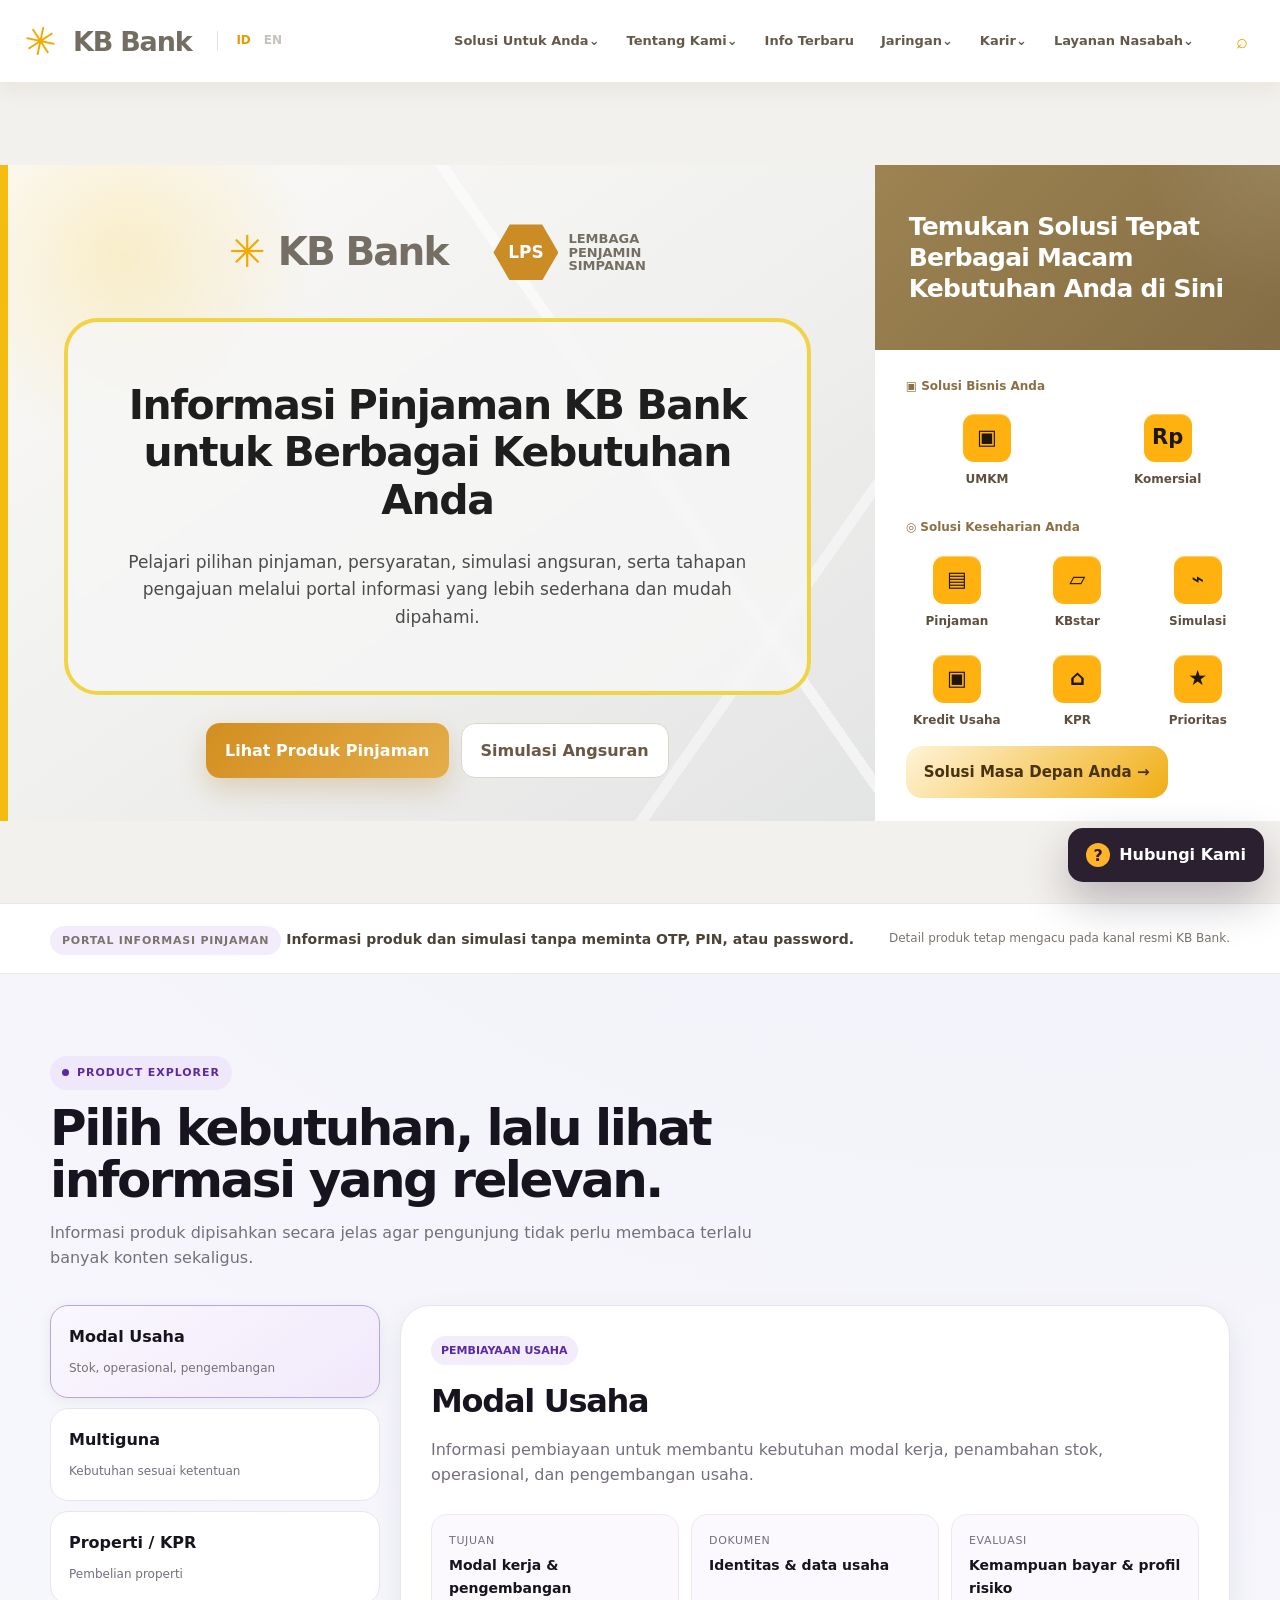
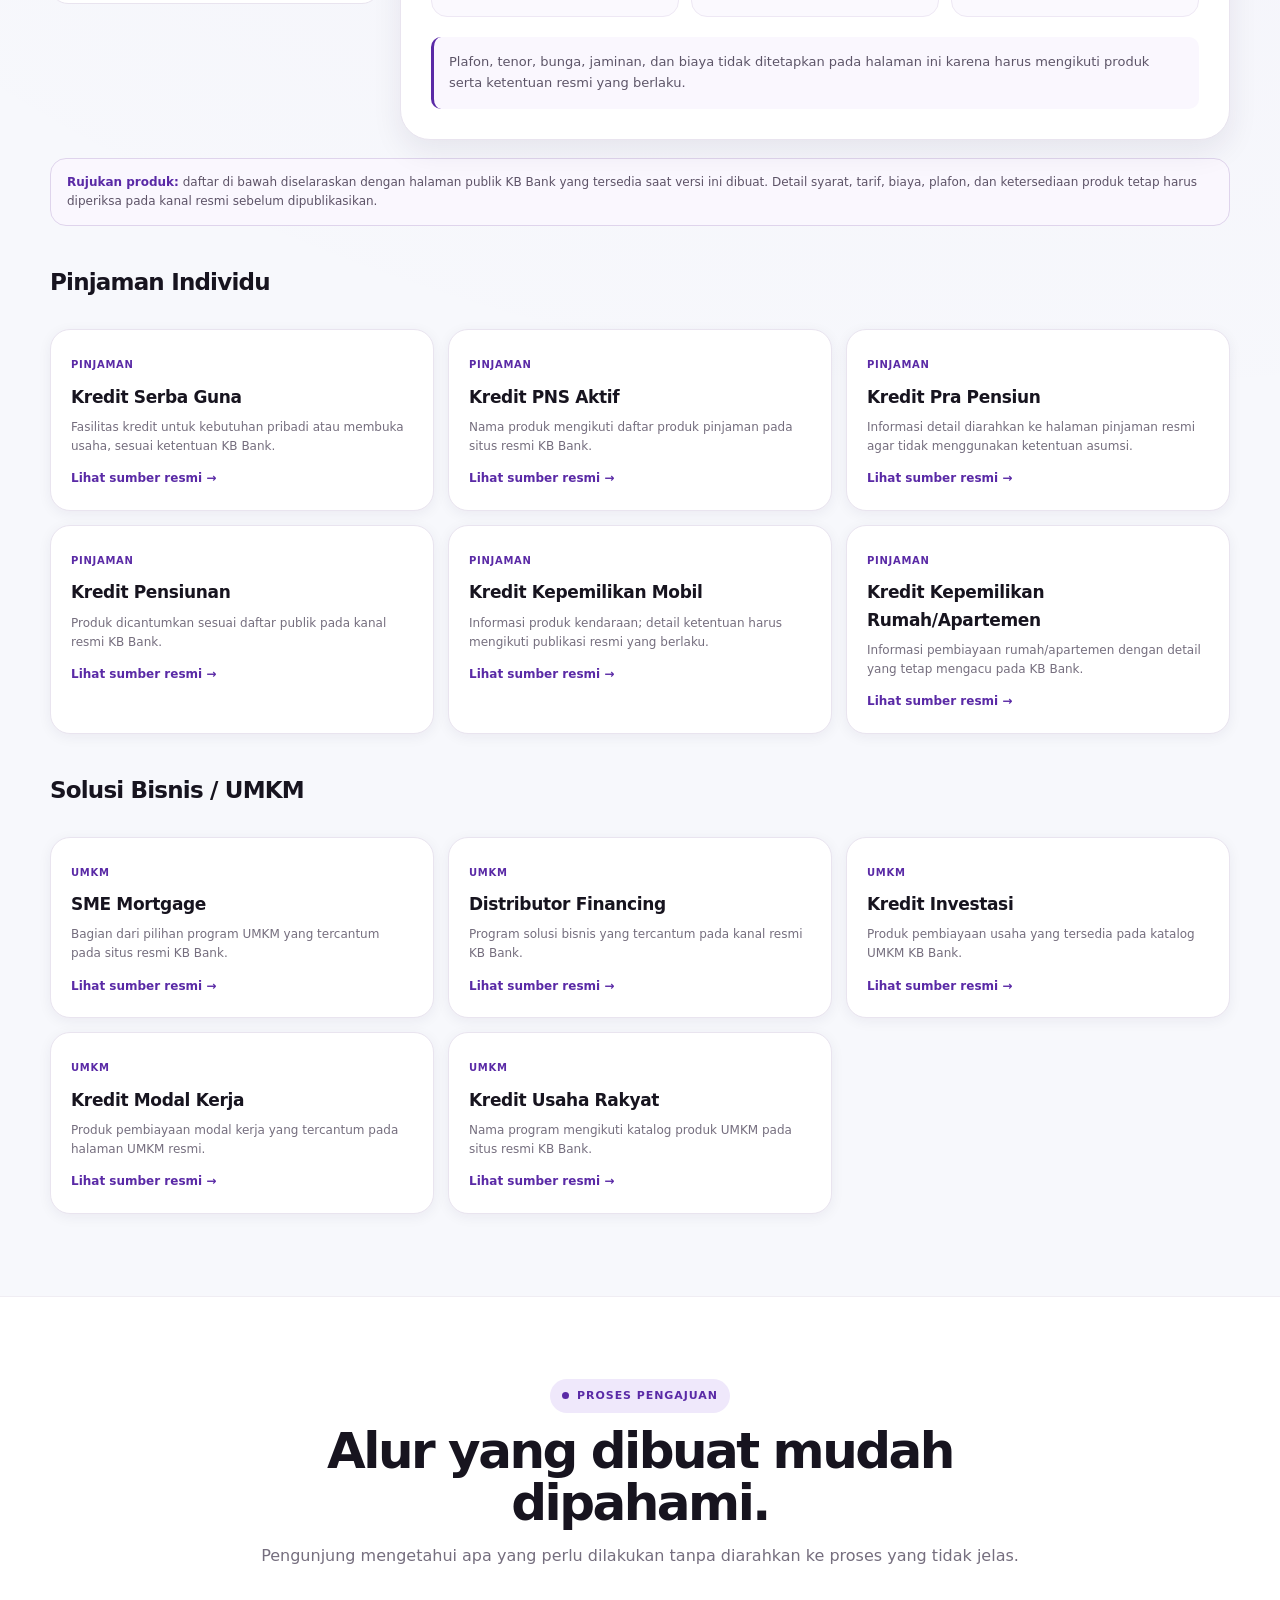
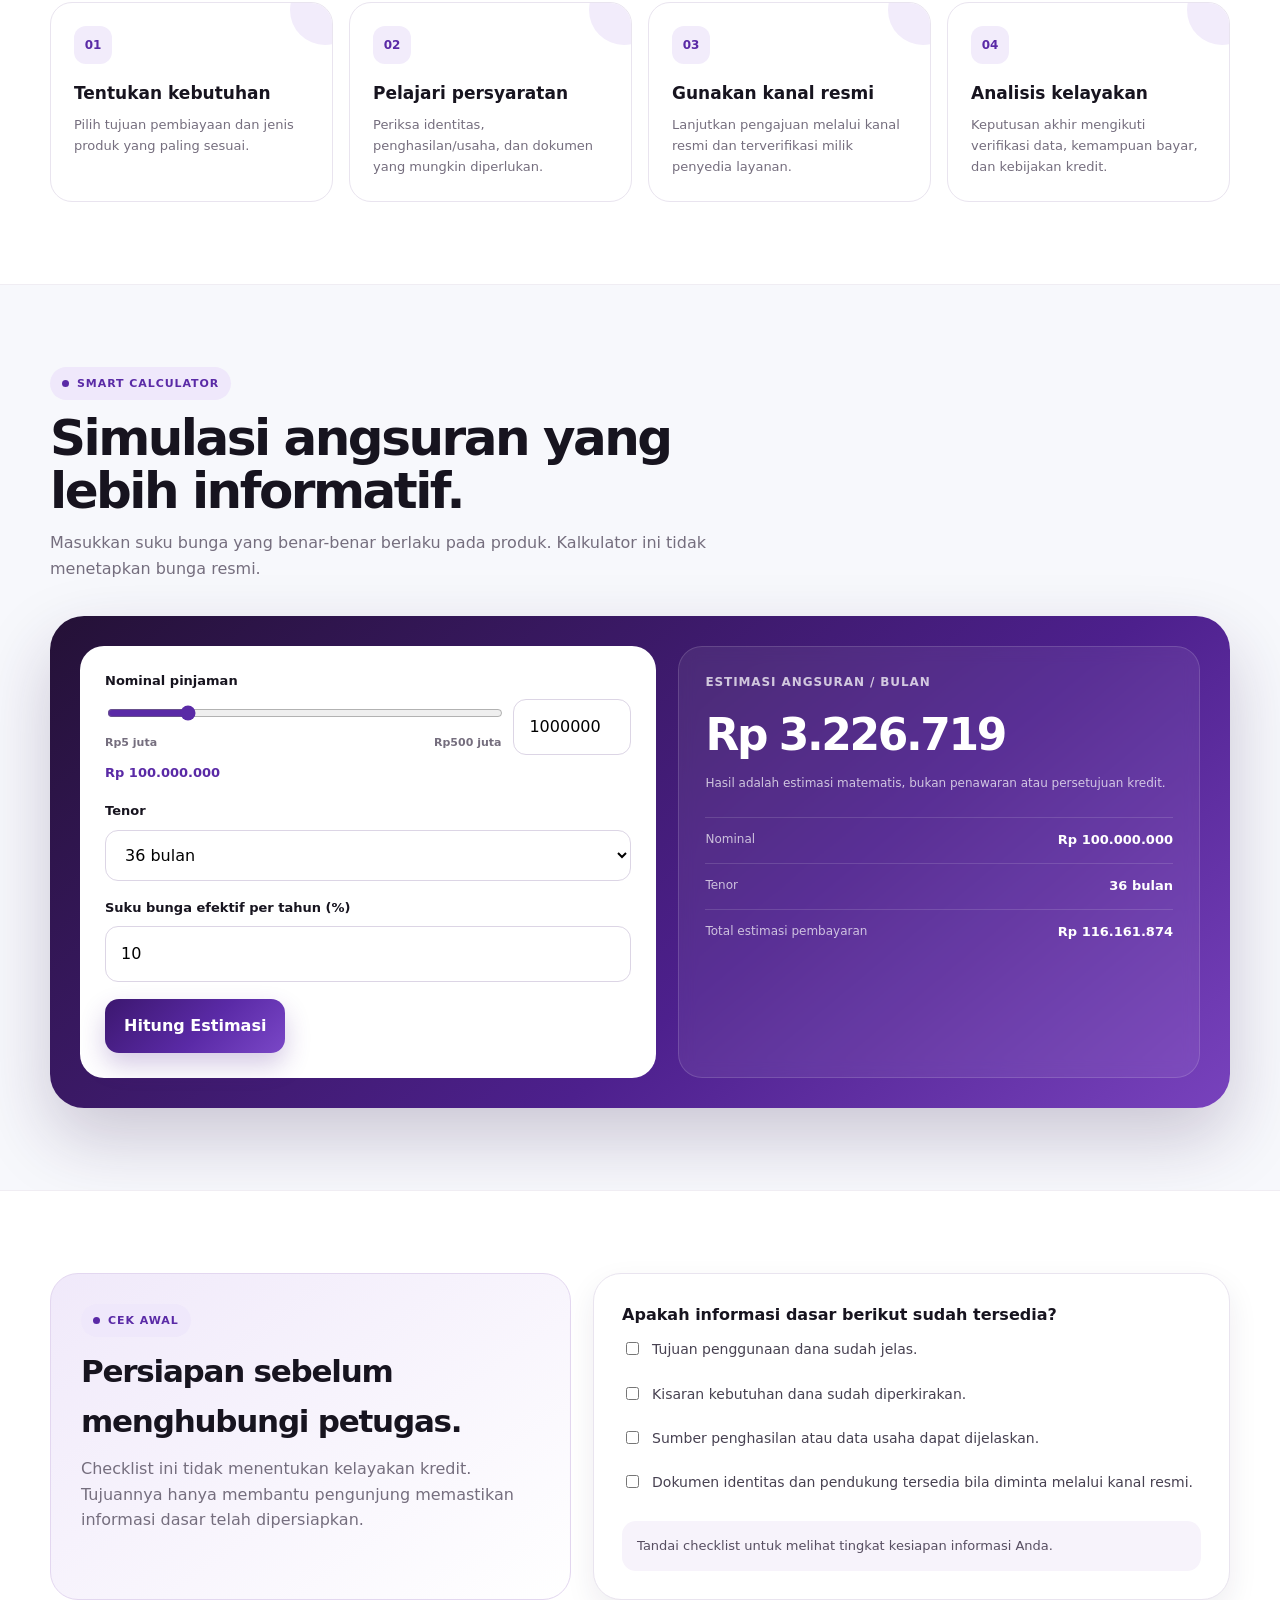
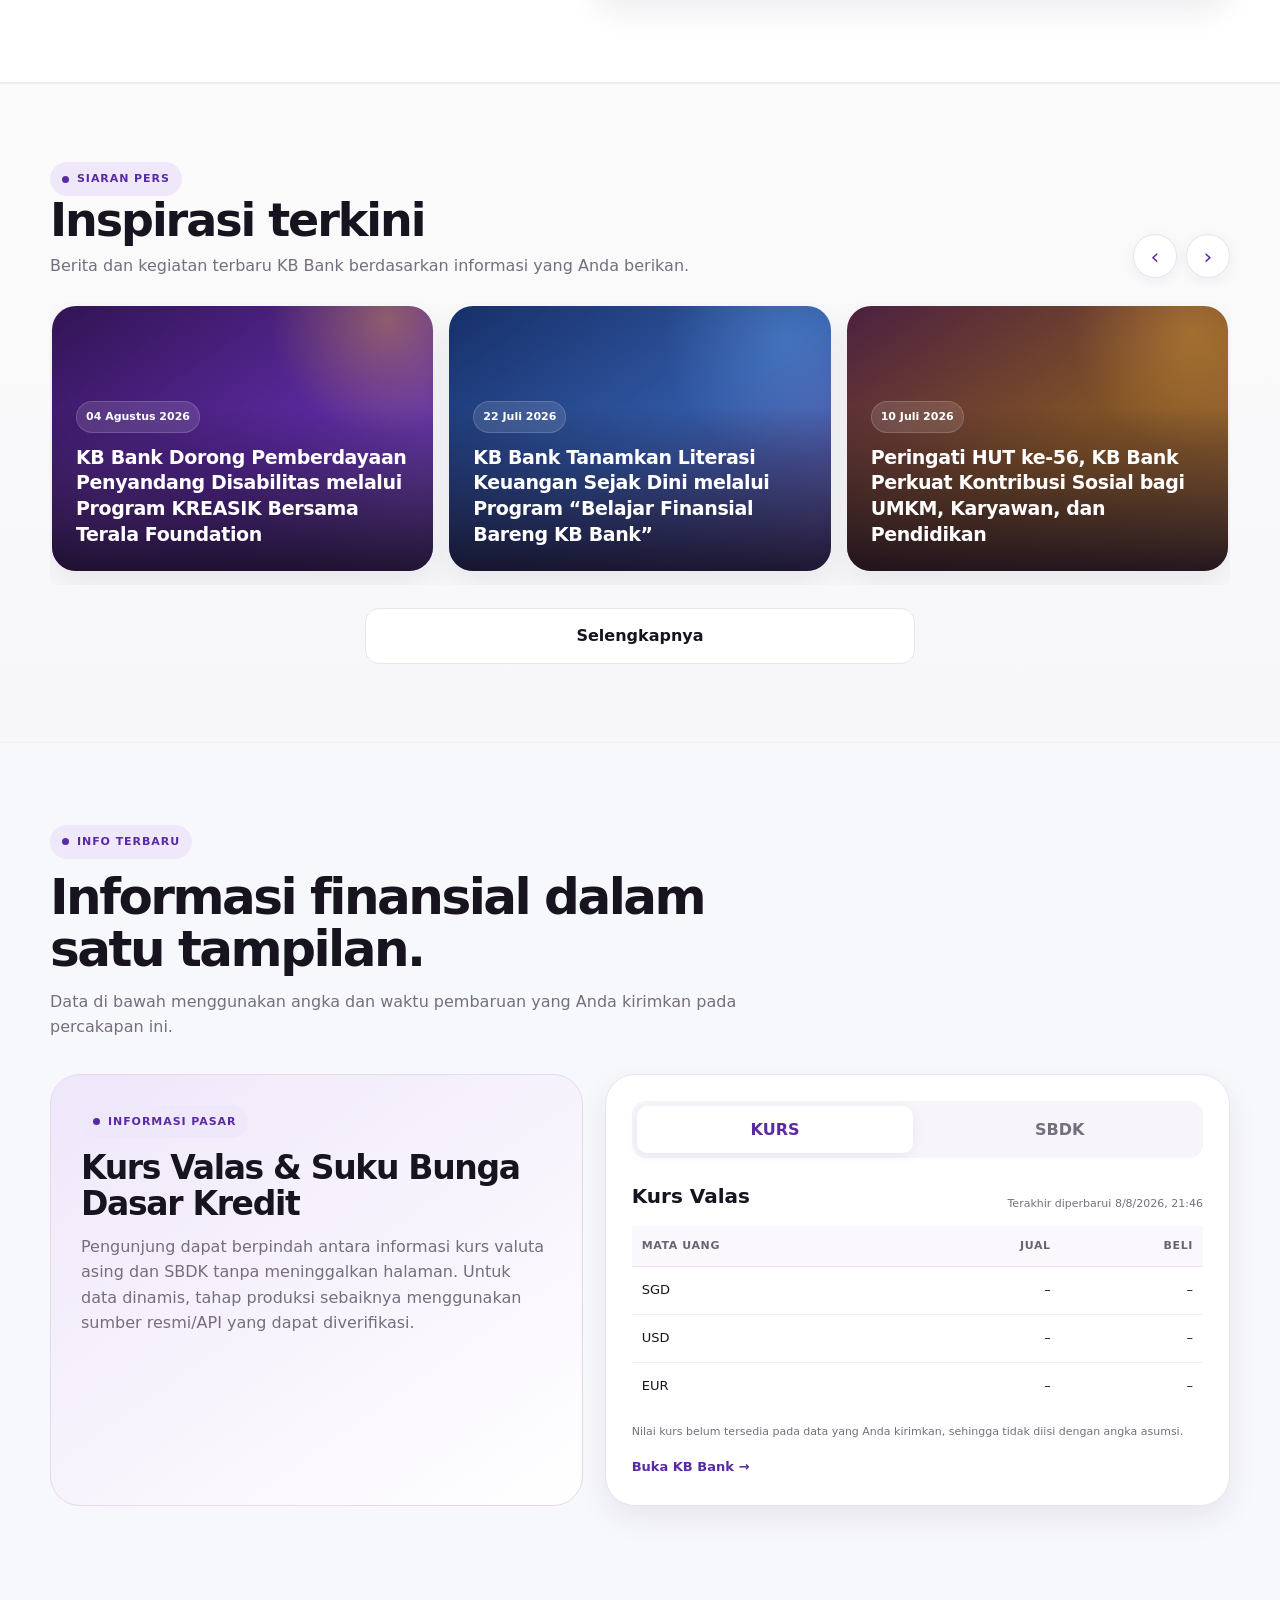
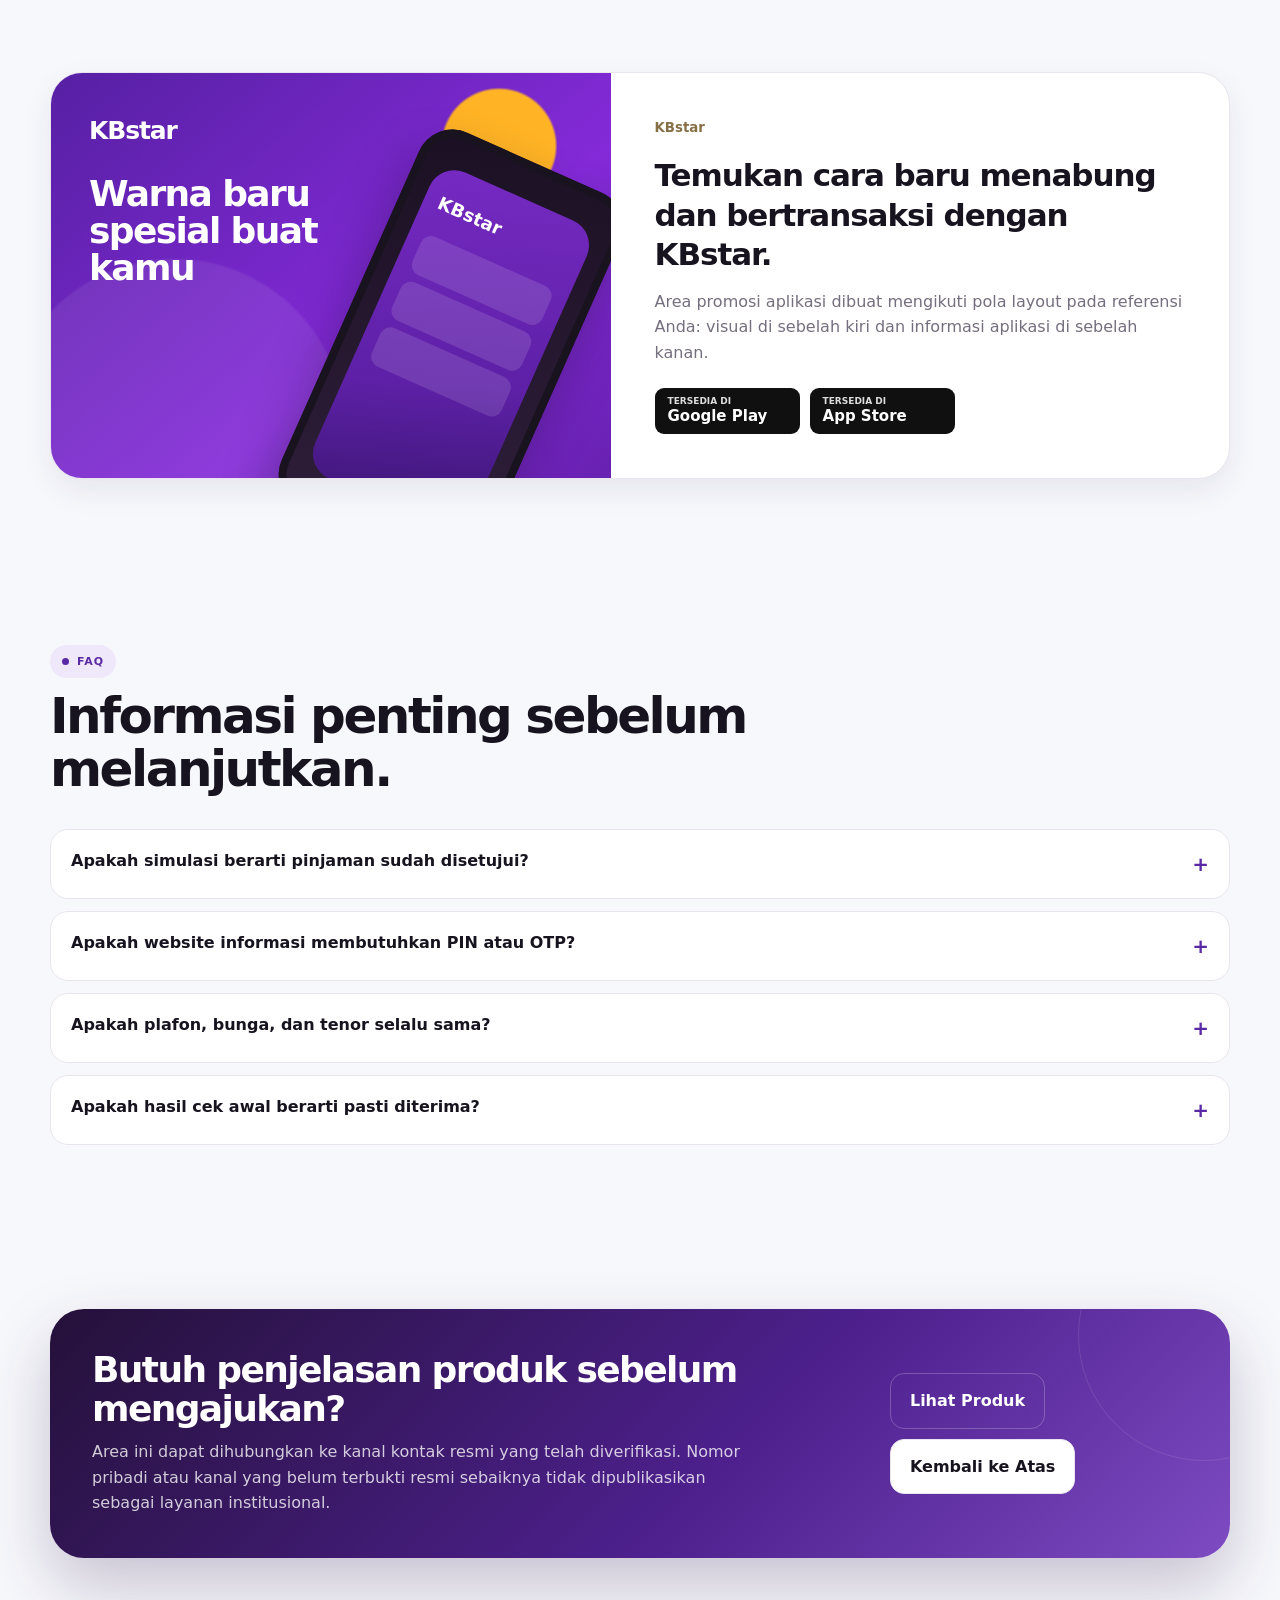
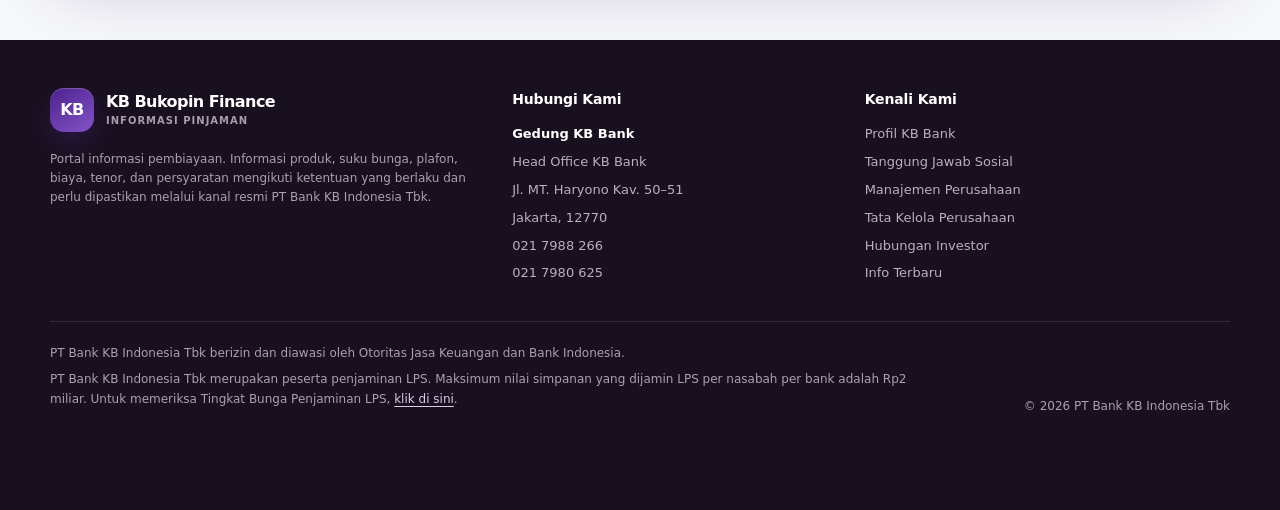
==== index.html @ 7a1ec4ff "Rename kb-bukopin-finance-premium-v7-corporate.html to index.html" ====
<!doctype html>
<html lang="id">
<head>
  <meta charset="utf-8" />
  <meta name="viewport" content="width=device-width,initial-scale=1,viewport-fit=cover" />
  <meta name="theme-color" content="#4c238f" />
  <meta name="description" content="Portal informasi pinjaman KB Bukopin Finance — informasi produk, persyaratan, simulasi, dan konsultasi." />
  <title>KB Bukopin Finance — Informasi Pinjaman</title>
  <style>
    :root{
      --bg:#f7f8fc;
      --surface:#ffffff;
      --surface-soft:#fbf9fe;
      --surface-purple:#f2ecfb;
      --text:#17141f;
      --text-2:#474151;
      --muted:#756e7e;
      --line:#e9e4ef;
      --primary:#5a2aa6;
      --primary-deep:#3c176f;
      --primary-2:#7a47c7;
      --primary-3:#a57bdc;
      --success:#14795e;
      --warning:#a15f14;
      --shadow-xs:0 3px 14px rgba(41,24,64,.06);
      --shadow-sm:0 12px 30px rgba(41,24,64,.08);
      --shadow:0 24px 60px rgba(41,24,64,.13);
      --radius:28px;
      --radius-sm:18px;
      --max:1180px;
    }

    *{box-sizing:border-box}
    html{scroll-behavior:smooth}
    body{
      margin:0;
      font-family:Inter,ui-sans-serif,system-ui,-apple-system,BlinkMacSystemFont,"Segoe UI",sans-serif;
      background:
        radial-gradient(circle at 82% 0%,rgba(120,73,192,.06),transparent 24%),
        var(--bg);
      color:var(--text);
      line-height:1.6;
      -webkit-font-smoothing:antialiased;
      text-rendering:optimizeLegibility;
    }
    body.menu-open{overflow:hidden}
    a{color:inherit;text-decoration:none}
    button,input,select{font:inherit}
    button{color:inherit}
    img{max-width:100%;display:block}
    :focus-visible{outline:3px solid rgba(90,42,166,.28);outline-offset:3px}
    .container{width:min(var(--max),calc(100% - 32px));margin:auto}
    .sr-only{position:absolute;width:1px;height:1px;padding:0;margin:-1px;overflow:hidden;clip:rect(0,0,0,0);white-space:nowrap;border:0}

    /* Top bar */
    .topbar{
      background:#251036;
      color:#eee6f6;
      font-size:12px;
    }
    .topbar-inner{
      min-height:34px;display:flex;align-items:center;justify-content:space-between;gap:16px
    }
    .topbar span{opacity:.88}
    .topbar strong{color:#fff}

    /* Nav */
    .nav{
      position:sticky;top:0;z-index:60;
      background:rgba(255,255,255,.88);
      backdrop-filter:blur(18px) saturate(140%);
      border-bottom:1px solid rgba(229,222,237,.92);
      box-shadow:0 6px 20px rgba(35,19,53,.025)
    }
    .nav-inner{min-height:76px;display:flex;align-items:center;justify-content:space-between;gap:20px}
    .brand{display:flex;align-items:center;gap:12px;min-width:0}
    .brand-mark{
      width:44px;height:44px;border-radius:14px;display:grid;place-items:center;
      background:linear-gradient(145deg,#4b218d,#8654c7);
      color:white;font-weight:900;letter-spacing:-.04em;
      box-shadow:0 12px 25px rgba(86,41,158,.25),inset 0 1px 0 rgba(255,255,255,.2)
    }
    .brand-copy{font-weight:900;letter-spacing:-.035em;line-height:1.08;white-space:nowrap}
    .brand-copy small{
      display:block;color:var(--muted);font-size:10px;text-transform:uppercase;
      letter-spacing:.1em;margin-top:5px;font-weight:800
    }
    .nav-links{display:flex;align-items:center;gap:26px;font-size:14px;font-weight:750;color:#4c4555}
    .nav-links a{position:relative;padding:10px 0}
    .nav-links a:after{
      content:"";position:absolute;left:0;right:100%;bottom:4px;height:2px;background:var(--primary);
      transition:.2s ease
    }
    .nav-links a:hover:after{right:0}
    .nav-actions{display:flex;align-items:center;gap:10px}
    .menu-btn{
      display:none;width:44px;height:44px;border:1px solid var(--line);background:#fff;border-radius:13px;cursor:pointer
    }

    /* Buttons */
    .btn{
      border:0;border-radius:14px;padding:14px 19px;font-weight:850;cursor:pointer;
      display:inline-flex;align-items:center;justify-content:center;gap:9px;transition:.2s ease;
      min-height:48px
    }
    .btn-sm{min-height:42px;padding:11px 15px;font-size:13px}
    .btn-primary{
      background:linear-gradient(135deg,var(--primary-deep),var(--primary) 55%,var(--primary-2));
      color:white;box-shadow:0 12px 26px rgba(80,35,145,.24)
    }
    .btn-primary:hover{transform:translateY(-2px);box-shadow:0 16px 34px rgba(80,35,145,.3)}
    .btn-secondary{background:#fff;border:1px solid var(--line);color:var(--text)}
    .btn-secondary:hover{border-color:#cdbce0;background:#fcfaff}
    .btn-ghost{background:transparent;border:1px solid rgba(255,255,255,.22);color:#fff}

    /* Hero */
    .hero{
      position:relative;overflow:hidden;padding:84px 0 74px;
      background:
        radial-gradient(circle at 88% 22%,rgba(125,73,199,.19),transparent 27%),
        radial-gradient(circle at 10% 12%,rgba(97,50,167,.08),transparent 26%);
    }
    .hero-grid{display:grid;grid-template-columns:1.13fr .87fr;gap:56px;align-items:center}
    .eyebrow{
      display:inline-flex;align-items:center;gap:8px;padding:8px 12px;border-radius:999px;
      background:#efe8fb;color:var(--primary);font-size:11px;font-weight:900;letter-spacing:.085em;text-transform:uppercase
    }
    .eyebrow:before{content:"";width:7px;height:7px;border-radius:50%;background:var(--primary)}
    .hero h1{
      font-size:clamp(44px,6.2vw,74px);line-height:.99;letter-spacing:-.06em;
      margin:22px 0 18px;max-width:790px
    }
    .hero h1 .accent{
      background:linear-gradient(120deg,var(--primary-deep),var(--primary-2));
      -webkit-background-clip:text;background-clip:text;color:transparent
    }
    .hero p{font-size:18px;color:var(--muted);max-width:680px;margin:0 0 28px}
    .hero-actions{display:flex;flex-wrap:wrap;gap:12px}
    .trust-row{display:flex;flex-wrap:wrap;gap:18px;margin-top:28px;color:#514a5b;font-size:13px;font-weight:750}
    .trust-item{display:flex;align-items:center;gap:8px}
    .trust-icon{
      width:22px;height:22px;border-radius:50%;display:grid;place-items:center;
      color:var(--success);background:#e9f6f1;font-size:12px;font-weight:900
    }

    .visual-card{
      position:relative;min-height:500px;border-radius:34px;padding:28px;color:#fff;
      background:
        linear-gradient(155deg,rgba(255,255,255,.06),rgba(255,255,255,0)),
        linear-gradient(150deg,#231036,#4d208d 50%,#7642bd 78%,#9b6bd0);
      box-shadow:0 35px 80px rgba(45,22,72,.28);overflow:hidden
    }
    .visual-card:before{
      content:"";position:absolute;width:320px;height:320px;border-radius:50%;
      right:-110px;top:-90px;background:rgba(255,255,255,.08)
    }
    .visual-card:after{
      content:"";position:absolute;width:230px;height:230px;border-radius:50%;
      left:-100px;bottom:-120px;border:1px solid rgba(255,255,255,.14)
    }
    .visual-head{display:flex;justify-content:space-between;gap:16px;position:relative;z-index:1}
    .visual-head small{opacity:.72;text-transform:uppercase;letter-spacing:.1em;font-weight:800}
    .secure-pill{
      border:1px solid rgba(255,255,255,.18);background:rgba(255,255,255,.09);
      padding:7px 10px;border-radius:999px;font-size:11px;font-weight:800
    }
    .visual-title{font-size:30px;letter-spacing:-.045em;line-height:1.06;margin:38px 0 28px;position:relative;z-index:1}
    .glass-stack{display:grid;gap:12px;position:relative;z-index:1}
    .glass{
      padding:16px 17px;border-radius:18px;background:rgba(255,255,255,.09);
      border:1px solid rgba(255,255,255,.14);backdrop-filter:blur(10px);
      display:flex;justify-content:space-between;gap:18px;align-items:center
    }
    .glass span{font-size:12px;opacity:.72}.glass strong{font-size:13px;text-align:right}
    .visual-bottom{
      position:absolute;left:28px;right:28px;bottom:28px;z-index:2;
      padding:18px;border-radius:20px;background:#fff;color:var(--text);
      box-shadow:0 15px 38px rgba(31,15,48,.18)
    }
    .visual-bottom b{display:block;font-size:13px}.visual-bottom span{font-size:12px;color:var(--muted)}

    /* KPI strip */
    .kpi-strip{margin-top:-24px;position:relative;z-index:3}
    .kpi-grid{
      display:grid;grid-template-columns:repeat(4,1fr);
      background:#fff;border:1px solid var(--line);border-radius:22px;padding:10px;
      box-shadow:var(--shadow-sm)
    }
    .kpi{padding:18px 20px;border-right:1px solid var(--line)}
    .kpi:last-child{border-right:0}
    .kpi small{display:block;color:var(--muted);font-size:11px;text-transform:uppercase;letter-spacing:.075em;font-weight:800}
    .kpi strong{display:block;font-size:17px;margin-top:4px}

    /* Sections */
    section{padding:82px 0}
    .section-alt{background:#fff;border-top:1px solid #f0edf3;border-bottom:1px solid #f0edf3}
    .section-head{max-width:760px;margin-bottom:34px}
    .section-head.center{text-align:center;margin-left:auto;margin-right:auto}
    .section-head h2{font-size:clamp(32px,4.3vw,50px);line-height:1.05;letter-spacing:-.05em;margin:12px 0 13px}
    .section-head p{margin:0;color:var(--muted);font-size:16px}

    /* Product explorer */
    .product-shell{display:grid;grid-template-columns:330px 1fr;gap:20px}
    .product-tabs{display:grid;gap:10px;align-content:start}
    .product-tab{
      border:1px solid var(--line);background:#fff;border-radius:18px;padding:18px;text-align:left;
      cursor:pointer;transition:.2s ease
    }
    .product-tab:hover{border-color:#cab8dd}
    .product-tab.active{
      border-color:#bca3d8;background:linear-gradient(145deg,#faf7fe,#f1e9fb);
      box-shadow:var(--shadow-xs)
    }
    .product-tab strong{display:block;margin-bottom:4px}.product-tab span{font-size:12px;color:var(--muted)}
    .product-detail{
      background:#fff;border:1px solid var(--line);border-radius:30px;padding:30px;
      box-shadow:var(--shadow-sm);min-height:360px
    }
    .product-detail-top{display:flex;justify-content:space-between;gap:24px;align-items:flex-start}
    .product-badge{font-size:11px;font-weight:900;color:var(--primary);background:var(--surface-purple);padding:8px 10px;border-radius:999px}
    .product-detail h3{font-size:32px;letter-spacing:-.04em;margin:14px 0 10px}
    .product-detail p{color:var(--muted);margin:0;max-width:700px}
    .feature-grid{display:grid;grid-template-columns:repeat(3,1fr);gap:12px;margin-top:26px}
    .feature{
      padding:17px;border-radius:16px;background:var(--surface-soft);border:1px solid #eee8f4
    }
    .feature small{display:block;color:var(--muted);font-size:11px;text-transform:uppercase;letter-spacing:.06em}
    .feature strong{display:block;margin-top:5px;font-size:14px}
    .product-note{margin-top:20px;padding:15px;border-left:3px solid var(--primary);background:#faf7fe;border-radius:10px;color:#5d5568;font-size:13px}

    /* Process */
    .process{display:grid;grid-template-columns:repeat(4,1fr);gap:16px}
    .step{
      background:#fff;border:1px solid var(--line);border-radius:22px;padding:23px;position:relative;overflow:hidden
    }
    .step:after{
      content:"";position:absolute;width:70px;height:70px;border-radius:50%;
      right:-28px;top:-28px;background:var(--surface-purple)
    }
    .step-num{
      width:38px;height:38px;border-radius:12px;background:var(--surface-purple);color:var(--primary);
      display:grid;place-items:center;font-weight:900;font-size:12px;margin-bottom:16px
    }
    .step h4{margin:0 0 8px;font-size:17px}.step p{margin:0;color:var(--muted);font-size:13px}

    /* Calculator */
    .calculator-shell{
      background:linear-gradient(140deg,#241136,#4d208d 62%,#7842bd);
      color:#fff;border-radius:34px;padding:30px;box-shadow:0 30px 70px rgba(45,22,72,.22)
    }
    .calc-grid{display:grid;grid-template-columns:1.05fr .95fr;gap:22px}
    .calc-form{
      background:#fff;color:var(--text);border-radius:24px;padding:25px
    }
    .calc-result{
      padding:26px;border:1px solid rgba(255,255,255,.14);border-radius:24px;
      background:rgba(255,255,255,.07);backdrop-filter:blur(8px)
    }
    .field{margin-bottom:17px}
    .field label{display:block;font-size:13px;font-weight:850;margin-bottom:8px}
    .field input,.field select{
      width:100%;padding:14px 15px;border:1px solid #dcd5e5;border-radius:13px;background:#fff;outline:none
    }
    .field input:focus,.field select:focus{border-color:#9f7ad0;box-shadow:0 0 0 4px rgba(91,42,168,.08)}
    .range-row{display:grid;grid-template-columns:1fr 118px;gap:12px;align-items:center}
    input[type="range"]{accent-color:var(--primary);padding:0;border:0}
    .result-label{font-size:12px;opacity:.74;text-transform:uppercase;letter-spacing:.075em;font-weight:850}
    .result-number{font-size:44px;letter-spacing:-.055em;font-weight:900;margin:8px 0 4px}
    .result-note{font-size:12px;opacity:.72}
    .result-list{margin-top:24px;display:grid;gap:12px}
    .result-line{display:flex;justify-content:space-between;gap:16px;padding-top:12px;border-top:1px solid rgba(255,255,255,.13)}
    .result-line span{font-size:12px;opacity:.7}.result-line strong{font-size:13px;text-align:right}

    /* Eligibility */
    .eligibility{display:grid;grid-template-columns:.9fr 1.1fr;gap:22px;align-items:stretch}
    .eligibility-copy{
      padding:30px;border-radius:28px;background:linear-gradient(145deg,#f0e9fa,#fff);border:1px solid #e3d7f0
    }
    .eligibility-copy h3{font-size:31px;letter-spacing:-.04em;margin:10px 0}
    .eligibility-copy p{color:var(--muted);margin:0}
    .eligibility-box{background:#fff;border:1px solid var(--line);border-radius:28px;padding:28px;box-shadow:var(--shadow-sm)}
    .check-row{display:flex;gap:10px;align-items:flex-start;padding:11px 0}
    .check-row input{margin-top:4px;accent-color:var(--primary)}
    .check-row label{font-size:14px;color:var(--text-2)}
    .eligibility-result{margin-top:16px;padding:15px;border-radius:14px;background:#f7f3fb;color:#574e61;font-size:13px}

    /* FAQ */
    .faq{display:grid;gap:12px}
    details{background:#fff;border:1px solid var(--line);border-radius:18px;padding:18px 20px}
    summary{cursor:pointer;font-weight:850;list-style:none;display:flex;justify-content:space-between;gap:18px}
    summary::-webkit-details-marker{display:none}
    summary:after{content:"+";font-size:20px;color:var(--primary)}
    details[open] summary:after{content:"–"}
    details p{color:var(--muted);font-size:14px;margin:12px 0 0;max-width:880px}

    /* CTA */
    .cta-box{
      background:linear-gradient(135deg,#241139,#4d208d 58%,#7e4bc2);
      color:#fff;border-radius:34px;padding:42px;display:flex;align-items:center;justify-content:space-between;gap:26px;
      box-shadow:0 28px 66px rgba(45,22,72,.24);overflow:hidden;position:relative
    }
    .cta-box:after{
      content:"";position:absolute;width:250px;height:250px;border:1px solid rgba(255,255,255,.1);
      border-radius:50%;right:-100px;top:-100px
    }
    .cta-box h2{font-size:36px;line-height:1.08;letter-spacing:-.045em;margin:0 0 10px;position:relative;z-index:1}
    .cta-box p{opacity:.78;margin:0;max-width:680px;position:relative;z-index:1}
    .cta-actions{display:flex;gap:10px;position:relative;z-index:1;flex-wrap:wrap}

    /* Footer */
    footer{background:#19101f;color:#cfc4d7;padding:48px 0 94px}
    .footer-grid{display:grid;grid-template-columns:1.15fr .85fr 1fr;gap:42px}
    .footer-brand .brand-copy{color:#fff}
    .footer-brand .brand-copy small{color:#a99caf}
    .legal{font-size:12px;color:#aaa0af;max-width:760px}
    .footer-column h4{margin:0 0 14px;color:#fff;font-size:14px;letter-spacing:-.01em}
    .footer-column p{margin:0 0 7px;color:#b9afbf;font-size:13px}
    .footer-column a{display:block;color:#b9afbf;margin:7px 0;font-size:13px;transition:.2s ease}
    .footer-column a:hover{color:#fff;transform:translateX(2px)}
    .footer-contact-strong{color:#fff!important;font-weight:850}
    .footer-divider{height:1px;background:rgba(255,255,255,.1);margin:30px 0 22px}
    .regulatory{
      display:grid;grid-template-columns:1fr auto;gap:28px;align-items:end;
      font-size:12px;color:#aaa0af
    }
    .regulatory p{margin:0 0 7px}
    .regulatory a{color:#d9c9ea;text-decoration:underline;text-underline-offset:3px}
    .footer-note{max-width:860px}

    /* Mobile bottom bar */
    .mobile-bar{
      display:none;position:fixed;left:10px;right:10px;bottom:max(10px,env(safe-area-inset-bottom));
      z-index:70;background:rgba(27,16,35,.92);backdrop-filter:blur(14px);padding:8px;
      border-radius:18px;box-shadow:0 18px 45px rgba(25,12,39,.26)
    }
    .mobile-bar a{flex:1;text-align:center;color:#fff;font-size:11px;font-weight:800;padding:10px;border-radius:11px}
    .mobile-bar a.primary{background:linear-gradient(135deg,#7040b7,#8c58c9)}

    /* Reveal */
    .reveal{opacity:0;transform:translateY(14px);transition:.55s ease}
    .reveal.visible{opacity:1;transform:none}
    @media(prefers-reduced-motion:reduce){
      *{scroll-behavior:auto!important;animation:none!important;transition:none!important}
      .reveal{opacity:1;transform:none}
    }

    /* Mobile menu */
    .mobile-panel{
      position:fixed;inset:0;z-index:80;background:rgba(20,11,28,.42);display:none
    }
    .mobile-panel.open{display:block}
    .mobile-sheet{
      position:absolute;right:0;top:0;bottom:0;width:min(340px,86vw);background:#fff;padding:22px;
      box-shadow:-20px 0 50px rgba(20,11,28,.16)
    }
    .mobile-sheet-head{display:flex;justify-content:space-between;align-items:center;margin-bottom:24px}
    .mobile-sheet nav{display:grid}
    .mobile-sheet nav a{padding:14px 0;border-bottom:1px solid var(--line);font-weight:800}
    .close-btn{width:42px;height:42px;border-radius:13px;border:1px solid var(--line);background:#fff;cursor:pointer}

    @media(max-width:960px){
      .nav-links{display:none}.menu-btn{display:inline-grid;place-items:center}
      .hero-grid,.calc-grid,.eligibility{grid-template-columns:1fr}
      .hero{padding-top:62px}.visual-card{min-height:460px}
      .product-shell{grid-template-columns:1fr}.product-tabs{grid-template-columns:repeat(3,1fr)}
      .process{grid-template-columns:1fr 1fr}
      .kpi-grid{grid-template-columns:1fr 1fr}.kpi:nth-child(2){border-right:0}.kpi:nth-child(-n+2){border-bottom:1px solid var(--line)}
      .feature-grid{grid-template-columns:1fr 1fr}
    }
    @media(max-width:900px){
      .footer-grid{grid-template-columns:1fr 1fr}
      .footer-brand{grid-column:1/-1}
      .regulatory{grid-template-columns:1fr}
    }
    @media(max-width:640px){
      .container{width:min(var(--max),calc(100% - 22px))}
      .topbar{display:none}
      .nav-inner{min-height:68px}.brand-mark{width:40px;height:40px}.brand-copy{font-size:14px}
      .nav-actions .btn{display:none}
      .hero{padding:46px 0 48px}.hero h1{font-size:43px}.hero p{font-size:16px}
      .hero-actions .btn{width:100%}
      .visual-card{min-height:430px;padding:22px}.visual-bottom{left:22px;right:22px;bottom:22px}
      .kpi-strip{margin-top:-14px}.kpi-grid{grid-template-columns:1fr}.kpi{border-right:0!important;border-bottom:1px solid var(--line)!important}.kpi:last-child{border-bottom:0!important}
      section{padding:58px 0}
      .product-tabs{grid-template-columns:1fr}.product-detail{padding:22px}.product-detail h3{font-size:28px}
      .feature-grid,.process{grid-template-columns:1fr}
      .calculator-shell{padding:16px;border-radius:26px}.calc-form,.calc-result{padding:20px}
      .range-row{grid-template-columns:1fr}.result-number{font-size:36px}
      .cta-box{padding:28px;display:block}.cta-actions{margin-top:22px}.cta-actions .btn{width:100%}
      .footer-grid{grid-template-columns:1fr}.footer-brand{grid-column:auto}
      .mobile-bar{display:flex}
      footer{padding-bottom:116px}
    }
  
    /* ===== Latest information / press release ===== */
    .latest-section{
      padding:78px 0;
      background:linear-gradient(180deg,#fbfbfc 0%,#f7f7f9 100%);
      border-top:1px solid #f0edf3;
      border-bottom:1px solid #f0edf3;
    }
    .latest-head{
      display:flex;align-items:flex-end;justify-content:space-between;gap:20px;margin-bottom:24px
    }
    .latest-head h2{
      margin:0;font-size:clamp(31px,4vw,46px);line-height:1.06;letter-spacing:-.045em
    }
    .latest-head p{margin:8px 0 0;color:var(--muted);max-width:720px}
    .carousel-controls{display:flex;gap:9px}
    .carousel-btn{
      width:44px;height:44px;border-radius:50%;border:1px solid var(--line);background:#fff;
      display:grid;place-items:center;cursor:pointer;color:var(--primary);font-size:22px;
      box-shadow:var(--shadow-xs);transition:.2s ease
    }
    .carousel-btn:hover{transform:translateY(-2px);box-shadow:var(--shadow-sm)}
    .press-track{
      display:grid;grid-auto-flow:column;grid-auto-columns:minmax(320px,1fr);gap:16px;
      overflow-x:auto;scroll-snap-type:x mandatory;padding:4px 2px 14px;
      scrollbar-width:none
    }
    .press-track::-webkit-scrollbar{display:none}
    .press-card{
      scroll-snap-align:start;min-height:265px;border-radius:24px;overflow:hidden;position:relative;
      color:#fff;padding:24px;display:flex;align-items:flex-end;
      background:
        radial-gradient(circle at 88% 5%,rgba(255,194,43,.35),transparent 28%),
        radial-gradient(circle at 12% 100%,rgba(156,92,211,.35),transparent 34%),
        linear-gradient(145deg,#321454,#5a299e 56%,#7950b7);
      box-shadow:var(--shadow-sm)
    }
    .press-card:nth-child(2){
      background:
        radial-gradient(circle at 88% 12%,rgba(118,185,255,.28),transparent 30%),
        linear-gradient(145deg,#162f69,#3158a4 52%,#6e64b4)
    }
    .press-card:nth-child(3){
      background:
        radial-gradient(circle at 90% 10%,rgba(255,184,72,.30),transparent 28%),
        linear-gradient(145deg,#4c2040,#815326 55%,#9a6a35)
    }
    .press-card:after{
      content:"";position:absolute;inset:38% 0 0;
      background:linear-gradient(180deg,transparent,rgba(18,10,28,.86))
    }
    .press-content{position:relative;z-index:1}
    .press-date{
      display:inline-flex;padding:6px 9px;border-radius:999px;background:rgba(255,255,255,.12);
      border:1px solid rgba(255,255,255,.16);font-size:11px;font-weight:800;margin-bottom:12px
    }
    .press-card h3{margin:0;font-size:19px;line-height:1.35;letter-spacing:-.02em}
    .press-more{
      margin-top:23px;display:flex;justify-content:center
    }
    .press-more .btn{min-width:min(550px,100%)}

    /* ===== Information centre ===== */
    .market-grid{
      display:grid;grid-template-columns:.92fr 1.08fr;gap:22px;align-items:stretch
    }
    .market-intro{
      padding:30px;border-radius:30px;
      background:linear-gradient(145deg,#efe7fa,#fff);
      border:1px solid #e4d9ef
    }
    .market-intro h3{font-size:33px;letter-spacing:-.04em;line-height:1.08;margin:12px 0}
    .market-intro p{margin:0;color:var(--muted)}
    .market-panel{
      background:#fff;border:1px solid var(--line);border-radius:30px;padding:26px;box-shadow:var(--shadow-sm)
    }
    .market-tabs{display:flex;gap:8px;margin-bottom:22px;padding:5px;background:#f7f4fa;border-radius:14px}
    .market-tab{
      flex:1;border:0;background:transparent;border-radius:10px;padding:11px 12px;
      cursor:pointer;font-weight:850;color:var(--muted)
    }
    .market-tab.active{background:#fff;color:var(--primary);box-shadow:var(--shadow-xs)}
    .market-view{display:none}
    .market-view.active{display:block}
    .market-title-row{display:flex;justify-content:space-between;gap:18px;align-items:end;margin-bottom:14px}
    .market-title-row h4{margin:0;font-size:20px}
    .market-title-row span{font-size:11px;color:var(--muted)}
    .data-table{width:100%;border-collapse:collapse;font-size:13px}
    .data-table th{
      padding:11px 10px;text-align:left;background:#faf8fc;color:#6b6374;
      border-bottom:1px solid var(--line);font-size:11px;text-transform:uppercase;letter-spacing:.055em
    }
    .data-table td{padding:13px 10px;border-bottom:1px solid #f0edf3}
    .data-table tr:last-child td{border-bottom:0}
    .data-table td:not(:first-child),.data-table th:not(:first-child){text-align:right}
    .market-note{margin-top:14px;color:var(--muted);font-size:11px}
    .market-link{display:inline-flex;margin-top:16px;color:var(--primary);font-weight:850;font-size:13px}

    /* ===== KBstar feature ===== */
    .kbstar-section{padding:84px 0}
    .kbstar-shell{
      display:grid;grid-template-columns:.95fr 1.05fr;overflow:hidden;
      border:1px solid var(--line);border-radius:32px;background:#fff;
      box-shadow:var(--shadow-sm)
    }
    .kbstar-visual{
      min-height:355px;padding:38px;color:#fff;position:relative;overflow:hidden;
      background:
        radial-gradient(circle at 80% 18%,#ffb325 0 10%,transparent 10.5%),
        radial-gradient(circle at 22% 88%,rgba(255,255,255,.08) 0 30%,transparent 30.5%),
        linear-gradient(140deg,#5620a3,#842ad8 62%,#6821b1)
    }
    .kbstar-visual:after{
      content:"";position:absolute;width:220px;height:410px;border-radius:36px;
      right:50px;top:72px;transform:rotate(24deg);
      background:linear-gradient(160deg,#1b1023,#31203c);
      box-shadow:0 26px 50px rgba(24,8,39,.32),inset 0 0 0 8px #19131f
    }
    .phone-screen{
      position:absolute;z-index:2;width:172px;height:335px;border-radius:27px;
      right:74px;top:109px;transform:rotate(24deg);
      background:linear-gradient(160deg,#762ac2,#5d20a6 60%,#38156e);
      padding:24px 15px;color:#fff;font-size:12px
    }
    .phone-screen b{display:block;margin-bottom:18px;font-size:18px}
    .phone-row{height:42px;border-radius:11px;background:rgba(255,255,255,.12);margin:8px 0}
    .kbstar-logo{font-size:25px;font-weight:900;letter-spacing:-.045em;position:relative;z-index:3}
    .kbstar-visual h3{
      margin:24px 0 0;font-size:36px;line-height:1.04;letter-spacing:-.045em;max-width:260px;
      position:relative;z-index:3
    }
    .kbstar-copy{padding:44px;display:flex;flex-direction:column;justify-content:center}
    .kbstar-copy small{font-weight:850;color:#876f45}
    .kbstar-copy h3{
      margin:18px 0 14px;font-size:31px;line-height:1.28;letter-spacing:-.035em
    }
    .kbstar-copy p{color:var(--muted);margin:0 0 22px}
    .store-row{display:flex;gap:10px;flex-wrap:wrap}
    .store-badge{
      background:#101010;color:#fff;border-radius:9px;padding:9px 13px;display:inline-flex;
      flex-direction:column;line-height:1.05;min-width:145px
    }
    .store-badge small{color:#ddd;font-size:9px;font-weight:600}
    .store-badge strong{font-size:15px;margin-top:3px}

    /* ===== Floating contact ===== */
    .floating-contact{
      position:fixed;right:16px;bottom:18px;z-index:68;border:0;border-radius:15px;
      padding:14px 18px;background:#2a2030;color:#fff;font-weight:850;cursor:pointer;
      box-shadow:0 18px 45px rgba(28,14,38,.28);display:flex;gap:9px;align-items:center
    }
    .floating-contact:before{
      content:"?";width:24px;height:24px;border-radius:50%;display:grid;place-items:center;
      background:#ffb328;color:#2b1a35;font-weight:900
    }

    @media(max-width:960px){
      .market-grid,.kbstar-shell{grid-template-columns:1fr}
      .kbstar-visual{min-height:330px}
      .press-track{grid-auto-columns:minmax(300px,72vw)}
    }
    @media(max-width:640px){
      .latest-section{padding:58px 0}
      .latest-head{align-items:flex-start}
      .carousel-controls{display:none}
      .press-track{grid-auto-columns:86vw}
      .market-panel,.market-intro{padding:21px}
      .market-title-row{display:block}.market-title-row span{display:block;margin-top:5px}
      .kbstar-section{padding:58px 0}
      .kbstar-visual{padding:26px;min-height:300px}
      .kbstar-visual h3{font-size:30px;max-width:180px}
      .kbstar-visual:after{right:14px;top:68px;width:165px;height:315px}
      .phone-screen{right:31px;top:94px;width:128px;height:258px}
      .kbstar-copy{padding:26px}
      .kbstar-copy h3{font-size:25px}
      .floating-contact{display:none}
    }

  
    .source-banner{
      margin-top:18px;padding:14px 16px;border:1px solid #dfd4ec;border-radius:16px;
      background:#faf7fe;color:#5d5367;font-size:12px;display:flex;gap:10px;align-items:flex-start
    }
    .source-banner strong{color:var(--primary)}
    .official-products{
      margin-top:28px;display:grid;grid-template-columns:repeat(3,1fr);gap:14px
    }
    .official-product{
      background:#fff;border:1px solid var(--line);border-radius:20px;padding:20px;
      box-shadow:var(--shadow-xs);transition:.2s ease
    }
    .official-product:hover{transform:translateY(-2px);box-shadow:var(--shadow-sm)}
    .official-product small{
      color:var(--primary);font-size:10px;font-weight:900;text-transform:uppercase;letter-spacing:.07em
    }
    .official-product h4{margin:8px 0 7px;font-size:17px;letter-spacing:-.02em}
    .official-product p{margin:0;color:var(--muted);font-size:12px}
    .official-product a{display:inline-flex;margin-top:13px;color:var(--primary);font-weight:850;font-size:12px}
    .subsection-title{
      margin:38px 0 14px;font-size:23px;letter-spacing:-.035em
    }
    @media(max-width:960px){.official-products{grid-template-columns:1fr 1fr}}
    @media(max-width:640px){.official-products{grid-template-columns:1fr}}

  
    .range-limits{
      display:flex;justify-content:space-between;gap:12px;
      margin-top:6px;color:var(--muted);font-size:11px;font-weight:750
    }
    .amount-display{
      margin-top:8px;color:var(--primary);font-size:13px;font-weight:850
    }

  
    /* ===== V7 Corporate KB-inspired header & hero ===== */
    .corp-header{
      position:sticky;top:0;z-index:90;background:#fff;
      border-bottom:1px solid #ece8e2;
      box-shadow:0 6px 22px rgba(47,38,25,.06)
    }
    .corp-nav{
      width:min(1520px,calc(100% - 36px));margin:auto;
      min-height:82px;display:flex;align-items:center;justify-content:space-between;gap:28px
    }
    .corp-brand{
      display:flex;align-items:center;gap:12px;min-width:max-content
    }
    .corp-symbol{
      width:43px;height:43px;position:relative;display:grid;place-items:center;
      color:#f2a900;font-size:27px;font-weight:900;letter-spacing:-.08em
    }
    .corp-symbol::before{
      content:"✳";font-size:39px;line-height:1;color:#f2a900;
      transform:rotate(12deg)
    }
    .corp-brand-name{
      font-size:27px;line-height:1;color:#746d62;letter-spacing:-.045em;font-weight:800
    }
    .corp-lang{
      display:flex;align-items:center;gap:13px;margin-left:14px;padding-left:18px;
      border-left:1px solid #e6e0d9;font-size:12px;font-weight:800
    }
    .corp-lang .active{color:#e99a00}
    .corp-lang .muted{color:#c6c2bd}
    .corp-links{
      margin-left:auto;display:flex;align-items:center;gap:27px;
      color:#66594a;font-size:13px;font-weight:650
    }
    .corp-links a{white-space:nowrap}
    .corp-links a:hover{color:#b07c18}
    .corp-search{
      width:40px;height:40px;border:0;background:transparent;display:grid;place-items:center;
      color:#eaa100;font-size:20px;cursor:pointer
    }
    .corp-menu-btn{
      display:none;width:44px;height:44px;border:1px solid #ece5dc;background:#fff;
      border-radius:12px;cursor:pointer;font-size:20px
    }

    .official-hero{
      background:#f3f1ed;
      min-height:650px;display:grid;grid-template-columns:minmax(0,2.05fr) minmax(350px,.95fr);
      overflow:hidden;border-bottom:1px solid #ece8e1
    }
    .hero-feature{
      position:relative;min-height:650px;padding:44px 64px 34px;
      display:flex;flex-direction:column;justify-content:center;
      background:
        linear-gradient(90deg,rgba(244,183,0,.93) 0 8px,transparent 8px),
        radial-gradient(circle at 14% 14%,rgba(255,198,23,.20),transparent 20%),
        linear-gradient(145deg,#fbfaf8,#efefed 56%,#e3e4e4);
      overflow:hidden
    }
    .hero-feature:after{
      content:"";position:absolute;inset:0;pointer-events:none;
      background:
        linear-gradient(55deg,transparent 0 67%,rgba(255,255,255,.55) 67% 68%,transparent 68%),
        linear-gradient(125deg,transparent 0 82%,rgba(255,255,255,.45) 82% 83%,transparent 83%)
    }
    .feature-logos{
      display:flex;align-items:center;gap:46px;margin:0 auto 30px;
      position:relative;z-index:2
    }
    .feature-bank{
      display:flex;align-items:center;gap:14px;
      color:#756e64;font-size:39px;font-weight:850;letter-spacing:-.05em
    }
    .feature-bank .mini-symbol{color:#f2a900;font-size:44px}
    .lps-badge{
      display:flex;align-items:center;gap:10px;color:#766e62;font-weight:900
    }
    .lps-hex{
      width:65px;height:56px;display:grid;place-items:center;
      background:#cb8c25;color:#fff;font-weight:900;font-size:17px;
      clip-path:polygon(25% 0,75% 0,100% 50%,75% 100%,25% 100%,0 50%)
    }
    .lps-copy{line-height:1.05;font-size:13px;text-transform:uppercase}
    .feature-card{
      position:relative;z-index:2;max-width:850px;margin:0 auto;
      width:100%;padding:60px 50px;border:4px solid #f0d446;border-radius:34px;
      background:rgba(247,247,247,.78);backdrop-filter:blur(5px);
      text-align:center
    }
    .feature-card h1{
      margin:0;font-size:clamp(32px,3.2vw,48px);line-height:1.16;
      letter-spacing:-.035em;color:#1e1e1e
    }
    .feature-card p{
      margin:25px auto 0;max-width:720px;color:#4b4b4b;font-size:17px
    }
    .feature-cta{
      position:relative;z-index:2;margin:28px auto 0;display:flex;gap:12px;flex-wrap:wrap;justify-content:center
    }
    .feature-gold{
      background:linear-gradient(135deg,#d28e20,#e5ad49);color:#fff;
      box-shadow:0 12px 28px rgba(167,112,25,.24)
    }
    .feature-light{background:#fff;border:1px solid #ddd5c9;color:#6a5842}

    .solution-panel{
      min-height:650px;background:#fff;position:relative;overflow:hidden
    }
    .solution-cover{
      min-height:185px;padding:35px 34px;display:flex;align-items:center;
      background:
        radial-gradient(circle at 100% 0,rgba(255,255,255,.10),transparent 30%),
        linear-gradient(135deg,#9d8351,#846d45);
      color:#fff
    }
    .solution-cover h2{
      margin:0;max-width:330px;font-size:25px;line-height:1.25;letter-spacing:-.03em;font-weight:650
    }
    .solution-content{padding:27px 31px 36px}
    .solution-group{margin-bottom:29px}
    .solution-label{
      display:flex;align-items:center;gap:8px;color:#8a7044;
      font-size:12px;font-weight:750;margin-bottom:18px
    }
    .solution-grid{
      display:grid;grid-template-columns:repeat(3,1fr);gap:24px 18px
    }
    .solution-grid.two{grid-template-columns:repeat(2,1fr)}
    .solution-item{
      text-align:center;color:#5f4f3d;font-size:12px;font-weight:650
    }
    .solution-icon{
      width:48px;height:48px;border-radius:11px;background:#ffb20f;
      display:grid;place-items:center;margin:0 auto 8px;color:#20170b;font-size:21px;
      box-shadow:inset 0 1px 0 rgba(255,255,255,.35)
    }
    .solution-more{
      margin-top:5px;padding:17px 18px;border-radius:16px;
      background:linear-gradient(135deg,#fff4d8,#f0ae16);
      font-size:15px;font-weight:850;color:#493211;text-align:center
    }

    .portal-band{
      padding:22px 0;background:#fff;border-bottom:1px solid #eeeae5
    }
    .portal-band-inner{
      width:min(1180px,calc(100% - 32px));margin:auto;display:flex;
      justify-content:space-between;align-items:center;gap:24px
    }
    .portal-band strong{font-size:14px;color:#4b4238}
    .portal-band span{font-size:12px;color:#7b746d}
    .portal-pill{
      padding:8px 12px;border-radius:999px;background:#f2ecfb;color:#5a2aa6;
      font-size:11px!important;font-weight:900;text-transform:uppercase;letter-spacing:.07em
    }

    @media(max-width:1100px){
      .corp-links{gap:16px;font-size:12px}
      .official-hero{grid-template-columns:1.6fr .9fr}
      .hero-feature{padding-left:34px;padding-right:34px}
    }
    @media(max-width:900px){
      .corp-nav{min-height:72px}
      .corp-brand-name{font-size:23px}
      .corp-links,.corp-search{display:none}
      .corp-menu-btn{display:grid;place-items:center}
      .official-hero{grid-template-columns:1fr}
      .hero-feature,.solution-panel{min-height:auto}
      .hero-feature{padding:48px 24px 42px}
      .solution-cover{min-height:150px}
      .solution-grid{grid-template-columns:repeat(3,1fr)}
      .portal-band-inner{align-items:flex-start}
    }
    @media(max-width:640px){
      .corp-nav{width:min(100% - 20px,1520px)}
      .corp-brand-name{font-size:20px}
      .corp-lang{display:none}
      .feature-logos{gap:18px;margin-bottom:24px}
      .feature-bank{font-size:27px}.feature-bank .mini-symbol{font-size:31px}
      .lps-hex{width:48px;height:42px;font-size:13px}.lps-copy{font-size:9px}
      .feature-card{padding:34px 22px;border-width:3px;border-radius:26px}
      .feature-card h1{font-size:31px}.feature-card p{font-size:14px}
      .feature-cta .btn{width:100%}
      .solution-content{padding:24px 20px 28px}
      .solution-grid{grid-template-columns:repeat(2,1fr)}
      .solution-grid.two{grid-template-columns:repeat(2,1fr)}
      .portal-band-inner{display:block}
      .portal-band .portal-pill{display:inline-flex;margin-bottom:8px}
    }

  </style>
</head>
<body>
  <header class="corp-header">
    <div class="corp-nav">
      <a class="corp-brand" href="#home" aria-label="KB Bank - Portal Informasi Pinjaman">
        <span class="corp-symbol" aria-hidden="true"></span>
        <span class="corp-brand-name">KB Bank</span>
        <span class="corp-lang"><span class="active">ID</span><span class="muted">EN</span></span>
      </a>

      <nav class="corp-links" aria-label="Navigasi utama">
        <a href="#produk">Solusi Untuk Anda⌄</a>
        <a href="#tentang">Tentang Kami⌄</a>
        <a href="#info-terbaru">Info Terbaru</a>
        <a href="#kontak">Jaringan⌄</a>
        <a href="#siaran-pers">Karir⌄</a>
        <a href="#faq">Layanan Nasabah⌄</a>
      </nav>

      <button class="corp-search" type="button" aria-label="Pencarian">⌕</button>
      <button class="corp-menu-btn" id="corpMenuBtn" type="button" aria-label="Buka menu">☰</button>
    </div>
  </header>


  <div class="mobile-panel" id="mobilePanel" aria-hidden="true">
    <div class="mobile-sheet" role="dialog" aria-modal="true" aria-label="Menu navigasi">
      <div class="mobile-sheet-head">
        <strong>Menu</strong>
        <button class="close-btn" id="closeMenu" aria-label="Tutup menu">×</button>
      </div>
      <nav>
        <a href="#produk">Solusi Untuk Anda</a>
        <a href="#proses">Cara Pengajuan</a>
        <a href="#simulasi">Simulasi</a>
        <a href="#cek-awal">Cek Awal</a>
        <a href="#info-terbaru">Info Terbaru</a>
        <a href="#faq">Layanan Nasabah</a>
        <a href="#kontak">Hubungi Kami</a>
      </nav>
    </div>
  </div>

  <main>
    <section class="official-hero" id="home">
      <div class="hero-feature">
        <div class="feature-logos">
          <div class="feature-bank">
            <span class="mini-symbol">✳</span>
            <span>KB Bank</span>
          </div>
          <div class="lps-badge" aria-label="Lembaga Penjamin Simpanan">
            <span class="lps-hex">LPS</span>
            <span class="lps-copy">Lembaga<br>Penjamin<br>Simpanan</span>
          </div>
        </div>

        <div class="feature-card">
          <h1>Informasi Pinjaman KB Bank untuk Berbagai Kebutuhan Anda</h1>
          <p>
            Pelajari pilihan pinjaman, persyaratan, simulasi angsuran, serta tahapan pengajuan
            melalui portal informasi yang lebih sederhana dan mudah dipahami.
          </p>
        </div>

        <div class="feature-cta">
          <a class="btn feature-gold" href="#produk">Lihat Produk Pinjaman</a>
          <a class="btn feature-light" href="#simulasi">Simulasi Angsuran</a>
        </div>
      </div>

      <aside class="solution-panel" aria-label="Solusi untuk Anda">
        <div class="solution-cover">
          <h2>Temukan Solusi Tepat Berbagai Macam Kebutuhan Anda di Sini</h2>
        </div>

        <div class="solution-content">
          <div class="solution-group">
            <div class="solution-label">▣ Solusi Bisnis Anda</div>
            <div class="solution-grid two">
              <a class="solution-item" href="#produk">
                <span class="solution-icon">▣</span>
                <span>UMKM</span>
              </a>
              <a class="solution-item" href="#produk">
                <span class="solution-icon">Rp</span>
                <span>Komersial</span>
              </a>
            </div>
          </div>

          <div class="solution-group">
            <div class="solution-label">◎ Solusi Keseharian Anda</div>
            <div class="solution-grid">
              <a class="solution-item" href="#produk">
                <span class="solution-icon">▤</span>
                <span>Pinjaman</span>
              </a>
              <a class="solution-item" href="#kbstar">
                <span class="solution-icon">▱</span>
                <span>KBstar</span>
              </a>
              <a class="solution-item" href="#simulasi">
                <span class="solution-icon">⌁</span>
                <span>Simulasi</span>
              </a>
              <a class="solution-item" href="#produk">
                <span class="solution-icon">▣</span>
                <span>Kredit Usaha</span>
              </a>
              <a class="solution-item" href="#produk">
                <span class="solution-icon">⌂</span>
                <span>KPR</span>
              </a>
              <a class="solution-item" href="#kontak">
                <span class="solution-icon">★</span>
                <span>Prioritas</span>
              </a>
            </div>
          </div>

          <a class="solution-more" href="#produk">Solusi Masa Depan Anda →</a>
        </div>
      </aside>
    </section>

    <div class="portal-band">
      <div class="portal-band-inner">
        <div>
          <span class="portal-pill">Portal Informasi Pinjaman</span>
          <strong>Informasi produk dan simulasi tanpa meminta OTP, PIN, atau password.</strong>
        </div>
        <span>Detail produk tetap mengacu pada kanal resmi KB Bank.</span>
      </div>
    </div>

    <section id="produk">
      <div class="container">
        <div class="section-head reveal">
          <span class="eyebrow">Product Explorer</span>
          <h2>Pilih kebutuhan, lalu lihat informasi yang relevan.</h2>
          <p>Informasi produk dipisahkan secara jelas agar pengunjung tidak perlu membaca terlalu banyak konten sekaligus.</p>
        </div>

        <div class="product-shell reveal">
          <div class="product-tabs" role="tablist" aria-label="Jenis pembiayaan">
            <button class="product-tab active" data-product="usaha" role="tab" aria-selected="true">
              <strong>Modal Usaha</strong><span>Stok, operasional, pengembangan</span>
            </button>
            <button class="product-tab" data-product="multiguna" role="tab" aria-selected="false">
              <strong>Multiguna</strong><span>Kebutuhan sesuai ketentuan</span>
            </button>
            <button class="product-tab" data-product="properti" role="tab" aria-selected="false">
              <strong>Properti / KPR</strong><span>Pembelian properti</span>
            </button>
          </div>

          <article class="product-detail" id="productDetail" aria-live="polite">
            <div class="product-detail-top">
              <div>
                <span class="product-badge" id="productBadge">PEMBIAYAAN USAHA</span>
                <h3 id="productTitle">Modal Usaha</h3>
                <p id="productDesc">Informasi pembiayaan untuk membantu kebutuhan modal kerja, penambahan stok, operasional, dan pengembangan usaha.</p>
              </div>
            </div>
            <div class="feature-grid">
              <div class="feature"><small>Tujuan</small><strong id="feature1">Modal kerja & pengembangan</strong></div>
              <div class="feature"><small>Dokumen</small><strong id="feature2">Identitas & data usaha</strong></div>
              <div class="feature"><small>Evaluasi</small><strong id="feature3">Kemampuan bayar & profil risiko</strong></div>
            </div>
            <div class="product-note" id="productNote">
              Plafon, tenor, bunga, jaminan, dan biaya tidak ditetapkan pada halaman ini karena harus mengikuti produk serta ketentuan resmi yang berlaku.
            </div>
          </article>
        </div>

        <div class="source-banner reveal">
          <div>
            <strong>Rujukan produk:</strong>
            daftar di bawah diselaraskan dengan halaman publik KB Bank yang tersedia saat versi ini dibuat.
            Detail syarat, tarif, biaya, plafon, dan ketersediaan produk tetap harus diperiksa pada kanal resmi sebelum dipublikasikan.
          </div>
        </div>

        <h3 class="subsection-title reveal">Pinjaman Individu</h3>
        <div class="official-products reveal">
          <article class="official-product">
            <small>Pinjaman</small>
            <h4>Kredit Serba Guna</h4>
            <p>Fasilitas kredit untuk kebutuhan pribadi atau membuka usaha, sesuai ketentuan KB Bank.</p>
            <a href="https://www.kbbank.co.id/loan/2103" target="_blank" rel="noopener noreferrer">Lihat sumber resmi →</a>
          </article>
          <article class="official-product">
            <small>Pinjaman</small>
            <h4>Kredit PNS Aktif</h4>
            <p>Nama produk mengikuti daftar produk pinjaman pada situs resmi KB Bank.</p>
            <a href="https://www.kbbank.co.id/loan" target="_blank" rel="noopener noreferrer">Lihat sumber resmi →</a>
          </article>
          <article class="official-product">
            <small>Pinjaman</small>
            <h4>Kredit Pra Pensiun</h4>
            <p>Informasi detail diarahkan ke halaman pinjaman resmi agar tidak menggunakan ketentuan asumsi.</p>
            <a href="https://www.kbbank.co.id/loan" target="_blank" rel="noopener noreferrer">Lihat sumber resmi →</a>
          </article>
          <article class="official-product">
            <small>Pinjaman</small>
            <h4>Kredit Pensiunan</h4>
            <p>Produk dicantumkan sesuai daftar publik pada kanal resmi KB Bank.</p>
            <a href="https://www.kbbank.co.id/loan" target="_blank" rel="noopener noreferrer">Lihat sumber resmi →</a>
          </article>
          <article class="official-product">
            <small>Pinjaman</small>
            <h4>Kredit Kepemilikan Mobil</h4>
            <p>Informasi produk kendaraan; detail ketentuan harus mengikuti publikasi resmi yang berlaku.</p>
            <a href="https://www.kbbank.co.id/loan" target="_blank" rel="noopener noreferrer">Lihat sumber resmi →</a>
          </article>
          <article class="official-product">
            <small>Pinjaman</small>
            <h4>Kredit Kepemilikan Rumah/Apartemen</h4>
            <p>Informasi pembiayaan rumah/apartemen dengan detail yang tetap mengacu pada KB Bank.</p>
            <a href="https://www.kbbank.co.id/loan" target="_blank" rel="noopener noreferrer">Lihat sumber resmi →</a>
          </article>
        </div>

        <h3 class="subsection-title reveal">Solusi Bisnis / UMKM</h3>
        <div class="official-products reveal">
          <article class="official-product">
            <small>UMKM</small>
            <h4>SME Mortgage</h4>
            <p>Bagian dari pilihan program UMKM yang tercantum pada situs resmi KB Bank.</p>
            <a href="https://www.kbbank.co.id/business-solution/umkm" target="_blank" rel="noopener noreferrer">Lihat sumber resmi →</a>
          </article>
          <article class="official-product">
            <small>UMKM</small>
            <h4>Distributor Financing</h4>
            <p>Program solusi bisnis yang tercantum pada kanal resmi KB Bank.</p>
            <a href="https://www.kbbank.co.id/business-solution/umkm" target="_blank" rel="noopener noreferrer">Lihat sumber resmi →</a>
          </article>
          <article class="official-product">
            <small>UMKM</small>
            <h4>Kredit Investasi</h4>
            <p>Produk pembiayaan usaha yang tersedia pada katalog UMKM KB Bank.</p>
            <a href="https://www.kbbank.co.id/business-solution/umkm" target="_blank" rel="noopener noreferrer">Lihat sumber resmi →</a>
          </article>
          <article class="official-product">
            <small>UMKM</small>
            <h4>Kredit Modal Kerja</h4>
            <p>Produk pembiayaan modal kerja yang tercantum pada halaman UMKM resmi.</p>
            <a href="https://www.kbbank.co.id/business-solution/umkm" target="_blank" rel="noopener noreferrer">Lihat sumber resmi →</a>
          </article>
          <article class="official-product">
            <small>UMKM</small>
            <h4>Kredit Usaha Rakyat</h4>
            <p>Nama program mengikuti katalog produk UMKM pada situs resmi KB Bank.</p>
            <a href="https://www.kbbank.co.id/business-solution/umkm" target="_blank" rel="noopener noreferrer">Lihat sumber resmi →</a>
          </article>
        </div>
      </div>
    </section>

    <section class="section-alt" id="proses">
      <span id="tentang" class="sr-only">Tentang portal informasi pinjaman</span>
      <div class="container">
        <div class="section-head center reveal">
          <span class="eyebrow">Proses Pengajuan</span>
          <h2>Alur yang dibuat mudah dipahami.</h2>
          <p>Pengunjung mengetahui apa yang perlu dilakukan tanpa diarahkan ke proses yang tidak jelas.</p>
        </div>

        <div class="process reveal">
          <article class="step"><div class="step-num">01</div><h4>Tentukan kebutuhan</h4><p>Pilih tujuan pembiayaan dan jenis produk yang paling sesuai.</p></article>
          <article class="step"><div class="step-num">02</div><h4>Pelajari persyaratan</h4><p>Periksa identitas, penghasilan/usaha, dan dokumen yang mungkin diperlukan.</p></article>
          <article class="step"><div class="step-num">03</div><h4>Gunakan kanal resmi</h4><p>Lanjutkan pengajuan melalui kanal resmi dan terverifikasi milik penyedia layanan.</p></article>
          <article class="step"><div class="step-num">04</div><h4>Analisis kelayakan</h4><p>Keputusan akhir mengikuti verifikasi data, kemampuan bayar, dan kebijakan kredit.</p></article>
        </div>
      </div>
    </section>

    <section id="simulasi">
      <div class="container">
        <div class="section-head reveal">
          <span class="eyebrow">Smart Calculator</span>
          <h2>Simulasi angsuran yang lebih informatif.</h2>
          <p>Masukkan suku bunga yang benar-benar berlaku pada produk. Kalkulator ini tidak menetapkan bunga resmi.</p>
        </div>

        <div class="calculator-shell reveal">
          <div class="calc-grid">
            <div class="calc-form">
              <div class="field">
                <label for="amountRange">Nominal pinjaman</label>
                <div class="range-row">
                  <div>
                    <input id="amountRange" type="range" min="5000000" max="500000000" step="5000000" value="100000000" aria-label="Nominal pinjaman dari Rp5 juta sampai Rp500 juta">
                    <div class="range-limits">
                      <span>Rp5 juta</span>
                      <span>Rp500 juta</span>
                    </div>
                  </div>
                  <input id="amountInput" type="number" min="5000000" max="500000000" step="5000000" value="100000000" aria-label="Nominal pinjaman">
                </div>
                <div class="amount-display" id="amountDisplay">Rp100.000.000</div>
              </div>

              <div class="field">
                <label for="term">Tenor</label>
                <select id="term">
                  <option value="12">12 bulan</option>
                  <option value="24">24 bulan</option>
                  <option value="36" selected>36 bulan</option>
                  <option value="48">48 bulan</option>
                  <option value="60">60 bulan</option>
                </select>
              </div>

              <div class="field">
                <label for="rate">Suku bunga efektif per tahun (%)</label>
                <input id="rate" type="number" min="0" max="100" step="0.01" value="10">
              </div>

              <button class="btn btn-primary" id="calcBtn" type="button">Hitung Estimasi</button>
            </div>

            <div class="calc-result" aria-live="polite">
              <div class="result-label">Estimasi angsuran / bulan</div>
              <div class="result-number" id="monthly">Rp0</div>
              <div class="result-note">Hasil adalah estimasi matematis, bukan penawaran atau persetujuan kredit.</div>

              <div class="result-list">
                <div class="result-line"><span>Nominal</span><strong id="resultPrincipal">Rp0</strong></div>
                <div class="result-line"><span>Tenor</span><strong id="resultTerm">0 bulan</strong></div>
                <div class="result-line"><span>Total estimasi pembayaran</span><strong id="resultTotal">Rp0</strong></div>
              </div>
            </div>
          </div>
        </div>
      </div>
    </section>

    <section class="section-alt" id="cek-awal">
      <div class="container">
        <div class="eligibility reveal">
          <div class="eligibility-copy">
            <span class="eyebrow">Cek Awal</span>
            <h3>Persiapan sebelum menghubungi petugas.</h3>
            <p>Checklist ini tidak menentukan kelayakan kredit. Tujuannya hanya membantu pengunjung memastikan informasi dasar telah dipersiapkan.</p>
          </div>

          <div class="eligibility-box">
            <strong>Apakah informasi dasar berikut sudah tersedia?</strong>
            <div class="check-row">
              <input type="checkbox" id="c1"><label for="c1">Tujuan penggunaan dana sudah jelas.</label>
            </div>
            <div class="check-row">
              <input type="checkbox" id="c2"><label for="c2">Kisaran kebutuhan dana sudah diperkirakan.</label>
            </div>
            <div class="check-row">
              <input type="checkbox" id="c3"><label for="c3">Sumber penghasilan atau data usaha dapat dijelaskan.</label>
            </div>
            <div class="check-row">
              <input type="checkbox" id="c4"><label for="c4">Dokumen identitas dan pendukung tersedia bila diminta melalui kanal resmi.</label>
            </div>
            <div class="eligibility-result" id="eligibilityResult">
              Tandai checklist untuk melihat tingkat kesiapan informasi Anda.
            </div>
          </div>
        </div>
      </div>
    </section>


    <section class="latest-section" id="siaran-pers">
      <div class="container">
        <div class="latest-head reveal">
          <div>
            <span class="eyebrow">Siaran Pers</span>
            <h2>Inspirasi terkini</h2>
            <p>Berita dan kegiatan terbaru KB Bank berdasarkan informasi yang Anda berikan.</p>
          </div>
          <div class="carousel-controls" aria-label="Navigasi siaran pers">
            <button class="carousel-btn" id="pressPrev" type="button" aria-label="Sebelumnya">‹</button>
            <button class="carousel-btn" id="pressNext" type="button" aria-label="Berikutnya">›</button>
          </div>
        </div>

        <div class="press-track reveal" id="pressTrack">
          <article class="press-card">
            <div class="press-content">
              <span class="press-date">04 Agustus 2026</span>
              <h3>KB Bank Dorong Pemberdayaan Penyandang Disabilitas melalui Program KREASIK Bersama Terala Foundation</h3>
            </div>
          </article>

          <article class="press-card">
            <div class="press-content">
              <span class="press-date">22 Juli 2026</span>
              <h3>KB Bank Tanamkan Literasi Keuangan Sejak Dini melalui Program “Belajar Finansial Bareng KB Bank”</h3>
            </div>
          </article>

          <article class="press-card">
            <div class="press-content">
              <span class="press-date">10 Juli 2026</span>
              <h3>Peringati HUT ke-56, KB Bank Perkuat Kontribusi Sosial bagi UMKM, Karyawan, dan Pendidikan</h3>
            </div>
          </article>
        </div>

        <div class="press-more reveal">
          <a class="btn btn-secondary" href="https://www.kbbank.co.id/info-terbaru" target="_blank" rel="noopener noreferrer">Selengkapnya</a>
        </div>
      </div>
    </section>

    <section id="info-terbaru">
      <div class="container">
        <div class="section-head reveal">
          <span class="eyebrow">Info Terbaru</span>
          <h2>Informasi finansial dalam satu tampilan.</h2>
          <p>Data di bawah menggunakan angka dan waktu pembaruan yang Anda kirimkan pada percakapan ini.</p>
        </div>

        <div class="market-grid reveal">
          <div class="market-intro">
            <span class="eyebrow">Informasi Pasar</span>
            <h3>Kurs Valas & Suku Bunga Dasar Kredit</h3>
            <p>
              Pengunjung dapat berpindah antara informasi kurs valuta asing dan SBDK tanpa meninggalkan halaman.
              Untuk data dinamis, tahap produksi sebaiknya menggunakan sumber resmi/API yang dapat diverifikasi.
            </p>
          </div>

          <div class="market-panel">
            <div class="market-tabs" role="tablist" aria-label="Informasi finansial">
              <button class="market-tab active" type="button" data-market="kurs" aria-selected="true">KURS</button>
              <button class="market-tab" type="button" data-market="sbdk" aria-selected="false">SBDK</button>
            </div>

            <div class="market-view active" id="view-kurs">
              <div class="market-title-row">
                <h4>Kurs Valas</h4>
                <span>Terakhir diperbarui 8/8/2026, 21:46</span>
              </div>
              <table class="data-table">
                <thead><tr><th>Mata Uang</th><th>Jual</th><th>Beli</th></tr></thead>
                <tbody>
                  <tr><td>SGD</td><td>–</td><td>–</td></tr>
                  <tr><td>USD</td><td>–</td><td>–</td></tr>
                  <tr><td>EUR</td><td>–</td><td>–</td></tr>
                </tbody>
              </table>
              <div class="market-note">Nilai kurs belum tersedia pada data yang Anda kirimkan, sehingga tidak diisi dengan angka asumsi.</div>
              <a class="market-link" href="https://www.kbbank.co.id/" target="_blank" rel="noopener noreferrer">Buka KB Bank →</a>
            </div>

            <div class="market-view" id="view-sbdk">
              <div class="market-title-row">
                <h4>Suku Bunga Dasar Kredit</h4>
                <span>SBDK</span>
              </div>
              <table class="data-table">
                <thead><tr><th>Jenis Kredit</th><th>Suku Bunga</th></tr></thead>
                <tbody>
                  <tr><td>Kredit Korporasi</td><td>9.37%</td></tr>
                  <tr><td>Kredit Ritel</td><td>9.51%</td></tr>
                  <tr><td>Kredit Mikro</td><td>9.51%</td></tr>
                  <tr><td>KPR</td><td>9.92%</td></tr>
                  <tr><td>Non-KPR</td><td>9.92%</td></tr>
                </tbody>
              </table>
              <div class="market-note">SBDK bukan suku bunga final yang otomatis berlaku pada setiap pemohon atau fasilitas kredit.</div>
              <a class="market-link" href="https://www.kbbank.co.id/" target="_blank" rel="noopener noreferrer">Buka KB Bank →</a>
            </div>
          </div>
        </div>
      </div>
    </section>

    <section class="kbstar-section" id="kbstar">
      <div class="container">
        <div class="kbstar-shell reveal">
          <div class="kbstar-visual" aria-label="Ilustrasi KBstar">
            <div class="kbstar-logo">KBstar</div>
            <h3>Warna baru spesial buat kamu</h3>
            <div class="phone-screen" aria-hidden="true">
              <b>KBstar</b>
              <div class="phone-row"></div>
              <div class="phone-row"></div>
              <div class="phone-row"></div>
            </div>
          </div>

          <div class="kbstar-copy">
            <small>KBstar</small>
            <h3>Temukan cara baru menabung dan bertransaksi dengan KBstar.</h3>
            <p>
              Area promosi aplikasi dibuat mengikuti pola layout pada referensi Anda:
              visual di sebelah kiri dan informasi aplikasi di sebelah kanan.
            </p>
            <div class="store-row" aria-label="Platform aplikasi">
              <span class="store-badge"><small>TERSEDIA DI</small><strong>Google Play</strong></span>
              <span class="store-badge"><small>TERSEDIA DI</small><strong>App Store</strong></span>
            </div>
          </div>
        </div>
      </div>
    </section>

    <section id="faq">
      <div class="container">
        <div class="section-head reveal">
          <span class="eyebrow">FAQ</span>
          <h2>Informasi penting sebelum melanjutkan.</h2>
        </div>

        <div class="faq reveal">
          <details>
            <summary>Apakah simulasi berarti pinjaman sudah disetujui?</summary>
            <p>Tidak. Simulasi hanya menghitung perkiraan angsuran berdasarkan angka yang dimasukkan pengguna. Persetujuan tetap mengikuti verifikasi dan analisis kelayakan.</p>
          </details>
          <details>
            <summary>Apakah website informasi membutuhkan PIN atau OTP?</summary>
            <p>Tidak. Portal informasi tidak membutuhkan PIN ATM, PIN aplikasi, OTP, CVV, password mobile banking, atau kredensial autentikasi lainnya.</p>
          </details>
          <details>
            <summary>Apakah plafon, bunga, dan tenor selalu sama?</summary>
            <p>Tidak. Ketiganya dapat berbeda menurut produk, profil pemohon, kebijakan kredit, dan ketentuan yang berlaku pada saat pengajuan.</p>
          </details>
          <details>
            <summary>Apakah hasil cek awal berarti pasti diterima?</summary>
            <p>Tidak. Cek awal hanya menilai kelengkapan informasi dasar yang disiapkan pengunjung, bukan menilai atau memutuskan kelayakan kredit.</p>
          </details>
        </div>
      </div>
    </section>

    <section id="kontak">
      <div class="container">
        <div class="cta-box reveal">
          <div>
            <h2>Butuh penjelasan produk sebelum mengajukan?</h2>
            <p>Area ini dapat dihubungkan ke kanal kontak resmi yang telah diverifikasi. Nomor pribadi atau kanal yang belum terbukti resmi sebaiknya tidak dipublikasikan sebagai layanan institusional.</p>
          </div>
          <div class="cta-actions">
            <a class="btn btn-ghost" href="#produk">Lihat Produk</a>
            <a class="btn btn-secondary" href="#home">Kembali ke Atas</a>
          </div>
        </div>
      </div>
    </section>
  </main>

  <footer>
    <div class="container">
      <div class="footer-grid">
        <div class="footer-brand">
          <div class="brand">
            <span class="brand-mark">KB</span>
            <span class="brand-copy">KB Bukopin Finance<small>Informasi Pinjaman</small></span>
          </div>
          <p class="legal" style="margin-top:18px">
            Portal informasi pembiayaan. Informasi produk, suku bunga, plafon, biaya,
            tenor, dan persyaratan mengikuti ketentuan yang berlaku dan perlu dipastikan
            melalui kanal resmi PT Bank KB Indonesia Tbk.
          </p>
        </div>

        <div class="footer-column">
          <h4>Hubungi Kami</h4>
          <p class="footer-contact-strong">Gedung KB Bank</p>
          <p>Head Office KB Bank</p>
          <p>Jl. MT. Haryono Kav. 50–51</p>
          <p>Jakarta, 12770</p>
          <a href="tel:+62217988266">021 7988 266</a>
          <a href="tel:+62217980625">021 7980 625</a>
        </div>

        <div class="footer-column">
          <h4>Kenali Kami</h4>
          <a href="https://www.kbbank.co.id/profile/history" target="_blank" rel="noopener noreferrer">Profil KB Bank</a>
          <a href="https://www.kbbank.co.id/csr-policy" target="_blank" rel="noopener noreferrer">Tanggung Jawab Sosial</a>
          <a href="https://www.kbbank.co.id/structure-corporate/komisaris" target="_blank" rel="noopener noreferrer">Manajemen Perusahaan</a>
          <a href="https://www.kbbank.co.id/corporate-governance/about" target="_blank" rel="noopener noreferrer">Tata Kelola Perusahaan</a>
          <a href="https://www.kbbank.co.id/investor" target="_blank" rel="noopener noreferrer">Hubungan Investor</a>
          <a href="https://www.kbbank.co.id/info-terbaru" target="_blank" rel="noopener noreferrer">Info Terbaru</a>
        </div>
      </div>

      <div class="footer-divider"></div>

      <div class="regulatory">
        <div class="footer-note">
          <p>
            PT Bank KB Indonesia Tbk berizin dan diawasi oleh Otoritas Jasa Keuangan
            dan Bank Indonesia.
          </p>
          <p>
            PT Bank KB Indonesia Tbk merupakan peserta penjaminan LPS.
            Maksimum nilai simpanan yang dijamin LPS per nasabah per bank adalah Rp2 miliar.
            Untuk memeriksa Tingkat Bunga Penjaminan LPS,
            <a href="https://apps.lps.go.id/BankPesertaLPSRate" target="_blank" rel="noopener noreferrer">klik di sini</a>.
          </p>
        </div>
        <div>© 2026 PT Bank KB Indonesia Tbk</div>
      </div>
    </div>
  </footer>


  <a class="floating-contact" href="#kontak" aria-label="Hubungi Kami">Hubungi Kami</a>

  <nav class="mobile-bar" aria-label="Navigasi cepat">
    <a href="#produk">Produk</a>
    <a href="#simulasi">Simulasi</a>
    <a class="primary" href="#kontak">Konsultasi</a>
  </nav>

  <script>
    const rupiah = new Intl.NumberFormat('id-ID', {style:'currency',currency:'IDR',maximumFractionDigits:0});

    // Mobile navigation
    const menuBtn = document.getElementById('corpMenuBtn');
    const mobilePanel = document.getElementById('mobilePanel');
    const closeMenu = document.getElementById('closeMenu');

    function setMenu(open){
      if(!mobilePanel || !menuBtn) return;
      mobilePanel.classList.toggle('open', open);
      mobilePanel.setAttribute('aria-hidden', String(!open));
      menuBtn.setAttribute('aria-expanded', String(open));
      document.body.classList.toggle('menu-open', open);
    }
    if(menuBtn) menuBtn.addEventListener('click',()=>setMenu(true));
    if(closeMenu) closeMenu.addEventListener('click',()=>setMenu(false));
    if(mobilePanel){
      mobilePanel.addEventListener('click',(e)=>{ if(e.target===mobilePanel) setMenu(false); });
      mobilePanel.querySelectorAll('a').forEach(a=>a.addEventListener('click',()=>setMenu(false)));
    }

    // Product explorer
    const productData = {
      usaha:{
        badge:'PEMBIAYAAN USAHA',
        title:'Modal Usaha',
        desc:'Informasi pembiayaan untuk membantu kebutuhan modal kerja, penambahan stok, operasional, dan pengembangan usaha.',
        f1:'Modal kerja & pengembangan',
        f2:'Identitas & data usaha',
        f3:'Kemampuan bayar & profil risiko',
        note:'Plafon, tenor, bunga, jaminan, dan biaya tidak ditetapkan pada halaman ini karena harus mengikuti produk serta ketentuan resmi yang berlaku.'
      },
      multiguna:{
        badge:'PEMBIAYAAN MULTIGUNA',
        title:'Multiguna',
        desc:'Informasi fasilitas pembiayaan untuk kebutuhan yang memenuhi kriteria dan ketentuan penyedia layanan.',
        f1:'Kebutuhan sesuai ketentuan',
        f2:'Identitas & dokumen pendukung',
        f3:'Verifikasi & analisis kelayakan',
        note:'Jenis penggunaan dana, kebutuhan jaminan, tenor, biaya, dan persyaratan dapat berbeda menurut fasilitas yang digunakan.'
      },
      properti:{
        badge:'PEMBIAYAAN PROPERTI',
        title:'Properti / KPR',
        desc:'Informasi pembiayaan terkait pembelian rumah atau properti yang memenuhi kriteria produk.',
        f1:'Pembelian rumah / properti',
        f2:'Identitas, penghasilan & properti',
        f3:'Analisis pemohon & objek',
        note:'Nama produk, uang muka, bunga, tenor, appraisal, dan biaya harus merujuk pada informasi resmi terbaru dari penyedia layanan.'
      }
    };

    const tabs = document.querySelectorAll('.product-tab');
    tabs.forEach(tab=>{
      tab.addEventListener('click',()=>{
        tabs.forEach(t=>{t.classList.remove('active');t.setAttribute('aria-selected','false')});
        tab.classList.add('active');tab.setAttribute('aria-selected','true');
        const d = productData[tab.dataset.product];
        document.getElementById('productBadge').textContent=d.badge;
        document.getElementById('productTitle').textContent=d.title;
        document.getElementById('productDesc').textContent=d.desc;
        document.getElementById('feature1').textContent=d.f1;
        document.getElementById('feature2').textContent=d.f2;
        document.getElementById('feature3').textContent=d.f3;
        document.getElementById('productNote').textContent=d.note;
      });
    });

    // Calculator
    const amountRange = document.getElementById('amountRange');
    const amountInput = document.getElementById('amountInput');
    const term = document.getElementById('term');
    const rate = document.getElementById('rate');

    function sanitizeAmount(v){
      const min = 5000000, max = 500000000;
      const n = Number(v);
      if(!Number.isFinite(n)) return min;
      return Math.min(max,Math.max(min,n));
    }

    function calculate(){
      const P = sanitizeAmount(amountInput.value);
      const n = Number(term.value);
      const annual = Number(rate.value);

      if(!Number.isFinite(n) || n<=0 || !Number.isFinite(annual) || annual<0){
        document.getElementById('monthly').textContent='Periksa input';
        return;
      }

      amountInput.value = P;
      amountRange.value = P;
      const amountDisplay = document.getElementById('amountDisplay');
      if(amountDisplay) amountDisplay.textContent = rupiah.format(P);

      const r = annual/100/12;
      const payment = r===0 ? P/n : P*r/(1-Math.pow(1+r,-n));
      const total = payment*n;

      document.getElementById('monthly').textContent=rupiah.format(payment);
      document.getElementById('resultPrincipal').textContent=rupiah.format(P);
      document.getElementById('resultTerm').textContent=n+' bulan';
      document.getElementById('resultTotal').textContent=rupiah.format(total);
    }

    amountRange.addEventListener('input',()=>{
      amountInput.value=amountRange.value;
      calculate();
    });
    amountInput.addEventListener('input',()=>{
      const raw = Number(amountInput.value);
      if(Number.isFinite(raw)){
        amountRange.value = Math.min(500000000, Math.max(5000000, raw));
        const amountDisplay = document.getElementById('amountDisplay');
        if(amountDisplay) amountDisplay.textContent = rupiah.format(Math.min(500000000, Math.max(5000000, raw)));
      }
    });
    amountInput.addEventListener('change',calculate);
    term.addEventListener('change',calculate);
    rate.addEventListener('change',calculate);
    document.getElementById('calcBtn').addEventListener('click',calculate);
    calculate();

    // Preparation checklist
    const checks = [...document.querySelectorAll('#cek-awal input[type="checkbox"]')];
    const readiness = document.getElementById('eligibilityResult');
    function updateReadiness(){
      const done = checks.filter(c=>c.checked).length;
      if(done===0) readiness.textContent='Tandai checklist untuk melihat tingkat kesiapan informasi Anda.';
      else if(done<=2) readiness.textContent='Sebagian informasi dasar sudah tersedia. Lengkapi poin lain agar konsultasi lebih efisien.';
      else if(done===3) readiness.textContent='Informasi dasar hampir lengkap. Periksa kembali dokumen pendukung sebelum menggunakan kanal resmi.';
      else readiness.textContent='Informasi dasar terlihat lengkap untuk memulai konsultasi. Ini bukan keputusan atau persetujuan kredit.';
    }
    checks.forEach(c=>c.addEventListener('change',updateReadiness));

    // Scroll reveal
    const revealItems = document.querySelectorAll('.reveal');
    if('IntersectionObserver' in window){
      const io = new IntersectionObserver((entries)=>{
        entries.forEach(entry=>{
          if(entry.isIntersecting){
            entry.target.classList.add('visible');
            io.unobserve(entry.target);
          }
        });
      },{threshold:.12});
      revealItems.forEach(el=>io.observe(el));
    } else {
      revealItems.forEach(el=>el.classList.add('visible'));
    }
  
    // Press release carousel controls
    const pressTrack = document.getElementById('pressTrack');
    const pressPrev = document.getElementById('pressPrev');
    const pressNext = document.getElementById('pressNext');
    function pressScroll(direction){
      if(!pressTrack) return;
      const card = pressTrack.querySelector('.press-card');
      const step = card ? card.getBoundingClientRect().width + 16 : 340;
      pressTrack.scrollBy({left: direction * step, behavior:'smooth'});
    }
    if(pressPrev) pressPrev.addEventListener('click',()=>pressScroll(-1));
    if(pressNext) pressNext.addEventListener('click',()=>pressScroll(1));

    // Market info tabs
    const marketTabs = document.querySelectorAll('.market-tab');
    marketTabs.forEach(tab=>{
      tab.addEventListener('click',()=>{
        marketTabs.forEach(t=>{
          t.classList.remove('active');
          t.setAttribute('aria-selected','false');
        });
        document.querySelectorAll('.market-view').forEach(v=>v.classList.remove('active'));
        tab.classList.add('active');
        tab.setAttribute('aria-selected','true');
        const view = document.getElementById('view-' + tab.dataset.market);
        if(view) view.classList.add('active');
      });
    });

  </script>
</body>
</html>
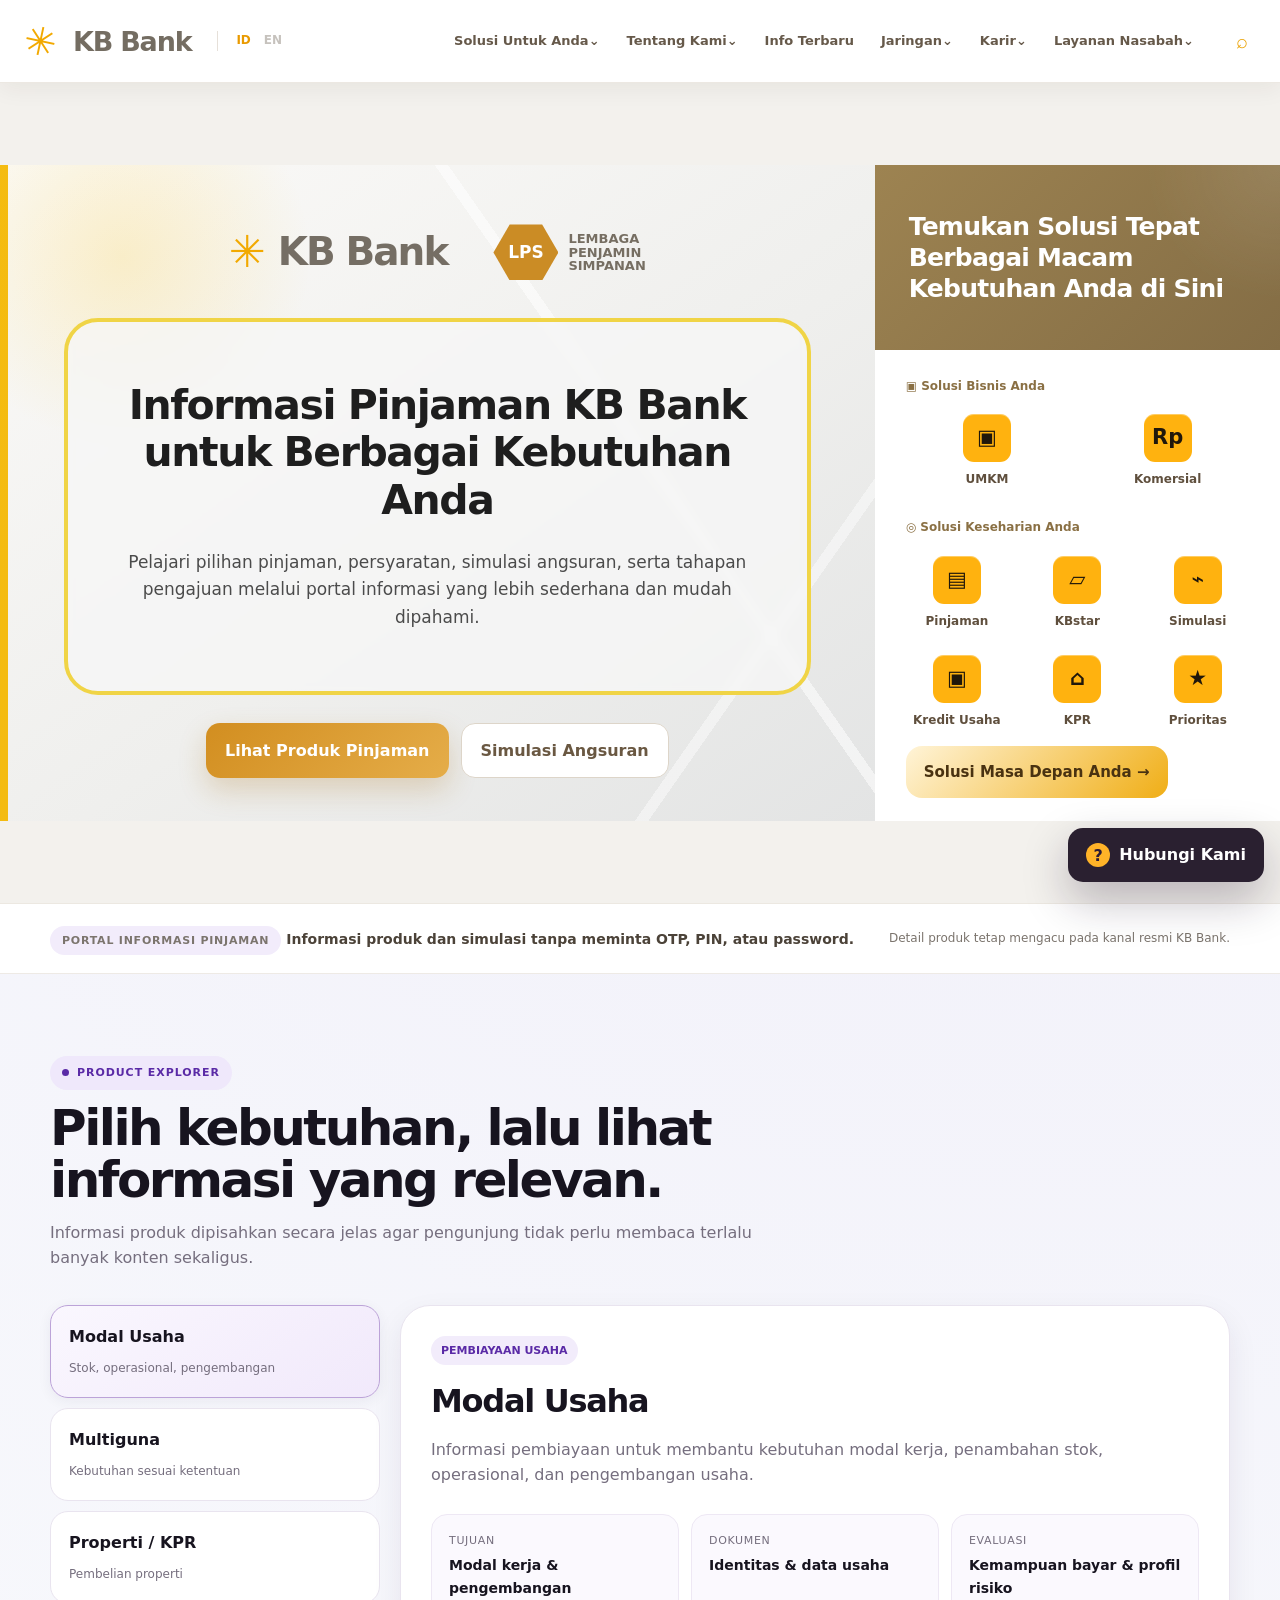
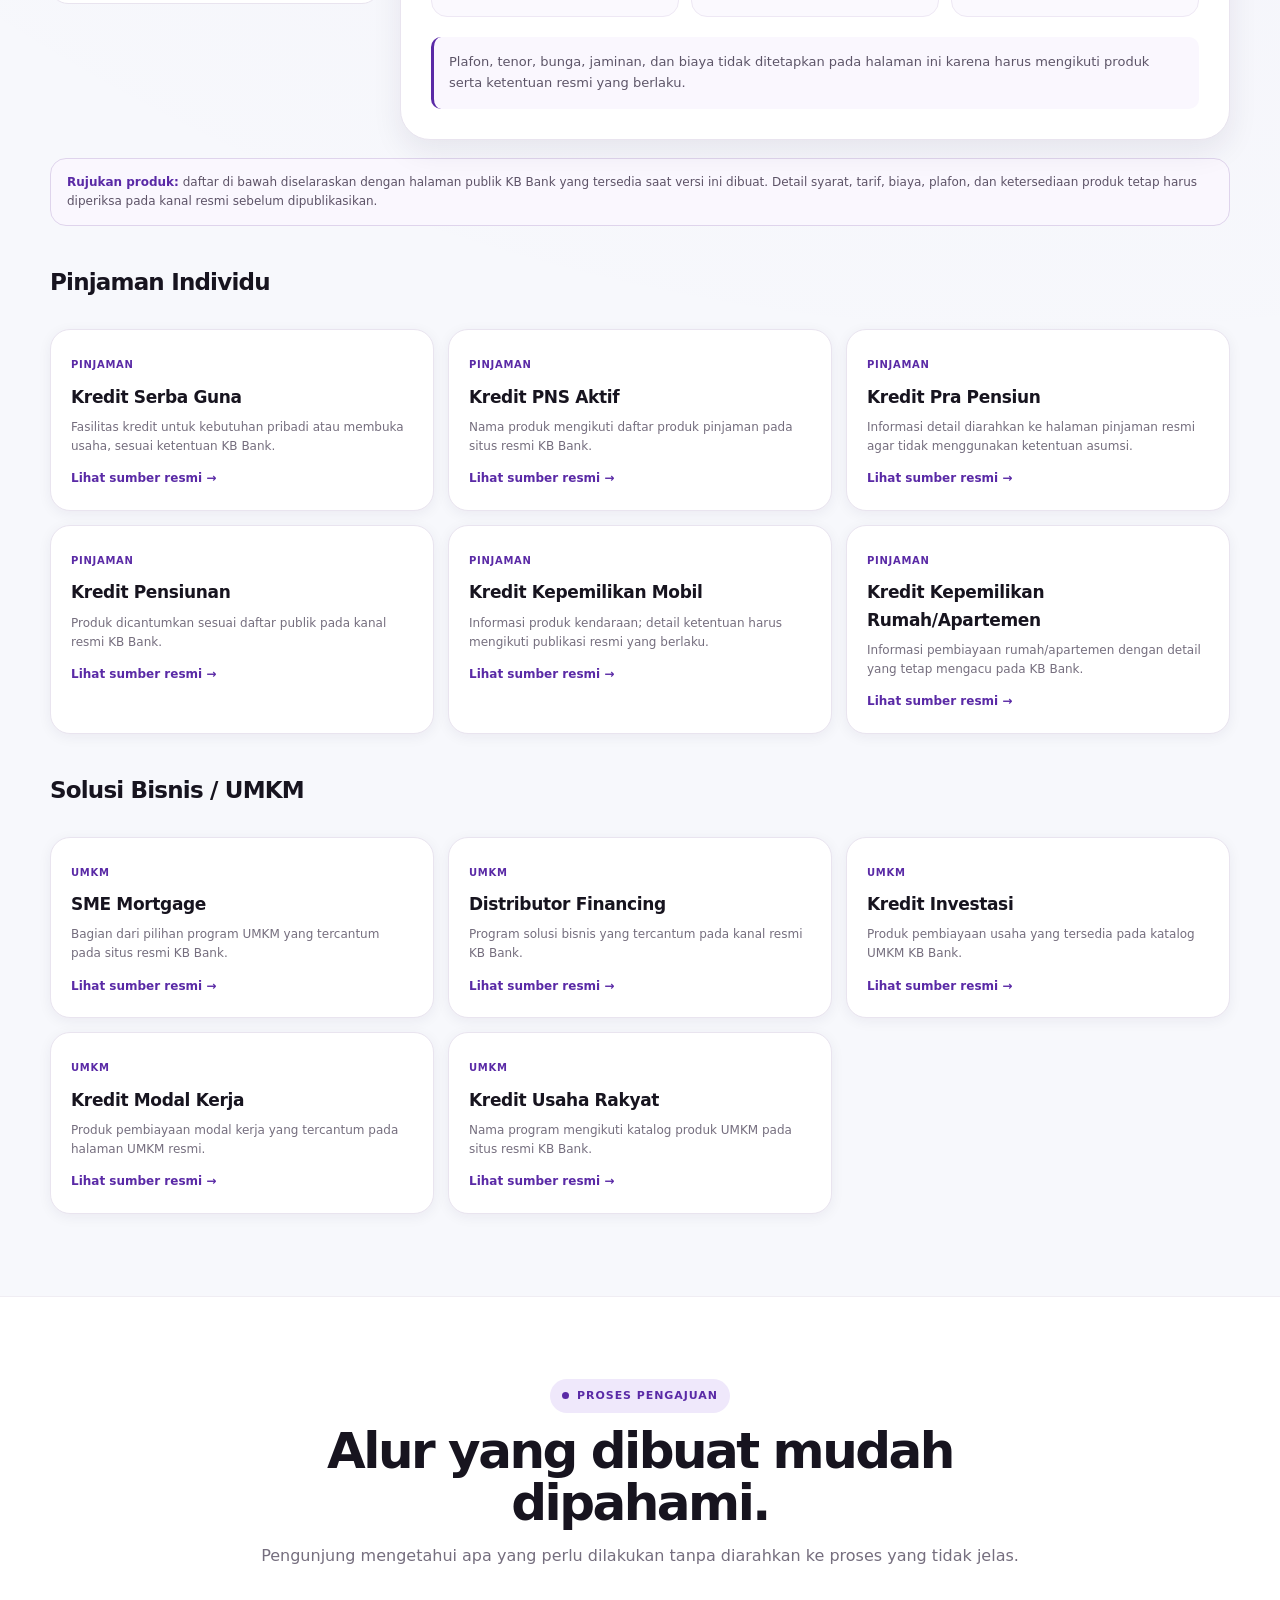
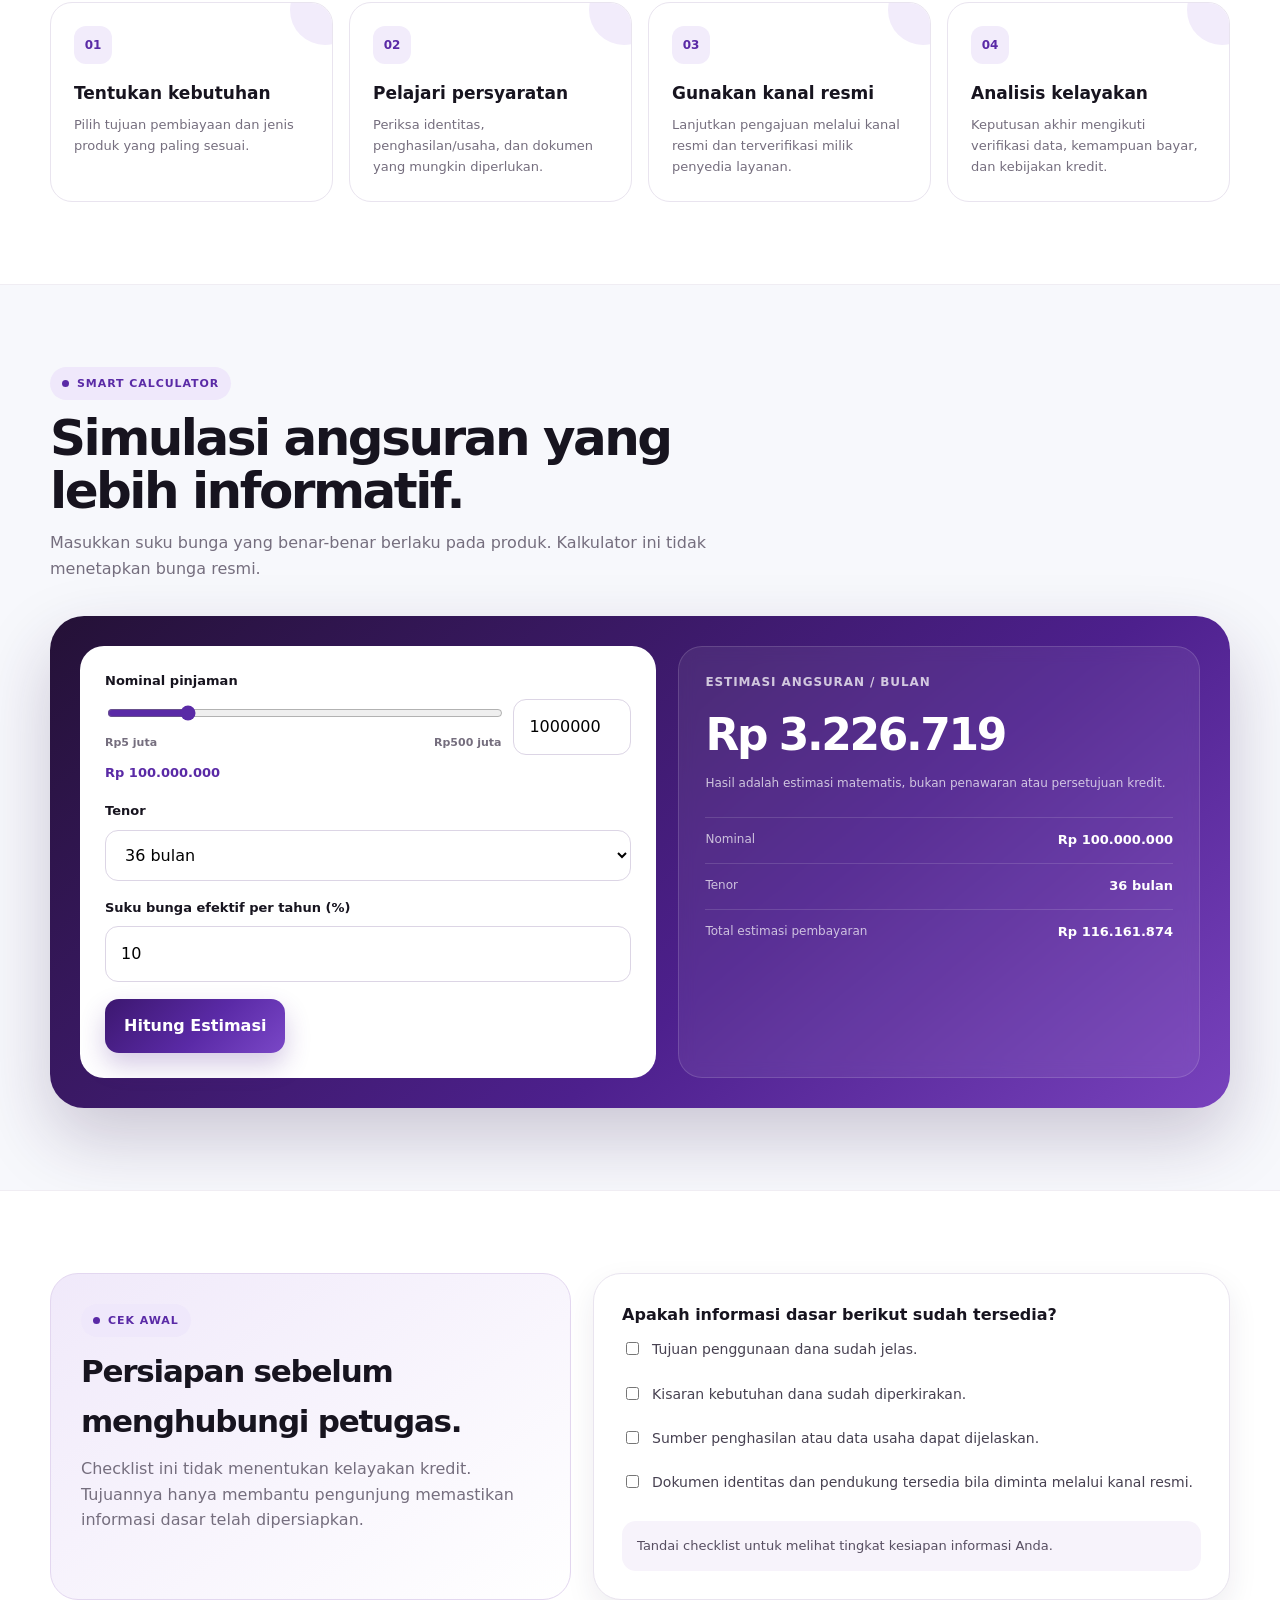
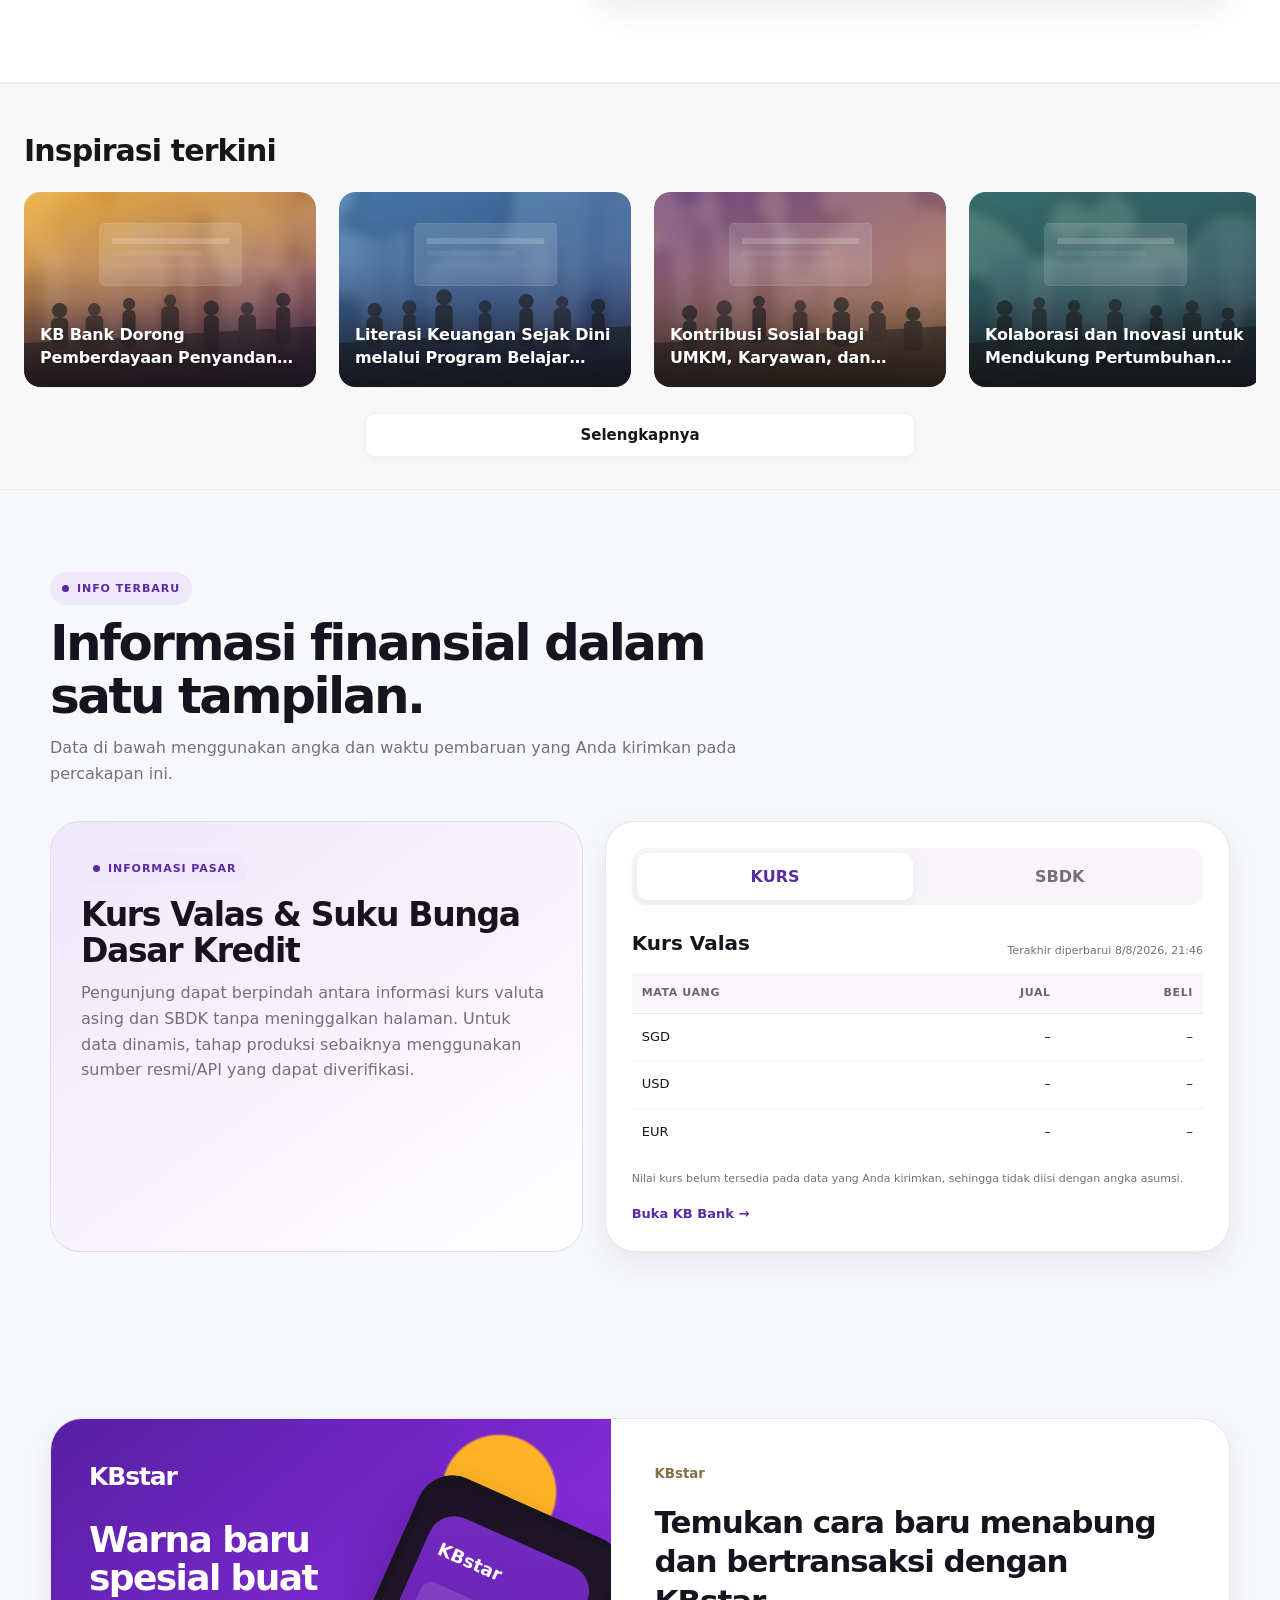
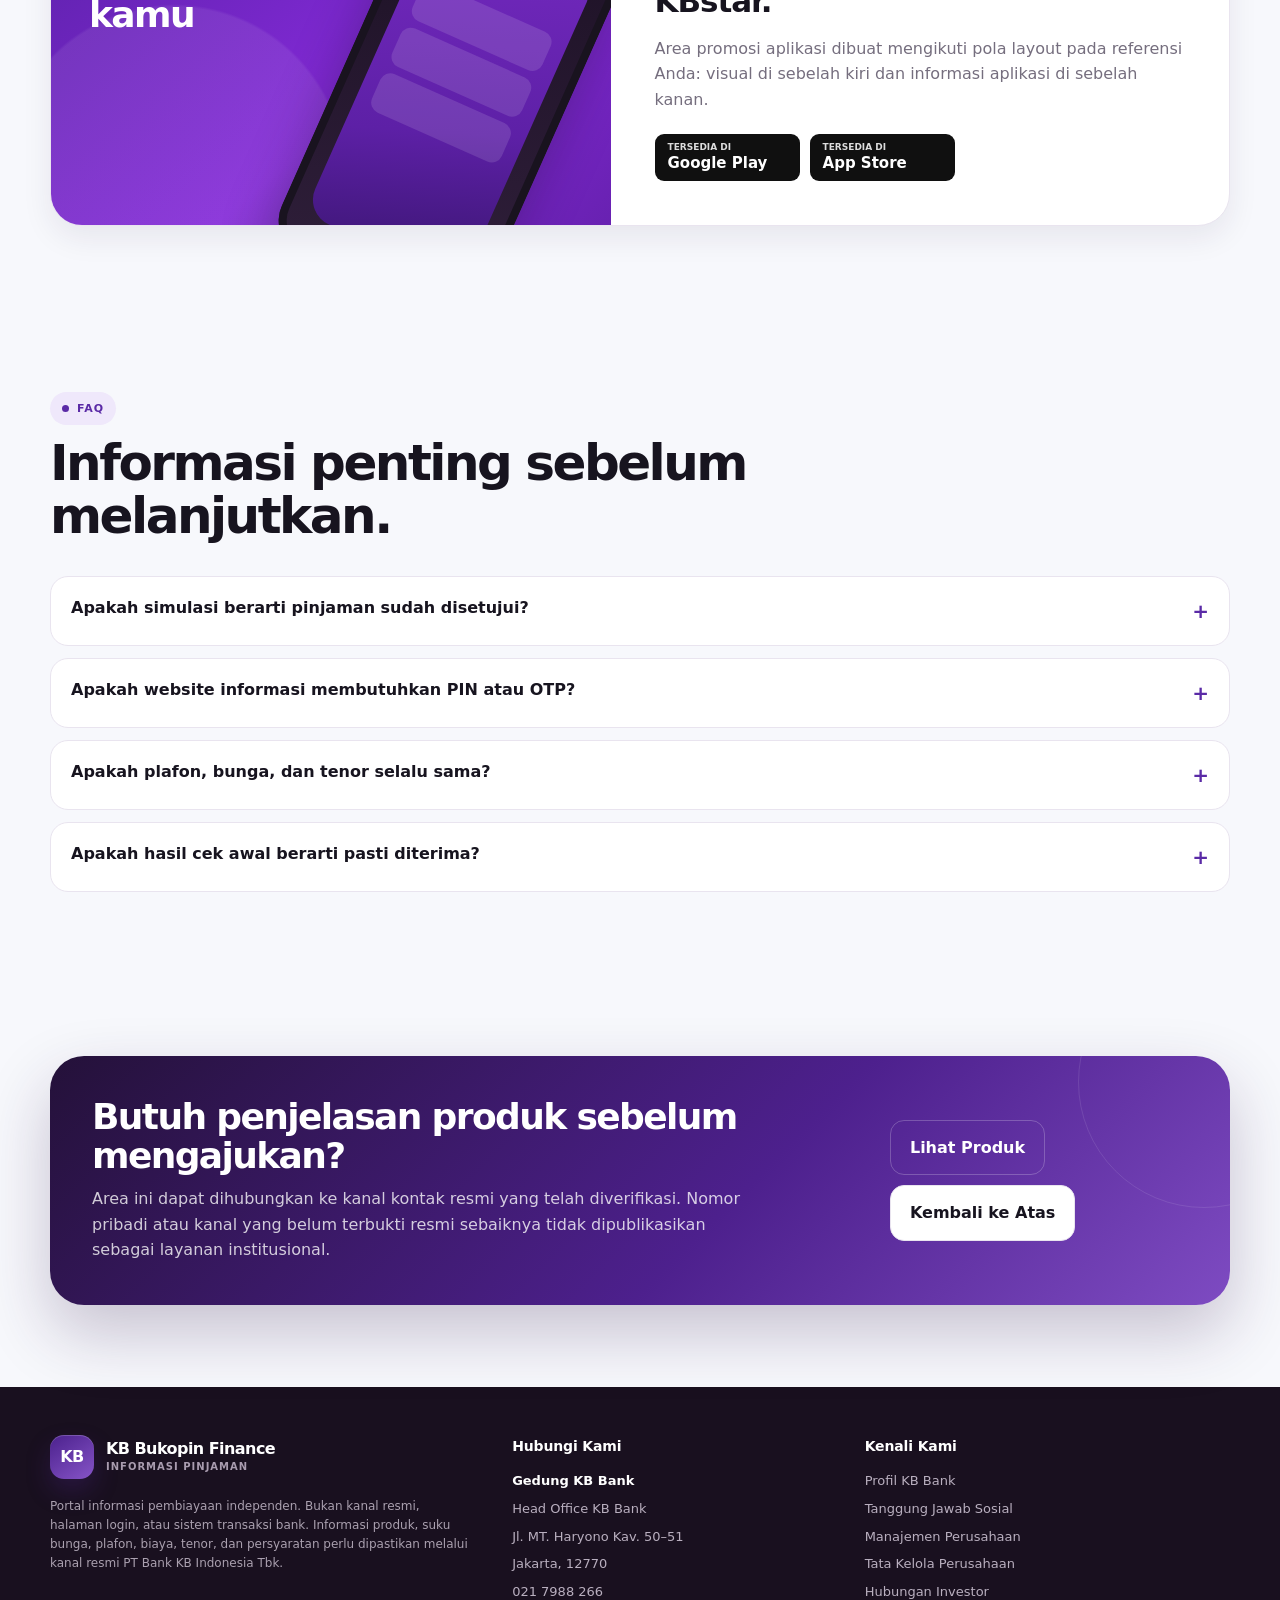
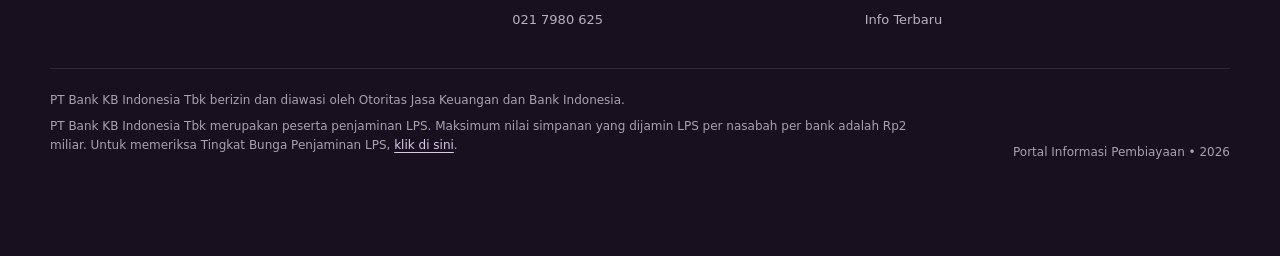
==== commit 40593d75: "Add files via upload" ====
--- a/index.html
+++ b/index.html
@@ -4,800 +4,12 @@
   <meta charset="utf-8" />
   <meta name="viewport" content="width=device-width,initial-scale=1,viewport-fit=cover" />
   <meta name="theme-color" content="#4c238f" />
-  <meta name="description" content="Portal informasi pinjaman KB Bukopin Finance — informasi produk, persyaratan, simulasi, dan konsultasi." />
-  <title>KB Bukopin Finance — Informasi Pinjaman</title>
-  <style>
-    :root{
-      --bg:#f7f8fc;
-      --surface:#ffffff;
-      --surface-soft:#fbf9fe;
-      --surface-purple:#f2ecfb;
-      --text:#17141f;
-      --text-2:#474151;
-      --muted:#756e7e;
-      --line:#e9e4ef;
-      --primary:#5a2aa6;
-      --primary-deep:#3c176f;
-      --primary-2:#7a47c7;
-      --primary-3:#a57bdc;
-      --success:#14795e;
-      --warning:#a15f14;
-      --shadow-xs:0 3px 14px rgba(41,24,64,.06);
-      --shadow-sm:0 12px 30px rgba(41,24,64,.08);
-      --shadow:0 24px 60px rgba(41,24,64,.13);
-      --radius:28px;
-      --radius-sm:18px;
-      --max:1180px;
-    }
-
-    *{box-sizing:border-box}
-    html{scroll-behavior:smooth}
-    body{
-      margin:0;
-      font-family:Inter,ui-sans-serif,system-ui,-apple-system,BlinkMacSystemFont,"Segoe UI",sans-serif;
-      background:
-        radial-gradient(circle at 82% 0%,rgba(120,73,192,.06),transparent 24%),
-        var(--bg);
-      color:var(--text);
-      line-height:1.6;
-      -webkit-font-smoothing:antialiased;
-      text-rendering:optimizeLegibility;
-    }
-    body.menu-open{overflow:hidden}
-    a{color:inherit;text-decoration:none}
-    button,input,select{font:inherit}
-    button{color:inherit}
-    img{max-width:100%;display:block}
-    :focus-visible{outline:3px solid rgba(90,42,166,.28);outline-offset:3px}
-    .container{width:min(var(--max),calc(100% - 32px));margin:auto}
-    .sr-only{position:absolute;width:1px;height:1px;padding:0;margin:-1px;overflow:hidden;clip:rect(0,0,0,0);white-space:nowrap;border:0}
-
-    /* Top bar */
-    .topbar{
-      background:#251036;
-      color:#eee6f6;
-      font-size:12px;
-    }
-    .topbar-inner{
-      min-height:34px;display:flex;align-items:center;justify-content:space-between;gap:16px
-    }
-    .topbar span{opacity:.88}
-    .topbar strong{color:#fff}
-
-    /* Nav */
-    .nav{
-      position:sticky;top:0;z-index:60;
-      background:rgba(255,255,255,.88);
-      backdrop-filter:blur(18px) saturate(140%);
-      border-bottom:1px solid rgba(229,222,237,.92);
-      box-shadow:0 6px 20px rgba(35,19,53,.025)
-    }
-    .nav-inner{min-height:76px;display:flex;align-items:center;justify-content:space-between;gap:20px}
-    .brand{display:flex;align-items:center;gap:12px;min-width:0}
-    .brand-mark{
-      width:44px;height:44px;border-radius:14px;display:grid;place-items:center;
-      background:linear-gradient(145deg,#4b218d,#8654c7);
-      color:white;font-weight:900;letter-spacing:-.04em;
-      box-shadow:0 12px 25px rgba(86,41,158,.25),inset 0 1px 0 rgba(255,255,255,.2)
-    }
-    .brand-copy{font-weight:900;letter-spacing:-.035em;line-height:1.08;white-space:nowrap}
-    .brand-copy small{
-      display:block;color:var(--muted);font-size:10px;text-transform:uppercase;
-      letter-spacing:.1em;margin-top:5px;font-weight:800
-    }
-    .nav-links{display:flex;align-items:center;gap:26px;font-size:14px;font-weight:750;color:#4c4555}
-    .nav-links a{position:relative;padding:10px 0}
-    .nav-links a:after{
-      content:"";position:absolute;left:0;right:100%;bottom:4px;height:2px;background:var(--primary);
-      transition:.2s ease
-    }
-    .nav-links a:hover:after{right:0}
-    .nav-actions{display:flex;align-items:center;gap:10px}
-    .menu-btn{
-      display:none;width:44px;height:44px;border:1px solid var(--line);background:#fff;border-radius:13px;cursor:pointer
-    }
-
-    /* Buttons */
-    .btn{
-      border:0;border-radius:14px;padding:14px 19px;font-weight:850;cursor:pointer;
-      display:inline-flex;align-items:center;justify-content:center;gap:9px;transition:.2s ease;
-      min-height:48px
-    }
-    .btn-sm{min-height:42px;padding:11px 15px;font-size:13px}
-    .btn-primary{
-      background:linear-gradient(135deg,var(--primary-deep),var(--primary) 55%,var(--primary-2));
-      color:white;box-shadow:0 12px 26px rgba(80,35,145,.24)
-    }
-    .btn-primary:hover{transform:translateY(-2px);box-shadow:0 16px 34px rgba(80,35,145,.3)}
-    .btn-secondary{background:#fff;border:1px solid var(--line);color:var(--text)}
-    .btn-secondary:hover{border-color:#cdbce0;background:#fcfaff}
-    .btn-ghost{background:transparent;border:1px solid rgba(255,255,255,.22);color:#fff}
-
-    /* Hero */
-    .hero{
-      position:relative;overflow:hidden;padding:84px 0 74px;
-      background:
-        radial-gradient(circle at 88% 22%,rgba(125,73,199,.19),transparent 27%),
-        radial-gradient(circle at 10% 12%,rgba(97,50,167,.08),transparent 26%);
-    }
-    .hero-grid{display:grid;grid-template-columns:1.13fr .87fr;gap:56px;align-items:center}
-    .eyebrow{
-      display:inline-flex;align-items:center;gap:8px;padding:8px 12px;border-radius:999px;
-      background:#efe8fb;color:var(--primary);font-size:11px;font-weight:900;letter-spacing:.085em;text-transform:uppercase
-    }
-    .eyebrow:before{content:"";width:7px;height:7px;border-radius:50%;background:var(--primary)}
-    .hero h1{
-      font-size:clamp(44px,6.2vw,74px);line-height:.99;letter-spacing:-.06em;
-      margin:22px 0 18px;max-width:790px
-    }
-    .hero h1 .accent{
-      background:linear-gradient(120deg,var(--primary-deep),var(--primary-2));
-      -webkit-background-clip:text;background-clip:text;color:transparent
-    }
-    .hero p{font-size:18px;color:var(--muted);max-width:680px;margin:0 0 28px}
-    .hero-actions{display:flex;flex-wrap:wrap;gap:12px}
-    .trust-row{display:flex;flex-wrap:wrap;gap:18px;margin-top:28px;color:#514a5b;font-size:13px;font-weight:750}
-    .trust-item{display:flex;align-items:center;gap:8px}
-    .trust-icon{
-      width:22px;height:22px;border-radius:50%;display:grid;place-items:center;
-      color:var(--success);background:#e9f6f1;font-size:12px;font-weight:900
-    }
-
-    .visual-card{
-      position:relative;min-height:500px;border-radius:34px;padding:28px;color:#fff;
-      background:
-        linear-gradient(155deg,rgba(255,255,255,.06),rgba(255,255,255,0)),
-        linear-gradient(150deg,#231036,#4d208d 50%,#7642bd 78%,#9b6bd0);
-      box-shadow:0 35px 80px rgba(45,22,72,.28);overflow:hidden
-    }
-    .visual-card:before{
-      content:"";position:absolute;width:320px;height:320px;border-radius:50%;
-      right:-110px;top:-90px;background:rgba(255,255,255,.08)
-    }
-    .visual-card:after{
-      content:"";position:absolute;width:230px;height:230px;border-radius:50%;
-      left:-100px;bottom:-120px;border:1px solid rgba(255,255,255,.14)
-    }
-    .visual-head{display:flex;justify-content:space-between;gap:16px;position:relative;z-index:1}
-    .visual-head small{opacity:.72;text-transform:uppercase;letter-spacing:.1em;font-weight:800}
-    .secure-pill{
-      border:1px solid rgba(255,255,255,.18);background:rgba(255,255,255,.09);
-      padding:7px 10px;border-radius:999px;font-size:11px;font-weight:800
-    }
-    .visual-title{font-size:30px;letter-spacing:-.045em;line-height:1.06;margin:38px 0 28px;position:relative;z-index:1}
-    .glass-stack{display:grid;gap:12px;position:relative;z-index:1}
-    .glass{
-      padding:16px 17px;border-radius:18px;background:rgba(255,255,255,.09);
-      border:1px solid rgba(255,255,255,.14);backdrop-filter:blur(10px);
-      display:flex;justify-content:space-between;gap:18px;align-items:center
-    }
-    .glass span{font-size:12px;opacity:.72}.glass strong{font-size:13px;text-align:right}
-    .visual-bottom{
-      position:absolute;left:28px;right:28px;bottom:28px;z-index:2;
-      padding:18px;border-radius:20px;background:#fff;color:var(--text);
-      box-shadow:0 15px 38px rgba(31,15,48,.18)
-    }
-    .visual-bottom b{display:block;font-size:13px}.visual-bottom span{font-size:12px;color:var(--muted)}
-
-    /* KPI strip */
-    .kpi-strip{margin-top:-24px;position:relative;z-index:3}
-    .kpi-grid{
-      display:grid;grid-template-columns:repeat(4,1fr);
-      background:#fff;border:1px solid var(--line);border-radius:22px;padding:10px;
-      box-shadow:var(--shadow-sm)
-    }
-    .kpi{padding:18px 20px;border-right:1px solid var(--line)}
-    .kpi:last-child{border-right:0}
-    .kpi small{display:block;color:var(--muted);font-size:11px;text-transform:uppercase;letter-spacing:.075em;font-weight:800}
-    .kpi strong{display:block;font-size:17px;margin-top:4px}
-
-    /* Sections */
-    section{padding:82px 0}
-    .section-alt{background:#fff;border-top:1px solid #f0edf3;border-bottom:1px solid #f0edf3}
-    .section-head{max-width:760px;margin-bottom:34px}
-    .section-head.center{text-align:center;margin-left:auto;margin-right:auto}
-    .section-head h2{font-size:clamp(32px,4.3vw,50px);line-height:1.05;letter-spacing:-.05em;margin:12px 0 13px}
-    .section-head p{margin:0;color:var(--muted);font-size:16px}
-
-    /* Product explorer */
-    .product-shell{display:grid;grid-template-columns:330px 1fr;gap:20px}
-    .product-tabs{display:grid;gap:10px;align-content:start}
-    .product-tab{
-      border:1px solid var(--line);background:#fff;border-radius:18px;padding:18px;text-align:left;
-      cursor:pointer;transition:.2s ease
-    }
-    .product-tab:hover{border-color:#cab8dd}
-    .product-tab.active{
-      border-color:#bca3d8;background:linear-gradient(145deg,#faf7fe,#f1e9fb);
-      box-shadow:var(--shadow-xs)
-    }
-    .product-tab strong{display:block;margin-bottom:4px}.product-tab span{font-size:12px;color:var(--muted)}
-    .product-detail{
-      background:#fff;border:1px solid var(--line);border-radius:30px;padding:30px;
-      box-shadow:var(--shadow-sm);min-height:360px
-    }
-    .product-detail-top{display:flex;justify-content:space-between;gap:24px;align-items:flex-start}
-    .product-badge{font-size:11px;font-weight:900;color:var(--primary);background:var(--surface-purple);padding:8px 10px;border-radius:999px}
-    .product-detail h3{font-size:32px;letter-spacing:-.04em;margin:14px 0 10px}
-    .product-detail p{color:var(--muted);margin:0;max-width:700px}
-    .feature-grid{display:grid;grid-template-columns:repeat(3,1fr);gap:12px;margin-top:26px}
-    .feature{
-      padding:17px;border-radius:16px;background:var(--surface-soft);border:1px solid #eee8f4
-    }
-    .feature small{display:block;color:var(--muted);font-size:11px;text-transform:uppercase;letter-spacing:.06em}
-    .feature strong{display:block;margin-top:5px;font-size:14px}
-    .product-note{margin-top:20px;padding:15px;border-left:3px solid var(--primary);background:#faf7fe;border-radius:10px;color:#5d5568;font-size:13px}
-
-    /* Process */
-    .process{display:grid;grid-template-columns:repeat(4,1fr);gap:16px}
-    .step{
-      background:#fff;border:1px solid var(--line);border-radius:22px;padding:23px;position:relative;overflow:hidden
-    }
-    .step:after{
-      content:"";position:absolute;width:70px;height:70px;border-radius:50%;
-      right:-28px;top:-28px;background:var(--surface-purple)
-    }
-    .step-num{
-      width:38px;height:38px;border-radius:12px;background:var(--surface-purple);color:var(--primary);
-      display:grid;place-items:center;font-weight:900;font-size:12px;margin-bottom:16px
-    }
-    .step h4{margin:0 0 8px;font-size:17px}.step p{margin:0;color:var(--muted);font-size:13px}
-
-    /* Calculator */
-    .calculator-shell{
-      background:linear-gradient(140deg,#241136,#4d208d 62%,#7842bd);
-      color:#fff;border-radius:34px;padding:30px;box-shadow:0 30px 70px rgba(45,22,72,.22)
-    }
-    .calc-grid{display:grid;grid-template-columns:1.05fr .95fr;gap:22px}
-    .calc-form{
-      background:#fff;color:var(--text);border-radius:24px;padding:25px
-    }
-    .calc-result{
-      padding:26px;border:1px solid rgba(255,255,255,.14);border-radius:24px;
-      background:rgba(255,255,255,.07);backdrop-filter:blur(8px)
-    }
-    .field{margin-bottom:17px}
-    .field label{display:block;font-size:13px;font-weight:850;margin-bottom:8px}
-    .field input,.field select{
-      width:100%;padding:14px 15px;border:1px solid #dcd5e5;border-radius:13px;background:#fff;outline:none
-    }
-    .field input:focus,.field select:focus{border-color:#9f7ad0;box-shadow:0 0 0 4px rgba(91,42,168,.08)}
-    .range-row{display:grid;grid-template-columns:1fr 118px;gap:12px;align-items:center}
-    input[type="range"]{accent-color:var(--primary);padding:0;border:0}
-    .result-label{font-size:12px;opacity:.74;text-transform:uppercase;letter-spacing:.075em;font-weight:850}
-    .result-number{font-size:44px;letter-spacing:-.055em;font-weight:900;margin:8px 0 4px}
-    .result-note{font-size:12px;opacity:.72}
-    .result-list{margin-top:24px;display:grid;gap:12px}
-    .result-line{display:flex;justify-content:space-between;gap:16px;padding-top:12px;border-top:1px solid rgba(255,255,255,.13)}
-    .result-line span{font-size:12px;opacity:.7}.result-line strong{font-size:13px;text-align:right}
-
-    /* Eligibility */
-    .eligibility{display:grid;grid-template-columns:.9fr 1.1fr;gap:22px;align-items:stretch}
-    .eligibility-copy{
-      padding:30px;border-radius:28px;background:linear-gradient(145deg,#f0e9fa,#fff);border:1px solid #e3d7f0
-    }
-    .eligibility-copy h3{font-size:31px;letter-spacing:-.04em;margin:10px 0}
-    .eligibility-copy p{color:var(--muted);margin:0}
-    .eligibility-box{background:#fff;border:1px solid var(--line);border-radius:28px;padding:28px;box-shadow:var(--shadow-sm)}
-    .check-row{display:flex;gap:10px;align-items:flex-start;padding:11px 0}
-    .check-row input{margin-top:4px;accent-color:var(--primary)}
-    .check-row label{font-size:14px;color:var(--text-2)}
-    .eligibility-result{margin-top:16px;padding:15px;border-radius:14px;background:#f7f3fb;color:#574e61;font-size:13px}
-
-    /* FAQ */
-    .faq{display:grid;gap:12px}
-    details{background:#fff;border:1px solid var(--line);border-radius:18px;padding:18px 20px}
-    summary{cursor:pointer;font-weight:850;list-style:none;display:flex;justify-content:space-between;gap:18px}
-    summary::-webkit-details-marker{display:none}
-    summary:after{content:"+";font-size:20px;color:var(--primary)}
-    details[open] summary:after{content:"–"}
-    details p{color:var(--muted);font-size:14px;margin:12px 0 0;max-width:880px}
-
-    /* CTA */
-    .cta-box{
-      background:linear-gradient(135deg,#241139,#4d208d 58%,#7e4bc2);
-      color:#fff;border-radius:34px;padding:42px;display:flex;align-items:center;justify-content:space-between;gap:26px;
-      box-shadow:0 28px 66px rgba(45,22,72,.24);overflow:hidden;position:relative
-    }
-    .cta-box:after{
-      content:"";position:absolute;width:250px;height:250px;border:1px solid rgba(255,255,255,.1);
-      border-radius:50%;right:-100px;top:-100px
-    }
-    .cta-box h2{font-size:36px;line-height:1.08;letter-spacing:-.045em;margin:0 0 10px;position:relative;z-index:1}
-    .cta-box p{opacity:.78;margin:0;max-width:680px;position:relative;z-index:1}
-    .cta-actions{display:flex;gap:10px;position:relative;z-index:1;flex-wrap:wrap}
-
-    /* Footer */
-    footer{background:#19101f;color:#cfc4d7;padding:48px 0 94px}
-    .footer-grid{display:grid;grid-template-columns:1.15fr .85fr 1fr;gap:42px}
-    .footer-brand .brand-copy{color:#fff}
-    .footer-brand .brand-copy small{color:#a99caf}
-    .legal{font-size:12px;color:#aaa0af;max-width:760px}
-    .footer-column h4{margin:0 0 14px;color:#fff;font-size:14px;letter-spacing:-.01em}
-    .footer-column p{margin:0 0 7px;color:#b9afbf;font-size:13px}
-    .footer-column a{display:block;color:#b9afbf;margin:7px 0;font-size:13px;transition:.2s ease}
-    .footer-column a:hover{color:#fff;transform:translateX(2px)}
-    .footer-contact-strong{color:#fff!important;font-weight:850}
-    .footer-divider{height:1px;background:rgba(255,255,255,.1);margin:30px 0 22px}
-    .regulatory{
-      display:grid;grid-template-columns:1fr auto;gap:28px;align-items:end;
-      font-size:12px;color:#aaa0af
-    }
-    .regulatory p{margin:0 0 7px}
-    .regulatory a{color:#d9c9ea;text-decoration:underline;text-underline-offset:3px}
-    .footer-note{max-width:860px}
-
-    /* Mobile bottom bar */
-    .mobile-bar{
-      display:none;position:fixed;left:10px;right:10px;bottom:max(10px,env(safe-area-inset-bottom));
-      z-index:70;background:rgba(27,16,35,.92);backdrop-filter:blur(14px);padding:8px;
-      border-radius:18px;box-shadow:0 18px 45px rgba(25,12,39,.26)
-    }
-    .mobile-bar a{flex:1;text-align:center;color:#fff;font-size:11px;font-weight:800;padding:10px;border-radius:11px}
-    .mobile-bar a.primary{background:linear-gradient(135deg,#7040b7,#8c58c9)}
-
-    /* Reveal */
-    .reveal{opacity:0;transform:translateY(14px);transition:.55s ease}
-    .reveal.visible{opacity:1;transform:none}
-    @media(prefers-reduced-motion:reduce){
-      *{scroll-behavior:auto!important;animation:none!important;transition:none!important}
-      .reveal{opacity:1;transform:none}
-    }
-
-    /* Mobile menu */
-    .mobile-panel{
-      position:fixed;inset:0;z-index:80;background:rgba(20,11,28,.42);display:none
-    }
-    .mobile-panel.open{display:block}
-    .mobile-sheet{
-      position:absolute;right:0;top:0;bottom:0;width:min(340px,86vw);background:#fff;padding:22px;
-      box-shadow:-20px 0 50px rgba(20,11,28,.16)
-    }
-    .mobile-sheet-head{display:flex;justify-content:space-between;align-items:center;margin-bottom:24px}
-    .mobile-sheet nav{display:grid}
-    .mobile-sheet nav a{padding:14px 0;border-bottom:1px solid var(--line);font-weight:800}
-    .close-btn{width:42px;height:42px;border-radius:13px;border:1px solid var(--line);background:#fff;cursor:pointer}
-
-    @media(max-width:960px){
-      .nav-links{display:none}.menu-btn{display:inline-grid;place-items:center}
-      .hero-grid,.calc-grid,.eligibility{grid-template-columns:1fr}
-      .hero{padding-top:62px}.visual-card{min-height:460px}
-      .product-shell{grid-template-columns:1fr}.product-tabs{grid-template-columns:repeat(3,1fr)}
-      .process{grid-template-columns:1fr 1fr}
-      .kpi-grid{grid-template-columns:1fr 1fr}.kpi:nth-child(2){border-right:0}.kpi:nth-child(-n+2){border-bottom:1px solid var(--line)}
-      .feature-grid{grid-template-columns:1fr 1fr}
-    }
-    @media(max-width:900px){
-      .footer-grid{grid-template-columns:1fr 1fr}
-      .footer-brand{grid-column:1/-1}
-      .regulatory{grid-template-columns:1fr}
-    }
-    @media(max-width:640px){
-      .container{width:min(var(--max),calc(100% - 22px))}
-      .topbar{display:none}
-      .nav-inner{min-height:68px}.brand-mark{width:40px;height:40px}.brand-copy{font-size:14px}
-      .nav-actions .btn{display:none}
-      .hero{padding:46px 0 48px}.hero h1{font-size:43px}.hero p{font-size:16px}
-      .hero-actions .btn{width:100%}
-      .visual-card{min-height:430px;padding:22px}.visual-bottom{left:22px;right:22px;bottom:22px}
-      .kpi-strip{margin-top:-14px}.kpi-grid{grid-template-columns:1fr}.kpi{border-right:0!important;border-bottom:1px solid var(--line)!important}.kpi:last-child{border-bottom:0!important}
-      section{padding:58px 0}
-      .product-tabs{grid-template-columns:1fr}.product-detail{padding:22px}.product-detail h3{font-size:28px}
-      .feature-grid,.process{grid-template-columns:1fr}
-      .calculator-shell{padding:16px;border-radius:26px}.calc-form,.calc-result{padding:20px}
-      .range-row{grid-template-columns:1fr}.result-number{font-size:36px}
-      .cta-box{padding:28px;display:block}.cta-actions{margin-top:22px}.cta-actions .btn{width:100%}
-      .footer-grid{grid-template-columns:1fr}.footer-brand{grid-column:auto}
-      .mobile-bar{display:flex}
-      footer{padding-bottom:116px}
-    }
-  
-    /* ===== Latest information / press release ===== */
-    .latest-section{
-      padding:78px 0;
-      background:linear-gradient(180deg,#fbfbfc 0%,#f7f7f9 100%);
-      border-top:1px solid #f0edf3;
-      border-bottom:1px solid #f0edf3;
-    }
-    .latest-head{
-      display:flex;align-items:flex-end;justify-content:space-between;gap:20px;margin-bottom:24px
-    }
-    .latest-head h2{
-      margin:0;font-size:clamp(31px,4vw,46px);line-height:1.06;letter-spacing:-.045em
-    }
-    .latest-head p{margin:8px 0 0;color:var(--muted);max-width:720px}
-    .carousel-controls{display:flex;gap:9px}
-    .carousel-btn{
-      width:44px;height:44px;border-radius:50%;border:1px solid var(--line);background:#fff;
-      display:grid;place-items:center;cursor:pointer;color:var(--primary);font-size:22px;
-      box-shadow:var(--shadow-xs);transition:.2s ease
-    }
-    .carousel-btn:hover{transform:translateY(-2px);box-shadow:var(--shadow-sm)}
-    .press-track{
-      display:grid;grid-auto-flow:column;grid-auto-columns:minmax(320px,1fr);gap:16px;
-      overflow-x:auto;scroll-snap-type:x mandatory;padding:4px 2px 14px;
-      scrollbar-width:none
-    }
-    .press-track::-webkit-scrollbar{display:none}
-    .press-card{
-      scroll-snap-align:start;min-height:265px;border-radius:24px;overflow:hidden;position:relative;
-      color:#fff;padding:24px;display:flex;align-items:flex-end;
-      background:
-        radial-gradient(circle at 88% 5%,rgba(255,194,43,.35),transparent 28%),
-        radial-gradient(circle at 12% 100%,rgba(156,92,211,.35),transparent 34%),
-        linear-gradient(145deg,#321454,#5a299e 56%,#7950b7);
-      box-shadow:var(--shadow-sm)
-    }
-    .press-card:nth-child(2){
-      background:
-        radial-gradient(circle at 88% 12%,rgba(118,185,255,.28),transparent 30%),
-        linear-gradient(145deg,#162f69,#3158a4 52%,#6e64b4)
-    }
-    .press-card:nth-child(3){
-      background:
-        radial-gradient(circle at 90% 10%,rgba(255,184,72,.30),transparent 28%),
-        linear-gradient(145deg,#4c2040,#815326 55%,#9a6a35)
-    }
-    .press-card:after{
-      content:"";position:absolute;inset:38% 0 0;
-      background:linear-gradient(180deg,transparent,rgba(18,10,28,.86))
-    }
-    .press-content{position:relative;z-index:1}
-    .press-date{
-      display:inline-flex;padding:6px 9px;border-radius:999px;background:rgba(255,255,255,.12);
-      border:1px solid rgba(255,255,255,.16);font-size:11px;font-weight:800;margin-bottom:12px
-    }
-    .press-card h3{margin:0;font-size:19px;line-height:1.35;letter-spacing:-.02em}
-    .press-more{
-      margin-top:23px;display:flex;justify-content:center
-    }
-    .press-more .btn{min-width:min(550px,100%)}
-
-    /* ===== Information centre ===== */
-    .market-grid{
-      display:grid;grid-template-columns:.92fr 1.08fr;gap:22px;align-items:stretch
-    }
-    .market-intro{
-      padding:30px;border-radius:30px;
-      background:linear-gradient(145deg,#efe7fa,#fff);
-      border:1px solid #e4d9ef
-    }
-    .market-intro h3{font-size:33px;letter-spacing:-.04em;line-height:1.08;margin:12px 0}
-    .market-intro p{margin:0;color:var(--muted)}
-    .market-panel{
-      background:#fff;border:1px solid var(--line);border-radius:30px;padding:26px;box-shadow:var(--shadow-sm)
-    }
-    .market-tabs{display:flex;gap:8px;margin-bottom:22px;padding:5px;background:#f7f4fa;border-radius:14px}
-    .market-tab{
-      flex:1;border:0;background:transparent;border-radius:10px;padding:11px 12px;
-      cursor:pointer;font-weight:850;color:var(--muted)
-    }
-    .market-tab.active{background:#fff;color:var(--primary);box-shadow:var(--shadow-xs)}
-    .market-view{display:none}
-    .market-view.active{display:block}
-    .market-title-row{display:flex;justify-content:space-between;gap:18px;align-items:end;margin-bottom:14px}
-    .market-title-row h4{margin:0;font-size:20px}
-    .market-title-row span{font-size:11px;color:var(--muted)}
-    .data-table{width:100%;border-collapse:collapse;font-size:13px}
-    .data-table th{
-      padding:11px 10px;text-align:left;background:#faf8fc;color:#6b6374;
-      border-bottom:1px solid var(--line);font-size:11px;text-transform:uppercase;letter-spacing:.055em
-    }
-    .data-table td{padding:13px 10px;border-bottom:1px solid #f0edf3}
-    .data-table tr:last-child td{border-bottom:0}
-    .data-table td:not(:first-child),.data-table th:not(:first-child){text-align:right}
-    .market-note{margin-top:14px;color:var(--muted);font-size:11px}
-    .market-link{display:inline-flex;margin-top:16px;color:var(--primary);font-weight:850;font-size:13px}
-
-    /* ===== KBstar feature ===== */
-    .kbstar-section{padding:84px 0}
-    .kbstar-shell{
-      display:grid;grid-template-columns:.95fr 1.05fr;overflow:hidden;
-      border:1px solid var(--line);border-radius:32px;background:#fff;
-      box-shadow:var(--shadow-sm)
-    }
-    .kbstar-visual{
-      min-height:355px;padding:38px;color:#fff;position:relative;overflow:hidden;
-      background:
-        radial-gradient(circle at 80% 18%,#ffb325 0 10%,transparent 10.5%),
-        radial-gradient(circle at 22% 88%,rgba(255,255,255,.08) 0 30%,transparent 30.5%),
-        linear-gradient(140deg,#5620a3,#842ad8 62%,#6821b1)
-    }
-    .kbstar-visual:after{
-      content:"";position:absolute;width:220px;height:410px;border-radius:36px;
-      right:50px;top:72px;transform:rotate(24deg);
-      background:linear-gradient(160deg,#1b1023,#31203c);
-      box-shadow:0 26px 50px rgba(24,8,39,.32),inset 0 0 0 8px #19131f
-    }
-    .phone-screen{
-      position:absolute;z-index:2;width:172px;height:335px;border-radius:27px;
-      right:74px;top:109px;transform:rotate(24deg);
-      background:linear-gradient(160deg,#762ac2,#5d20a6 60%,#38156e);
-      padding:24px 15px;color:#fff;font-size:12px
-    }
-    .phone-screen b{display:block;margin-bottom:18px;font-size:18px}
-    .phone-row{height:42px;border-radius:11px;background:rgba(255,255,255,.12);margin:8px 0}
-    .kbstar-logo{font-size:25px;font-weight:900;letter-spacing:-.045em;position:relative;z-index:3}
-    .kbstar-visual h3{
-      margin:24px 0 0;font-size:36px;line-height:1.04;letter-spacing:-.045em;max-width:260px;
-      position:relative;z-index:3
-    }
-    .kbstar-copy{padding:44px;display:flex;flex-direction:column;justify-content:center}
-    .kbstar-copy small{font-weight:850;color:#876f45}
-    .kbstar-copy h3{
-      margin:18px 0 14px;font-size:31px;line-height:1.28;letter-spacing:-.035em
-    }
-    .kbstar-copy p{color:var(--muted);margin:0 0 22px}
-    .store-row{display:flex;gap:10px;flex-wrap:wrap}
-    .store-badge{
-      background:#101010;color:#fff;border-radius:9px;padding:9px 13px;display:inline-flex;
-      flex-direction:column;line-height:1.05;min-width:145px
-    }
-    .store-badge small{color:#ddd;font-size:9px;font-weight:600}
-    .store-badge strong{font-size:15px;margin-top:3px}
-
-    /* ===== Floating contact ===== */
-    .floating-contact{
-      position:fixed;right:16px;bottom:18px;z-index:68;border:0;border-radius:15px;
-      padding:14px 18px;background:#2a2030;color:#fff;font-weight:850;cursor:pointer;
-      box-shadow:0 18px 45px rgba(28,14,38,.28);display:flex;gap:9px;align-items:center
-    }
-    .floating-contact:before{
-      content:"?";width:24px;height:24px;border-radius:50%;display:grid;place-items:center;
-      background:#ffb328;color:#2b1a35;font-weight:900
-    }
-
-    @media(max-width:960px){
-      .market-grid,.kbstar-shell{grid-template-columns:1fr}
-      .kbstar-visual{min-height:330px}
-      .press-track{grid-auto-columns:minmax(300px,72vw)}
-    }
-    @media(max-width:640px){
-      .latest-section{padding:58px 0}
-      .latest-head{align-items:flex-start}
-      .carousel-controls{display:none}
-      .press-track{grid-auto-columns:86vw}
-      .market-panel,.market-intro{padding:21px}
-      .market-title-row{display:block}.market-title-row span{display:block;margin-top:5px}
-      .kbstar-section{padding:58px 0}
-      .kbstar-visual{padding:26px;min-height:300px}
-      .kbstar-visual h3{font-size:30px;max-width:180px}
-      .kbstar-visual:after{right:14px;top:68px;width:165px;height:315px}
-      .phone-screen{right:31px;top:94px;width:128px;height:258px}
-      .kbstar-copy{padding:26px}
-      .kbstar-copy h3{font-size:25px}
-      .floating-contact{display:none}
-    }
-
-  
-    .source-banner{
-      margin-top:18px;padding:14px 16px;border:1px solid #dfd4ec;border-radius:16px;
-      background:#faf7fe;color:#5d5367;font-size:12px;display:flex;gap:10px;align-items:flex-start
-    }
-    .source-banner strong{color:var(--primary)}
-    .official-products{
-      margin-top:28px;display:grid;grid-template-columns:repeat(3,1fr);gap:14px
-    }
-    .official-product{
-      background:#fff;border:1px solid var(--line);border-radius:20px;padding:20px;
-      box-shadow:var(--shadow-xs);transition:.2s ease
-    }
-    .official-product:hover{transform:translateY(-2px);box-shadow:var(--shadow-sm)}
-    .official-product small{
-      color:var(--primary);font-size:10px;font-weight:900;text-transform:uppercase;letter-spacing:.07em
-    }
-    .official-product h4{margin:8px 0 7px;font-size:17px;letter-spacing:-.02em}
-    .official-product p{margin:0;color:var(--muted);font-size:12px}
-    .official-product a{display:inline-flex;margin-top:13px;color:var(--primary);font-weight:850;font-size:12px}
-    .subsection-title{
-      margin:38px 0 14px;font-size:23px;letter-spacing:-.035em
-    }
-    @media(max-width:960px){.official-products{grid-template-columns:1fr 1fr}}
-    @media(max-width:640px){.official-products{grid-template-columns:1fr}}
-
-  
-    .range-limits{
-      display:flex;justify-content:space-between;gap:12px;
-      margin-top:6px;color:var(--muted);font-size:11px;font-weight:750
-    }
-    .amount-display{
-      margin-top:8px;color:var(--primary);font-size:13px;font-weight:850
-    }
-
-  
-    /* ===== V7 Corporate KB-inspired header & hero ===== */
-    .corp-header{
-      position:sticky;top:0;z-index:90;background:#fff;
-      border-bottom:1px solid #ece8e2;
-      box-shadow:0 6px 22px rgba(47,38,25,.06)
-    }
-    .corp-nav{
-      width:min(1520px,calc(100% - 36px));margin:auto;
-      min-height:82px;display:flex;align-items:center;justify-content:space-between;gap:28px
-    }
-    .corp-brand{
-      display:flex;align-items:center;gap:12px;min-width:max-content
-    }
-    .corp-symbol{
-      width:43px;height:43px;position:relative;display:grid;place-items:center;
-      color:#f2a900;font-size:27px;font-weight:900;letter-spacing:-.08em
-    }
-    .corp-symbol::before{
-      content:"✳";font-size:39px;line-height:1;color:#f2a900;
-      transform:rotate(12deg)
-    }
-    .corp-brand-name{
-      font-size:27px;line-height:1;color:#746d62;letter-spacing:-.045em;font-weight:800
-    }
-    .corp-lang{
-      display:flex;align-items:center;gap:13px;margin-left:14px;padding-left:18px;
-      border-left:1px solid #e6e0d9;font-size:12px;font-weight:800
-    }
-    .corp-lang .active{color:#e99a00}
-    .corp-lang .muted{color:#c6c2bd}
-    .corp-links{
-      margin-left:auto;display:flex;align-items:center;gap:27px;
-      color:#66594a;font-size:13px;font-weight:650
-    }
-    .corp-links a{white-space:nowrap}
-    .corp-links a:hover{color:#b07c18}
-    .corp-search{
-      width:40px;height:40px;border:0;background:transparent;display:grid;place-items:center;
-      color:#eaa100;font-size:20px;cursor:pointer
-    }
-    .corp-menu-btn{
-      display:none;width:44px;height:44px;border:1px solid #ece5dc;background:#fff;
-      border-radius:12px;cursor:pointer;font-size:20px
-    }
-
-    .official-hero{
-      background:#f3f1ed;
-      min-height:650px;display:grid;grid-template-columns:minmax(0,2.05fr) minmax(350px,.95fr);
-      overflow:hidden;border-bottom:1px solid #ece8e1
-    }
-    .hero-feature{
-      position:relative;min-height:650px;padding:44px 64px 34px;
-      display:flex;flex-direction:column;justify-content:center;
-      background:
-        linear-gradient(90deg,rgba(244,183,0,.93) 0 8px,transparent 8px),
-        radial-gradient(circle at 14% 14%,rgba(255,198,23,.20),transparent 20%),
-        linear-gradient(145deg,#fbfaf8,#efefed 56%,#e3e4e4);
-      overflow:hidden
-    }
-    .hero-feature:after{
-      content:"";position:absolute;inset:0;pointer-events:none;
-      background:
-        linear-gradient(55deg,transparent 0 67%,rgba(255,255,255,.55) 67% 68%,transparent 68%),
-        linear-gradient(125deg,transparent 0 82%,rgba(255,255,255,.45) 82% 83%,transparent 83%)
-    }
-    .feature-logos{
-      display:flex;align-items:center;gap:46px;margin:0 auto 30px;
-      position:relative;z-index:2
-    }
-    .feature-bank{
-      display:flex;align-items:center;gap:14px;
-      color:#756e64;font-size:39px;font-weight:850;letter-spacing:-.05em
-    }
-    .feature-bank .mini-symbol{color:#f2a900;font-size:44px}
-    .lps-badge{
-      display:flex;align-items:center;gap:10px;color:#766e62;font-weight:900
-    }
-    .lps-hex{
-      width:65px;height:56px;display:grid;place-items:center;
-      background:#cb8c25;color:#fff;font-weight:900;font-size:17px;
-      clip-path:polygon(25% 0,75% 0,100% 50%,75% 100%,25% 100%,0 50%)
-    }
-    .lps-copy{line-height:1.05;font-size:13px;text-transform:uppercase}
-    .feature-card{
-      position:relative;z-index:2;max-width:850px;margin:0 auto;
-      width:100%;padding:60px 50px;border:4px solid #f0d446;border-radius:34px;
-      background:rgba(247,247,247,.78);backdrop-filter:blur(5px);
-      text-align:center
-    }
-    .feature-card h1{
-      margin:0;font-size:clamp(32px,3.2vw,48px);line-height:1.16;
-      letter-spacing:-.035em;color:#1e1e1e
-    }
-    .feature-card p{
-      margin:25px auto 0;max-width:720px;color:#4b4b4b;font-size:17px
-    }
-    .feature-cta{
-      position:relative;z-index:2;margin:28px auto 0;display:flex;gap:12px;flex-wrap:wrap;justify-content:center
-    }
-    .feature-gold{
-      background:linear-gradient(135deg,#d28e20,#e5ad49);color:#fff;
-      box-shadow:0 12px 28px rgba(167,112,25,.24)
-    }
-    .feature-light{background:#fff;border:1px solid #ddd5c9;color:#6a5842}
-
-    .solution-panel{
-      min-height:650px;background:#fff;position:relative;overflow:hidden
-    }
-    .solution-cover{
-      min-height:185px;padding:35px 34px;display:flex;align-items:center;
-      background:
-        radial-gradient(circle at 100% 0,rgba(255,255,255,.10),transparent 30%),
-        linear-gradient(135deg,#9d8351,#846d45);
-      color:#fff
-    }
-    .solution-cover h2{
-      margin:0;max-width:330px;font-size:25px;line-height:1.25;letter-spacing:-.03em;font-weight:650
-    }
-    .solution-content{padding:27px 31px 36px}
-    .solution-group{margin-bottom:29px}
-    .solution-label{
-      display:flex;align-items:center;gap:8px;color:#8a7044;
-      font-size:12px;font-weight:750;margin-bottom:18px
-    }
-    .solution-grid{
-      display:grid;grid-template-columns:repeat(3,1fr);gap:24px 18px
-    }
-    .solution-grid.two{grid-template-columns:repeat(2,1fr)}
-    .solution-item{
-      text-align:center;color:#5f4f3d;font-size:12px;font-weight:650
-    }
-    .solution-icon{
-      width:48px;height:48px;border-radius:11px;background:#ffb20f;
-      display:grid;place-items:center;margin:0 auto 8px;color:#20170b;font-size:21px;
-      box-shadow:inset 0 1px 0 rgba(255,255,255,.35)
-    }
-    .solution-more{
-      margin-top:5px;padding:17px 18px;border-radius:16px;
-      background:linear-gradient(135deg,#fff4d8,#f0ae16);
-      font-size:15px;font-weight:850;color:#493211;text-align:center
-    }
-
-    .portal-band{
-      padding:22px 0;background:#fff;border-bottom:1px solid #eeeae5
-    }
-    .portal-band-inner{
-      width:min(1180px,calc(100% - 32px));margin:auto;display:flex;
-      justify-content:space-between;align-items:center;gap:24px
-    }
-    .portal-band strong{font-size:14px;color:#4b4238}
-    .portal-band span{font-size:12px;color:#7b746d}
-    .portal-pill{
-      padding:8px 12px;border-radius:999px;background:#f2ecfb;color:#5a2aa6;
-      font-size:11px!important;font-weight:900;text-transform:uppercase;letter-spacing:.07em
-    }
-
-    @media(max-width:1100px){
-      .corp-links{gap:16px;font-size:12px}
-      .official-hero{grid-template-columns:1.6fr .9fr}
-      .hero-feature{padding-left:34px;padding-right:34px}
-    }
-    @media(max-width:900px){
-      .corp-nav{min-height:72px}
-      .corp-brand-name{font-size:23px}
-      .corp-links,.corp-search{display:none}
-      .corp-menu-btn{display:grid;place-items:center}
-      .official-hero{grid-template-columns:1fr}
-      .hero-feature,.solution-panel{min-height:auto}
-      .hero-feature{padding:48px 24px 42px}
-      .solution-cover{min-height:150px}
-      .solution-grid{grid-template-columns:repeat(3,1fr)}
-      .portal-band-inner{align-items:flex-start}
-    }
-    @media(max-width:640px){
-      .corp-nav{width:min(100% - 20px,1520px)}
-      .corp-brand-name{font-size:20px}
-      .corp-lang{display:none}
-      .feature-logos{gap:18px;margin-bottom:24px}
-      .feature-bank{font-size:27px}.feature-bank .mini-symbol{font-size:31px}
-      .lps-hex{width:48px;height:42px;font-size:13px}.lps-copy{font-size:9px}
-      .feature-card{padding:34px 22px;border-width:3px;border-radius:26px}
-      .feature-card h1{font-size:31px}.feature-card p{font-size:14px}
-      .feature-cta .btn{width:100%}
-      .solution-content{padding:24px 20px 28px}
-      .solution-grid{grid-template-columns:repeat(2,1fr)}
-      .solution-grid.two{grid-template-columns:repeat(2,1fr)}
-      .portal-band-inner{display:block}
-      .portal-band .portal-pill{display:inline-flex;margin-bottom:8px}
-    }
-
-  </style>
+  <meta name="description" content="Portal informasi pinjaman yang merujuk pada informasi publik KB Bank. Bukan kanal login atau transaksi bank." />
+  <title>Portal Informasi Pinjaman — Referensi KB Bank</title>
+  <link rel="stylesheet" href="./assets/css/app.css" />
 </head>
 <body>
+  <a class="skip-link" href="#main-content">Lewati ke konten utama</a>
   <header class="corp-header">
     <div class="corp-nav">
       <a class="corp-brand" href="#home" aria-label="KB Bank - Portal Informasi Pinjaman">
@@ -816,7 +28,7 @@
       </nav>
 
       <button class="corp-search" type="button" aria-label="Pencarian">⌕</button>
-      <button class="corp-menu-btn" id="corpMenuBtn" type="button" aria-label="Buka menu">☰</button>
+      <button class="corp-menu-btn" id="corpMenuBtn" type="button" aria-label="Buka menu" aria-controls="mobilePanel" aria-expanded="false">☰</button>
     </div>
   </header>
 
@@ -825,7 +37,7 @@
     <div class="mobile-sheet" role="dialog" aria-modal="true" aria-label="Menu navigasi">
       <div class="mobile-sheet-head">
         <strong>Menu</strong>
-        <button class="close-btn" id="closeMenu" aria-label="Tutup menu">×</button>
+        <button class="close-btn" id="closeMenu" type="button" aria-label="Tutup menu">×</button>
       </div>
       <nav>
         <a href="#produk">Solusi Untuk Anda</a>
@@ -839,7 +51,7 @@
     </div>
   </div>
 
-  <main>
+  <main id="main-content" tabindex="-1">
     <section class="official-hero" id="home">
       <div class="hero-feature">
         <div class="feature-logos">
@@ -1167,45 +379,27 @@
     </section>
 
 
-    <section class="latest-section" id="siaran-pers">
-      <div class="container">
-        <div class="latest-head reveal">
-          <div>
-            <span class="eyebrow">Siaran Pers</span>
-            <h2>Inspirasi terkini</h2>
-            <p>Berita dan kegiatan terbaru KB Bank berdasarkan informasi yang Anda berikan.</p>
-          </div>
-          <div class="carousel-controls" aria-label="Navigasi siaran pers">
-            <button class="carousel-btn" id="pressPrev" type="button" aria-label="Sebelumnya">‹</button>
-            <button class="carousel-btn" id="pressNext" type="button" aria-label="Berikutnya">›</button>
-          </div>
-        </div>
-
-        <div class="press-track reveal" id="pressTrack">
-          <article class="press-card">
-            <div class="press-content">
-              <span class="press-date">04 Agustus 2026</span>
-              <h3>KB Bank Dorong Pemberdayaan Penyandang Disabilitas melalui Program KREASIK Bersama Terala Foundation</h3>
-            </div>
-          </article>
-
-          <article class="press-card">
-            <div class="press-content">
-              <span class="press-date">22 Juli 2026</span>
-              <h3>KB Bank Tanamkan Literasi Keuangan Sejak Dini melalui Program “Belajar Finansial Bareng KB Bank”</h3>
-            </div>
-          </article>
-
-          <article class="press-card">
-            <div class="press-content">
-              <span class="press-date">10 Juli 2026</span>
-              <h3>Peringati HUT ke-56, KB Bank Perkuat Kontribusi Sosial bagi UMKM, Karyawan, dan Pendidikan</h3>
-            </div>
-          </article>
-        </div>
-
-        <div class="press-more reveal">
-          <a class="btn btn-secondary" href="https://www.kbbank.co.id/info-terbaru" target="_blank" rel="noopener noreferrer">Selengkapnya</a>
+    <section class="inspiration-section" id="inspirasi-terkini" aria-labelledby="inspirationTitle">
+      <div class="inspiration-shell">
+        <h2 class="inspiration-title reveal" id="inspirationTitle">Inspirasi terkini</h2>
+
+        <div class="inspiration-viewport reveal">
+          <div
+            class="inspiration-track"
+            id="inspirationTrack"
+            tabindex="0"
+            role="region"
+            aria-label="Artikel Inspirasi terkini. Geser secara horizontal untuk melihat artikel lainnya."
+          ></div>
+        </div>
+
+        <div class="inspiration-more reveal">
+          <a
+            class="inspiration-more__link"
+            href="https://www.kbbank.co.id/info-terbaru"
+            target="_blank"
+            rel="noopener noreferrer"
+          >Selengkapnya</a>
         </div>
       </div>
     </section>
@@ -1356,10 +550,8 @@
             <span class="brand-mark">KB</span>
             <span class="brand-copy">KB Bukopin Finance<small>Informasi Pinjaman</small></span>
           </div>
-          <p class="legal" style="margin-top:18px">
-            Portal informasi pembiayaan. Informasi produk, suku bunga, plafon, biaya,
-            tenor, dan persyaratan mengikuti ketentuan yang berlaku dan perlu dipastikan
-            melalui kanal resmi PT Bank KB Indonesia Tbk.
+          <p class="legal">
+            Portal informasi pembiayaan independen. Bukan kanal resmi, halaman login, atau sistem transaksi bank. Informasi produk, suku bunga, plafon, biaya, tenor, dan persyaratan perlu dipastikan melalui kanal resmi PT Bank KB Indonesia Tbk.
           </p>
         </div>
 
@@ -1399,7 +591,7 @@
             <a href="https://apps.lps.go.id/BankPesertaLPSRate" target="_blank" rel="noopener noreferrer">klik di sini</a>.
           </p>
         </div>
-        <div>© 2026 PT Bank KB Indonesia Tbk</div>
+        <div>Portal Informasi Pembiayaan • 2026</div>
       </div>
     </div>
   </footer>
@@ -1413,188 +605,6 @@
     <a class="primary" href="#kontak">Konsultasi</a>
   </nav>
 
-  <script>
-    const rupiah = new Intl.NumberFormat('id-ID', {style:'currency',currency:'IDR',maximumFractionDigits:0});
-
-    // Mobile navigation
-    const menuBtn = document.getElementById('corpMenuBtn');
-    const mobilePanel = document.getElementById('mobilePanel');
-    const closeMenu = document.getElementById('closeMenu');
-
-    function setMenu(open){
-      if(!mobilePanel || !menuBtn) return;
-      mobilePanel.classList.toggle('open', open);
-      mobilePanel.setAttribute('aria-hidden', String(!open));
-      menuBtn.setAttribute('aria-expanded', String(open));
-      document.body.classList.toggle('menu-open', open);
-    }
-    if(menuBtn) menuBtn.addEventListener('click',()=>setMenu(true));
-    if(closeMenu) closeMenu.addEventListener('click',()=>setMenu(false));
-    if(mobilePanel){
-      mobilePanel.addEventListener('click',(e)=>{ if(e.target===mobilePanel) setMenu(false); });
-      mobilePanel.querySelectorAll('a').forEach(a=>a.addEventListener('click',()=>setMenu(false)));
-    }
-
-    // Product explorer
-    const productData = {
-      usaha:{
-        badge:'PEMBIAYAAN USAHA',
-        title:'Modal Usaha',
-        desc:'Informasi pembiayaan untuk membantu kebutuhan modal kerja, penambahan stok, operasional, dan pengembangan usaha.',
-        f1:'Modal kerja & pengembangan',
-        f2:'Identitas & data usaha',
-        f3:'Kemampuan bayar & profil risiko',
-        note:'Plafon, tenor, bunga, jaminan, dan biaya tidak ditetapkan pada halaman ini karena harus mengikuti produk serta ketentuan resmi yang berlaku.'
-      },
-      multiguna:{
-        badge:'PEMBIAYAAN MULTIGUNA',
-        title:'Multiguna',
-        desc:'Informasi fasilitas pembiayaan untuk kebutuhan yang memenuhi kriteria dan ketentuan penyedia layanan.',
-        f1:'Kebutuhan sesuai ketentuan',
-        f2:'Identitas & dokumen pendukung',
-        f3:'Verifikasi & analisis kelayakan',
-        note:'Jenis penggunaan dana, kebutuhan jaminan, tenor, biaya, dan persyaratan dapat berbeda menurut fasilitas yang digunakan.'
-      },
-      properti:{
-        badge:'PEMBIAYAAN PROPERTI',
-        title:'Properti / KPR',
-        desc:'Informasi pembiayaan terkait pembelian rumah atau properti yang memenuhi kriteria produk.',
-        f1:'Pembelian rumah / properti',
-        f2:'Identitas, penghasilan & properti',
-        f3:'Analisis pemohon & objek',
-        note:'Nama produk, uang muka, bunga, tenor, appraisal, dan biaya harus merujuk pada informasi resmi terbaru dari penyedia layanan.'
-      }
-    };
-
-    const tabs = document.querySelectorAll('.product-tab');
-    tabs.forEach(tab=>{
-      tab.addEventListener('click',()=>{
-        tabs.forEach(t=>{t.classList.remove('active');t.setAttribute('aria-selected','false')});
-        tab.classList.add('active');tab.setAttribute('aria-selected','true');
-        const d = productData[tab.dataset.product];
-        document.getElementById('productBadge').textContent=d.badge;
-        document.getElementById('productTitle').textContent=d.title;
-        document.getElementById('productDesc').textContent=d.desc;
-        document.getElementById('feature1').textContent=d.f1;
-        document.getElementById('feature2').textContent=d.f2;
-        document.getElementById('feature3').textContent=d.f3;
-        document.getElementById('productNote').textContent=d.note;
-      });
-    });
-
-    // Calculator
-    const amountRange = document.getElementById('amountRange');
-    const amountInput = document.getElementById('amountInput');
-    const term = document.getElementById('term');
-    const rate = document.getElementById('rate');
-
-    function sanitizeAmount(v){
-      const min = 5000000, max = 500000000;
-      const n = Number(v);
-      if(!Number.isFinite(n)) return min;
-      return Math.min(max,Math.max(min,n));
-    }
-
-    function calculate(){
-      const P = sanitizeAmount(amountInput.value);
-      const n = Number(term.value);
-      const annual = Number(rate.value);
-
-      if(!Number.isFinite(n) || n<=0 || !Number.isFinite(annual) || annual<0){
-        document.getElementById('monthly').textContent='Periksa input';
-        return;
-      }
-
-      amountInput.value = P;
-      amountRange.value = P;
-      const amountDisplay = document.getElementById('amountDisplay');
-      if(amountDisplay) amountDisplay.textContent = rupiah.format(P);
-
-      const r = annual/100/12;
-      const payment = r===0 ? P/n : P*r/(1-Math.pow(1+r,-n));
-      const total = payment*n;
-
-      document.getElementById('monthly').textContent=rupiah.format(payment);
-      document.getElementById('resultPrincipal').textContent=rupiah.format(P);
-      document.getElementById('resultTerm').textContent=n+' bulan';
-      document.getElementById('resultTotal').textContent=rupiah.format(total);
-    }
-
-    amountRange.addEventListener('input',()=>{
-      amountInput.value=amountRange.value;
-      calculate();
-    });
-    amountInput.addEventListener('input',()=>{
-      const raw = Number(amountInput.value);
-      if(Number.isFinite(raw)){
-        amountRange.value = Math.min(500000000, Math.max(5000000, raw));
-        const amountDisplay = document.getElementById('amountDisplay');
-        if(amountDisplay) amountDisplay.textContent = rupiah.format(Math.min(500000000, Math.max(5000000, raw)));
-      }
-    });
-    amountInput.addEventListener('change',calculate);
-    term.addEventListener('change',calculate);
-    rate.addEventListener('change',calculate);
-    document.getElementById('calcBtn').addEventListener('click',calculate);
-    calculate();
-
-    // Preparation checklist
-    const checks = [...document.querySelectorAll('#cek-awal input[type="checkbox"]')];
-    const readiness = document.getElementById('eligibilityResult');
-    function updateReadiness(){
-      const done = checks.filter(c=>c.checked).length;
-      if(done===0) readiness.textContent='Tandai checklist untuk melihat tingkat kesiapan informasi Anda.';
-      else if(done<=2) readiness.textContent='Sebagian informasi dasar sudah tersedia. Lengkapi poin lain agar konsultasi lebih efisien.';
-      else if(done===3) readiness.textContent='Informasi dasar hampir lengkap. Periksa kembali dokumen pendukung sebelum menggunakan kanal resmi.';
-      else readiness.textContent='Informasi dasar terlihat lengkap untuk memulai konsultasi. Ini bukan keputusan atau persetujuan kredit.';
-    }
-    checks.forEach(c=>c.addEventListener('change',updateReadiness));
-
-    // Scroll reveal
-    const revealItems = document.querySelectorAll('.reveal');
-    if('IntersectionObserver' in window){
-      const io = new IntersectionObserver((entries)=>{
-        entries.forEach(entry=>{
-          if(entry.isIntersecting){
-            entry.target.classList.add('visible');
-            io.unobserve(entry.target);
-          }
-        });
-      },{threshold:.12});
-      revealItems.forEach(el=>io.observe(el));
-    } else {
-      revealItems.forEach(el=>el.classList.add('visible'));
-    }
-  
-    // Press release carousel controls
-    const pressTrack = document.getElementById('pressTrack');
-    const pressPrev = document.getElementById('pressPrev');
-    const pressNext = document.getElementById('pressNext');
-    function pressScroll(direction){
-      if(!pressTrack) return;
-      const card = pressTrack.querySelector('.press-card');
-      const step = card ? card.getBoundingClientRect().width + 16 : 340;
-      pressTrack.scrollBy({left: direction * step, behavior:'smooth'});
-    }
-    if(pressPrev) pressPrev.addEventListener('click',()=>pressScroll(-1));
-    if(pressNext) pressNext.addEventListener('click',()=>pressScroll(1));
-
-    // Market info tabs
-    const marketTabs = document.querySelectorAll('.market-tab');
-    marketTabs.forEach(tab=>{
-      tab.addEventListener('click',()=>{
-        marketTabs.forEach(t=>{
-          t.classList.remove('active');
-          t.setAttribute('aria-selected','false');
-        });
-        document.querySelectorAll('.market-view').forEach(v=>v.classList.remove('active'));
-        tab.classList.add('active');
-        tab.setAttribute('aria-selected','true');
-        const view = document.getElementById('view-' + tab.dataset.market);
-        if(view) view.classList.add('active');
-      });
-    });
-
-  </script>
+  <script type="module" src="./assets/js/app.js"></script>
 </body>
-</html>
+</html>
--- a/assets/css/app.css
+++ b/assets/css/app.css
@@ -0,0 +1,895 @@
+:root{
+      --bg:#f7f8fc;
+      --surface:#ffffff;
+      --surface-soft:#fbf9fe;
+      --surface-purple:#f2ecfb;
+      --text:#17141f;
+      --text-2:#474151;
+      --muted:#756e7e;
+      --line:#e9e4ef;
+      --primary:#5a2aa6;
+      --primary-deep:#3c176f;
+      --primary-2:#7a47c7;
+      --primary-3:#a57bdc;
+      --success:#14795e;
+      --warning:#a15f14;
+      --shadow-xs:0 3px 14px rgba(41,24,64,.06);
+      --shadow-sm:0 12px 30px rgba(41,24,64,.08);
+      --shadow:0 24px 60px rgba(41,24,64,.13);
+      --radius:28px;
+      --radius-sm:18px;
+      --max:1180px;
+    }
+
+    *{box-sizing:border-box}
+    html{scroll-behavior:smooth}
+    body{
+      margin:0;
+      font-family:Inter,ui-sans-serif,system-ui,-apple-system,BlinkMacSystemFont,"Segoe UI",sans-serif;
+      background:
+        radial-gradient(circle at 82% 0%,rgba(120,73,192,.06),transparent 24%),
+        var(--bg);
+      color:var(--text);
+      line-height:1.6;
+      -webkit-font-smoothing:antialiased;
+      text-rendering:optimizeLegibility;
+    }
+    body.menu-open{overflow:hidden}
+    a{color:inherit;text-decoration:none}
+    button,input,select{font:inherit}
+    button{color:inherit}
+    img{max-width:100%;display:block}
+    :focus-visible{outline:3px solid rgba(90,42,166,.28);outline-offset:3px}
+    .container{width:min(var(--max),calc(100% - 32px));margin:auto}
+    .sr-only{position:absolute;width:1px;height:1px;padding:0;margin:-1px;overflow:hidden;clip:rect(0,0,0,0);white-space:nowrap;border:0}
+
+    /* Top bar */
+    .topbar{
+      background:#251036;
+      color:#eee6f6;
+      font-size:12px;
+    }
+    .topbar-inner{
+      min-height:34px;display:flex;align-items:center;justify-content:space-between;gap:16px
+    }
+    .topbar span{opacity:.88}
+    .topbar strong{color:#fff}
+
+    /* Nav */
+    .nav{
+      position:sticky;top:0;z-index:60;
+      background:rgba(255,255,255,.88);
+      backdrop-filter:blur(18px) saturate(140%);
+      border-bottom:1px solid rgba(229,222,237,.92);
+      box-shadow:0 6px 20px rgba(35,19,53,.025)
+    }
+    .nav-inner{min-height:76px;display:flex;align-items:center;justify-content:space-between;gap:20px}
+    .brand{display:flex;align-items:center;gap:12px;min-width:0}
+    .brand-mark{
+      width:44px;height:44px;border-radius:14px;display:grid;place-items:center;
+      background:linear-gradient(145deg,#4b218d,#8654c7);
+      color:white;font-weight:900;letter-spacing:-.04em;
+      box-shadow:0 12px 25px rgba(86,41,158,.25),inset 0 1px 0 rgba(255,255,255,.2)
+    }
+    .brand-copy{font-weight:900;letter-spacing:-.035em;line-height:1.08;white-space:nowrap}
+    .brand-copy small{
+      display:block;color:var(--muted);font-size:10px;text-transform:uppercase;
+      letter-spacing:.1em;margin-top:5px;font-weight:800
+    }
+    .nav-links{display:flex;align-items:center;gap:26px;font-size:14px;font-weight:750;color:#4c4555}
+    .nav-links a{position:relative;padding:10px 0}
+    .nav-links a:after{
+      content:"";position:absolute;left:0;right:100%;bottom:4px;height:2px;background:var(--primary);
+      transition:.2s ease
+    }
+    .nav-links a:hover:after{right:0}
+    .nav-actions{display:flex;align-items:center;gap:10px}
+    .menu-btn{
+      display:none;width:44px;height:44px;border:1px solid var(--line);background:#fff;border-radius:13px;cursor:pointer
+    }
+
+    /* Buttons */
+    .btn{
+      border:0;border-radius:14px;padding:14px 19px;font-weight:850;cursor:pointer;
+      display:inline-flex;align-items:center;justify-content:center;gap:9px;transition:.2s ease;
+      min-height:48px
+    }
+    .btn-sm{min-height:42px;padding:11px 15px;font-size:13px}
+    .btn-primary{
+      background:linear-gradient(135deg,var(--primary-deep),var(--primary) 55%,var(--primary-2));
+      color:white;box-shadow:0 12px 26px rgba(80,35,145,.24)
+    }
+    .btn-primary:hover{transform:translateY(-2px);box-shadow:0 16px 34px rgba(80,35,145,.3)}
+    .btn-secondary{background:#fff;border:1px solid var(--line);color:var(--text)}
+    .btn-secondary:hover{border-color:#cdbce0;background:#fcfaff}
+    .btn-ghost{background:transparent;border:1px solid rgba(255,255,255,.22);color:#fff}
+
+    /* Hero */
+    .hero{
+      position:relative;overflow:hidden;padding:84px 0 74px;
+      background:
+        radial-gradient(circle at 88% 22%,rgba(125,73,199,.19),transparent 27%),
+        radial-gradient(circle at 10% 12%,rgba(97,50,167,.08),transparent 26%);
+    }
+    .hero-grid{display:grid;grid-template-columns:1.13fr .87fr;gap:56px;align-items:center}
+    .eyebrow{
+      display:inline-flex;align-items:center;gap:8px;padding:8px 12px;border-radius:999px;
+      background:#efe8fb;color:var(--primary);font-size:11px;font-weight:900;letter-spacing:.085em;text-transform:uppercase
+    }
+    .eyebrow:before{content:"";width:7px;height:7px;border-radius:50%;background:var(--primary)}
+    .hero h1{
+      font-size:clamp(44px,6.2vw,74px);line-height:.99;letter-spacing:-.06em;
+      margin:22px 0 18px;max-width:790px
+    }
+    .hero h1 .accent{
+      background:linear-gradient(120deg,var(--primary-deep),var(--primary-2));
+      -webkit-background-clip:text;background-clip:text;color:transparent
+    }
+    .hero p{font-size:18px;color:var(--muted);max-width:680px;margin:0 0 28px}
+    .hero-actions{display:flex;flex-wrap:wrap;gap:12px}
+    .trust-row{display:flex;flex-wrap:wrap;gap:18px;margin-top:28px;color:#514a5b;font-size:13px;font-weight:750}
+    .trust-item{display:flex;align-items:center;gap:8px}
+    .trust-icon{
+      width:22px;height:22px;border-radius:50%;display:grid;place-items:center;
+      color:var(--success);background:#e9f6f1;font-size:12px;font-weight:900
+    }
+
+    .visual-card{
+      position:relative;min-height:500px;border-radius:34px;padding:28px;color:#fff;
+      background:
+        linear-gradient(155deg,rgba(255,255,255,.06),rgba(255,255,255,0)),
+        linear-gradient(150deg,#231036,#4d208d 50%,#7642bd 78%,#9b6bd0);
+      box-shadow:0 35px 80px rgba(45,22,72,.28);overflow:hidden
+    }
+    .visual-card:before{
+      content:"";position:absolute;width:320px;height:320px;border-radius:50%;
+      right:-110px;top:-90px;background:rgba(255,255,255,.08)
+    }
+    .visual-card:after{
+      content:"";position:absolute;width:230px;height:230px;border-radius:50%;
+      left:-100px;bottom:-120px;border:1px solid rgba(255,255,255,.14)
+    }
+    .visual-head{display:flex;justify-content:space-between;gap:16px;position:relative;z-index:1}
+    .visual-head small{opacity:.72;text-transform:uppercase;letter-spacing:.1em;font-weight:800}
+    .secure-pill{
+      border:1px solid rgba(255,255,255,.18);background:rgba(255,255,255,.09);
+      padding:7px 10px;border-radius:999px;font-size:11px;font-weight:800
+    }
+    .visual-title{font-size:30px;letter-spacing:-.045em;line-height:1.06;margin:38px 0 28px;position:relative;z-index:1}
+    .glass-stack{display:grid;gap:12px;position:relative;z-index:1}
+    .glass{
+      padding:16px 17px;border-radius:18px;background:rgba(255,255,255,.09);
+      border:1px solid rgba(255,255,255,.14);backdrop-filter:blur(10px);
+      display:flex;justify-content:space-between;gap:18px;align-items:center
+    }
+    .glass span{font-size:12px;opacity:.72}.glass strong{font-size:13px;text-align:right}
+    .visual-bottom{
+      position:absolute;left:28px;right:28px;bottom:28px;z-index:2;
+      padding:18px;border-radius:20px;background:#fff;color:var(--text);
+      box-shadow:0 15px 38px rgba(31,15,48,.18)
+    }
+    .visual-bottom b{display:block;font-size:13px}.visual-bottom span{font-size:12px;color:var(--muted)}
+
+    /* KPI strip */
+    .kpi-strip{margin-top:-24px;position:relative;z-index:3}
+    .kpi-grid{
+      display:grid;grid-template-columns:repeat(4,1fr);
+      background:#fff;border:1px solid var(--line);border-radius:22px;padding:10px;
+      box-shadow:var(--shadow-sm)
+    }
+    .kpi{padding:18px 20px;border-right:1px solid var(--line)}
+    .kpi:last-child{border-right:0}
+    .kpi small{display:block;color:var(--muted);font-size:11px;text-transform:uppercase;letter-spacing:.075em;font-weight:800}
+    .kpi strong{display:block;font-size:17px;margin-top:4px}
+
+    /* Sections */
+    section{padding:82px 0}
+    .section-alt{background:#fff;border-top:1px solid #f0edf3;border-bottom:1px solid #f0edf3}
+    .section-head{max-width:760px;margin-bottom:34px}
+    .section-head.center{text-align:center;margin-left:auto;margin-right:auto}
+    .section-head h2{font-size:clamp(32px,4.3vw,50px);line-height:1.05;letter-spacing:-.05em;margin:12px 0 13px}
+    .section-head p{margin:0;color:var(--muted);font-size:16px}
+
+    /* Product explorer */
+    .product-shell{display:grid;grid-template-columns:330px 1fr;gap:20px}
+    .product-tabs{display:grid;gap:10px;align-content:start}
+    .product-tab{
+      border:1px solid var(--line);background:#fff;border-radius:18px;padding:18px;text-align:left;
+      cursor:pointer;transition:.2s ease
+    }
+    .product-tab:hover{border-color:#cab8dd}
+    .product-tab.active{
+      border-color:#bca3d8;background:linear-gradient(145deg,#faf7fe,#f1e9fb);
+      box-shadow:var(--shadow-xs)
+    }
+    .product-tab strong{display:block;margin-bottom:4px}.product-tab span{font-size:12px;color:var(--muted)}
+    .product-detail{
+      background:#fff;border:1px solid var(--line);border-radius:30px;padding:30px;
+      box-shadow:var(--shadow-sm);min-height:360px
+    }
+    .product-detail-top{display:flex;justify-content:space-between;gap:24px;align-items:flex-start}
+    .product-badge{font-size:11px;font-weight:900;color:var(--primary);background:var(--surface-purple);padding:8px 10px;border-radius:999px}
+    .product-detail h3{font-size:32px;letter-spacing:-.04em;margin:14px 0 10px}
+    .product-detail p{color:var(--muted);margin:0;max-width:700px}
+    .feature-grid{display:grid;grid-template-columns:repeat(3,1fr);gap:12px;margin-top:26px}
+    .feature{
+      padding:17px;border-radius:16px;background:var(--surface-soft);border:1px solid #eee8f4
+    }
+    .feature small{display:block;color:var(--muted);font-size:11px;text-transform:uppercase;letter-spacing:.06em}
+    .feature strong{display:block;margin-top:5px;font-size:14px}
+    .product-note{margin-top:20px;padding:15px;border-left:3px solid var(--primary);background:#faf7fe;border-radius:10px;color:#5d5568;font-size:13px}
+
+    /* Process */
+    .process{display:grid;grid-template-columns:repeat(4,1fr);gap:16px}
+    .step{
+      background:#fff;border:1px solid var(--line);border-radius:22px;padding:23px;position:relative;overflow:hidden
+    }
+    .step:after{
+      content:"";position:absolute;width:70px;height:70px;border-radius:50%;
+      right:-28px;top:-28px;background:var(--surface-purple)
+    }
+    .step-num{
+      width:38px;height:38px;border-radius:12px;background:var(--surface-purple);color:var(--primary);
+      display:grid;place-items:center;font-weight:900;font-size:12px;margin-bottom:16px
+    }
+    .step h4{margin:0 0 8px;font-size:17px}.step p{margin:0;color:var(--muted);font-size:13px}
+
+    /* Calculator */
+    .calculator-shell{
+      background:linear-gradient(140deg,#241136,#4d208d 62%,#7842bd);
+      color:#fff;border-radius:34px;padding:30px;box-shadow:0 30px 70px rgba(45,22,72,.22)
+    }
+    .calc-grid{display:grid;grid-template-columns:1.05fr .95fr;gap:22px}
+    .calc-form{
+      background:#fff;color:var(--text);border-radius:24px;padding:25px
+    }
+    .calc-result{
+      padding:26px;border:1px solid rgba(255,255,255,.14);border-radius:24px;
+      background:rgba(255,255,255,.07);backdrop-filter:blur(8px)
+    }
+    .field{margin-bottom:17px}
+    .field label{display:block;font-size:13px;font-weight:850;margin-bottom:8px}
+    .field input,.field select{
+      width:100%;padding:14px 15px;border:1px solid #dcd5e5;border-radius:13px;background:#fff;outline:none
+    }
+    .field input:focus,.field select:focus{border-color:#9f7ad0;box-shadow:0 0 0 4px rgba(91,42,168,.08)}
+    .range-row{display:grid;grid-template-columns:1fr 118px;gap:12px;align-items:center}
+    input[type="range"]{accent-color:var(--primary);padding:0;border:0}
+    .result-label{font-size:12px;opacity:.74;text-transform:uppercase;letter-spacing:.075em;font-weight:850}
+    .result-number{font-size:44px;letter-spacing:-.055em;font-weight:900;margin:8px 0 4px}
+    .result-note{font-size:12px;opacity:.72}
+    .result-list{margin-top:24px;display:grid;gap:12px}
+    .result-line{display:flex;justify-content:space-between;gap:16px;padding-top:12px;border-top:1px solid rgba(255,255,255,.13)}
+    .result-line span{font-size:12px;opacity:.7}.result-line strong{font-size:13px;text-align:right}
+
+    /* Eligibility */
+    .eligibility{display:grid;grid-template-columns:.9fr 1.1fr;gap:22px;align-items:stretch}
+    .eligibility-copy{
+      padding:30px;border-radius:28px;background:linear-gradient(145deg,#f0e9fa,#fff);border:1px solid #e3d7f0
+    }
+    .eligibility-copy h3{font-size:31px;letter-spacing:-.04em;margin:10px 0}
+    .eligibility-copy p{color:var(--muted);margin:0}
+    .eligibility-box{background:#fff;border:1px solid var(--line);border-radius:28px;padding:28px;box-shadow:var(--shadow-sm)}
+    .check-row{display:flex;gap:10px;align-items:flex-start;padding:11px 0}
+    .check-row input{margin-top:4px;accent-color:var(--primary)}
+    .check-row label{font-size:14px;color:var(--text-2)}
+    .eligibility-result{margin-top:16px;padding:15px;border-radius:14px;background:#f7f3fb;color:#574e61;font-size:13px}
+
+    /* FAQ */
+    .faq{display:grid;gap:12px}
+    details{background:#fff;border:1px solid var(--line);border-radius:18px;padding:18px 20px}
+    summary{cursor:pointer;font-weight:850;list-style:none;display:flex;justify-content:space-between;gap:18px}
+    summary::-webkit-details-marker{display:none}
+    summary:after{content:"+";font-size:20px;color:var(--primary)}
+    details[open] summary:after{content:"–"}
+    details p{color:var(--muted);font-size:14px;margin:12px 0 0;max-width:880px}
+
+    /* CTA */
+    .cta-box{
+      background:linear-gradient(135deg,#241139,#4d208d 58%,#7e4bc2);
+      color:#fff;border-radius:34px;padding:42px;display:flex;align-items:center;justify-content:space-between;gap:26px;
+      box-shadow:0 28px 66px rgba(45,22,72,.24);overflow:hidden;position:relative
+    }
+    .cta-box:after{
+      content:"";position:absolute;width:250px;height:250px;border:1px solid rgba(255,255,255,.1);
+      border-radius:50%;right:-100px;top:-100px
+    }
+    .cta-box h2{font-size:36px;line-height:1.08;letter-spacing:-.045em;margin:0 0 10px;position:relative;z-index:1}
+    .cta-box p{opacity:.78;margin:0;max-width:680px;position:relative;z-index:1}
+    .cta-actions{display:flex;gap:10px;position:relative;z-index:1;flex-wrap:wrap}
+
+    /* Footer */
+    footer{background:#19101f;color:#cfc4d7;padding:48px 0 94px}
+    .footer-grid{display:grid;grid-template-columns:1.15fr .85fr 1fr;gap:42px}
+    .footer-brand .brand-copy{color:#fff}
+    .footer-brand .brand-copy small{color:#a99caf}
+    .legal{font-size:12px;color:#aaa0af;max-width:760px}
+    .footer-column h4{margin:0 0 14px;color:#fff;font-size:14px;letter-spacing:-.01em}
+    .footer-column p{margin:0 0 7px;color:#b9afbf;font-size:13px}
+    .footer-column a{display:block;color:#b9afbf;margin:7px 0;font-size:13px;transition:.2s ease}
+    .footer-column a:hover{color:#fff;transform:translateX(2px)}
+    .footer-contact-strong{color:#fff!important;font-weight:850}
+    .footer-divider{height:1px;background:rgba(255,255,255,.1);margin:30px 0 22px}
+    .regulatory{
+      display:grid;grid-template-columns:1fr auto;gap:28px;align-items:end;
+      font-size:12px;color:#aaa0af
+    }
+    .regulatory p{margin:0 0 7px}
+    .regulatory a{color:#d9c9ea;text-decoration:underline;text-underline-offset:3px}
+    .footer-note{max-width:860px}
+
+    /* Mobile bottom bar */
+    .mobile-bar{
+      display:none;position:fixed;left:10px;right:10px;bottom:max(10px,env(safe-area-inset-bottom));
+      z-index:70;background:rgba(27,16,35,.92);backdrop-filter:blur(14px);padding:8px;
+      border-radius:18px;box-shadow:0 18px 45px rgba(25,12,39,.26)
+    }
+    .mobile-bar a{flex:1;text-align:center;color:#fff;font-size:11px;font-weight:800;padding:10px;border-radius:11px}
+    .mobile-bar a.primary{background:linear-gradient(135deg,#7040b7,#8c58c9)}
+
+    /* Reveal */
+    .reveal{opacity:0;transform:translateY(14px);transition:.55s ease}
+    .reveal.visible{opacity:1;transform:none}
+    @media(prefers-reduced-motion:reduce){
+      *{scroll-behavior:auto!important;animation:none!important;transition:none!important}
+      .reveal{opacity:1;transform:none}
+    }
+
+    /* Mobile menu */
+    .mobile-panel{
+      position:fixed;inset:0;z-index:80;background:rgba(20,11,28,.42);display:none
+    }
+    .mobile-panel.open{display:block}
+    .mobile-sheet{
+      position:absolute;right:0;top:0;bottom:0;width:min(340px,86vw);background:#fff;padding:22px;
+      box-shadow:-20px 0 50px rgba(20,11,28,.16)
+    }
+    .mobile-sheet-head{display:flex;justify-content:space-between;align-items:center;margin-bottom:24px}
+    .mobile-sheet nav{display:grid}
+    .mobile-sheet nav a{padding:14px 0;border-bottom:1px solid var(--line);font-weight:800}
+    .close-btn{width:42px;height:42px;border-radius:13px;border:1px solid var(--line);background:#fff;cursor:pointer}
+
+    @media(max-width:960px){
+      .nav-links{display:none}.menu-btn{display:inline-grid;place-items:center}
+      .hero-grid,.calc-grid,.eligibility{grid-template-columns:1fr}
+      .hero{padding-top:62px}.visual-card{min-height:460px}
+      .product-shell{grid-template-columns:1fr}.product-tabs{grid-template-columns:repeat(3,1fr)}
+      .process{grid-template-columns:1fr 1fr}
+      .kpi-grid{grid-template-columns:1fr 1fr}.kpi:nth-child(2){border-right:0}.kpi:nth-child(-n+2){border-bottom:1px solid var(--line)}
+      .feature-grid{grid-template-columns:1fr 1fr}
+    }
+    @media(max-width:900px){
+      .footer-grid{grid-template-columns:1fr 1fr}
+      .footer-brand{grid-column:1/-1}
+      .regulatory{grid-template-columns:1fr}
+    }
+    @media(max-width:640px){
+      .container{width:min(var(--max),calc(100% - 22px))}
+      .topbar{display:none}
+      .nav-inner{min-height:68px}.brand-mark{width:40px;height:40px}.brand-copy{font-size:14px}
+      .nav-actions .btn{display:none}
+      .hero{padding:46px 0 48px}.hero h1{font-size:43px}.hero p{font-size:16px}
+      .hero-actions .btn{width:100%}
+      .visual-card{min-height:430px;padding:22px}.visual-bottom{left:22px;right:22px;bottom:22px}
+      .kpi-strip{margin-top:-14px}.kpi-grid{grid-template-columns:1fr}.kpi{border-right:0!important;border-bottom:1px solid var(--line)!important}.kpi:last-child{border-bottom:0!important}
+      section{padding:58px 0}
+      .product-tabs{grid-template-columns:1fr}.product-detail{padding:22px}.product-detail h3{font-size:28px}
+      .feature-grid,.process{grid-template-columns:1fr}
+      .calculator-shell{padding:16px;border-radius:26px}.calc-form,.calc-result{padding:20px}
+      .range-row{grid-template-columns:1fr}.result-number{font-size:36px}
+      .cta-box{padding:28px;display:block}.cta-actions{margin-top:22px}.cta-actions .btn{width:100%}
+      .footer-grid{grid-template-columns:1fr}.footer-brand{grid-column:auto}
+      .mobile-bar{display:flex}
+      footer{padding-bottom:116px}
+    }
+  
+    /* ===== Inspirasi terkini — isolated component ===== */
+    .inspiration-section{
+      padding:50px 0 32px;
+      background:#f8f8f8;
+      border-top:1px solid #f0f0f0;
+      border-bottom:1px solid #f0f0f0;
+      overflow:hidden;
+    }
+    .inspiration-shell{
+      width:min(calc(100% - 48px),1534px);
+      margin-inline:auto;
+    }
+    .inspiration-title{
+      margin:0 0 24px;
+      font-size:clamp(30px,2.05vw,36px);
+      line-height:1.12;
+      letter-spacing:-.03em;
+      color:#171717;
+      font-weight:620;
+    }
+    .inspiration-viewport{
+      overflow:visible;
+    }
+    .inspiration-track{
+      display:grid;
+      grid-auto-flow:column;
+      grid-auto-columns:clamp(292px,21vw,360px);
+      gap:23px;
+      overflow-x:auto;
+      overflow-y:hidden;
+      scroll-snap-type:x proximity;
+      overscroll-behavior-inline:contain;
+      scrollbar-width:none;
+      padding:0 0 2px;
+      outline:none;
+      -webkit-overflow-scrolling:touch;
+    }
+    .inspiration-track::-webkit-scrollbar{display:none}
+    .inspiration-track:focus-visible{
+      box-shadow:0 0 0 3px rgba(117,65,161,.22);
+      border-radius:17px;
+    }
+    .inspiration-card{
+      position:relative;
+      min-width:0;
+      aspect-ratio:1.5/1;
+      border-radius:16px;
+      overflow:hidden;
+      scroll-snap-align:start;
+      background:#ddd;
+      box-shadow:0 1px 1px rgba(20,15,25,.04);
+    }
+    .inspiration-card__link{
+      position:absolute;
+      inset:0;
+      display:block;
+      color:#fff;
+      text-decoration:none;
+      border-radius:inherit;
+      overflow:hidden;
+    }
+    .inspiration-card__media{
+      width:100%;
+      height:100%;
+      object-fit:cover;
+      display:block;
+      transform:scale(1.001);
+      transition:transform .28s ease;
+    }
+    .inspiration-card__shade{
+      position:absolute;
+      inset:0;
+      background:
+        linear-gradient(180deg,rgba(18,17,18,0) 38%,rgba(18,17,18,.12) 54%,rgba(18,17,18,.82) 100%);
+      pointer-events:none;
+    }
+    .inspiration-card__content{
+      position:absolute;
+      z-index:1;
+      left:16px;
+      right:16px;
+      bottom:17px;
+      display:block;
+      text-shadow:0 1px 4px rgba(0,0,0,.28);
+    }
+    .inspiration-card__date{
+      position:absolute;
+      width:1px;
+      height:1px;
+      padding:0;
+      margin:-1px;
+      overflow:hidden;
+      clip:rect(0,0,0,0);
+      white-space:nowrap;
+      border:0;
+    }
+    .inspiration-card__title{
+      display:-webkit-box;
+      -webkit-line-clamp:2;
+      -webkit-box-orient:vertical;
+      overflow:hidden;
+      font-size:16px;
+      line-height:1.42;
+      font-weight:700;
+      letter-spacing:-.01em;
+      color:#fff;
+    }
+    .inspiration-card__link:hover .inspiration-card__media{
+      transform:scale(1.025);
+    }
+    .inspiration-card__link:focus-visible{
+      outline:3px solid #fff;
+      outline-offset:-5px;
+    }
+    .inspiration-more{
+      display:flex;
+      justify-content:center;
+      margin-top:24px;
+    }
+    .inspiration-more__link{
+      width:min(550px,100%);
+      min-height:44px;
+      padding:10px 24px;
+      display:inline-flex;
+      align-items:center;
+      justify-content:center;
+      background:#fff;
+      border:1px solid #f0f0f0;
+      border-radius:10px;
+      color:#171717;
+      font-size:15px;
+      line-height:1.2;
+      font-weight:600;
+      text-decoration:none;
+      box-shadow:0 2px 8px rgba(28,22,32,.035);
+      transition:border-color .18s ease,box-shadow .18s ease,transform .18s ease;
+    }
+    .inspiration-more__link:hover{
+      border-color:#dedede;
+      box-shadow:0 4px 13px rgba(28,22,32,.065);
+    }
+    .inspiration-more__link:active{transform:translateY(1px)}
+    .inspiration-more__link:focus-visible{
+      outline:3px solid rgba(117,65,161,.28);
+      outline-offset:3px;
+    }
+
+    /* ===== Information centre ===== */
+    .market-grid{
+      display:grid;grid-template-columns:.92fr 1.08fr;gap:22px;align-items:stretch
+    }
+    .market-intro{
+      padding:30px;border-radius:30px;
+      background:linear-gradient(145deg,#efe7fa,#fff);
+      border:1px solid #e4d9ef
+    }
+    .market-intro h3{font-size:33px;letter-spacing:-.04em;line-height:1.08;margin:12px 0}
+    .market-intro p{margin:0;color:var(--muted)}
+    .market-panel{
+      background:#fff;border:1px solid var(--line);border-radius:30px;padding:26px;box-shadow:var(--shadow-sm)
+    }
+    .market-tabs{display:flex;gap:8px;margin-bottom:22px;padding:5px;background:#f7f4fa;border-radius:14px}
+    .market-tab{
+      flex:1;border:0;background:transparent;border-radius:10px;padding:11px 12px;
+      cursor:pointer;font-weight:850;color:var(--muted)
+    }
+    .market-tab.active{background:#fff;color:var(--primary);box-shadow:var(--shadow-xs)}
+    .market-view{display:none}
+    .market-view.active{display:block}
+    .market-title-row{display:flex;justify-content:space-between;gap:18px;align-items:end;margin-bottom:14px}
+    .market-title-row h4{margin:0;font-size:20px}
+    .market-title-row span{font-size:11px;color:var(--muted)}
+    .data-table{width:100%;border-collapse:collapse;font-size:13px}
+    .data-table th{
+      padding:11px 10px;text-align:left;background:#faf8fc;color:#6b6374;
+      border-bottom:1px solid var(--line);font-size:11px;text-transform:uppercase;letter-spacing:.055em
+    }
+    .data-table td{padding:13px 10px;border-bottom:1px solid #f0edf3}
+    .data-table tr:last-child td{border-bottom:0}
+    .data-table td:not(:first-child),.data-table th:not(:first-child){text-align:right}
+    .market-note{margin-top:14px;color:var(--muted);font-size:11px}
+    .market-link{display:inline-flex;margin-top:16px;color:var(--primary);font-weight:850;font-size:13px}
+
+    /* ===== KBstar feature ===== */
+    .kbstar-section{padding:84px 0}
+    .kbstar-shell{
+      display:grid;grid-template-columns:.95fr 1.05fr;overflow:hidden;
+      border:1px solid var(--line);border-radius:32px;background:#fff;
+      box-shadow:var(--shadow-sm)
+    }
+    .kbstar-visual{
+      min-height:355px;padding:38px;color:#fff;position:relative;overflow:hidden;
+      background:
+        radial-gradient(circle at 80% 18%,#ffb325 0 10%,transparent 10.5%),
+        radial-gradient(circle at 22% 88%,rgba(255,255,255,.08) 0 30%,transparent 30.5%),
+        linear-gradient(140deg,#5620a3,#842ad8 62%,#6821b1)
+    }
+    .kbstar-visual:after{
+      content:"";position:absolute;width:220px;height:410px;border-radius:36px;
+      right:50px;top:72px;transform:rotate(24deg);
+      background:linear-gradient(160deg,#1b1023,#31203c);
+      box-shadow:0 26px 50px rgba(24,8,39,.32),inset 0 0 0 8px #19131f
+    }
+    .phone-screen{
+      position:absolute;z-index:2;width:172px;height:335px;border-radius:27px;
+      right:74px;top:109px;transform:rotate(24deg);
+      background:linear-gradient(160deg,#762ac2,#5d20a6 60%,#38156e);
+      padding:24px 15px;color:#fff;font-size:12px
+    }
+    .phone-screen b{display:block;margin-bottom:18px;font-size:18px}
+    .phone-row{height:42px;border-radius:11px;background:rgba(255,255,255,.12);margin:8px 0}
+    .kbstar-logo{font-size:25px;font-weight:900;letter-spacing:-.045em;position:relative;z-index:3}
+    .kbstar-visual h3{
+      margin:24px 0 0;font-size:36px;line-height:1.04;letter-spacing:-.045em;max-width:260px;
+      position:relative;z-index:3
+    }
+    .kbstar-copy{padding:44px;display:flex;flex-direction:column;justify-content:center}
+    .kbstar-copy small{font-weight:850;color:#876f45}
+    .kbstar-copy h3{
+      margin:18px 0 14px;font-size:31px;line-height:1.28;letter-spacing:-.035em
+    }
+    .kbstar-copy p{color:var(--muted);margin:0 0 22px}
+    .store-row{display:flex;gap:10px;flex-wrap:wrap}
+    .store-badge{
+      background:#101010;color:#fff;border-radius:9px;padding:9px 13px;display:inline-flex;
+      flex-direction:column;line-height:1.05;min-width:145px
+    }
+    .store-badge small{color:#ddd;font-size:9px;font-weight:600}
+    .store-badge strong{font-size:15px;margin-top:3px}
+
+    /* ===== Floating contact ===== */
+    .floating-contact{
+      position:fixed;right:16px;bottom:18px;z-index:68;border:0;border-radius:15px;
+      padding:14px 18px;background:#2a2030;color:#fff;font-weight:850;cursor:pointer;
+      box-shadow:0 18px 45px rgba(28,14,38,.28);display:flex;gap:9px;align-items:center
+    }
+    .floating-contact:before{
+      content:"?";width:24px;height:24px;border-radius:50%;display:grid;place-items:center;
+      background:#ffb328;color:#2b1a35;font-weight:900
+    }
+
+    @media(max-width:960px){
+      .market-grid,.kbstar-shell{grid-template-columns:1fr}
+      .kbstar-visual{min-height:330px}
+    }
+    @media(max-width:640px){
+      .inspiration-section{padding:38px 0 28px}
+      .inspiration-shell{width:calc(100% - 32px)}
+      .inspiration-title{margin-bottom:18px;font-size:30px}
+      .inspiration-track{grid-auto-columns:84vw;gap:14px;padding-right:16px}
+      .inspiration-card{border-radius:15px}
+      .inspiration-card__content{left:15px;right:15px;bottom:15px}
+      .inspiration-card__title{font-size:15px}
+      .inspiration-more{margin-top:20px}
+      .inspiration-more__link{width:100%;min-height:46px}
+      .market-panel,.market-intro{padding:21px}
+      .market-title-row{display:block}.market-title-row span{display:block;margin-top:5px}
+      .kbstar-section{padding:58px 0}
+      .kbstar-visual{padding:26px;min-height:300px}
+      .kbstar-visual h3{font-size:30px;max-width:180px}
+      .kbstar-visual:after{right:14px;top:68px;width:165px;height:315px}
+      .phone-screen{right:31px;top:94px;width:128px;height:258px}
+      .kbstar-copy{padding:26px}
+      .kbstar-copy h3{font-size:25px}
+      .floating-contact{display:none}
+    }
+
+  
+    .source-banner{
+      margin-top:18px;padding:14px 16px;border:1px solid #dfd4ec;border-radius:16px;
+      background:#faf7fe;color:#5d5367;font-size:12px;display:flex;gap:10px;align-items:flex-start
+    }
+    .source-banner strong{color:var(--primary)}
+    .official-products{
+      margin-top:28px;display:grid;grid-template-columns:repeat(3,1fr);gap:14px
+    }
+    .official-product{
+      background:#fff;border:1px solid var(--line);border-radius:20px;padding:20px;
+      box-shadow:var(--shadow-xs);transition:.2s ease
+    }
+    .official-product:hover{transform:translateY(-2px);box-shadow:var(--shadow-sm)}
+    .official-product small{
+      color:var(--primary);font-size:10px;font-weight:900;text-transform:uppercase;letter-spacing:.07em
+    }
+    .official-product h4{margin:8px 0 7px;font-size:17px;letter-spacing:-.02em}
+    .official-product p{margin:0;color:var(--muted);font-size:12px}
+    .official-product a{display:inline-flex;margin-top:13px;color:var(--primary);font-weight:850;font-size:12px}
+    .subsection-title{
+      margin:38px 0 14px;font-size:23px;letter-spacing:-.035em
+    }
+    @media(max-width:960px){.official-products{grid-template-columns:1fr 1fr}}
+    @media(max-width:640px){.official-products{grid-template-columns:1fr}}
+
+  
+    .range-limits{
+      display:flex;justify-content:space-between;gap:12px;
+      margin-top:6px;color:var(--muted);font-size:11px;font-weight:750
+    }
+    .amount-display{
+      margin-top:8px;color:var(--primary);font-size:13px;font-weight:850
+    }
+
+  
+    /* ===== V7 Corporate KB-inspired header & hero ===== */
+    .corp-header{
+      position:sticky;top:0;z-index:90;background:#fff;
+      border-bottom:1px solid #ece8e2;
+      box-shadow:0 6px 22px rgba(47,38,25,.06)
+    }
+    .corp-nav{
+      width:min(1520px,calc(100% - 36px));margin:auto;
+      min-height:82px;display:flex;align-items:center;justify-content:space-between;gap:28px
+    }
+    .corp-brand{
+      display:flex;align-items:center;gap:12px;min-width:max-content
+    }
+    .corp-symbol{
+      width:43px;height:43px;position:relative;display:grid;place-items:center;
+      color:#f2a900;font-size:27px;font-weight:900;letter-spacing:-.08em
+    }
+    .corp-symbol::before{
+      content:"✳";font-size:39px;line-height:1;color:#f2a900;
+      transform:rotate(12deg)
+    }
+    .corp-brand-name{
+      font-size:27px;line-height:1;color:#746d62;letter-spacing:-.045em;font-weight:800
+    }
+    .corp-lang{
+      display:flex;align-items:center;gap:13px;margin-left:14px;padding-left:18px;
+      border-left:1px solid #e6e0d9;font-size:12px;font-weight:800
+    }
+    .corp-lang .active{color:#e99a00}
+    .corp-lang .muted{color:#c6c2bd}
+    .corp-links{
+      margin-left:auto;display:flex;align-items:center;gap:27px;
+      color:#66594a;font-size:13px;font-weight:650
+    }
+    .corp-links a{white-space:nowrap}
+    .corp-links a:hover{color:#b07c18}
+    .corp-search{
+      width:40px;height:40px;border:0;background:transparent;display:grid;place-items:center;
+      color:#eaa100;font-size:20px;cursor:pointer
+    }
+    .corp-menu-btn{
+      display:none;width:44px;height:44px;border:1px solid #ece5dc;background:#fff;
+      border-radius:12px;cursor:pointer;font-size:20px
+    }
+
+    .official-hero{
+      background:#f3f1ed;
+      min-height:650px;display:grid;grid-template-columns:minmax(0,2.05fr) minmax(350px,.95fr);
+      overflow:hidden;border-bottom:1px solid #ece8e1
+    }
+    .hero-feature{
+      position:relative;min-height:650px;padding:44px 64px 34px;
+      display:flex;flex-direction:column;justify-content:center;
+      background:
+        linear-gradient(90deg,rgba(244,183,0,.93) 0 8px,transparent 8px),
+        radial-gradient(circle at 14% 14%,rgba(255,198,23,.20),transparent 20%),
+        linear-gradient(145deg,#fbfaf8,#efefed 56%,#e3e4e4);
+      overflow:hidden
+    }
+    .hero-feature:after{
+      content:"";position:absolute;inset:0;pointer-events:none;
+      background:
+        linear-gradient(55deg,transparent 0 67%,rgba(255,255,255,.55) 67% 68%,transparent 68%),
+        linear-gradient(125deg,transparent 0 82%,rgba(255,255,255,.45) 82% 83%,transparent 83%)
+    }
+    .feature-logos{
+      display:flex;align-items:center;gap:46px;margin:0 auto 30px;
+      position:relative;z-index:2
+    }
+    .feature-bank{
+      display:flex;align-items:center;gap:14px;
+      color:#756e64;font-size:39px;font-weight:850;letter-spacing:-.05em
+    }
+    .feature-bank .mini-symbol{color:#f2a900;font-size:44px}
+    .lps-badge{
+      display:flex;align-items:center;gap:10px;color:#766e62;font-weight:900
+    }
+    .lps-hex{
+      width:65px;height:56px;display:grid;place-items:center;
+      background:#cb8c25;color:#fff;font-weight:900;font-size:17px;
+      clip-path:polygon(25% 0,75% 0,100% 50%,75% 100%,25% 100%,0 50%)
+    }
+    .lps-copy{line-height:1.05;font-size:13px;text-transform:uppercase}
+    .feature-card{
+      position:relative;z-index:2;max-width:850px;margin:0 auto;
+      width:100%;padding:60px 50px;border:4px solid #f0d446;border-radius:34px;
+      background:rgba(247,247,247,.78);backdrop-filter:blur(5px);
+      text-align:center
+    }
+    .feature-card h1{
+      margin:0;font-size:clamp(32px,3.2vw,48px);line-height:1.16;
+      letter-spacing:-.035em;color:#1e1e1e
+    }
+    .feature-card p{
+      margin:25px auto 0;max-width:720px;color:#4b4b4b;font-size:17px
+    }
+    .feature-cta{
+      position:relative;z-index:2;margin:28px auto 0;display:flex;gap:12px;flex-wrap:wrap;justify-content:center
+    }
+    .feature-gold{
+      background:linear-gradient(135deg,#d28e20,#e5ad49);color:#fff;
+      box-shadow:0 12px 28px rgba(167,112,25,.24)
+    }
+    .feature-light{background:#fff;border:1px solid #ddd5c9;color:#6a5842}
+
+    .solution-panel{
+      min-height:650px;background:#fff;position:relative;overflow:hidden
+    }
+    .solution-cover{
+      min-height:185px;padding:35px 34px;display:flex;align-items:center;
+      background:
+        radial-gradient(circle at 100% 0,rgba(255,255,255,.10),transparent 30%),
+        linear-gradient(135deg,#9d8351,#846d45);
+      color:#fff
+    }
+    .solution-cover h2{
+      margin:0;max-width:330px;font-size:25px;line-height:1.25;letter-spacing:-.03em;font-weight:650
+    }
+    .solution-content{padding:27px 31px 36px}
+    .solution-group{margin-bottom:29px}
+    .solution-label{
+      display:flex;align-items:center;gap:8px;color:#8a7044;
+      font-size:12px;font-weight:750;margin-bottom:18px
+    }
+    .solution-grid{
+      display:grid;grid-template-columns:repeat(3,1fr);gap:24px 18px
+    }
+    .solution-grid.two{grid-template-columns:repeat(2,1fr)}
+    .solution-item{
+      text-align:center;color:#5f4f3d;font-size:12px;font-weight:650
+    }
+    .solution-icon{
+      width:48px;height:48px;border-radius:11px;background:#ffb20f;
+      display:grid;place-items:center;margin:0 auto 8px;color:#20170b;font-size:21px;
+      box-shadow:inset 0 1px 0 rgba(255,255,255,.35)
+    }
+    .solution-more{
+      margin-top:5px;padding:17px 18px;border-radius:16px;
+      background:linear-gradient(135deg,#fff4d8,#f0ae16);
+      font-size:15px;font-weight:850;color:#493211;text-align:center
+    }
+
+    .portal-band{
+      padding:22px 0;background:#fff;border-bottom:1px solid #eeeae5
+    }
+    .portal-band-inner{
+      width:min(1180px,calc(100% - 32px));margin:auto;display:flex;
+      justify-content:space-between;align-items:center;gap:24px
+    }
+    .portal-band strong{font-size:14px;color:#4b4238}
+    .portal-band span{font-size:12px;color:#7b746d}
+    .portal-pill{
+      padding:8px 12px;border-radius:999px;background:#f2ecfb;color:#5a2aa6;
+      font-size:11px!important;font-weight:900;text-transform:uppercase;letter-spacing:.07em
+    }
+
+    @media(max-width:1100px){
+      .corp-links{gap:16px;font-size:12px}
+      .official-hero{grid-template-columns:1.6fr .9fr}
+      .hero-feature{padding-left:34px;padding-right:34px}
+    }
+    @media(max-width:900px){
+      .corp-nav{min-height:72px}
+      .corp-brand-name{font-size:23px}
+      .corp-links,.corp-search{display:none}
+      .corp-menu-btn{display:grid;place-items:center}
+      .official-hero{grid-template-columns:1fr}
+      .hero-feature,.solution-panel{min-height:auto}
+      .hero-feature{padding:48px 24px 42px}
+      .solution-cover{min-height:150px}
+      .solution-grid{grid-template-columns:repeat(3,1fr)}
+      .portal-band-inner{align-items:flex-start}
+    }
+    @media(max-width:640px){
+      .corp-nav{width:min(100% - 20px,1520px)}
+      .corp-brand-name{font-size:20px}
+      .corp-lang{display:none}
+      .feature-logos{gap:18px;margin-bottom:24px}
+      .feature-bank{font-size:27px}.feature-bank .mini-symbol{font-size:31px}
+      .lps-hex{width:48px;height:42px;font-size:13px}.lps-copy{font-size:9px}
+      .feature-card{padding:34px 22px;border-width:3px;border-radius:26px}
+      .feature-card h1{font-size:31px}.feature-card p{font-size:14px}
+      .feature-cta .btn{width:100%}
+      .solution-content{padding:24px 20px 28px}
+      .solution-grid{grid-template-columns:repeat(2,1fr)}
+      .solution-grid.two{grid-template-columns:repeat(2,1fr)}
+      .portal-band-inner{display:block}
+      .portal-band .portal-pill{display:inline-flex;margin-bottom:8px}
+    }
+
+
+/* ===== Baseline stabilization: non-invasive technical additions ===== */
+.skip-link{
+  position:fixed;left:-10000px;top:auto;z-index:200;
+  padding:10px 14px;border-radius:10px;background:#251036;color:#fff;
+  font-weight:800;box-shadow:0 8px 24px rgba(20,11,28,.22)
+}
+.skip-link:focus{left:16px;top:12px}
+.footer-brand .legal{margin-top:18px}
+.corp-menu-btn[aria-expanded="true"]{border-color:#dcccad}
+.mobile-panel[aria-hidden="true"]{visibility:hidden}
+.mobile-panel.open[aria-hidden="false"]{visibility:visible}
+@media(max-width:900px){
+  .close-btn{width:44px;height:44px}
+}
+
+@media (prefers-reduced-motion: reduce){.inspiration-card__media,.inspiration-more__link{transition:none}}
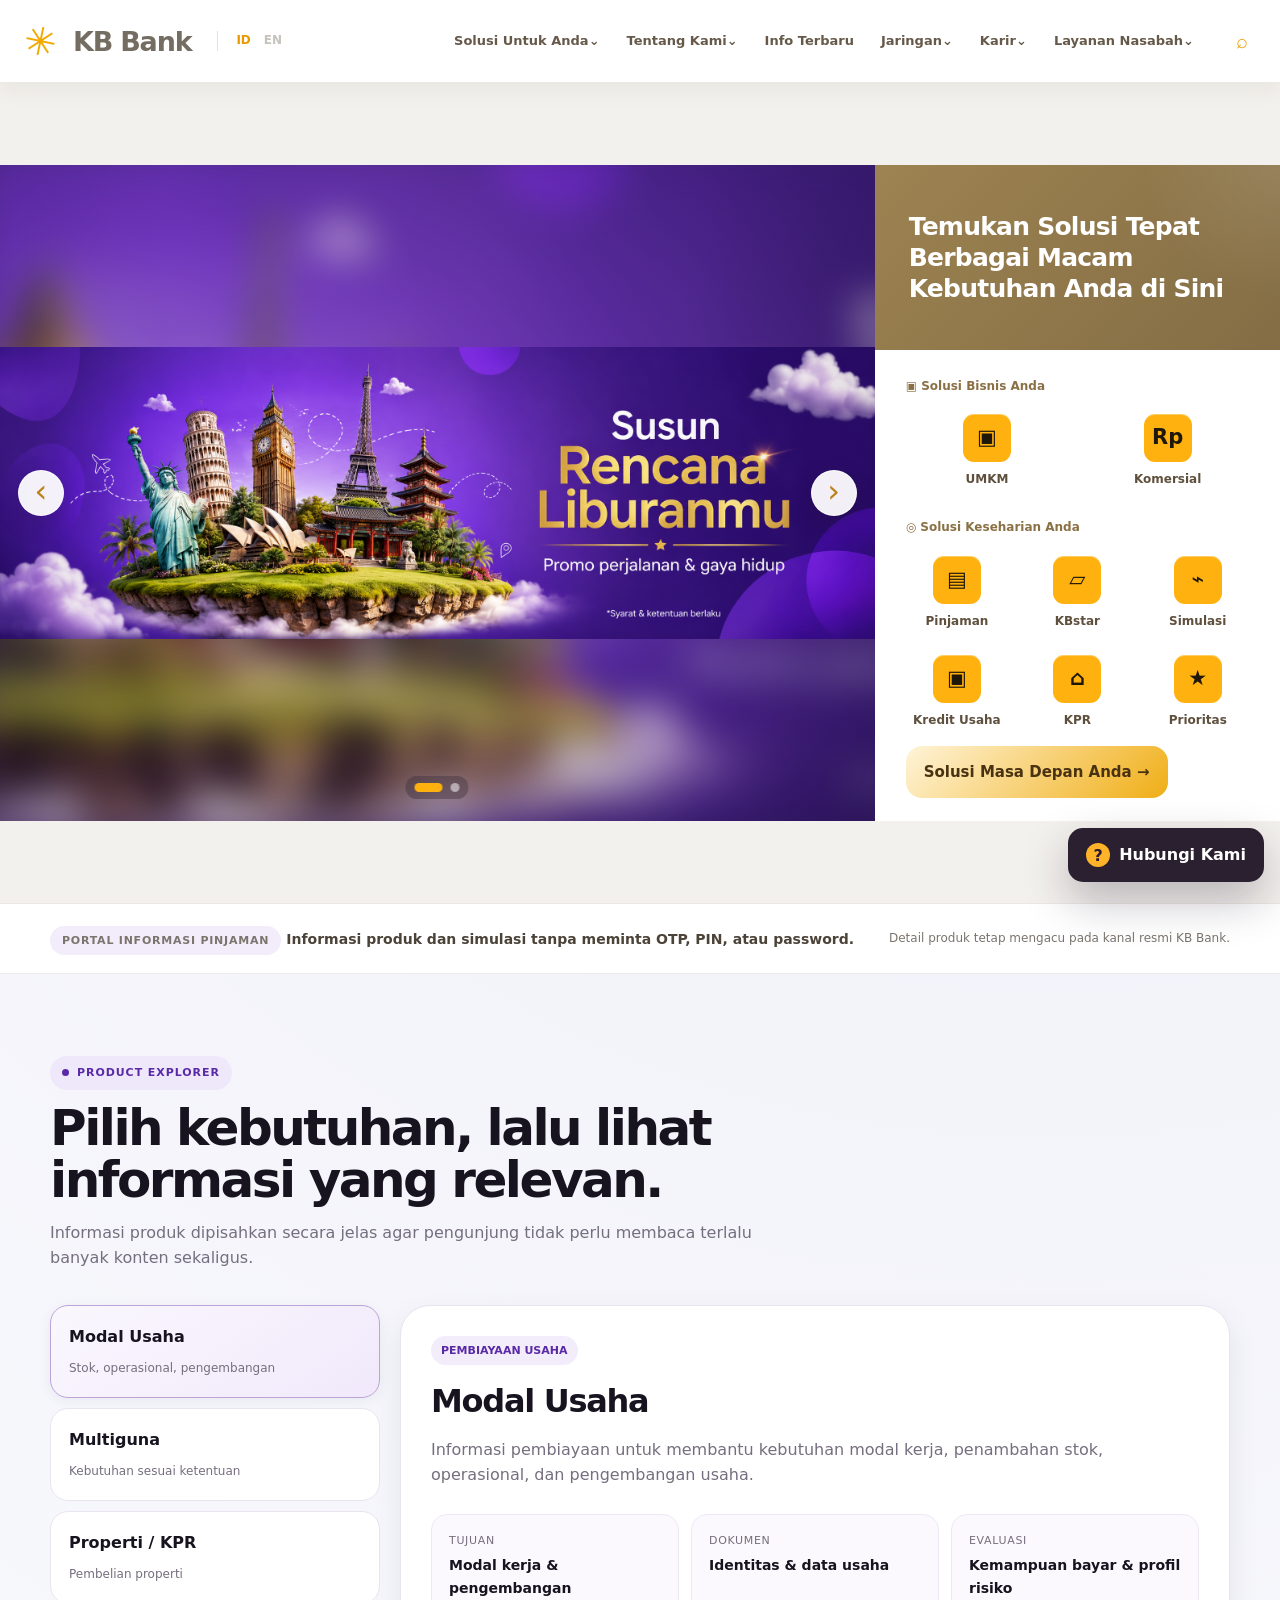
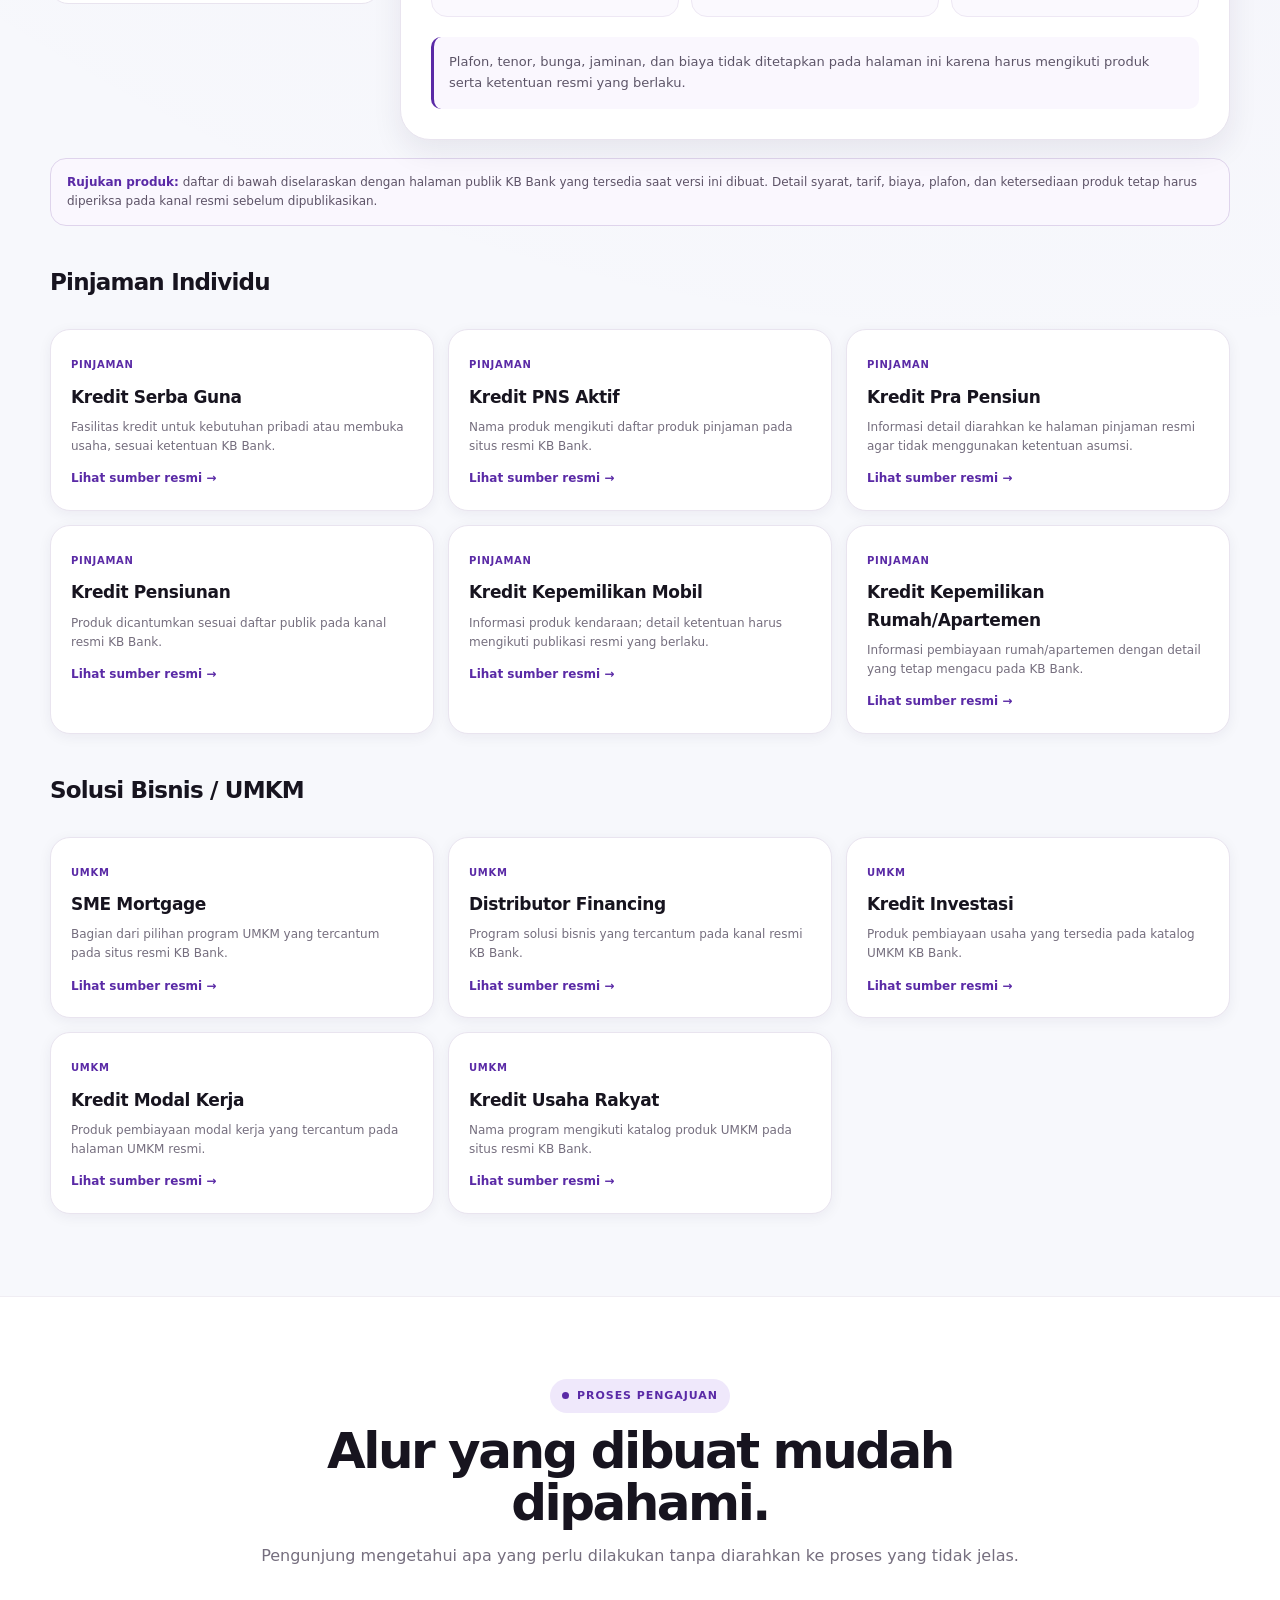
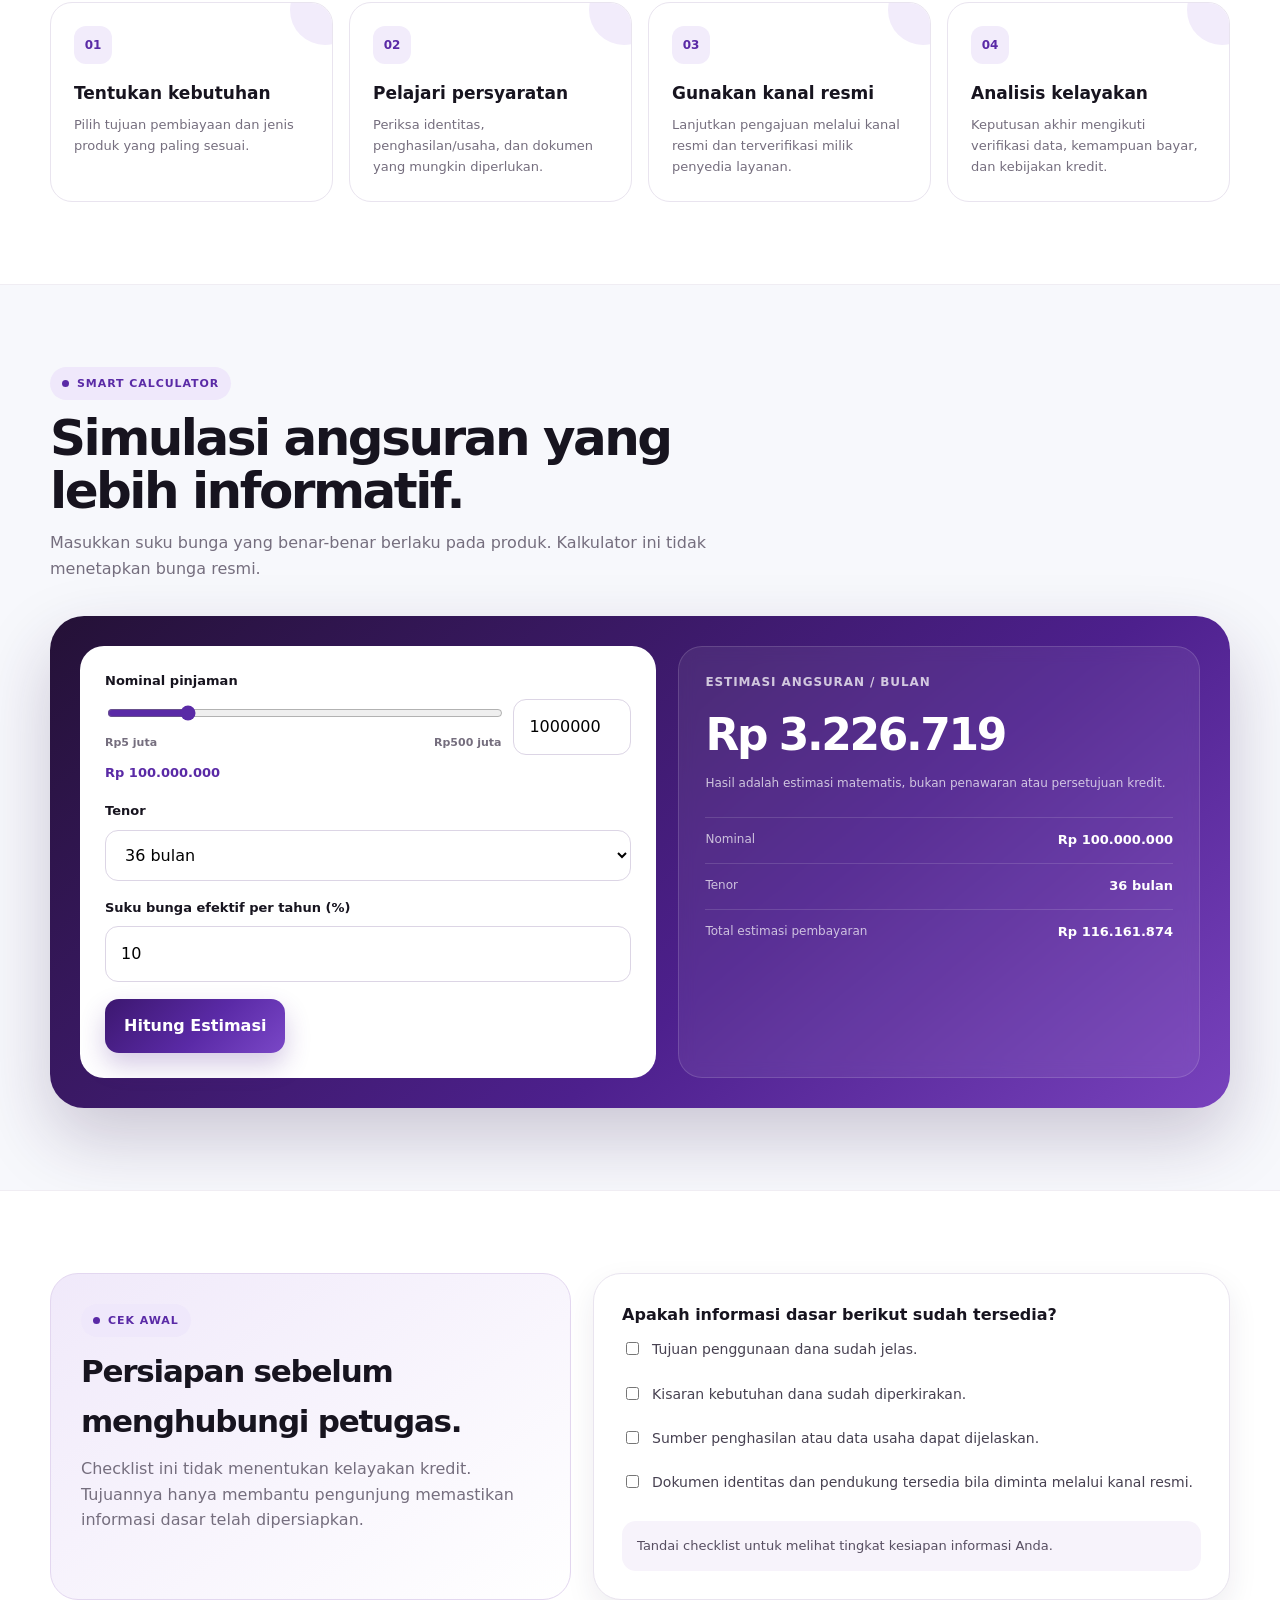
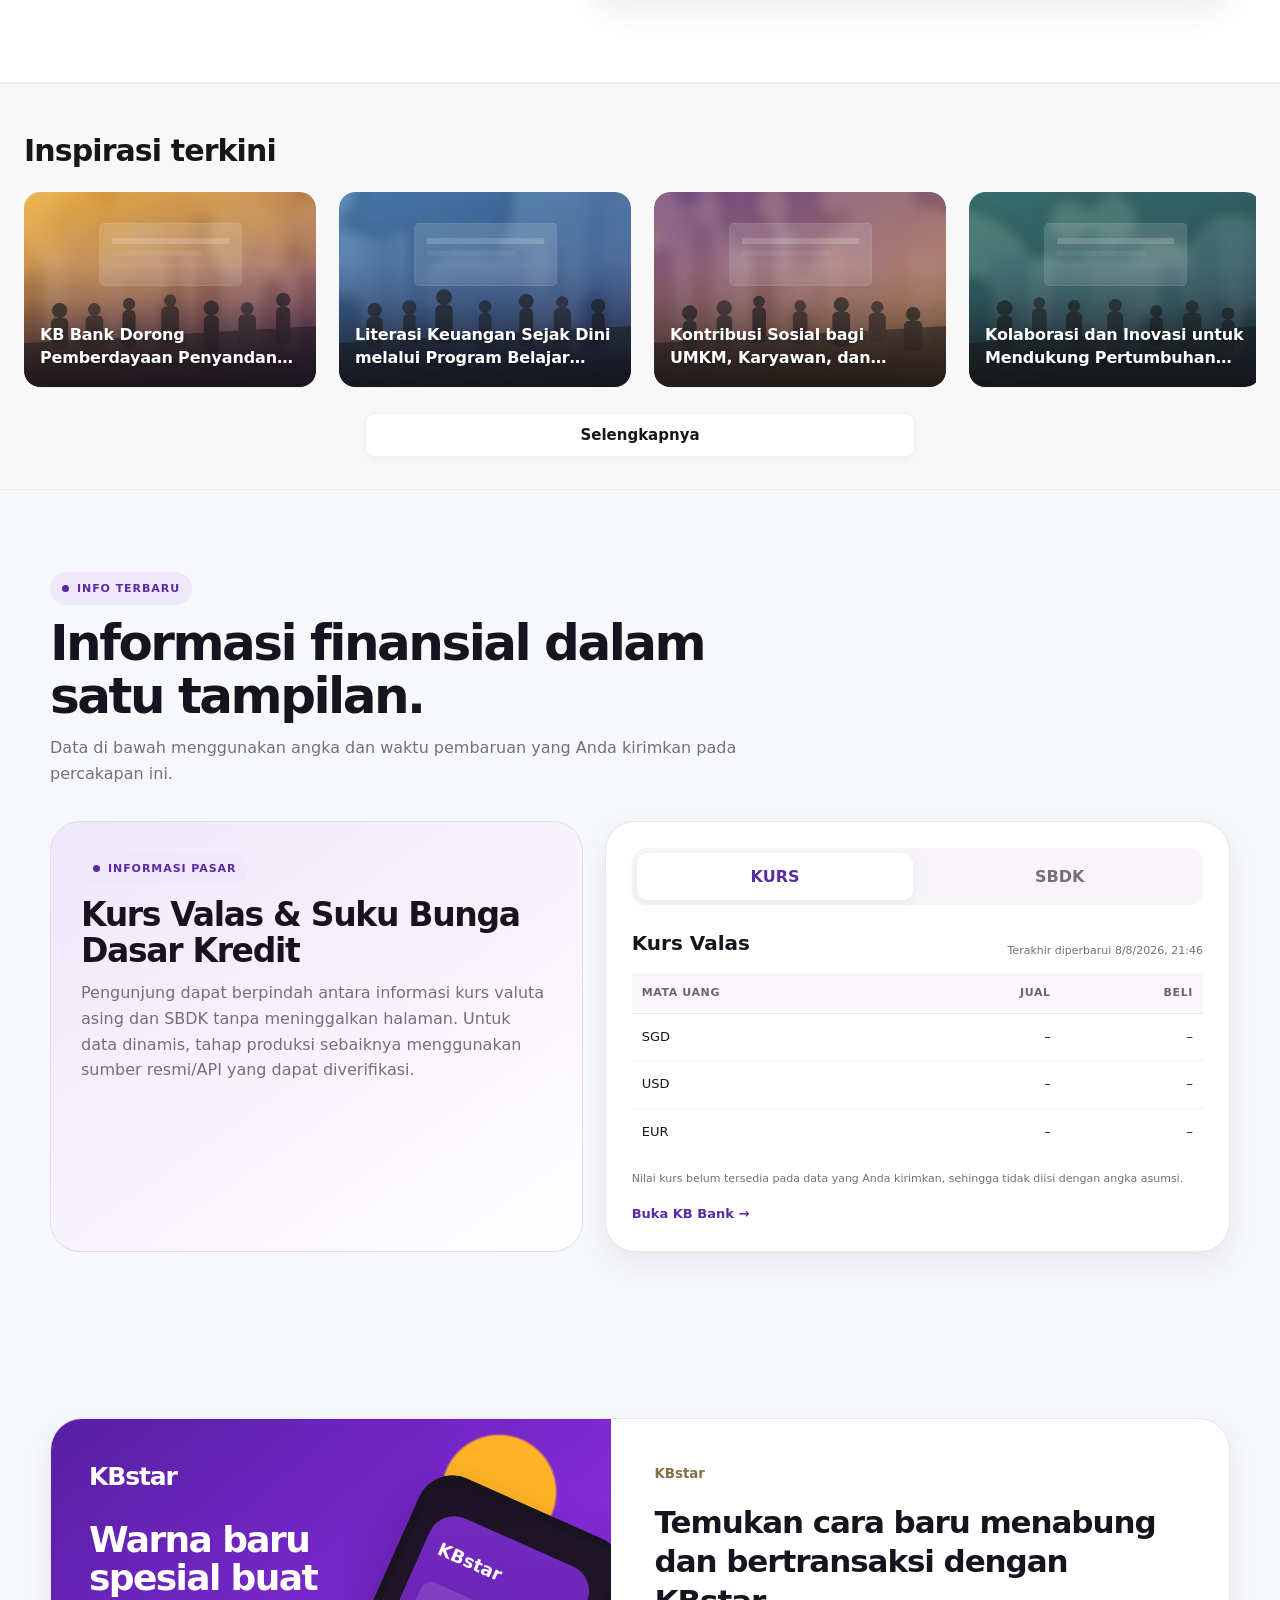
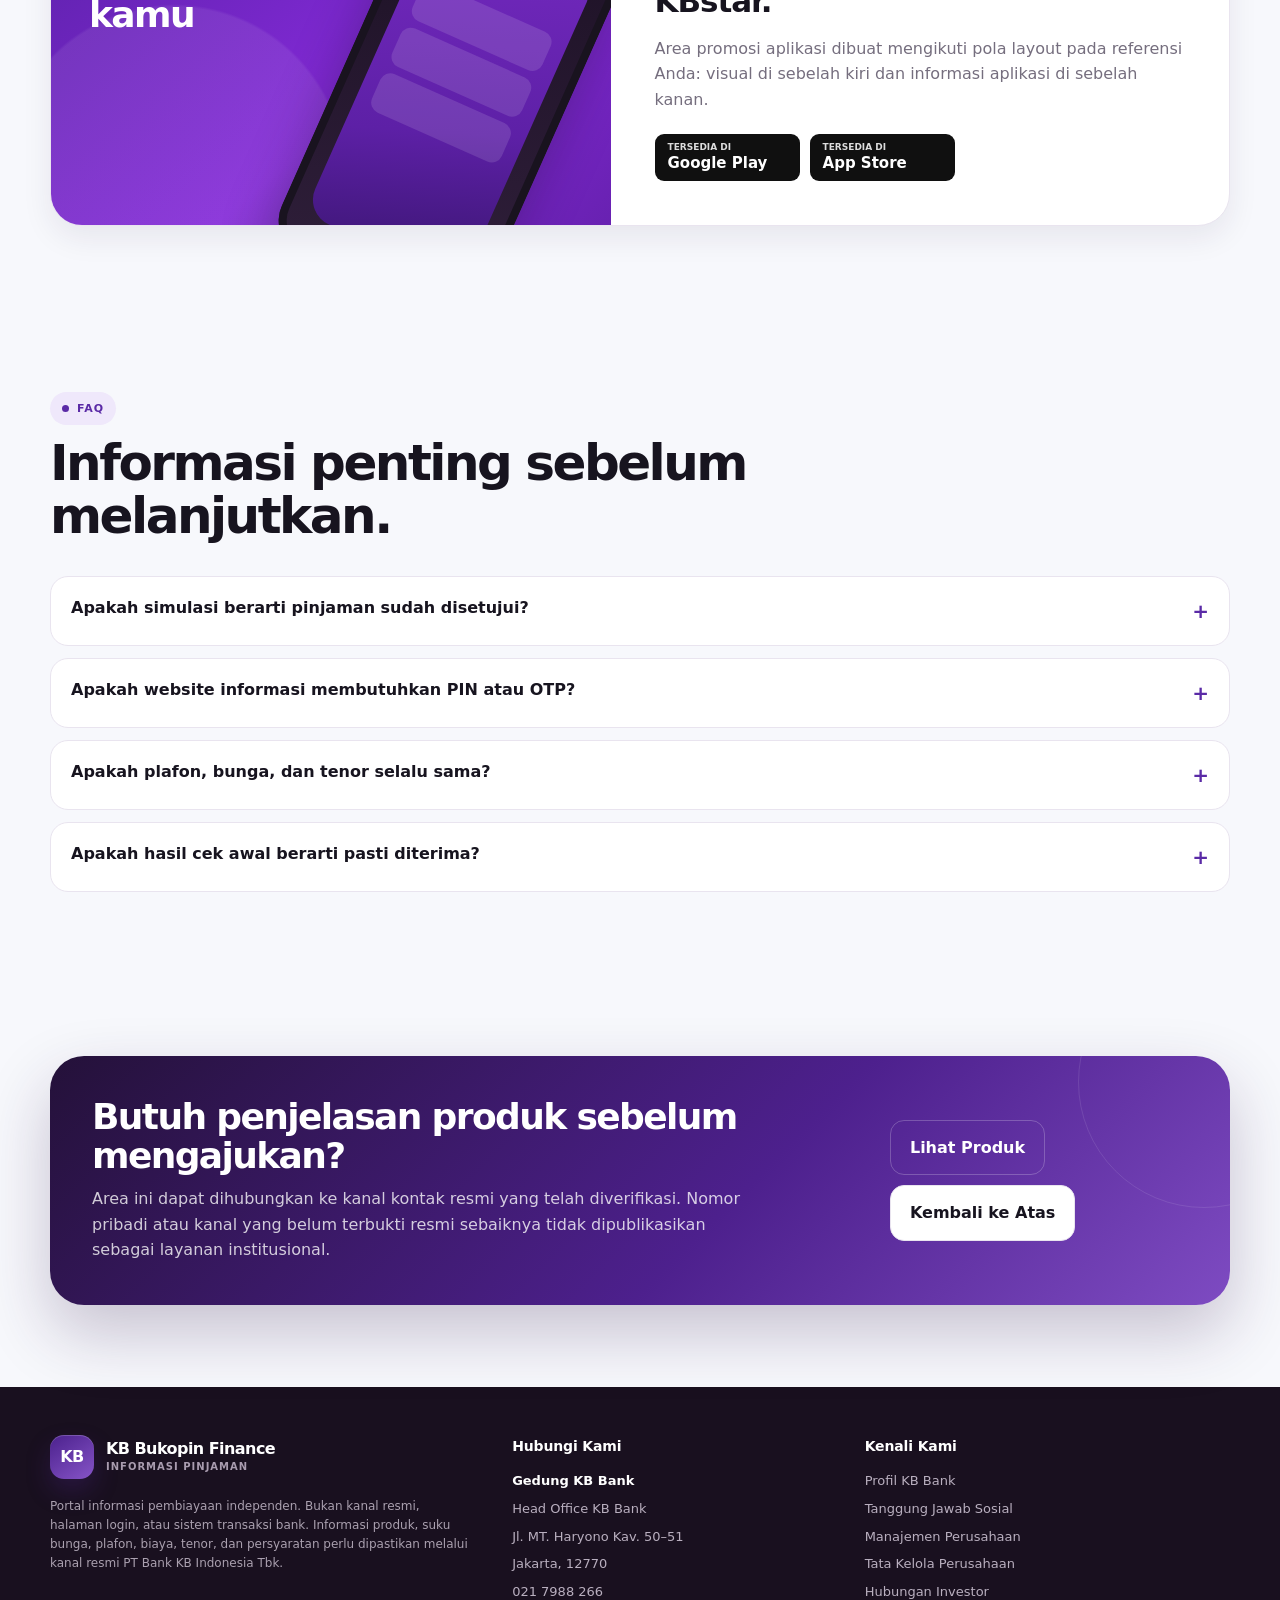
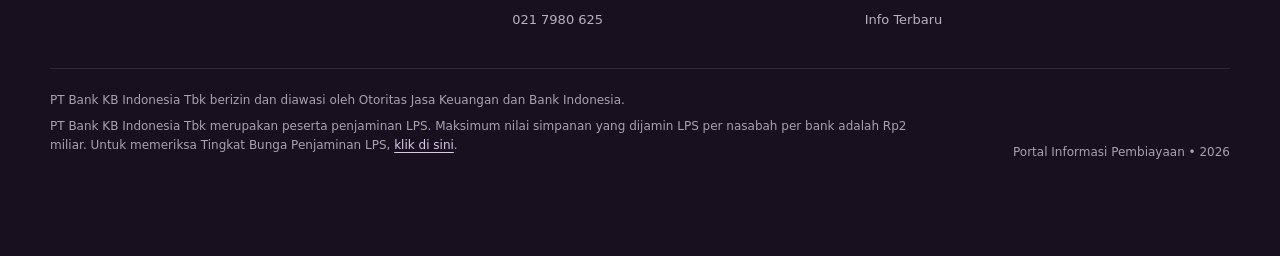
==== commit c83bf80f: "Add files via upload" ====
--- a/index.html
+++ b/index.html
@@ -53,30 +53,26 @@
 
   <main id="main-content" tabindex="-1">
     <section class="official-hero" id="home">
-      <div class="hero-feature">
-        <div class="feature-logos">
-          <div class="feature-bank">
-            <span class="mini-symbol">✳</span>
-            <span>KB Bank</span>
-          </div>
-          <div class="lps-badge" aria-label="Lembaga Penjamin Simpanan">
-            <span class="lps-hex">LPS</span>
-            <span class="lps-copy">Lembaga<br>Penjamin<br>Simpanan</span>
-          </div>
-        </div>
-
-        <div class="feature-card">
-          <h1>Informasi Pinjaman KB Bank untuk Berbagai Kebutuhan Anda</h1>
-          <p>
-            Pelajari pilihan pinjaman, persyaratan, simulasi angsuran, serta tahapan pengajuan
-            melalui portal informasi yang lebih sederhana dan mudah dipahami.
-          </p>
-        </div>
-
-        <div class="feature-cta">
-          <a class="btn feature-gold" href="#produk">Lihat Produk Pinjaman</a>
-          <a class="btn feature-light" href="#simulasi">Simulasi Angsuran</a>
-        </div>
+      <div class="hero-feature hero-promo" data-hero-carousel aria-roledescription="carousel" aria-label="Promosi pilihan">
+        <div class="hero-promo__viewport">
+          <div class="hero-promo__track" id="heroPromoTrack" aria-live="off"></div>
+        </div>
+
+        <button
+          class="hero-promo__control hero-promo__control--prev"
+          type="button"
+          aria-label="Slide sebelumnya"
+          data-hero-prev
+        >‹</button>
+
+        <button
+          class="hero-promo__control hero-promo__control--next"
+          type="button"
+          aria-label="Slide berikutnya"
+          data-hero-next
+        >›</button>
+
+        <div class="hero-promo__pagination" aria-label="Pilih slide" data-hero-pagination></div>
       </div>
 
       <aside class="solution-panel" aria-label="Solusi untuk Anda">
--- a/assets/css/app.css
+++ b/assets/css/app.css
@@ -791,6 +791,172 @@
     }
     .feature-light{background:#fff;border:1px solid #ddd5c9;color:#6a5842}
 
+
+    /* ===== Hero promotional carousel — isolated V2 component ===== */
+    .hero-feature.hero-promo{
+      padding:0;
+      background:#ece9e5;
+      isolation:isolate;
+    }
+    .hero-feature.hero-promo::after{
+      display:none;
+    }
+    .hero-promo__viewport{
+      position:absolute;
+      inset:0;
+      overflow:hidden;
+    }
+    .hero-promo__track{
+      width:100%;
+      height:100%;
+      display:flex;
+      transition:transform .48s cubic-bezier(.22,.61,.36,1);
+      will-change:transform;
+    }
+    .hero-promo__slide{
+      flex:0 0 100%;
+      min-width:0;
+      height:100%;
+      position:relative;
+      overflow:hidden;
+      background:#3d236c;
+    }
+    .hero-promo__link{
+      position:absolute;
+      inset:0;
+      display:block;
+      color:inherit;
+      text-decoration:none;
+    }
+    .hero-promo__backdrop,
+    .hero-promo__image{
+      position:absolute;
+      inset:0;
+      width:100%;
+      height:100%;
+      display:block;
+    }
+    .hero-promo__backdrop{
+      object-fit:cover;
+      transform:scale(1.06);
+      filter:blur(18px) saturate(.92);
+      opacity:.78;
+    }
+    .hero-promo__image{
+      object-fit:contain;
+      z-index:1;
+    }
+    .hero-promo__veil{
+      position:absolute;
+      inset:0;
+      z-index:2;
+      pointer-events:none;
+      background:
+        linear-gradient(90deg,rgba(15,10,22,.10),transparent 20%,transparent 80%,rgba(15,10,22,.10)),
+        linear-gradient(180deg,rgba(0,0,0,.02),transparent 70%,rgba(0,0,0,.12));
+    }
+    .hero-promo__control{
+      position:absolute;
+      z-index:4;
+      top:50%;
+      width:46px;
+      height:46px;
+      margin-top:-23px;
+      border:1px solid rgba(255,255,255,.78);
+      border-radius:50%;
+      background:rgba(255,255,255,.94);
+      color:#bc8219;
+      box-shadow:0 8px 24px rgba(28,20,13,.16);
+      display:grid;
+      place-items:center;
+      padding:0 0 4px;
+      font-size:32px;
+      line-height:1;
+      cursor:pointer;
+      transition:transform .18s ease,box-shadow .18s ease,background .18s ease;
+    }
+    .hero-promo__control:hover{
+      background:#fff;
+      transform:translateY(-1px);
+      box-shadow:0 11px 28px rgba(28,20,13,.20);
+    }
+    .hero-promo__control:active{
+      transform:translateY(0) scale(.97);
+    }
+    .hero-promo__control:focus-visible{
+      outline:3px solid rgba(255,183,0,.45);
+      outline-offset:3px;
+    }
+    .hero-promo__control--prev{left:18px}
+    .hero-promo__control--next{right:18px}
+
+    .hero-promo__pagination{
+      position:absolute;
+      z-index:4;
+      left:50%;
+      bottom:22px;
+      transform:translateX(-50%);
+      display:flex;
+      align-items:center;
+      gap:8px;
+      padding:7px 9px;
+      border-radius:999px;
+      background:rgba(28,18,35,.28);
+      backdrop-filter:blur(8px);
+    }
+    .hero-promo__dot{
+      width:9px;
+      height:9px;
+      padding:0;
+      border:0;
+      border-radius:999px;
+      background:rgba(255,255,255,.52);
+      cursor:pointer;
+      transition:width .18s ease,background .18s ease;
+    }
+    .hero-promo__dot[aria-current="true"]{
+      width:28px;
+      background:#ffb20f;
+    }
+    .hero-promo__dot:focus-visible{
+      outline:2px solid #fff;
+      outline-offset:3px;
+    }
+
+    @media(max-width:900px){
+      .hero-feature.hero-promo{
+        min-height:clamp(300px,52vw,460px);
+        padding:0;
+      }
+      .hero-promo__control{
+        width:44px;
+        height:44px;
+        margin-top:-22px;
+      }
+      .hero-promo__control--prev{left:12px}
+      .hero-promo__control--next{right:12px}
+      .hero-promo__pagination{bottom:14px}
+    }
+    @media(max-width:640px){
+      .hero-feature.hero-promo{
+        min-height:300px;
+        padding:0;
+      }
+      .hero-promo__image{
+        object-fit:contain;
+        object-position:center;
+      }
+      .hero-promo__control{
+        width:44px;
+        height:44px;
+        font-size:29px;
+        background:rgba(255,255,255,.92);
+      }
+      .hero-promo__pagination{
+        bottom:12px;
+      }
+    }
+
     .solution-panel{
       min-height:650px;background:#fff;position:relative;overflow:hidden
     }
@@ -892,4 +1058,6 @@
   .close-btn{width:44px;height:44px}
 }
 
-@media (prefers-reduced-motion: reduce){.inspiration-card__media,.inspiration-more__link{transition:none}}
+@media (prefers-reduced-motion: reduce){
+  .hero-promo__track,.hero-promo__control,.hero-promo__dot{transition:none}
+.inspiration-card__media,.inspiration-more__link{transition:none}}
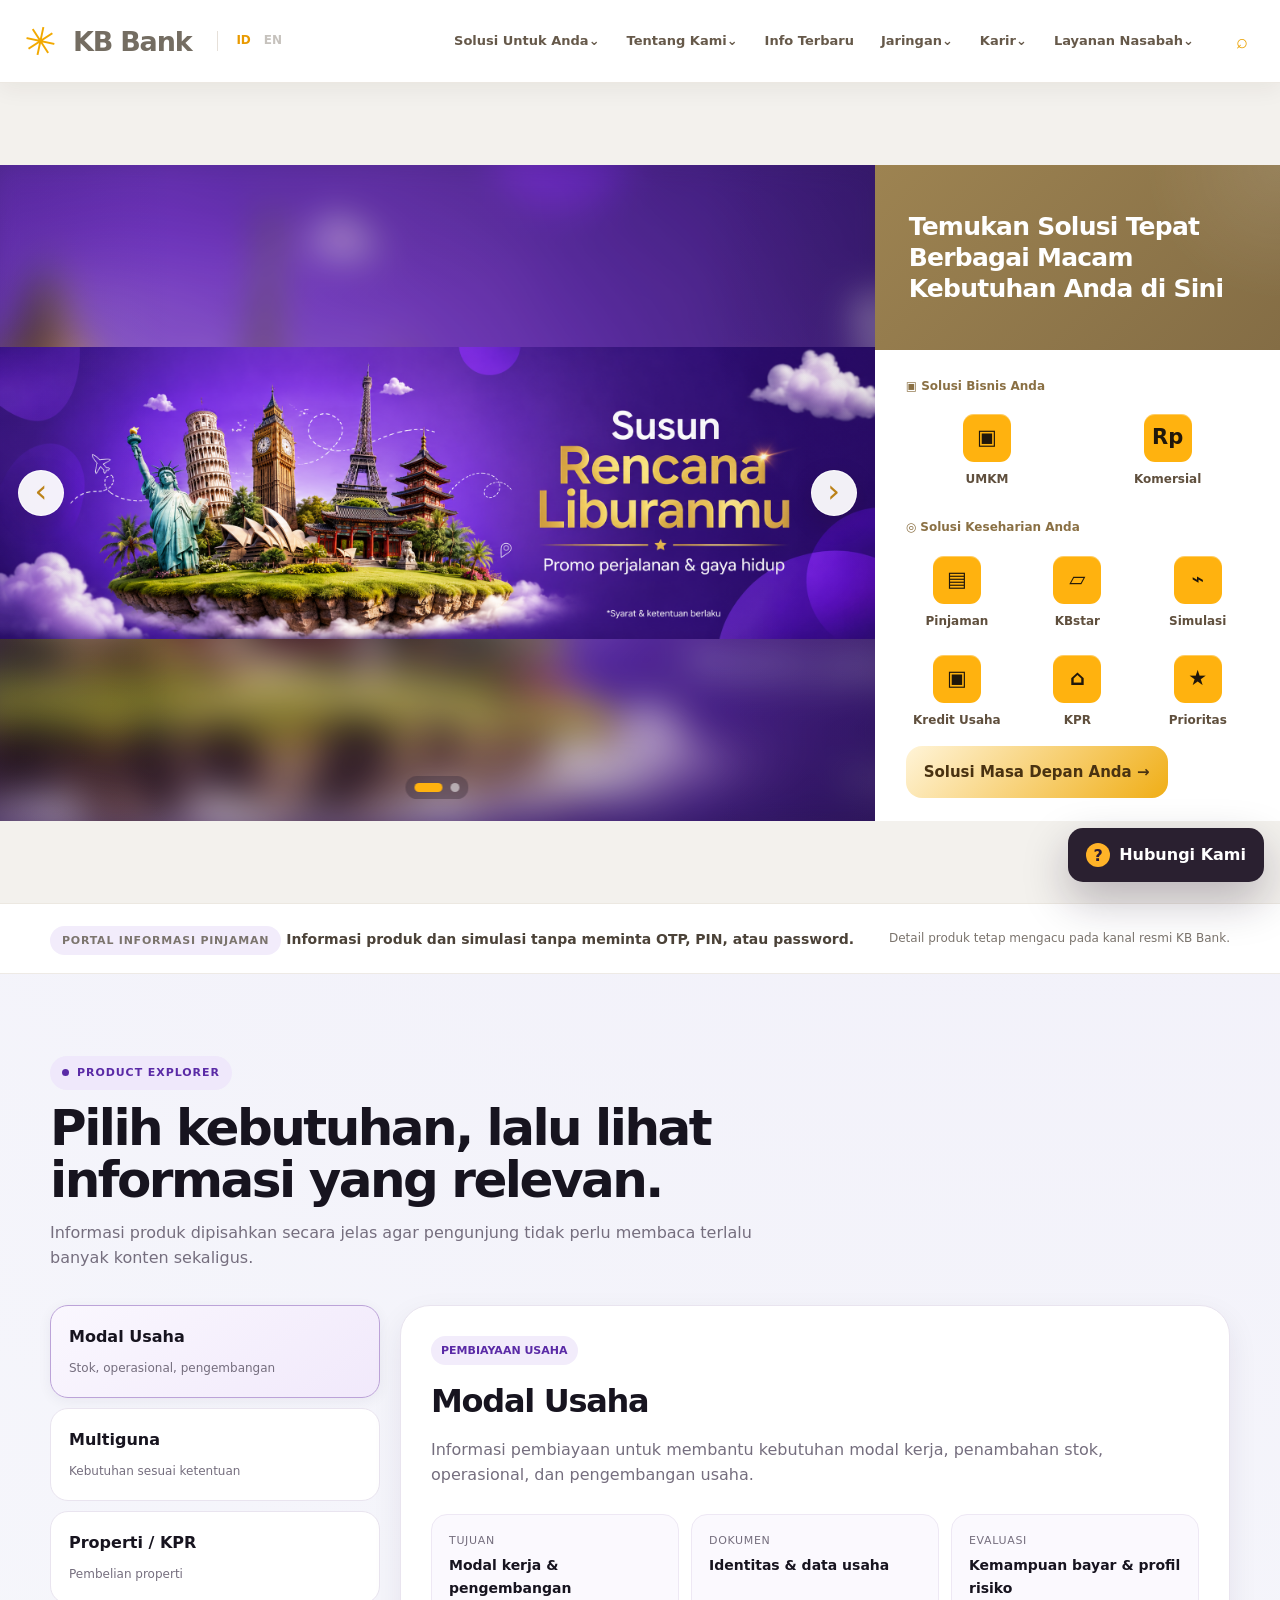
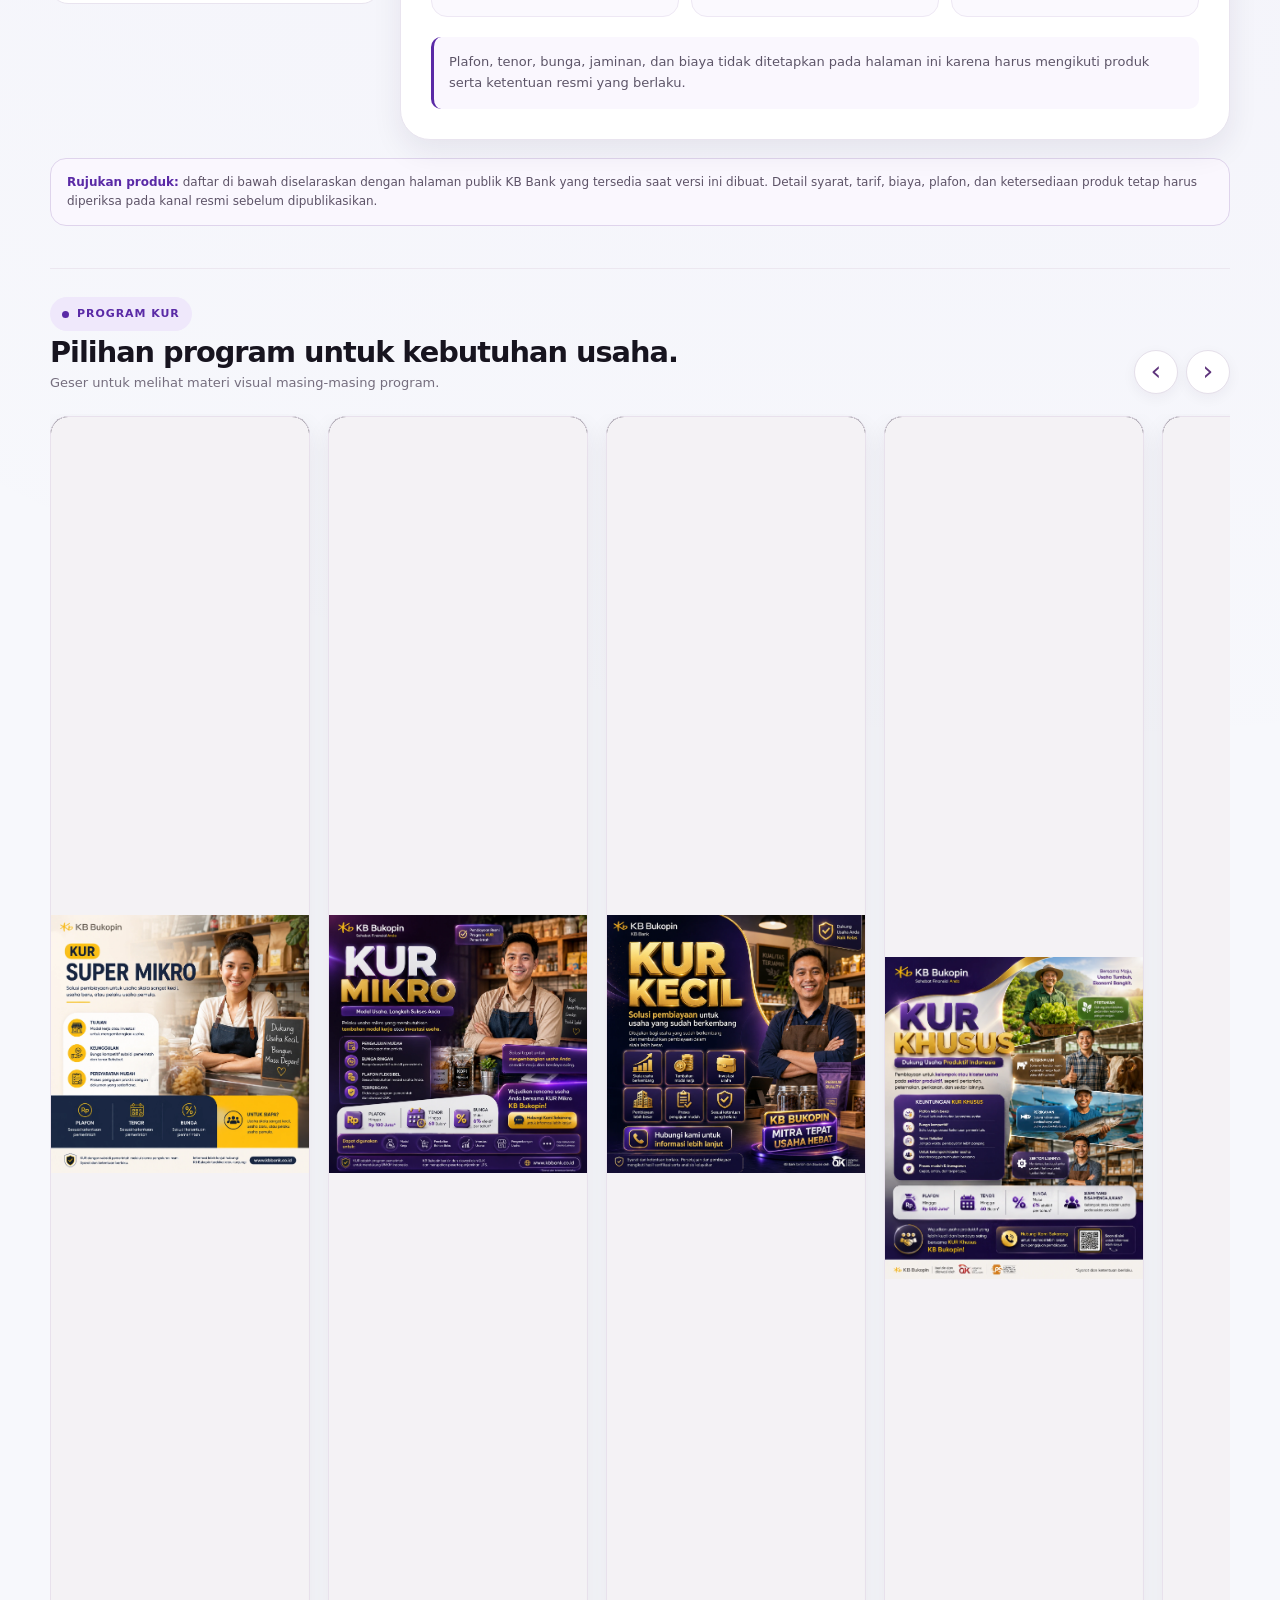
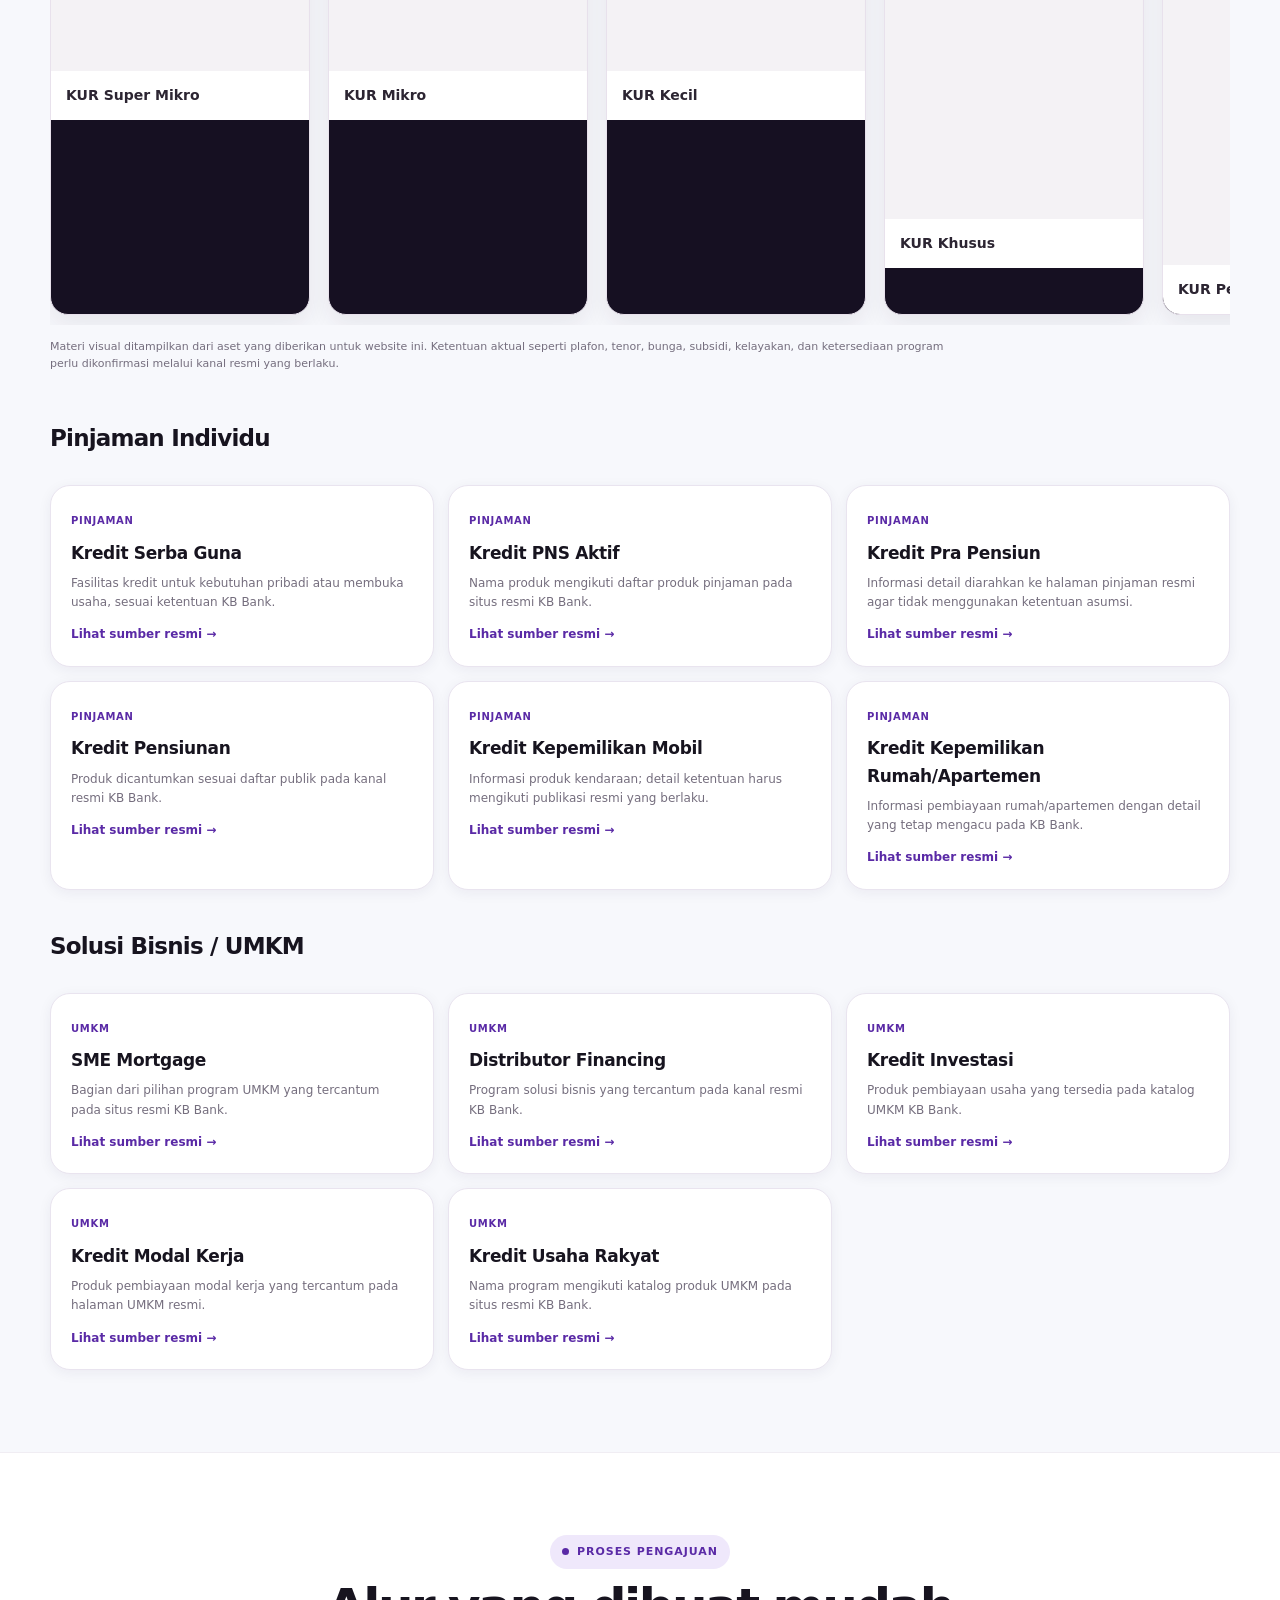
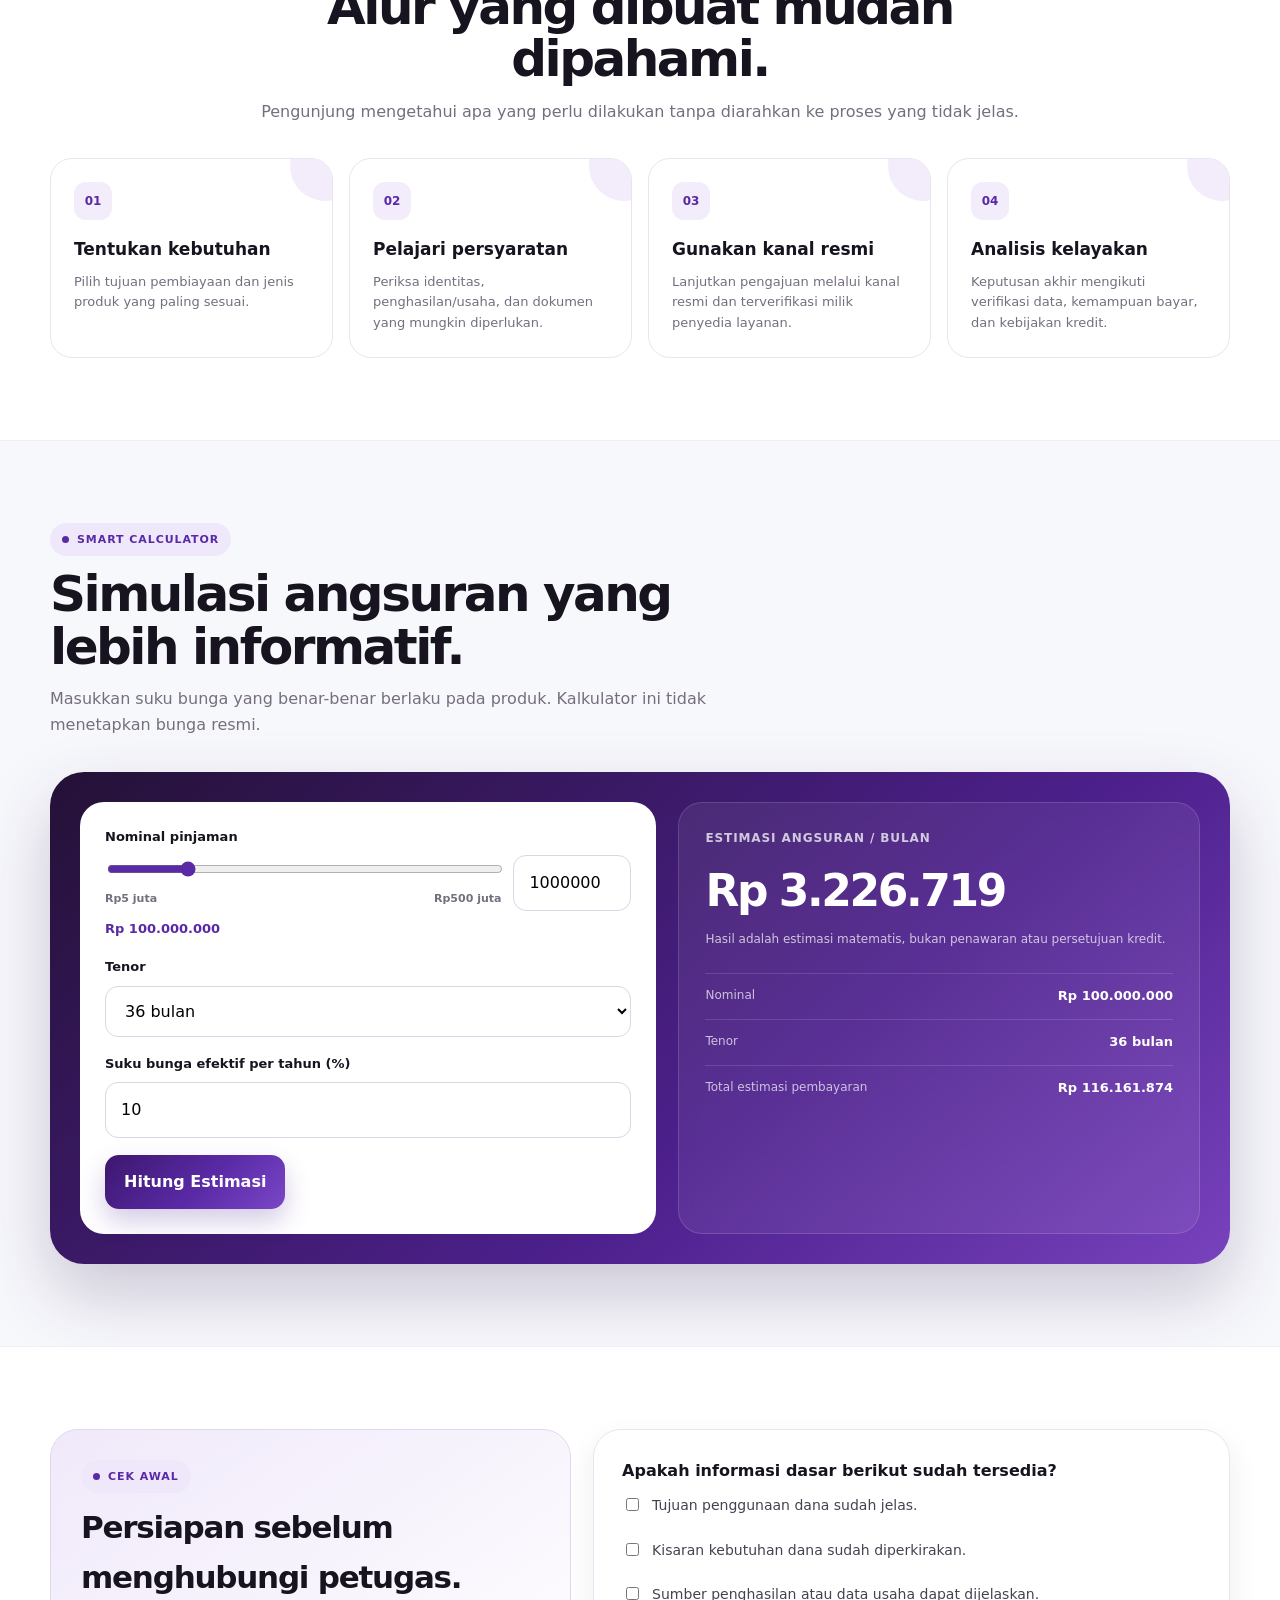
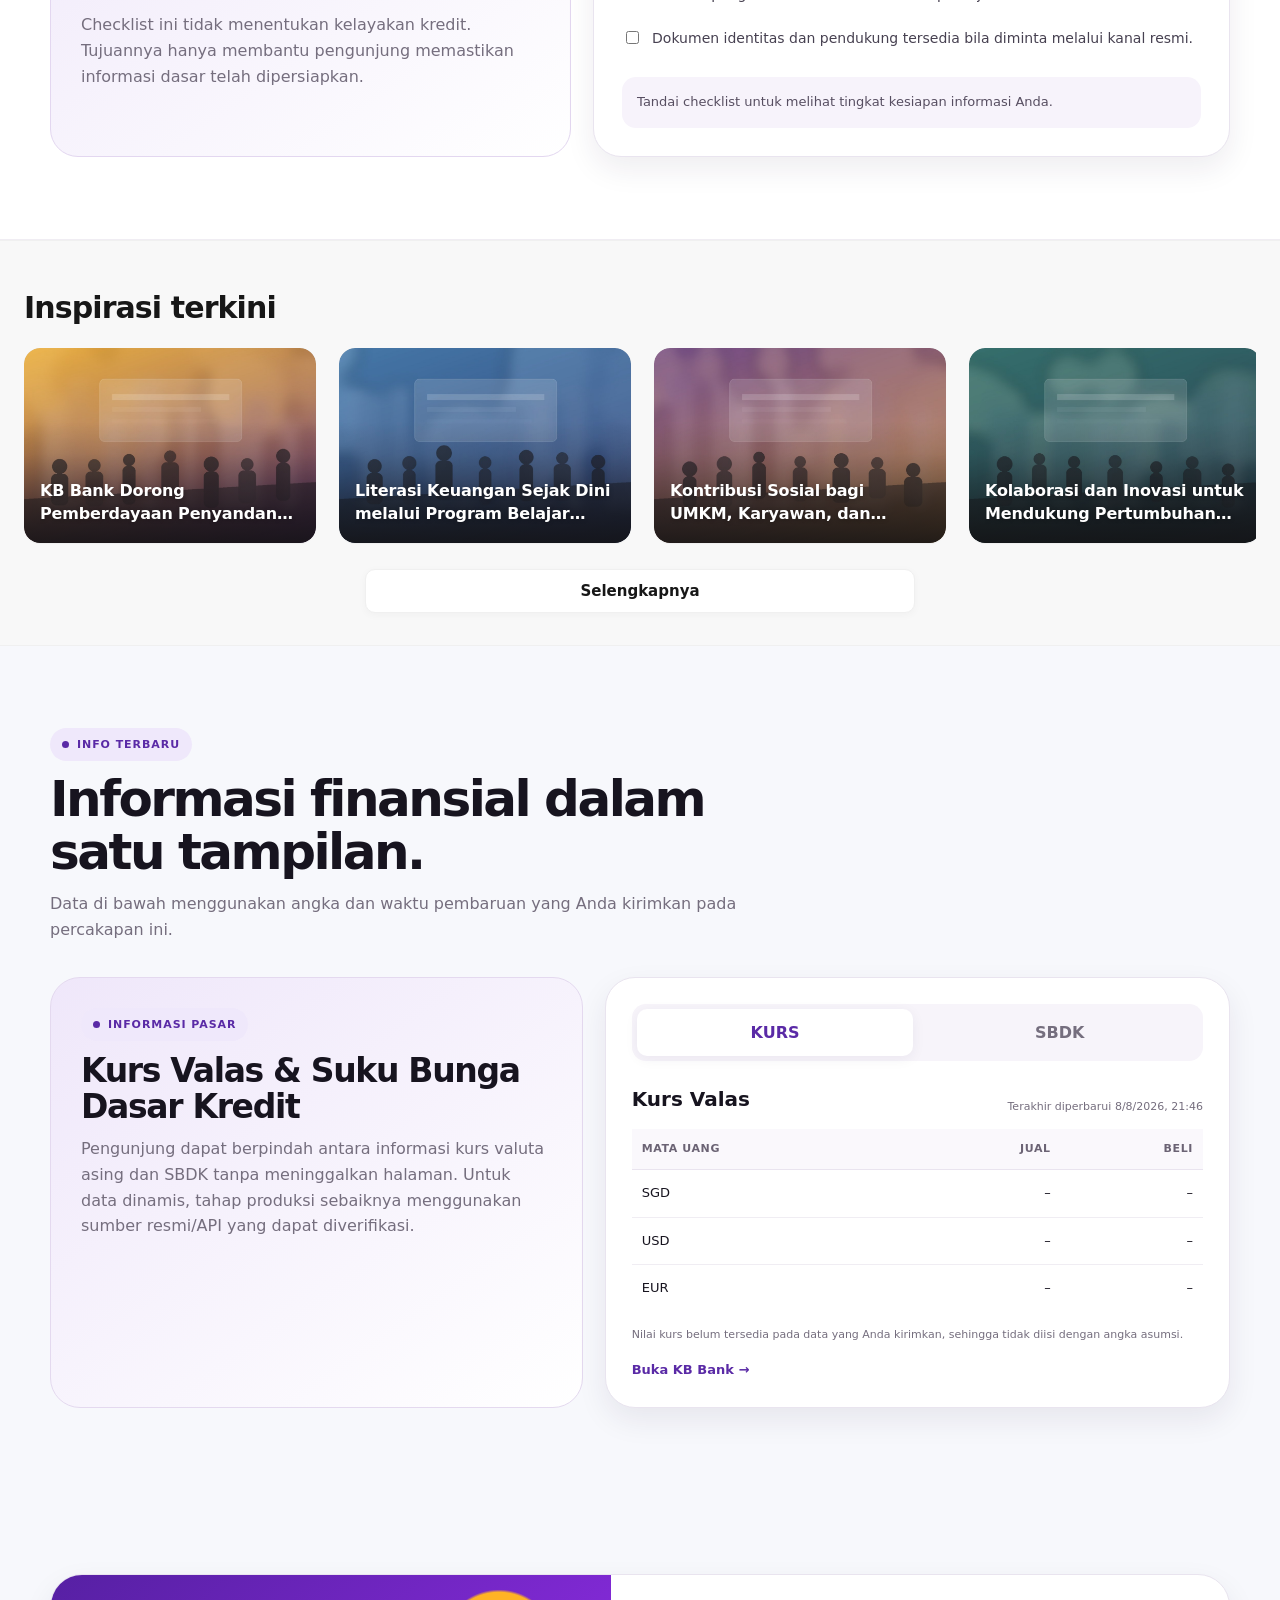
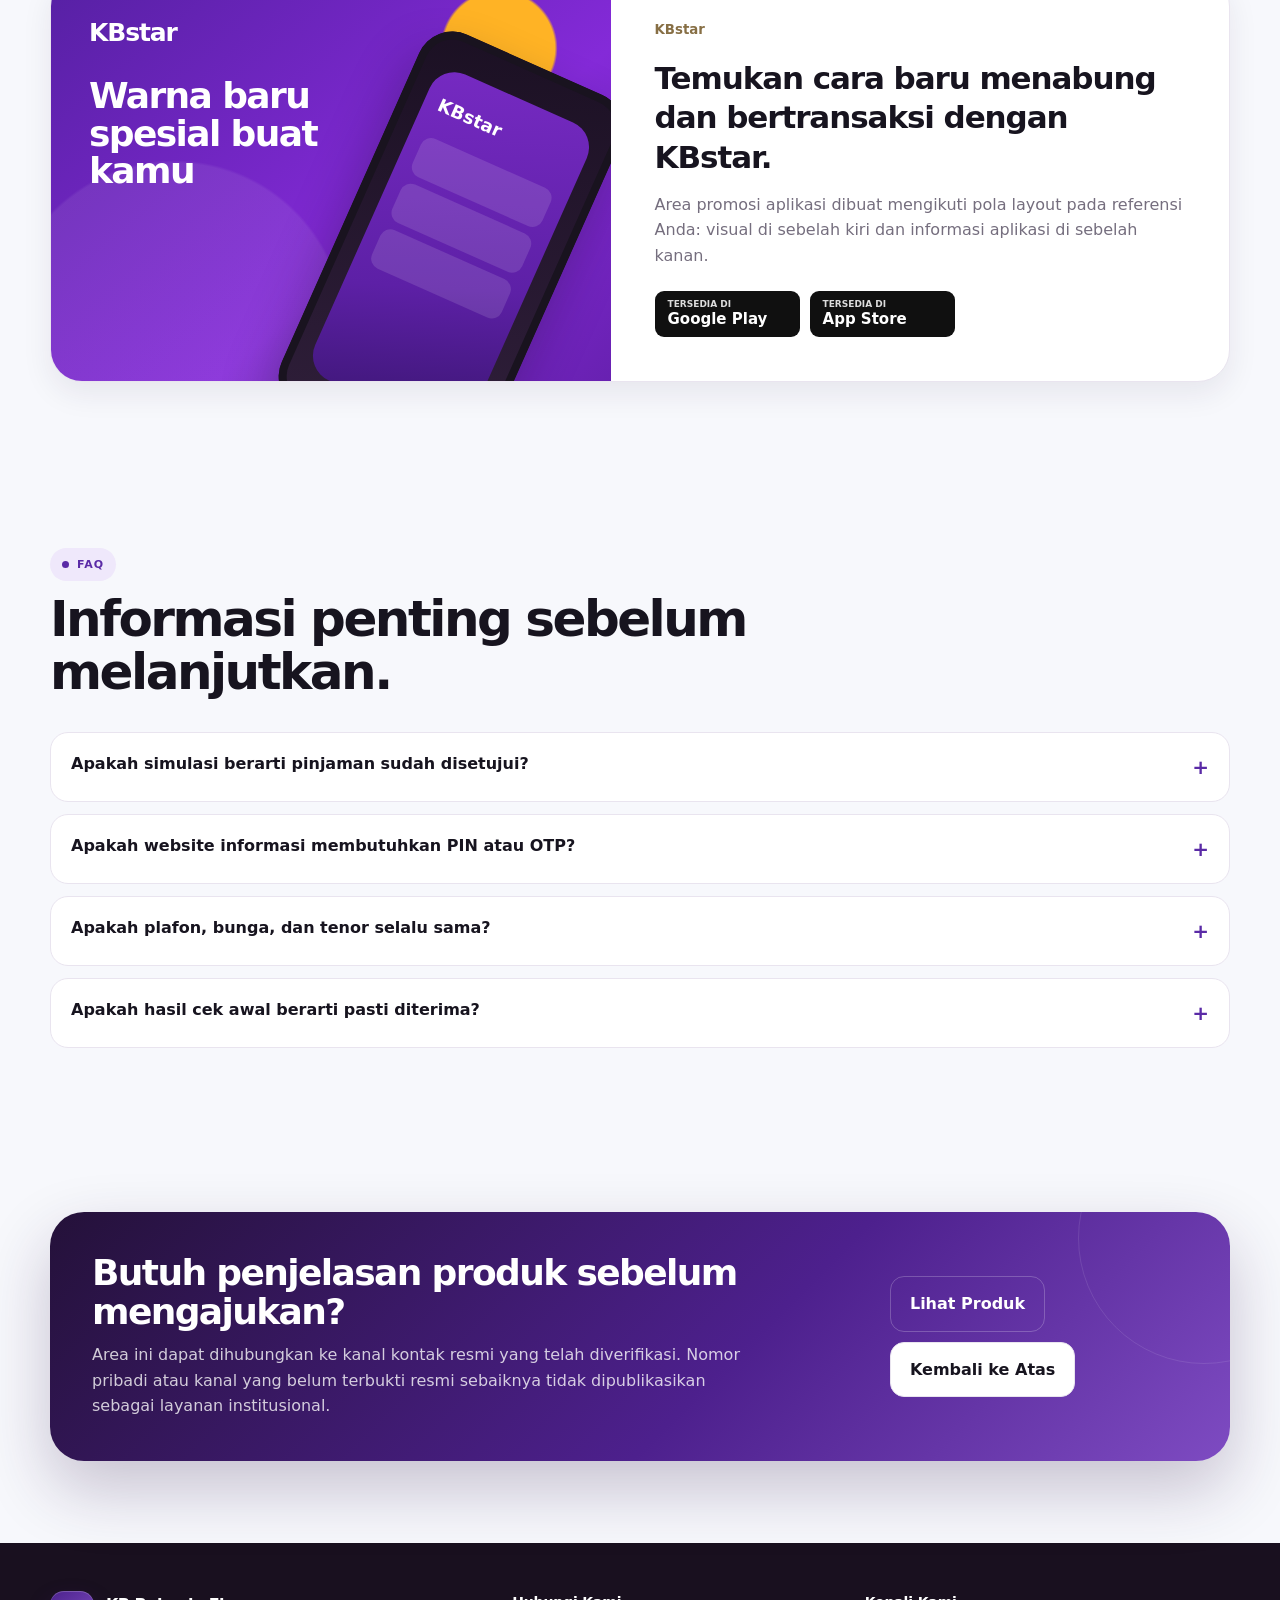
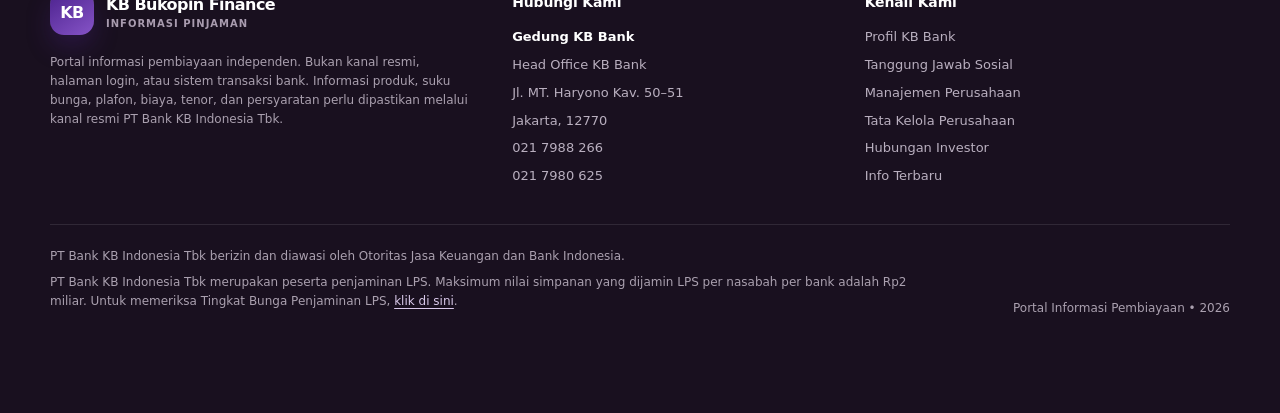
==== commit c65f9d29: "Add files via upload" ====
--- a/index.html
+++ b/index.html
@@ -188,6 +188,34 @@
           </div>
         </div>
 
+
+        <section class="loan-program-gallery reveal" aria-labelledby="loanProgramTitle">
+          <div class="loan-program-gallery__head">
+            <div>
+              <span class="eyebrow">Program KUR</span>
+              <h3 id="loanProgramTitle">Pilihan program untuk kebutuhan usaha.</h3>
+              <p>Geser untuk melihat materi visual masing-masing program.</p>
+            </div>
+            <div class="loan-program-gallery__controls" aria-label="Navigasi galeri program">
+              <button class="loan-program-gallery__control" type="button" aria-label="Program sebelumnya" data-loan-gallery-prev>‹</button>
+              <button class="loan-program-gallery__control" type="button" aria-label="Program berikutnya" data-loan-gallery-next>›</button>
+            </div>
+          </div>
+
+          <div
+            class="loan-program-gallery__track"
+            id="loanProgramTrack"
+            tabindex="0"
+            role="region"
+            aria-label="Galeri program KUR. Geser secara horizontal untuk melihat program lainnya."
+          ></div>
+
+          <p class="loan-program-gallery__notice">
+            Materi visual ditampilkan dari aset yang diberikan untuk website ini. Ketentuan aktual seperti plafon,
+            tenor, bunga, subsidi, kelayakan, dan ketersediaan program perlu dikonfirmasi melalui kanal resmi yang berlaku.
+          </p>
+        </section>
+
         <h3 class="subsection-title reveal">Pinjaman Individu</h3>
         <div class="official-products reveal">
           <article class="official-product">
--- a/assets/css/app.css
+++ b/assets/css/app.css
@@ -686,6 +686,207 @@
     }
 
   
+
+    /* ===== Loan program gallery — isolated component ===== */
+    .loan-program-gallery{
+      margin-top:42px;
+      margin-bottom:44px;
+      padding:28px 0 4px;
+      border-top:1px solid #ece7f0;
+    }
+    .loan-program-gallery__head{
+      display:flex;
+      align-items:flex-end;
+      justify-content:space-between;
+      gap:20px;
+      margin-bottom:20px;
+    }
+    .loan-program-gallery__head h3{
+      margin:5px 0 5px;
+      font-size:clamp(24px,2.25vw,32px);
+      line-height:1.12;
+      letter-spacing:-.035em;
+    }
+    .loan-program-gallery__head p{
+      margin:0;
+      color:var(--muted);
+      font-size:13px;
+    }
+    .loan-program-gallery__controls{
+      display:flex;
+      gap:8px;
+      flex:0 0 auto;
+    }
+    .loan-program-gallery__control{
+      width:44px;
+      height:44px;
+      display:grid;
+      place-items:center;
+      padding:0 0 3px;
+      border:1px solid #e5dfea;
+      border-radius:50%;
+      background:#fff;
+      color:#5d337b;
+      font-size:27px;
+      line-height:1;
+      cursor:pointer;
+      box-shadow:0 4px 14px rgba(43,28,57,.05);
+      transition:transform .18s ease,border-color .18s ease,box-shadow .18s ease;
+    }
+    .loan-program-gallery__control:hover{
+      transform:translateY(-1px);
+      border-color:#d7cae0;
+      box-shadow:0 7px 19px rgba(43,28,57,.09);
+    }
+    .loan-program-gallery__control:active{transform:translateY(0) scale(.97)}
+    .loan-program-gallery__control:focus-visible{
+      outline:3px solid rgba(116,67,155,.24);
+      outline-offset:3px;
+    }
+    .loan-program-gallery__track{
+      display:grid;
+      grid-auto-flow:column;
+      grid-auto-columns:minmax(260px,32%);
+      gap:18px;
+      overflow-x:auto;
+      overflow-y:hidden;
+      scroll-snap-type:x proximity;
+      overscroll-behavior-inline:contain;
+      scrollbar-width:none;
+      padding:2px 2px 10px;
+      -webkit-overflow-scrolling:touch;
+    }
+    .loan-program-gallery__track::-webkit-scrollbar{display:none}
+    .loan-program-gallery__track:focus-visible{
+      outline:3px solid rgba(116,67,155,.20);
+      outline-offset:4px;
+      border-radius:20px;
+    }
+    .loan-program-card{
+      scroll-snap-align:start;
+      min-width:0;
+      border-radius:18px;
+      overflow:hidden;
+      background:#161022;
+      border:1px solid #e8e1ec;
+      box-shadow:0 10px 24px rgba(36,25,46,.08);
+    }
+    .loan-program-card__button{
+      width:100%;
+      display:block;
+      padding:0;
+      border:0;
+      background:transparent;
+      color:inherit;
+      cursor:zoom-in;
+      text-align:left;
+    }
+    .loan-program-card__media{
+      width:100%;
+      aspect-ratio:4/5;
+      display:block;
+      object-fit:contain;
+      background:#f4f2f5;
+      transition:transform .24s ease;
+    }
+    .loan-program-card__button:hover .loan-program-card__media{
+      transform:scale(1.018);
+    }
+    .loan-program-card__button:focus-visible{
+      outline:3px solid #f0b228;
+      outline-offset:-5px;
+    }
+    .loan-program-card__caption{
+      display:block;
+      padding:13px 15px 14px;
+      background:#fff;
+      color:#2c2532;
+      font-size:14px;
+      font-weight:750;
+    }
+    .loan-program-gallery__notice{
+      max-width:920px;
+      margin:13px 0 0;
+      color:var(--muted);
+      font-size:11px;
+      line-height:1.55;
+    }
+
+    .loan-program-lightbox{
+      position:fixed;
+      inset:0;
+      z-index:120;
+      display:none;
+      place-items:center;
+      padding:24px;
+      background:rgba(18,12,23,.76);
+      backdrop-filter:blur(7px);
+    }
+    .loan-program-lightbox.is-open{display:grid}
+    .loan-program-lightbox__dialog{
+      position:relative;
+      width:min(92vw,900px);
+      max-height:90vh;
+      display:grid;
+      place-items:center;
+    }
+    .loan-program-lightbox__image{
+      max-width:100%;
+      max-height:86vh;
+      display:block;
+      object-fit:contain;
+      border-radius:18px;
+      box-shadow:0 30px 80px rgba(0,0,0,.32);
+    }
+    .loan-program-lightbox__close{
+      position:absolute;
+      top:-14px;
+      right:-14px;
+      width:44px;
+      height:44px;
+      display:grid;
+      place-items:center;
+      border:1px solid rgba(255,255,255,.55);
+      border-radius:50%;
+      background:#fff;
+      color:#2d2232;
+      font-size:25px;
+      cursor:pointer;
+      box-shadow:0 8px 22px rgba(0,0,0,.18);
+    }
+    .loan-program-lightbox__close:focus-visible{
+      outline:3px solid #f0b228;
+      outline-offset:3px;
+    }
+
+    @media(max-width:900px){
+      .loan-program-gallery__track{grid-auto-columns:minmax(250px,46%)}
+    }
+    @media(max-width:640px){
+      .loan-program-gallery{
+        margin-top:34px;
+        margin-bottom:36px;
+        padding-top:24px;
+      }
+      .loan-program-gallery__head{
+        align-items:flex-start;
+      }
+      .loan-program-gallery__head h3{font-size:26px}
+      .loan-program-gallery__head p{font-size:12px}
+      .loan-program-gallery__controls{display:none}
+      .loan-program-gallery__track{
+        width:100%;
+        grid-auto-columns:min(82vw,320px);
+        gap:14px;
+        padding-right:16px;
+      }
+      .loan-program-card{border-radius:16px}
+      .loan-program-gallery__notice{font-size:10.5px}
+      .loan-program-lightbox{padding:14px}
+      .loan-program-lightbox__dialog{width:96vw}
+      .loan-program-lightbox__close{top:-8px;right:-6px}
+    }
+
     /* ===== V7 Corporate KB-inspired header & hero ===== */
     .corp-header{
       position:sticky;top:0;z-index:90;background:#fff;
@@ -1059,5 +1260,7 @@
 }
 
 @media (prefers-reduced-motion: reduce){
+  .loan-program-card__media,.loan-program-gallery__control{transition:none}
+
   .hero-promo__track,.hero-promo__control,.hero-promo__dot{transition:none}
 .inspiration-card__media,.inspiration-more__link{transition:none}}
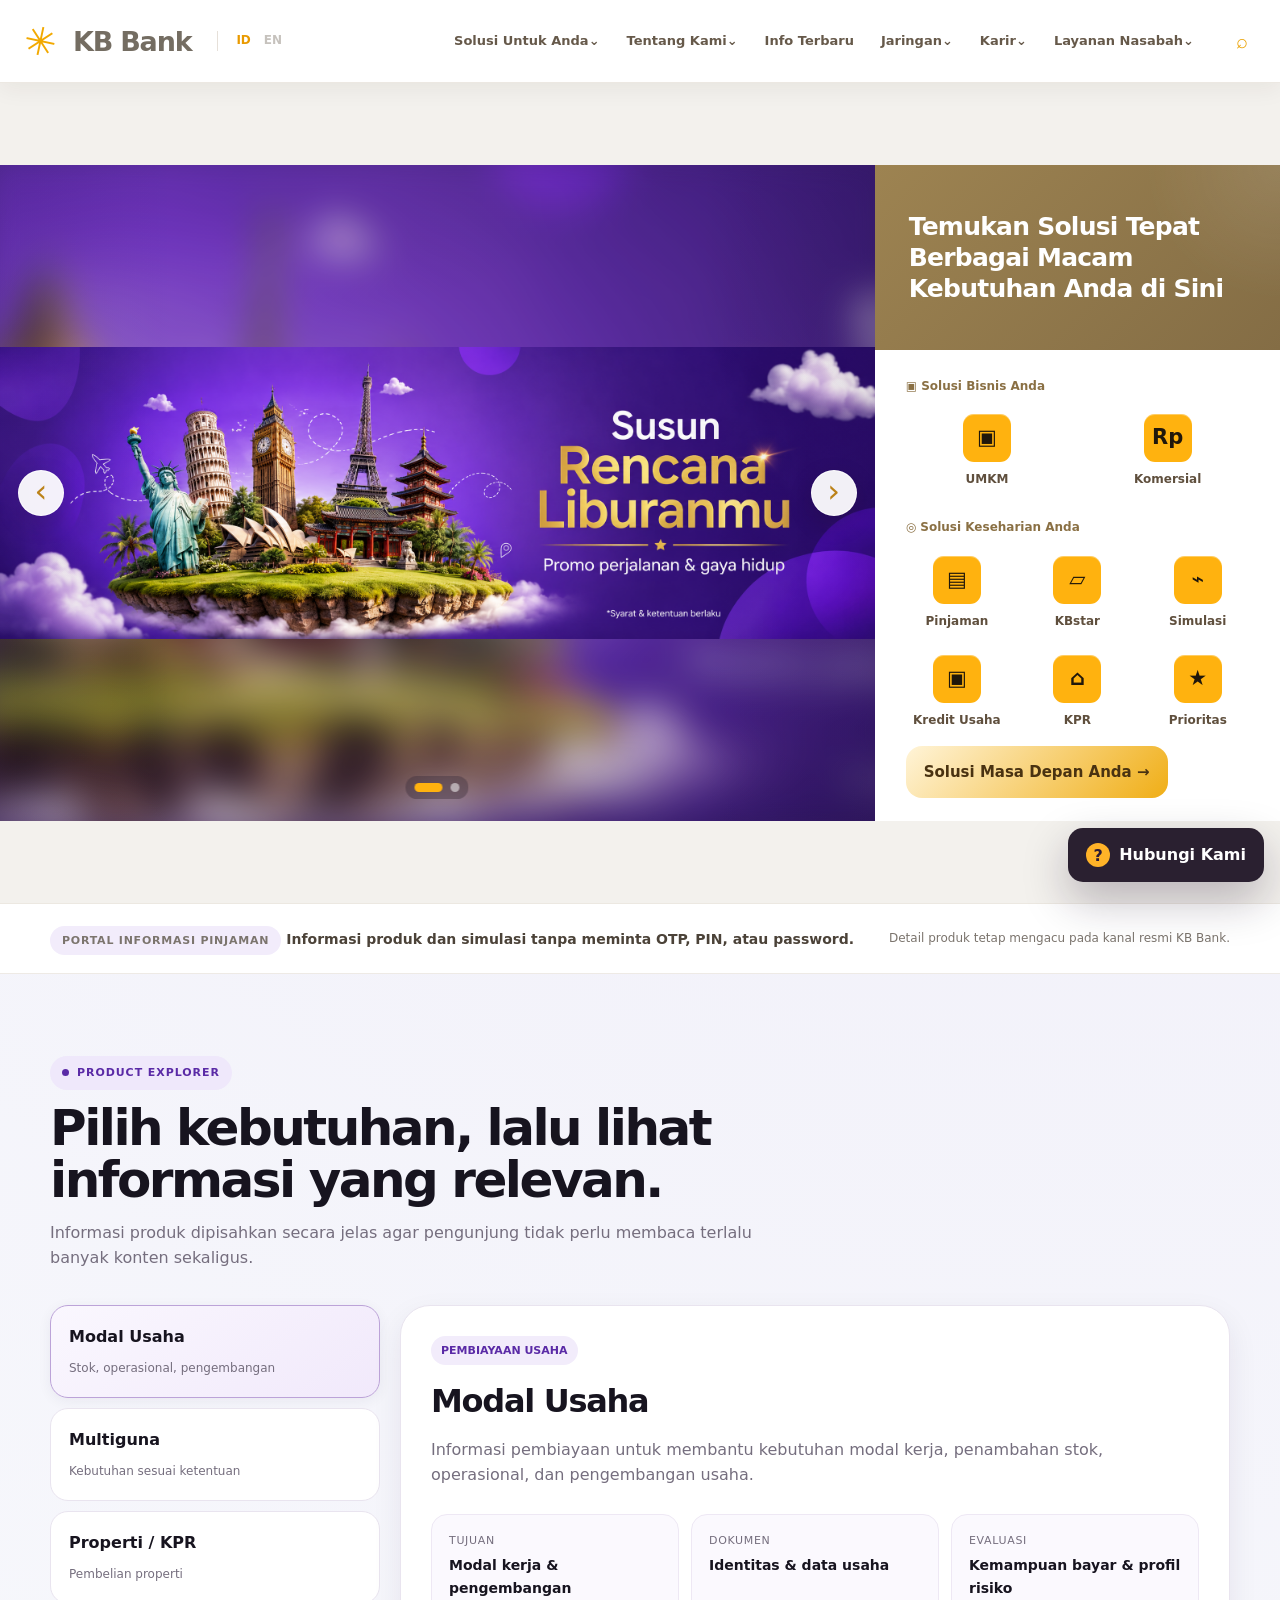
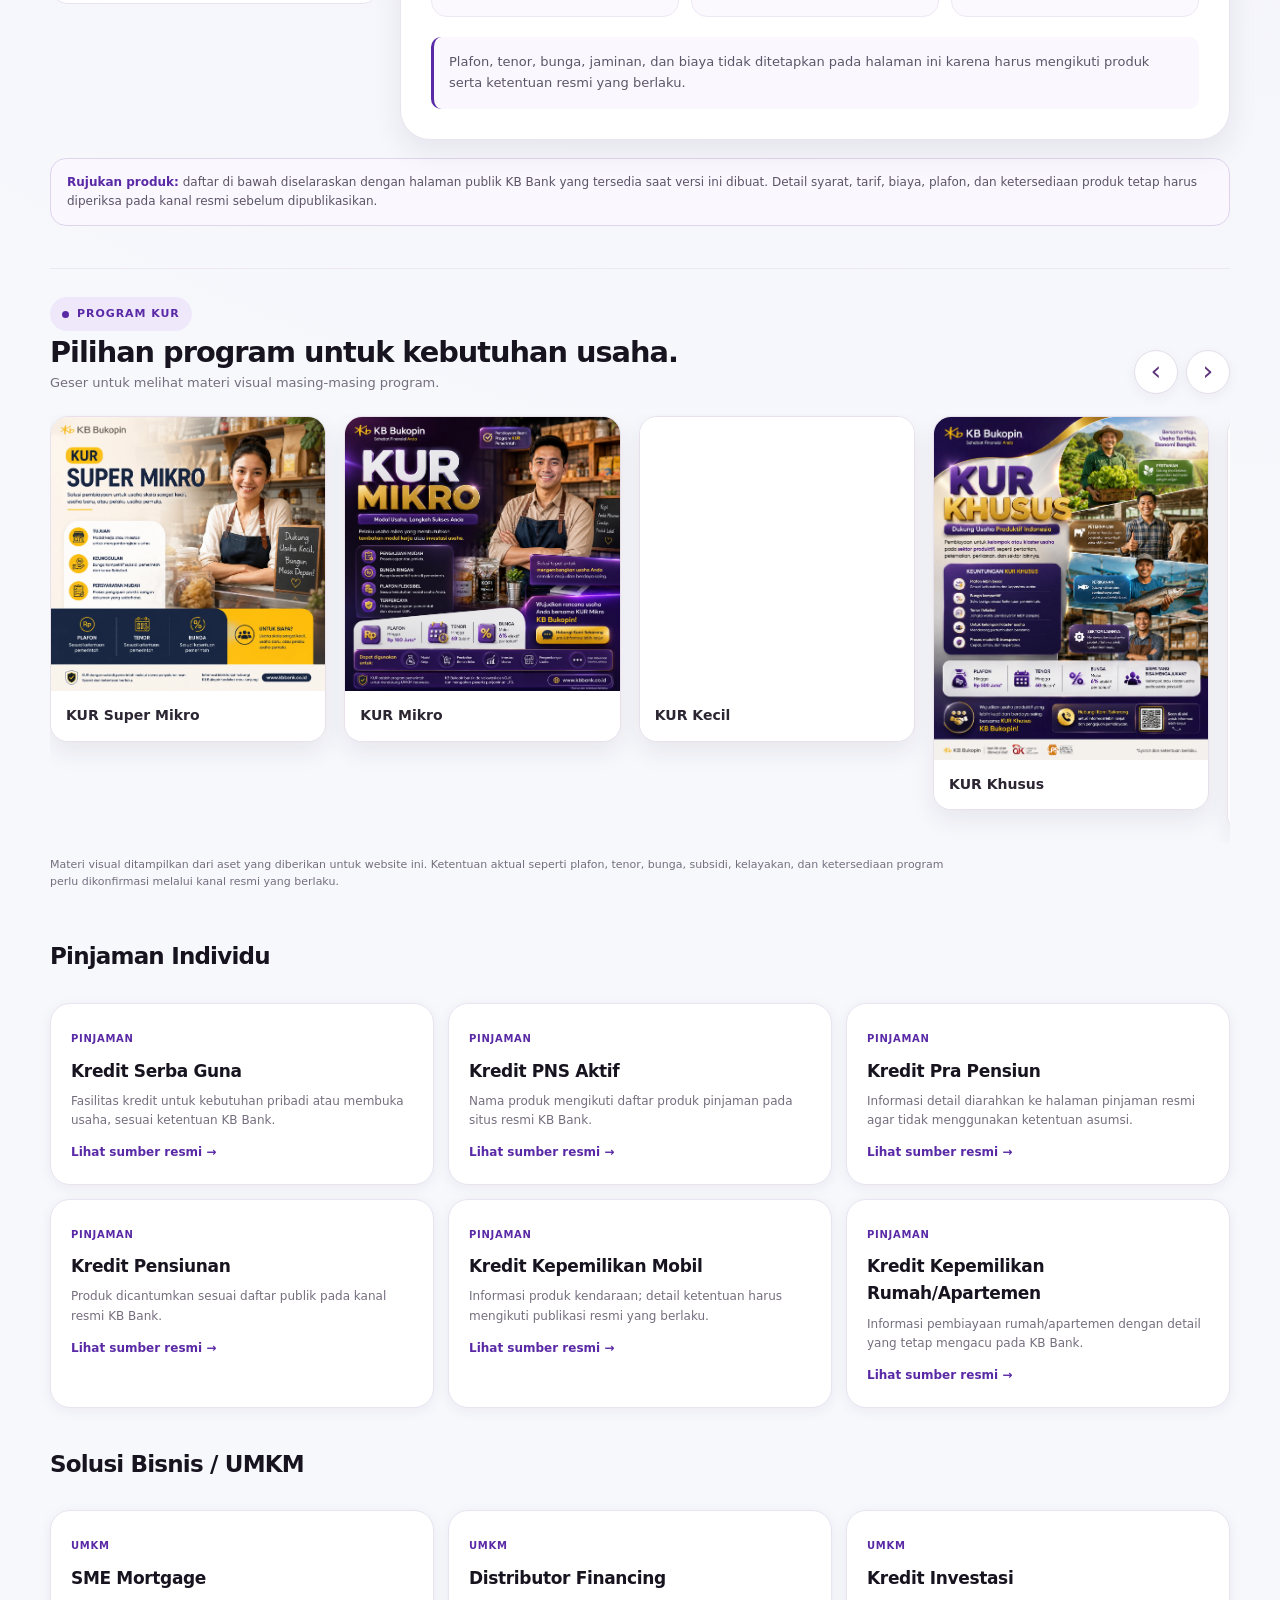
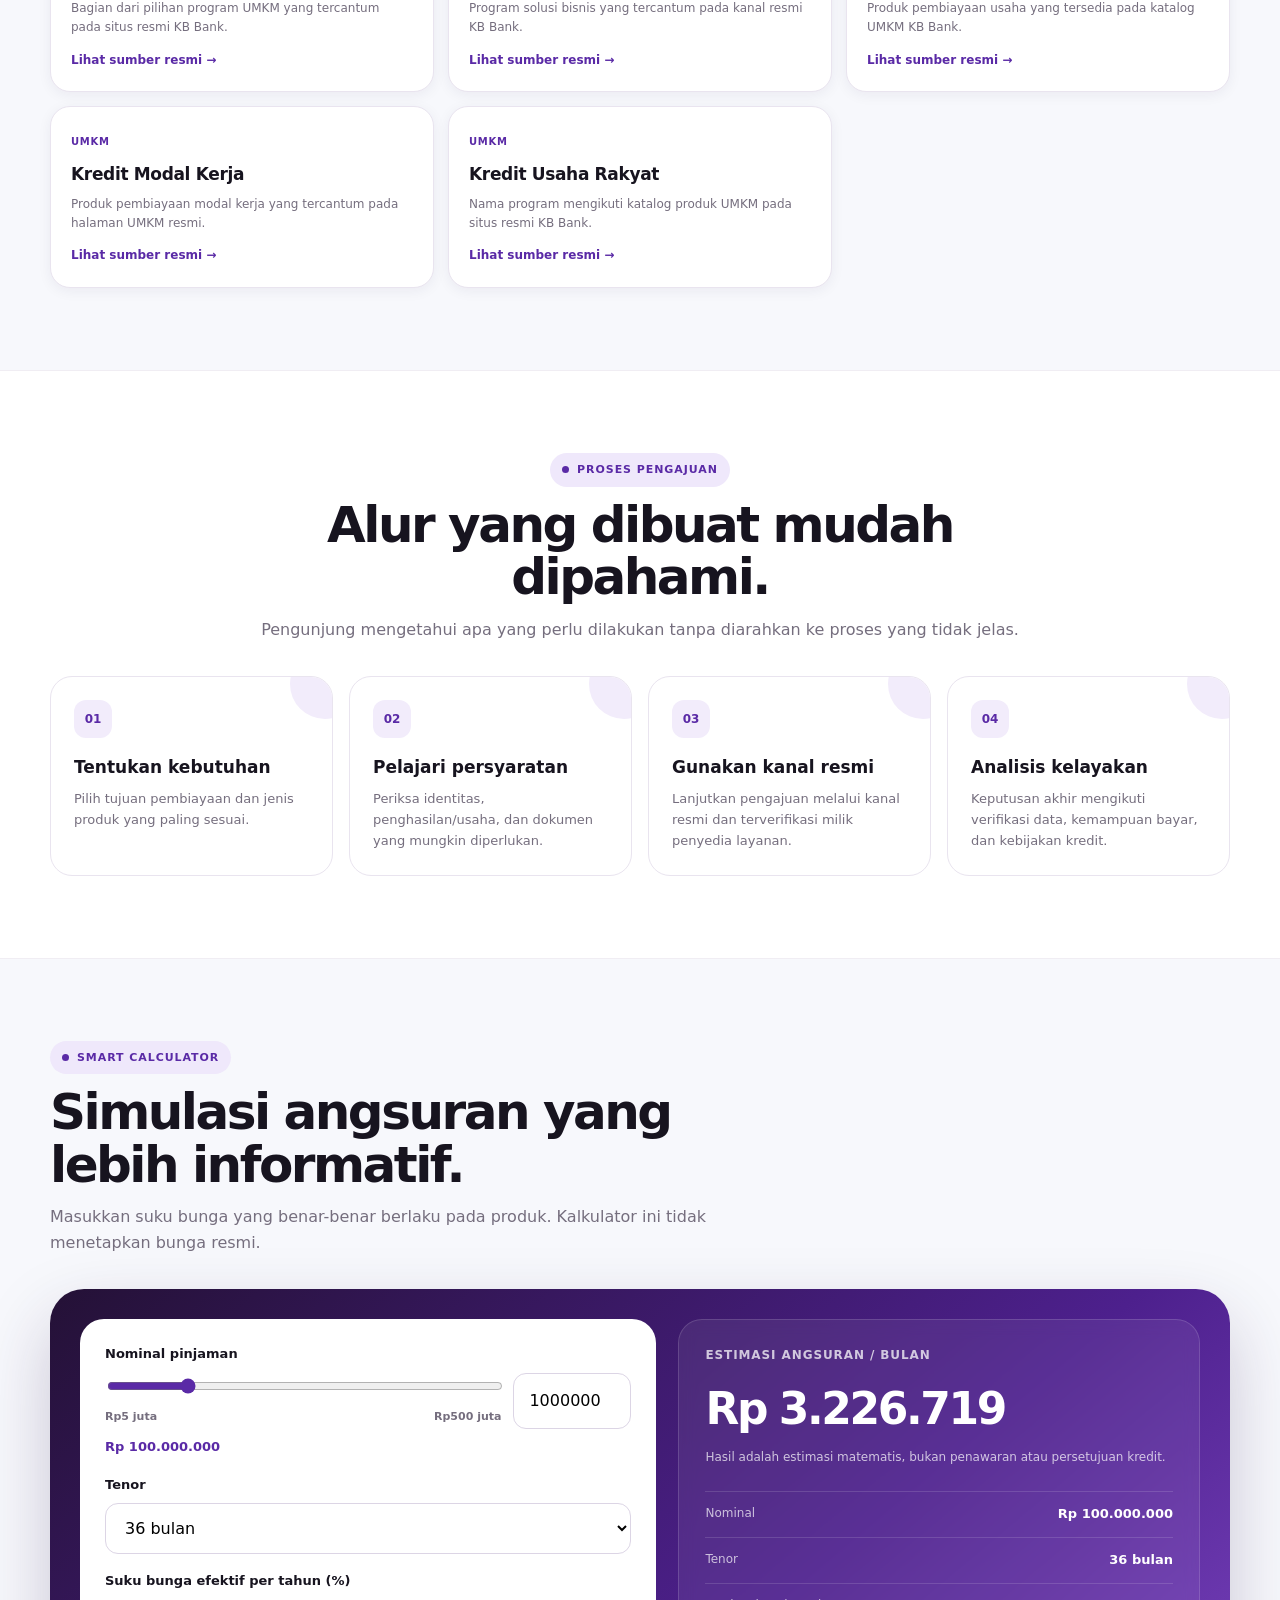
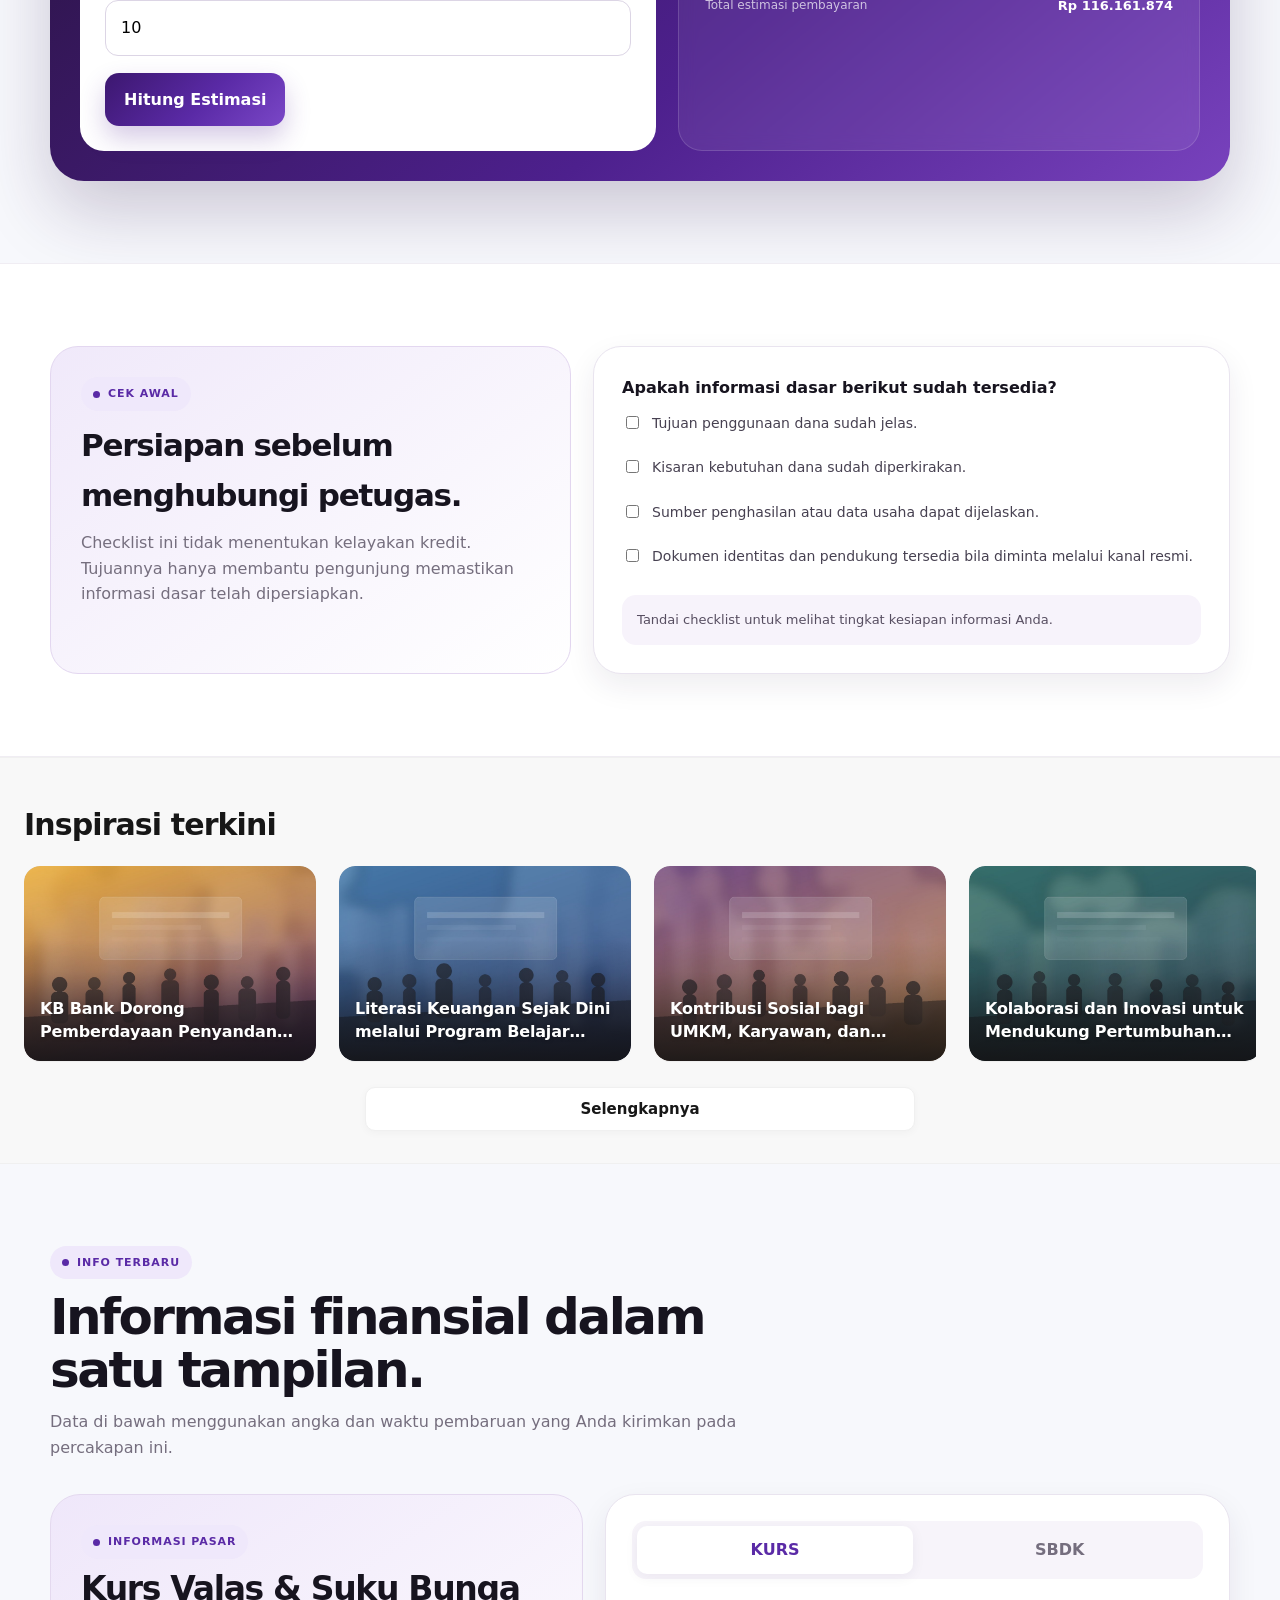
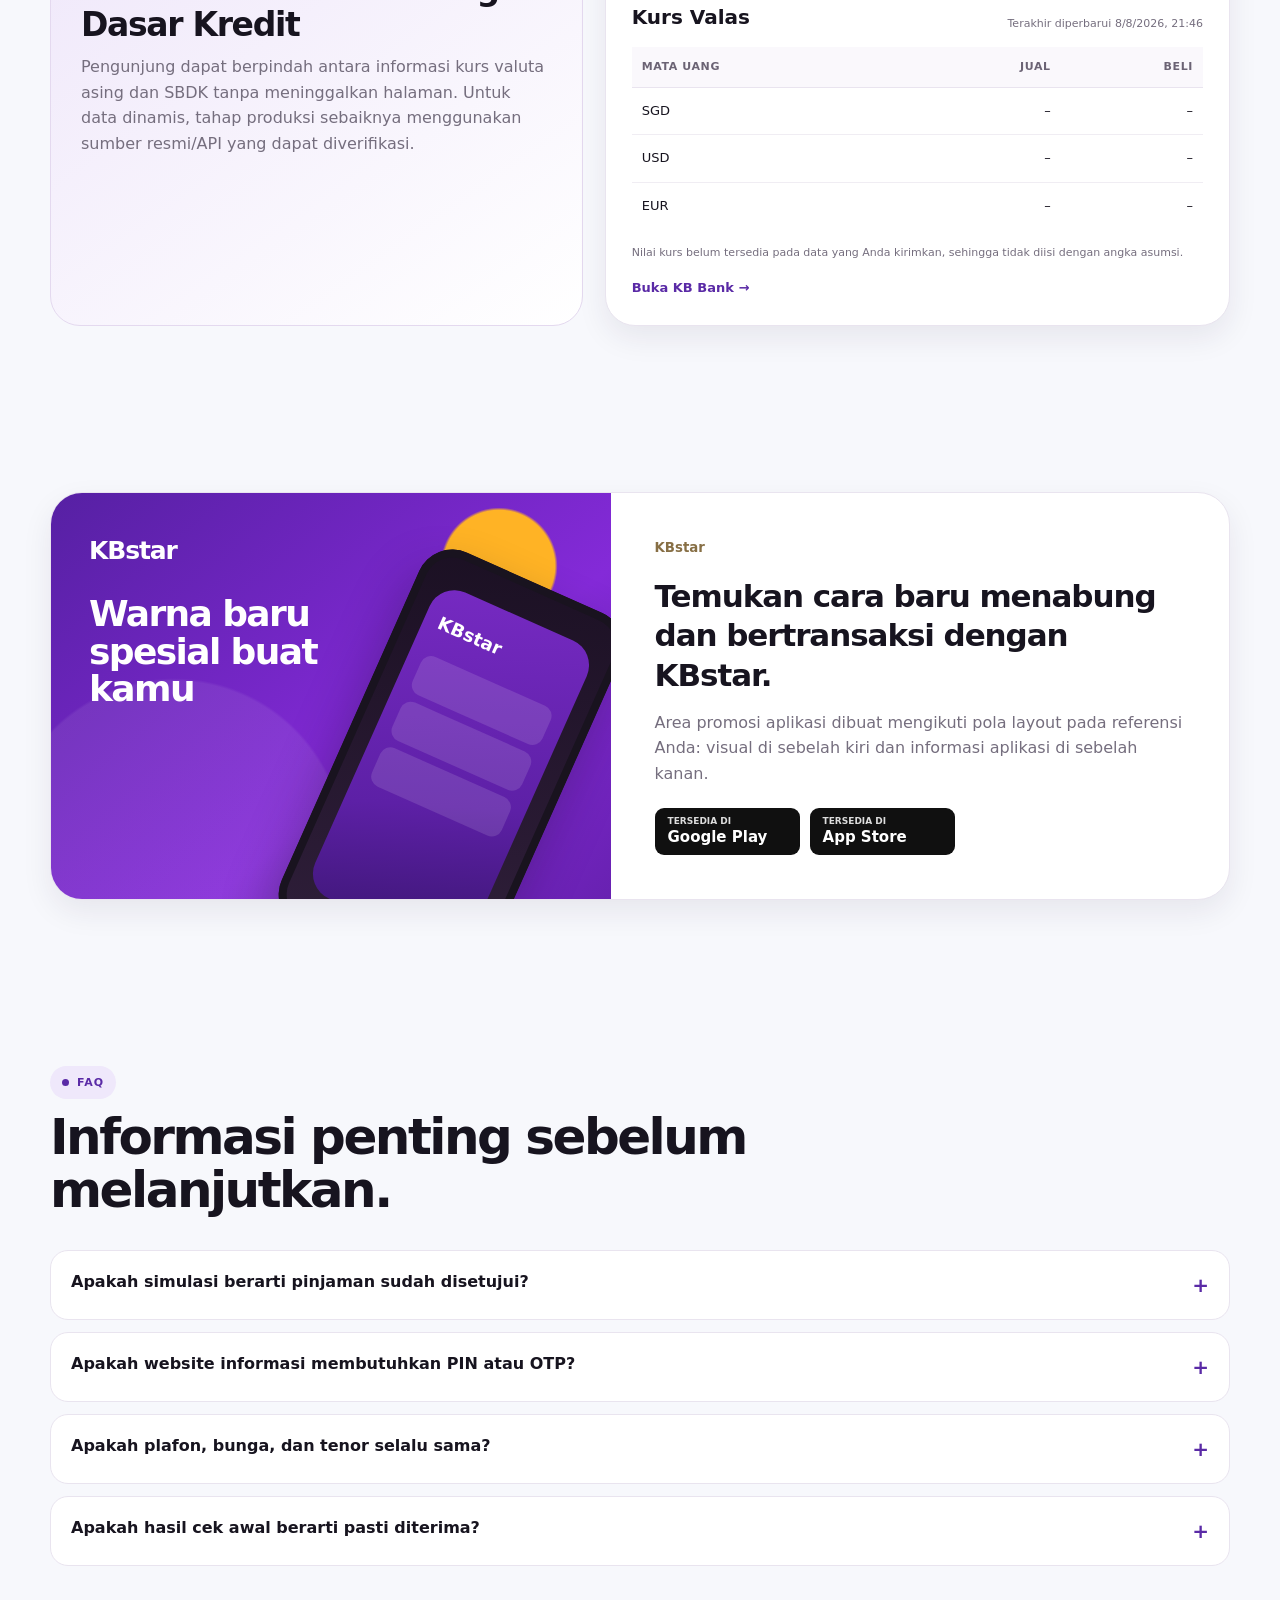
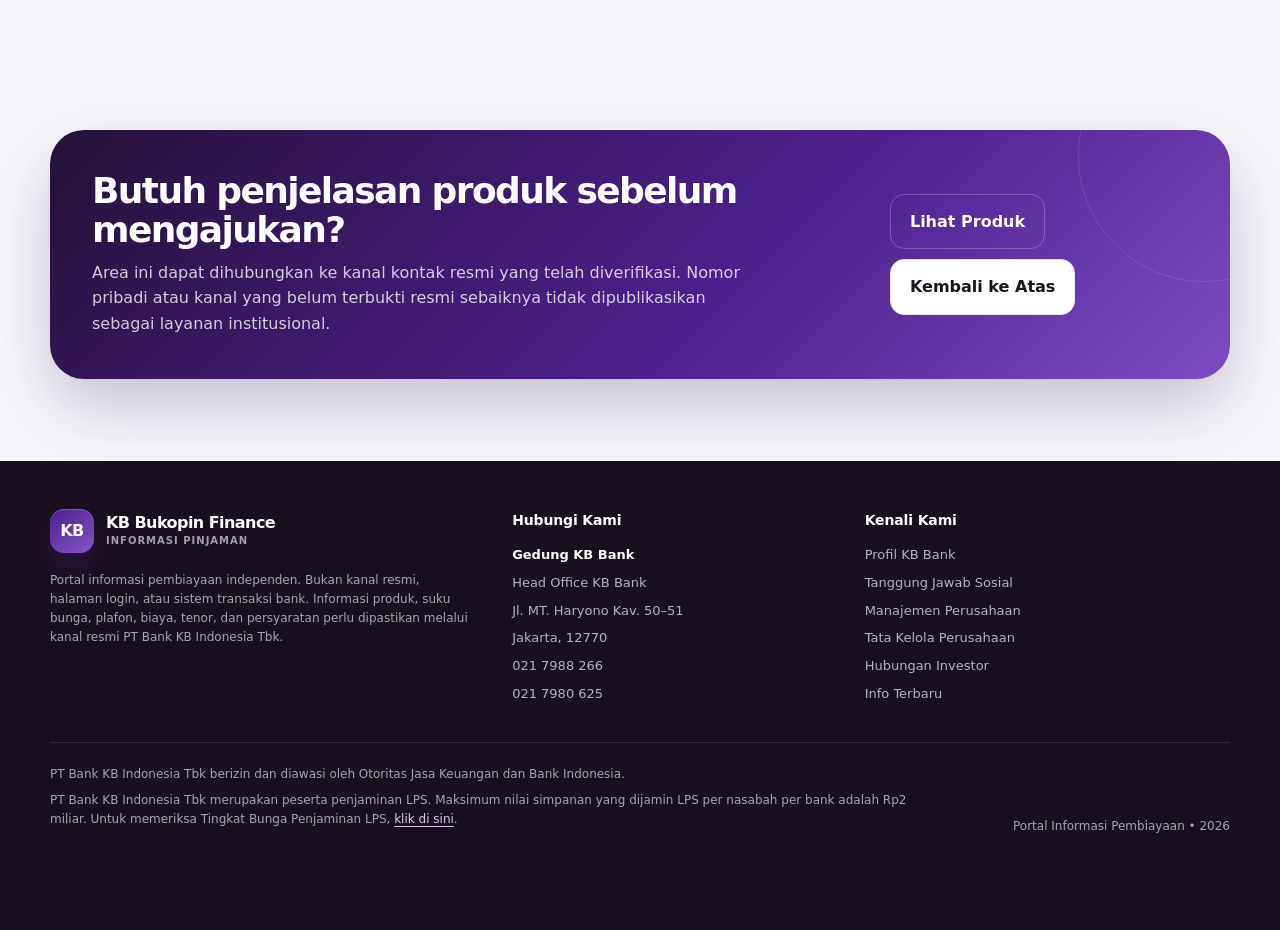
==== commit ca450fa6: "Add files via upload" ====
--- a/index.html
+++ b/index.html
@@ -420,10 +420,7 @@
         <div class="inspiration-more reveal">
           <a
             class="inspiration-more__link"
-            href="https://www.kbbank.co.id/info-terbaru"
-            target="_blank"
-            rel="noopener noreferrer"
-          >Selengkapnya</a>
+            href="/inspiration/">Selengkapnya</a>
         </div>
       </div>
     </section>
--- a/assets/css/app.css
+++ b/assets/css/app.css
@@ -744,9 +744,8 @@
       outline-offset:3px;
     }
     .loan-program-gallery__track{
-      display:grid;
-      grid-auto-flow:column;
-      grid-auto-columns:minmax(260px,32%);
+      display:flex;
+      align-items:flex-start;
       gap:18px;
       overflow-x:auto;
       overflow-y:hidden;
@@ -763,17 +762,22 @@
       border-radius:20px;
     }
     .loan-program-card{
+      flex:0 0 clamp(250px,23.5%,286px);
+      align-self:flex-start;
+      height:max-content;
       scroll-snap-align:start;
       min-width:0;
       border-radius:18px;
       overflow:hidden;
-      background:#161022;
+      background:#fff;
       border:1px solid #e8e1ec;
       box-shadow:0 10px 24px rgba(36,25,46,.08);
     }
     .loan-program-card__button{
       width:100%;
-      display:block;
+      display:flex;
+      flex-direction:column;
+      align-items:stretch;
       padding:0;
       border:0;
       background:transparent;
@@ -783,10 +787,11 @@
     }
     .loan-program-card__media{
       width:100%;
-      aspect-ratio:4/5;
+      height:auto;
+      aspect-ratio:auto;
       display:block;
       object-fit:contain;
-      background:#f4f2f5;
+      background:#fff;
       transition:transform .24s ease;
     }
     .loan-program-card__button:hover .loan-program-card__media{
@@ -860,7 +865,7 @@
     }
 
     @media(max-width:900px){
-      .loan-program-gallery__track{grid-auto-columns:minmax(250px,46%)}
+      .loan-program-card{flex-basis:min(44vw,300px)}
     }
     @media(max-width:640px){
       .loan-program-gallery{
@@ -876,11 +881,13 @@
       .loan-program-gallery__controls{display:none}
       .loan-program-gallery__track{
         width:100%;
-        grid-auto-columns:min(82vw,320px);
         gap:14px;
         padding-right:16px;
       }
-      .loan-program-card{border-radius:16px}
+      .loan-program-card{
+        flex:0 0 min(82vw,320px);
+        border-radius:16px;
+      }
       .loan-program-gallery__notice{font-size:10.5px}
       .loan-program-lightbox{padding:14px}
       .loan-program-lightbox__dialog{width:96vw}
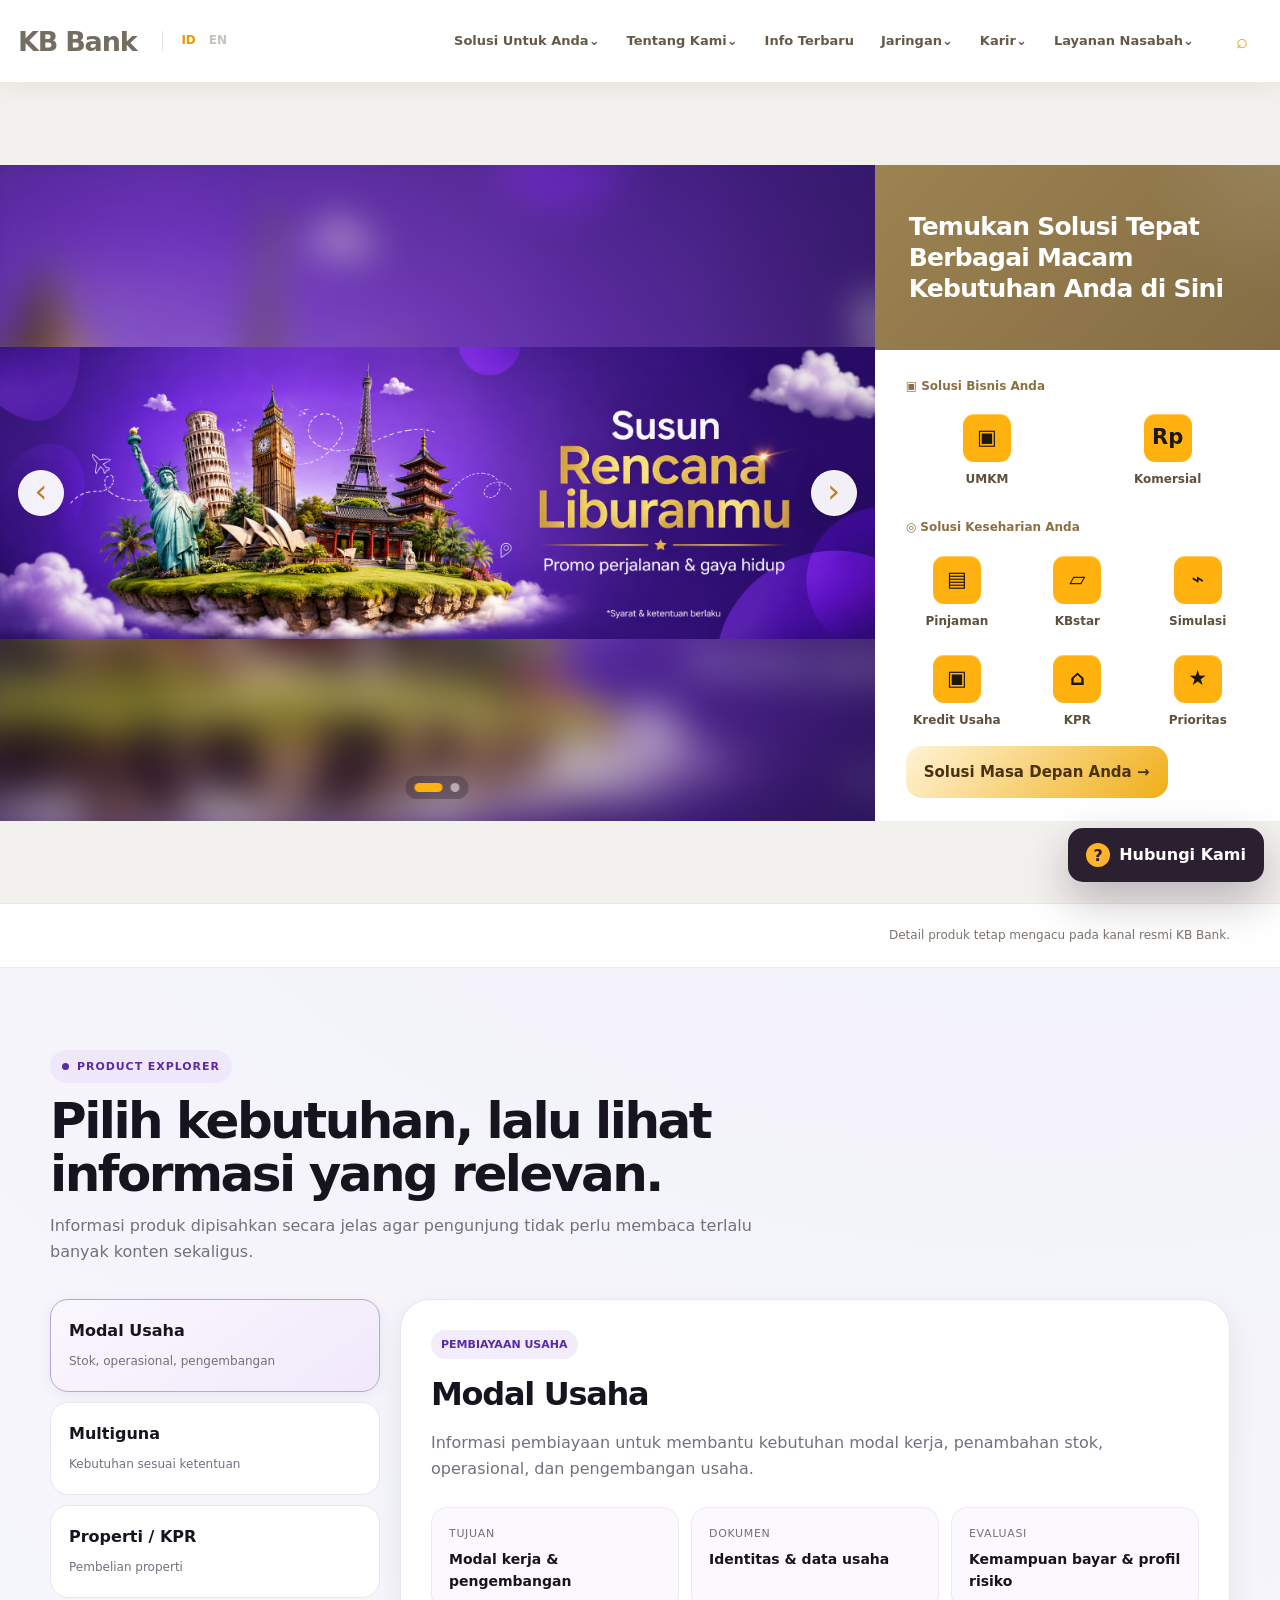
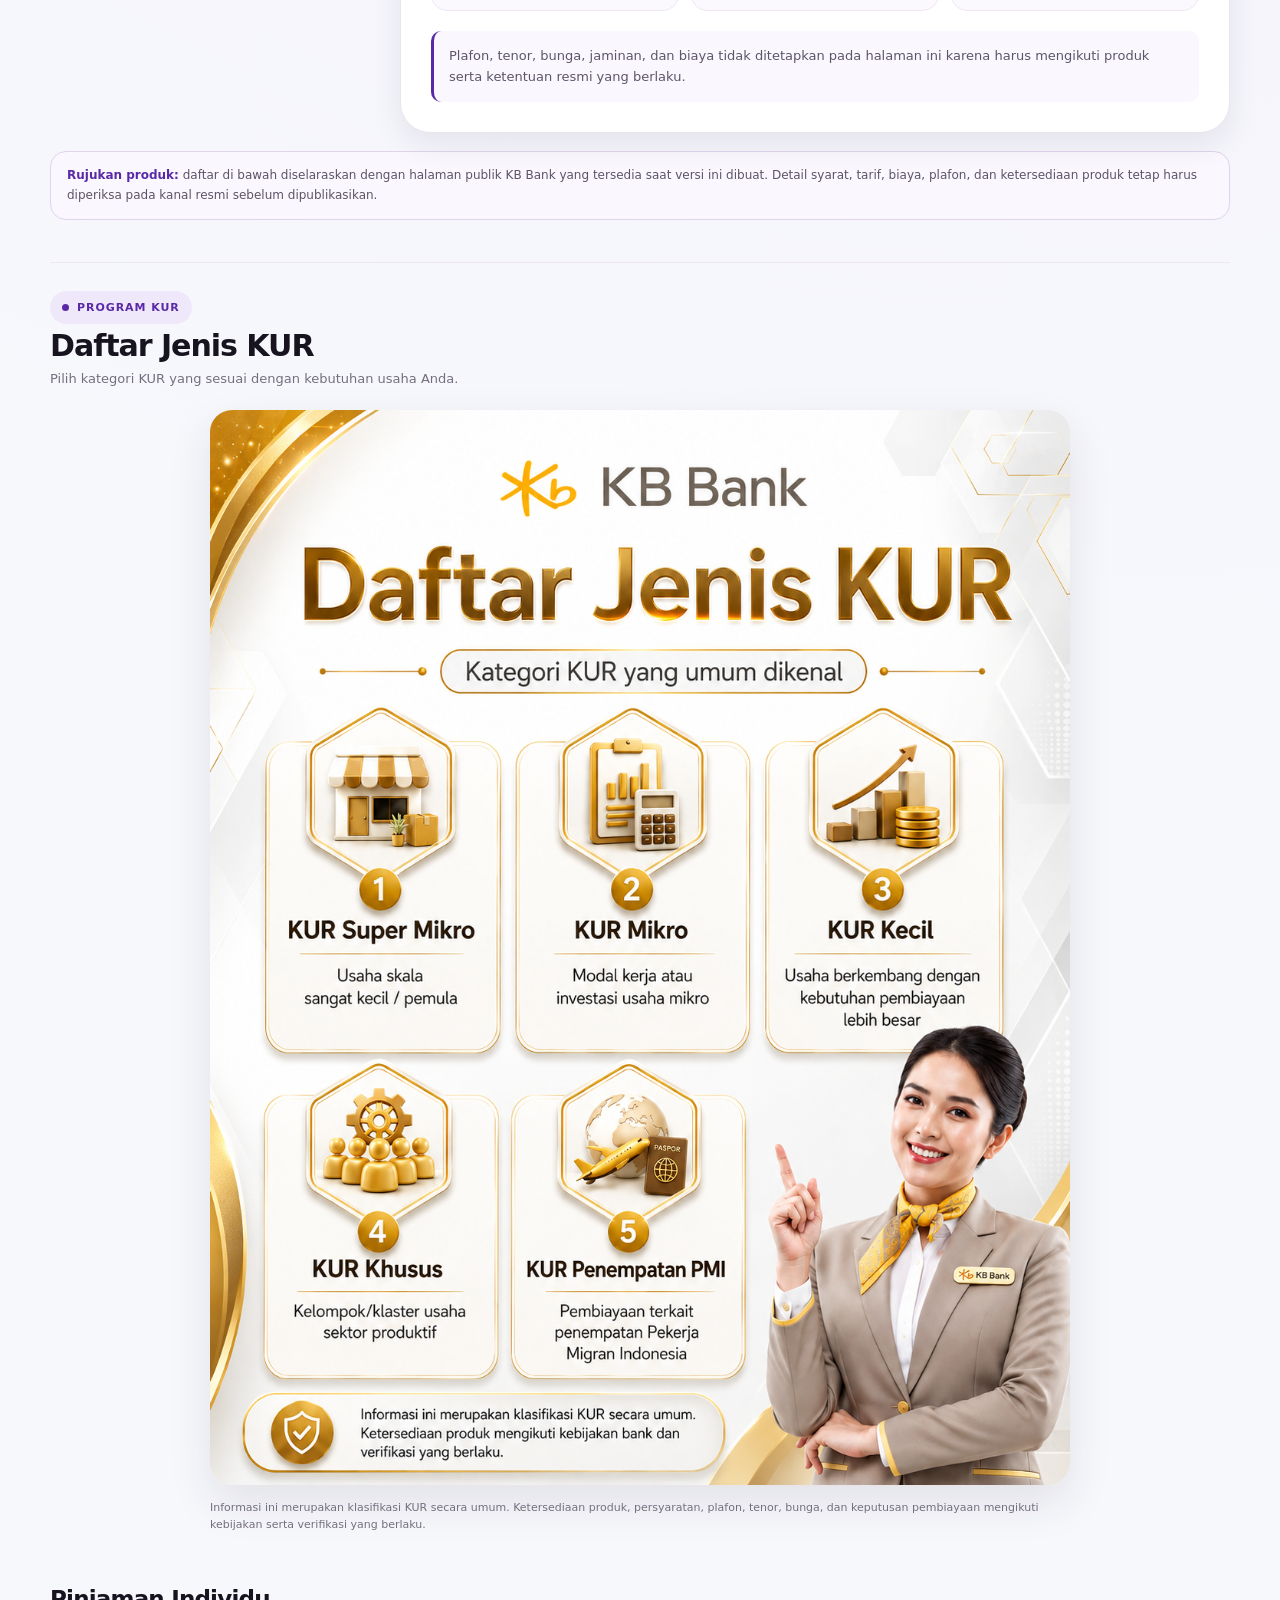
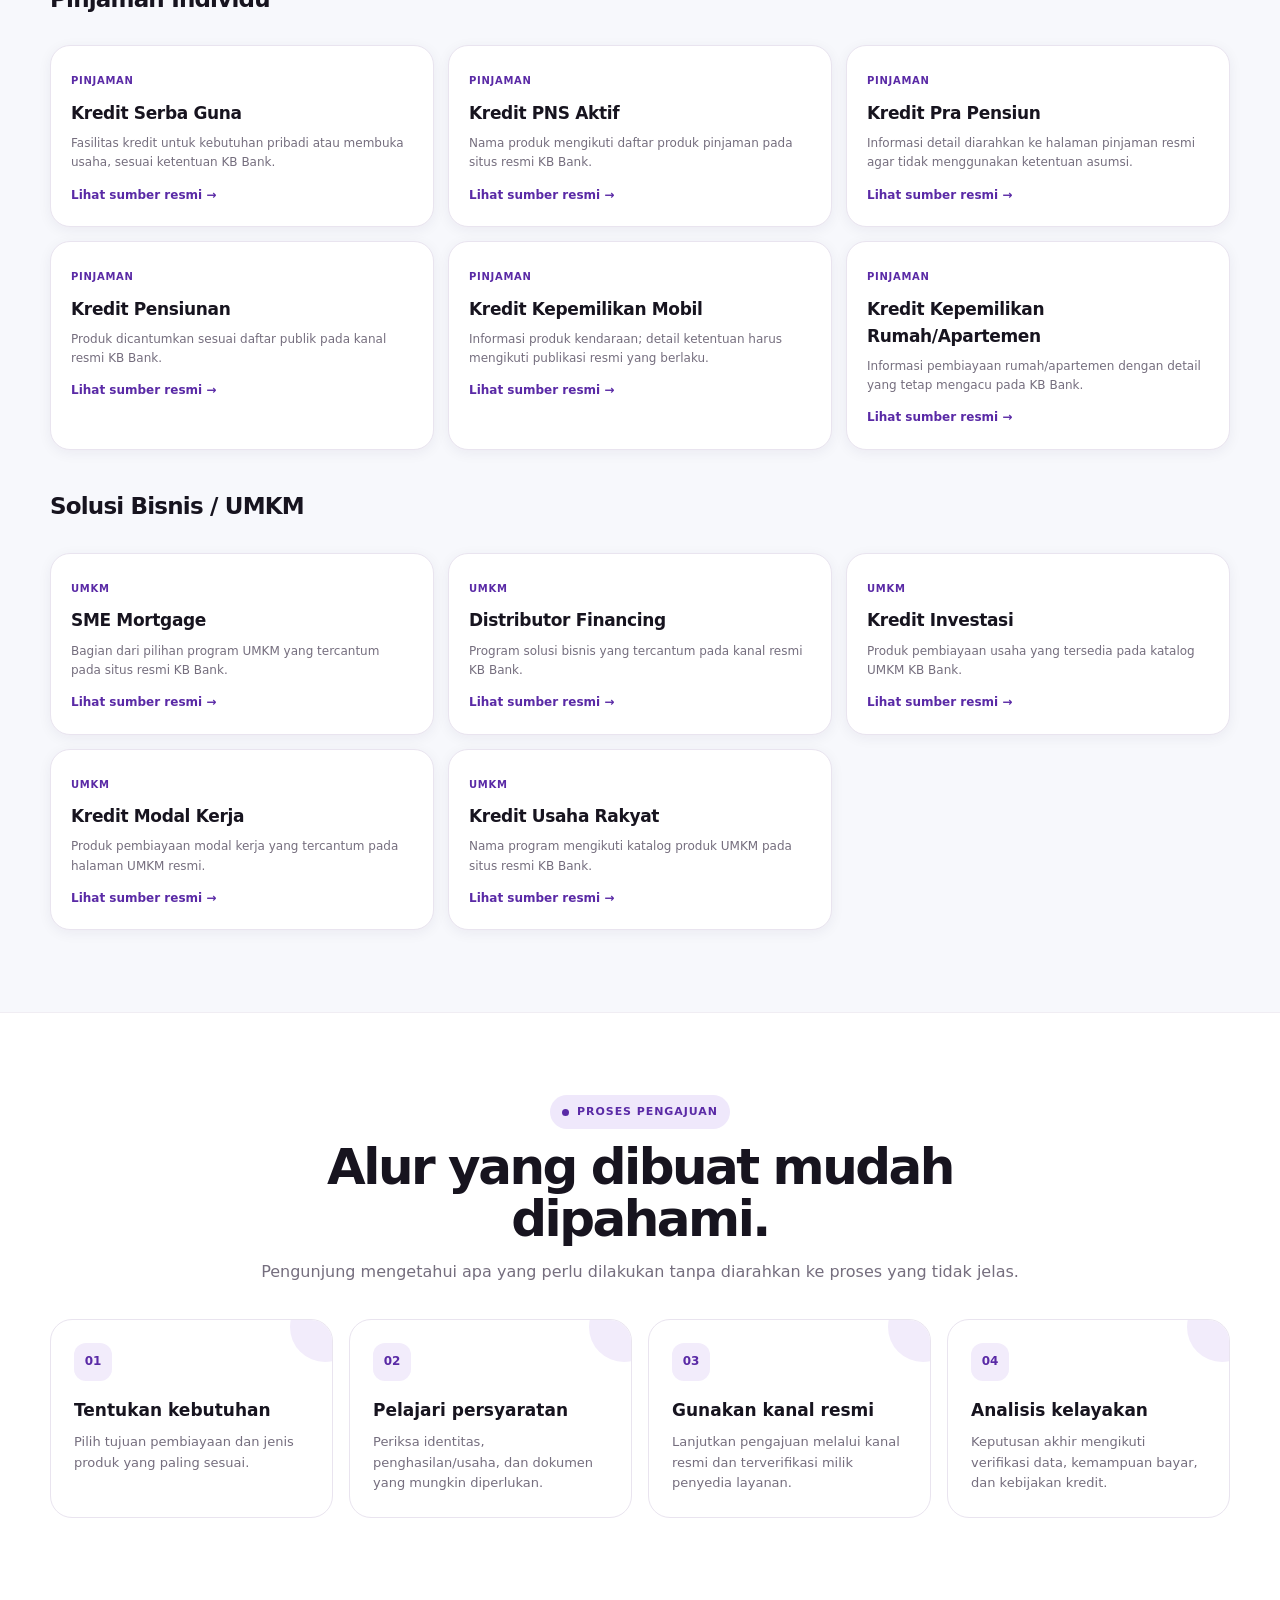
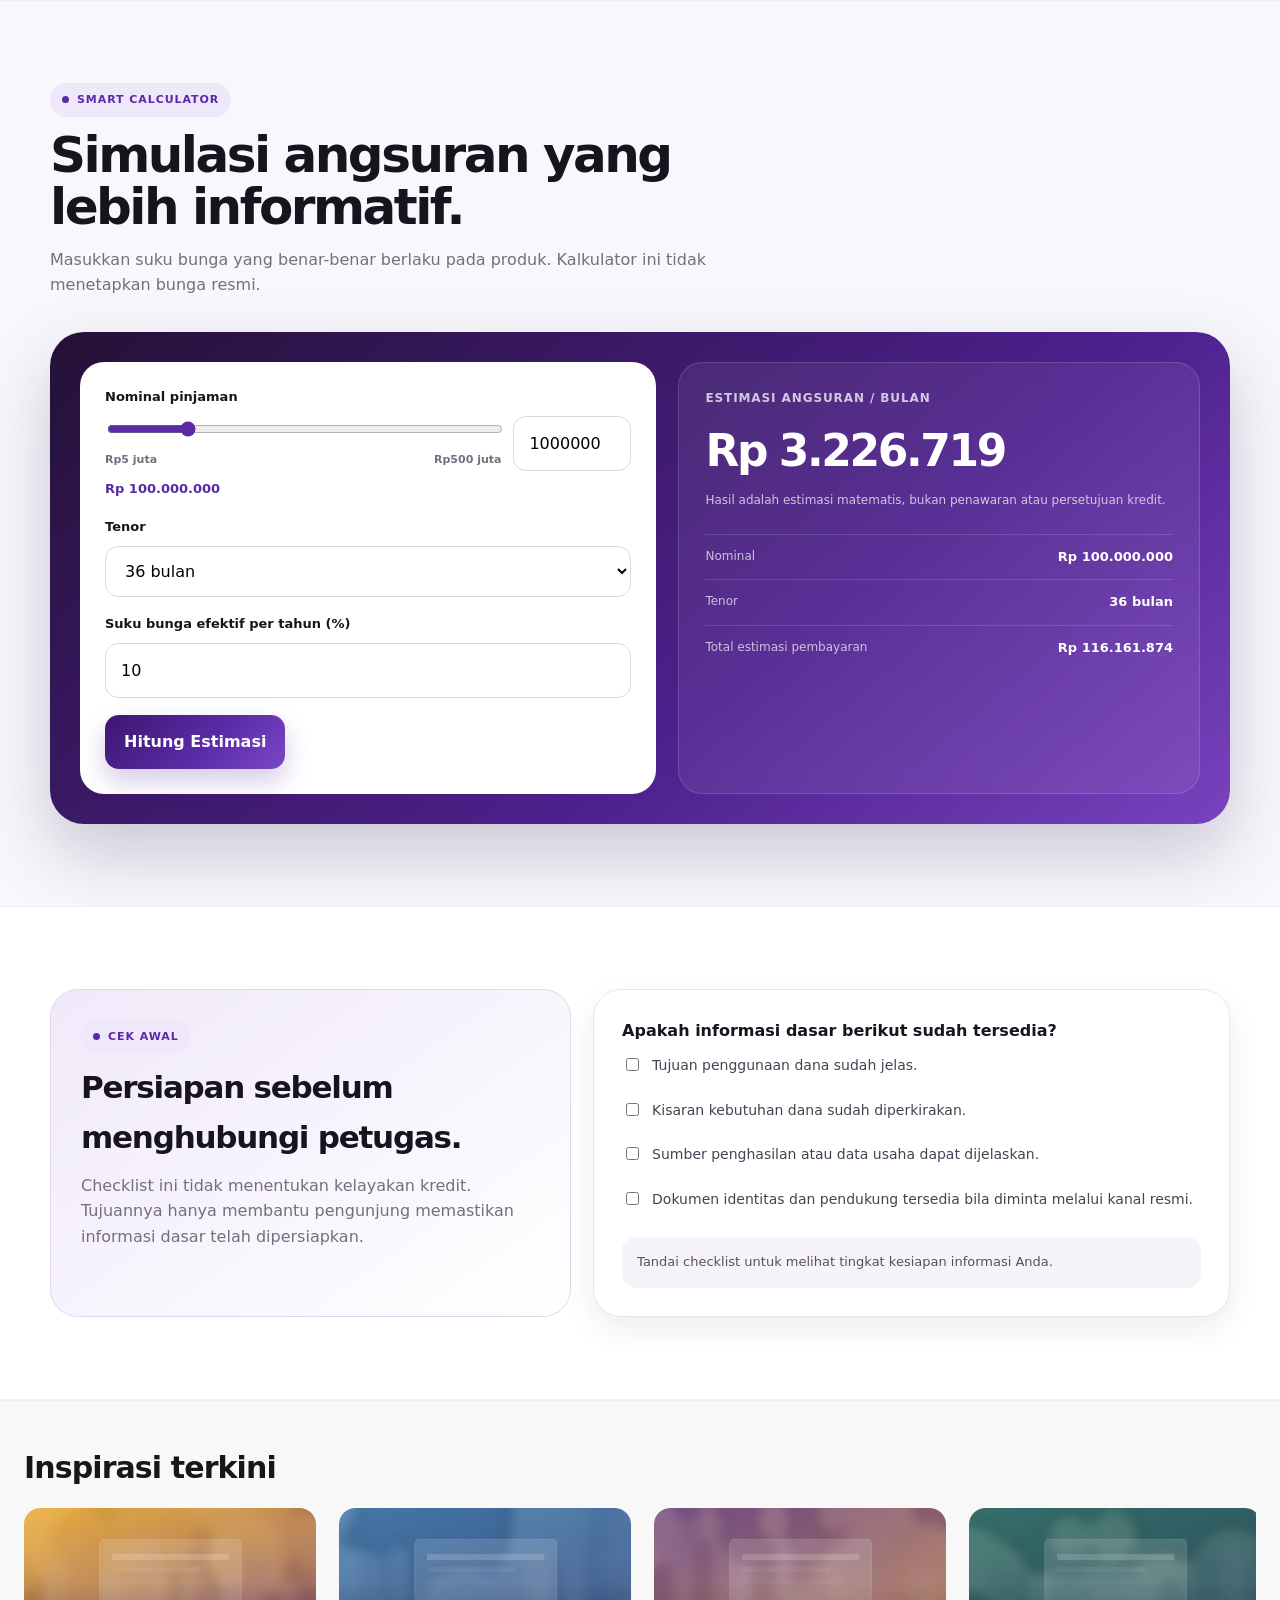
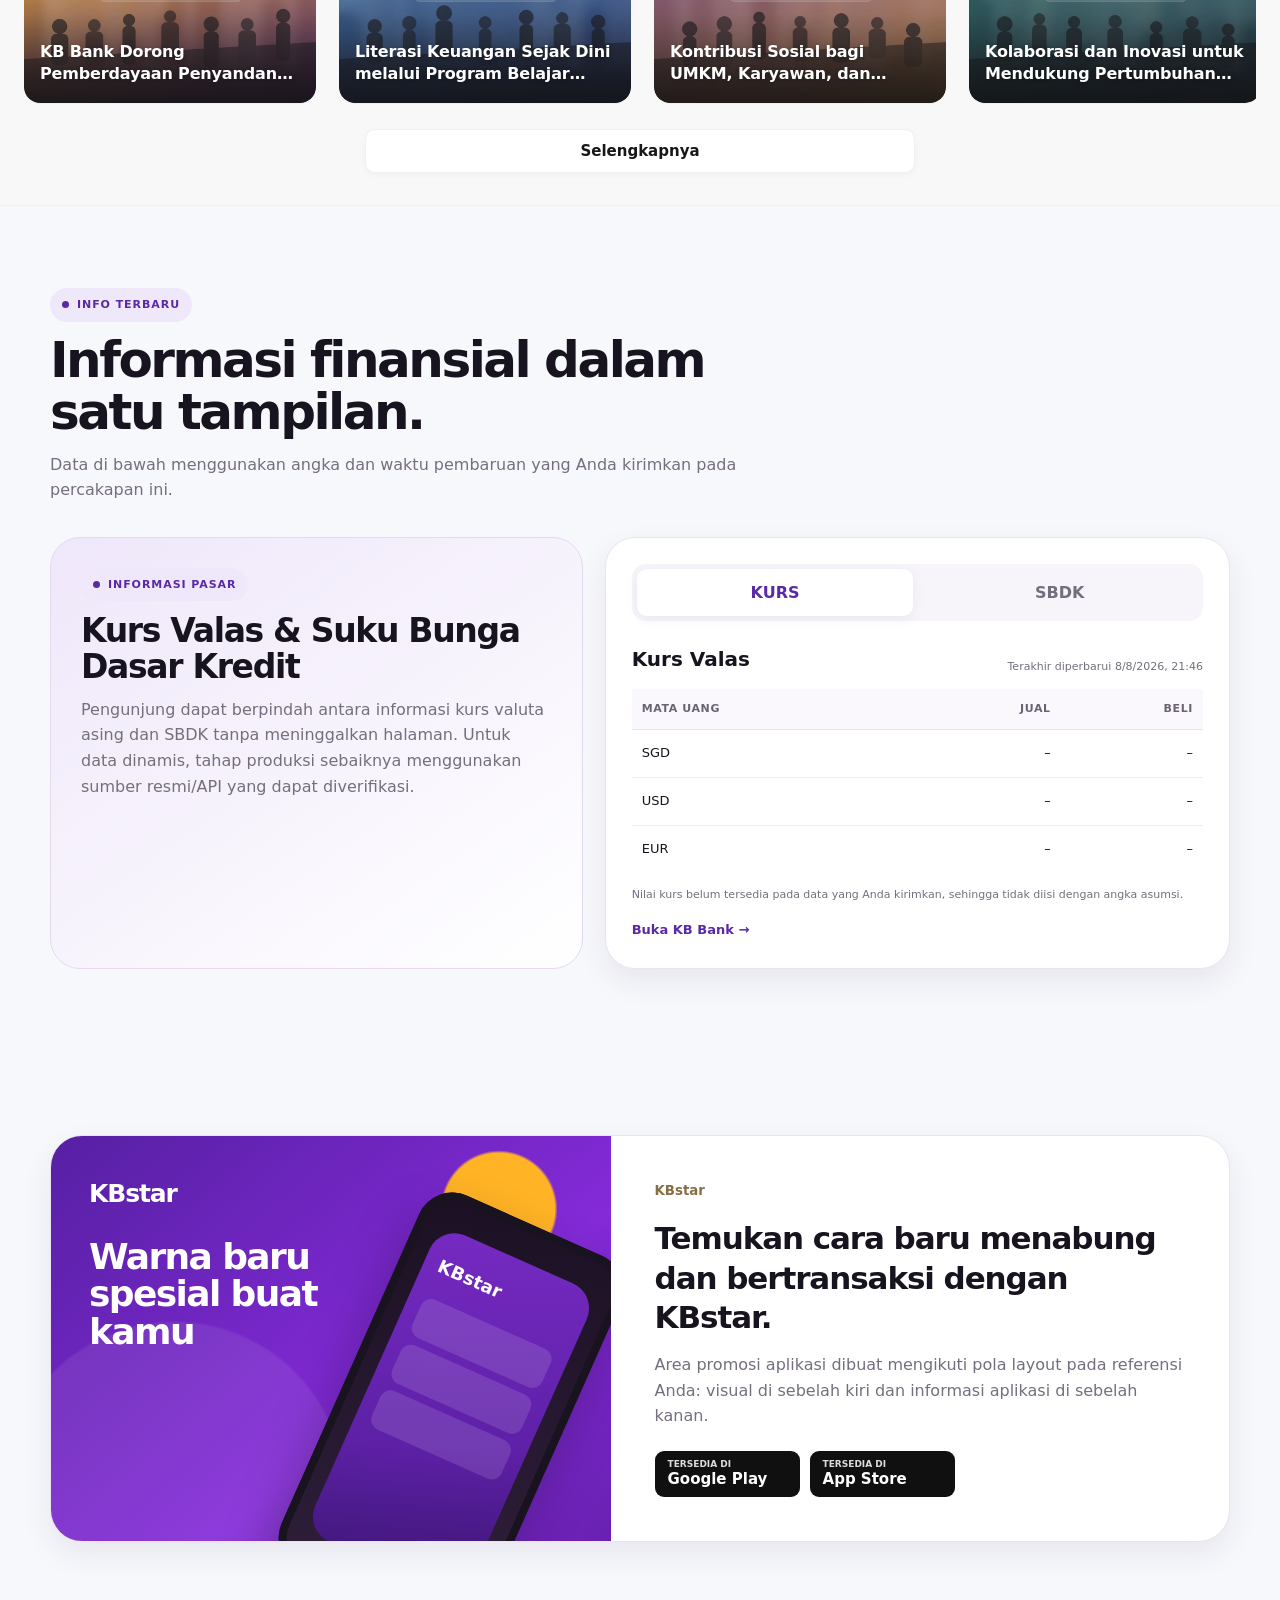
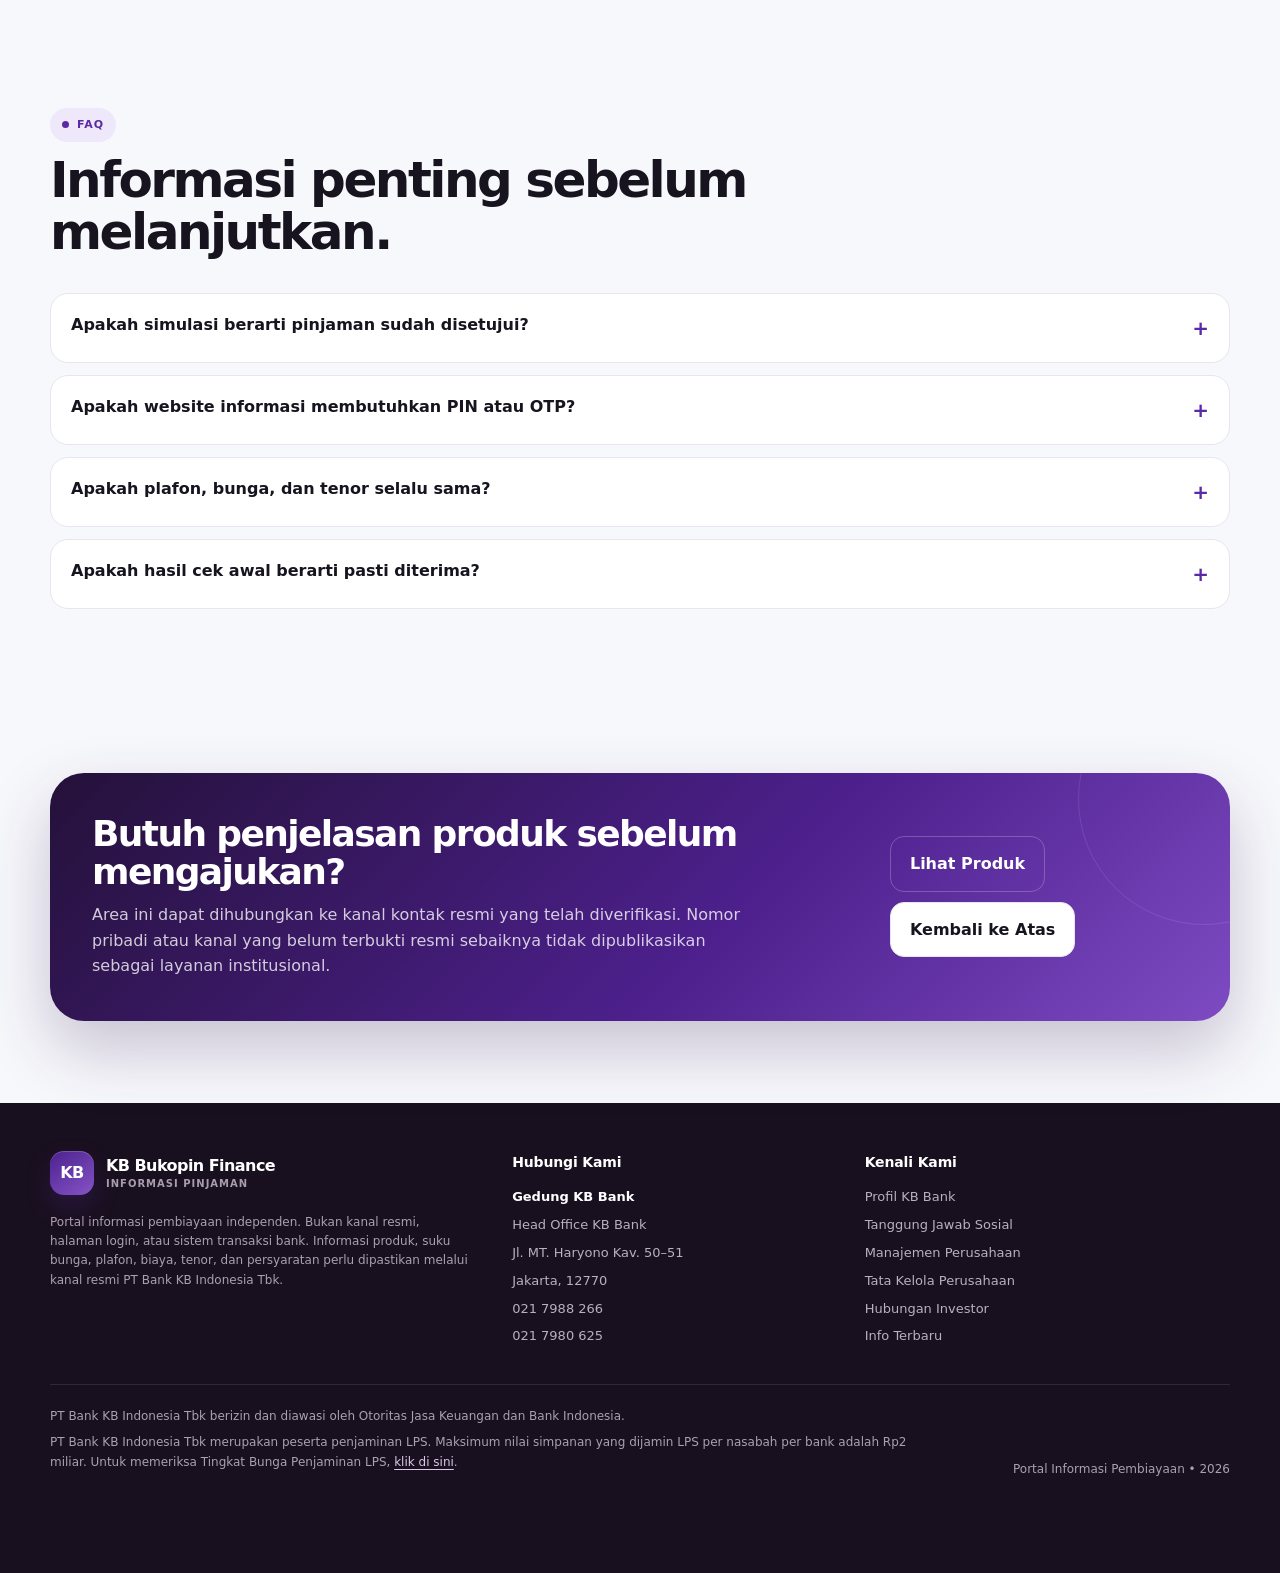
==== commit d6a7e663: "Add files via upload" ====
--- a/index.html
+++ b/index.html
@@ -5,15 +5,15 @@
   <meta name="viewport" content="width=device-width,initial-scale=1,viewport-fit=cover" />
   <meta name="theme-color" content="#4c238f" />
   <meta name="description" content="Portal informasi pinjaman yang merujuk pada informasi publik KB Bank. Bukan kanal login atau transaksi bank." />
-  <title>Portal Informasi Pinjaman — Referensi KB Bank</title>
+  <title> — Referensi KB Bank</title>
   <link rel="stylesheet" href="./assets/css/app.css" />
 </head>
 <body>
   <a class="skip-link" href="#main-content">Lewati ke konten utama</a>
   <header class="corp-header">
     <div class="corp-nav">
-      <a class="corp-brand" href="#home" aria-label="KB Bank - Portal Informasi Pinjaman">
-        <span class="corp-symbol" aria-hidden="true"></span>
+      <a class="corp-brand" href="#home" aria-label="KB Bank - ">
+        
         <span class="corp-brand-name">KB Bank</span>
         <span class="corp-lang"><span class="active">ID</span><span class="muted">EN</span></span>
       </a>
@@ -133,8 +133,8 @@
     <div class="portal-band">
       <div class="portal-band-inner">
         <div>
-          <span class="portal-pill">Portal Informasi Pinjaman</span>
-          <strong>Informasi produk dan simulasi tanpa meminta OTP, PIN, atau password.</strong>
+          
+          
         </div>
         <span>Detail produk tetap mengacu pada kanal resmi KB Bank.</span>
       </div>
@@ -189,30 +189,33 @@
         </div>
 
 
-        <section class="loan-program-gallery reveal" aria-labelledby="loanProgramTitle">
-          <div class="loan-program-gallery__head">
-            <div>
-              <span class="eyebrow">Program KUR</span>
-              <h3 id="loanProgramTitle">Pilihan program untuk kebutuhan usaha.</h3>
-              <p>Geser untuk melihat materi visual masing-masing program.</p>
-            </div>
-            <div class="loan-program-gallery__controls" aria-label="Navigasi galeri program">
-              <button class="loan-program-gallery__control" type="button" aria-label="Program sebelumnya" data-loan-gallery-prev>‹</button>
-              <button class="loan-program-gallery__control" type="button" aria-label="Program berikutnya" data-loan-gallery-next>›</button>
-            </div>
-          </div>
-
-          <div
-            class="loan-program-gallery__track"
-            id="loanProgramTrack"
-            tabindex="0"
-            role="region"
-            aria-label="Galeri program KUR. Geser secara horizontal untuk melihat program lainnya."
-          ></div>
-
-          <p class="loan-program-gallery__notice">
-            Materi visual ditampilkan dari aset yang diberikan untuk website ini. Ketentuan aktual seperti plafon,
-            tenor, bunga, subsidi, kelayakan, dan ketersediaan program perlu dikonfirmasi melalui kanal resmi yang berlaku.
+        <section class="kur-overview reveal" aria-labelledby="kurOverviewTitle">
+          <div class="kur-overview__head">
+            <span class="eyebrow">Program KUR</span>
+            <h3 id="kurOverviewTitle">Daftar Jenis KUR</h3>
+            <p>Pilih kategori KUR yang sesuai dengan kebutuhan usaha Anda.</p>
+          </div>
+
+          <button
+            class="kur-overview__media-button"
+            type="button"
+            aria-label="Perbesar visual Daftar Jenis KUR"
+            data-kur-overview-open
+          >
+            <img
+              class="kur-overview__media"
+              src="/assets/images/loan-programs/daftar-jenis-kur.png"
+              alt="Daftar Jenis KUR: KUR Super Mikro, KUR Mikro, KUR Kecil, KUR Khusus, dan KUR Penempatan PMI."
+              width="1104"
+              height="1379"
+              loading="lazy"
+              decoding="async"
+            >
+          </button>
+
+          <p class="kur-overview__notice">
+            Informasi ini merupakan klasifikasi KUR secara umum. Ketersediaan produk, persyaratan,
+            plafon, tenor, bunga, dan keputusan pembiayaan mengikuti kebijakan serta verifikasi yang berlaku.
           </p>
         </section>
 
--- a/assets/css/app.css
+++ b/assets/css/app.css
@@ -687,171 +687,90 @@
 
   
 
-    /* ===== Loan program gallery — isolated component ===== */
-    .loan-program-gallery{
+    /* ===== KUR overview — isolated component ===== */
+    .kur-overview{
       margin-top:42px;
       margin-bottom:44px;
       padding:28px 0 4px;
       border-top:1px solid #ece7f0;
     }
-    .loan-program-gallery__head{
-      display:flex;
-      align-items:flex-end;
-      justify-content:space-between;
-      gap:20px;
+    .kur-overview__head{
+      max-width:720px;
       margin-bottom:20px;
     }
-    .loan-program-gallery__head h3{
-      margin:5px 0 5px;
-      font-size:clamp(24px,2.25vw,32px);
+    .kur-overview__head h3{
+      margin:5px 0 6px;
+      font-size:clamp(26px,2.35vw,34px);
       line-height:1.12;
       letter-spacing:-.035em;
     }
-    .loan-program-gallery__head p{
+    .kur-overview__head p{
       margin:0;
       color:var(--muted);
       font-size:13px;
     }
-    .loan-program-gallery__controls{
-      display:flex;
-      gap:8px;
-      flex:0 0 auto;
-    }
-    .loan-program-gallery__control{
-      width:44px;
-      height:44px;
-      display:grid;
-      place-items:center;
-      padding:0 0 3px;
-      border:1px solid #e5dfea;
-      border-radius:50%;
-      background:#fff;
-      color:#5d337b;
-      font-size:27px;
-      line-height:1;
-      cursor:pointer;
-      box-shadow:0 4px 14px rgba(43,28,57,.05);
-      transition:transform .18s ease,border-color .18s ease,box-shadow .18s ease;
-    }
-    .loan-program-gallery__control:hover{
-      transform:translateY(-1px);
-      border-color:#d7cae0;
-      box-shadow:0 7px 19px rgba(43,28,57,.09);
-    }
-    .loan-program-gallery__control:active{transform:translateY(0) scale(.97)}
-    .loan-program-gallery__control:focus-visible{
-      outline:3px solid rgba(116,67,155,.24);
-      outline-offset:3px;
-    }
-    .loan-program-gallery__track{
-      display:flex;
-      align-items:flex-start;
-      gap:18px;
-      overflow-x:auto;
-      overflow-y:hidden;
-      scroll-snap-type:x proximity;
-      overscroll-behavior-inline:contain;
-      scrollbar-width:none;
-      padding:2px 2px 10px;
-      -webkit-overflow-scrolling:touch;
-    }
-    .loan-program-gallery__track::-webkit-scrollbar{display:none}
-    .loan-program-gallery__track:focus-visible{
-      outline:3px solid rgba(116,67,155,.20);
-      outline-offset:4px;
-      border-radius:20px;
-    }
-    .loan-program-card{
-      flex:0 0 clamp(250px,23.5%,286px);
-      align-self:flex-start;
-      height:max-content;
-      scroll-snap-align:start;
-      min-width:0;
-      border-radius:18px;
-      overflow:hidden;
-      background:#fff;
-      border:1px solid #e8e1ec;
-      box-shadow:0 10px 24px rgba(36,25,46,.08);
-    }
-    .loan-program-card__button{
-      width:100%;
-      display:flex;
-      flex-direction:column;
-      align-items:stretch;
+    .kur-overview__media-button{
+      width:min(100%,860px);
+      display:block;
+      margin:0 auto;
       padding:0;
       border:0;
-      background:transparent;
-      color:inherit;
+      border-radius:22px;
+      background:#fff;
+      overflow:hidden;
       cursor:zoom-in;
-      text-align:left;
-    }
-    .loan-program-card__media{
+      box-shadow:0 18px 44px rgba(39,25,48,.10);
+    }
+    .kur-overview__media{
       width:100%;
       height:auto;
-      aspect-ratio:auto;
       display:block;
-      object-fit:contain;
-      background:#fff;
-      transition:transform .24s ease;
-    }
-    .loan-program-card__button:hover .loan-program-card__media{
-      transform:scale(1.018);
-    }
-    .loan-program-card__button:focus-visible{
-      outline:3px solid #f0b228;
-      outline-offset:-5px;
-    }
-    .loan-program-card__caption{
-      display:block;
-      padding:13px 15px 14px;
-      background:#fff;
-      color:#2c2532;
-      font-size:14px;
-      font-weight:750;
-    }
-    .loan-program-gallery__notice{
-      max-width:920px;
-      margin:13px 0 0;
+    }
+    .kur-overview__media-button:focus-visible{
+      outline:3px solid rgba(117,65,161,.28);
+      outline-offset:4px;
+    }
+    .kur-overview__notice{
+      max-width:860px;
+      margin:14px auto 0;
       color:var(--muted);
       font-size:11px;
       line-height:1.55;
     }
 
-    .loan-program-lightbox{
+    .kur-overview-lightbox{
       position:fixed;
       inset:0;
-      z-index:120;
+      z-index:140;
       display:none;
       place-items:center;
-      padding:24px;
-      background:rgba(18,12,23,.76);
-      backdrop-filter:blur(7px);
-    }
-    .loan-program-lightbox.is-open{display:grid}
-    .loan-program-lightbox__dialog{
+      padding:18px;
+      background:rgba(18,12,23,.80);
+      backdrop-filter:blur(8px);
+    }
+    .kur-overview-lightbox.is-open{display:grid}
+    .kur-overview-lightbox__dialog{
       position:relative;
-      width:min(92vw,900px);
-      max-height:90vh;
+      width:min(96vw,920px);
+      max-height:92vh;
       display:grid;
       place-items:center;
     }
-    .loan-program-lightbox__image{
+    .kur-overview-lightbox__image{
       max-width:100%;
-      max-height:86vh;
+      max-height:90vh;
       display:block;
       object-fit:contain;
       border-radius:18px;
-      box-shadow:0 30px 80px rgba(0,0,0,.32);
-    }
-    .loan-program-lightbox__close{
+      box-shadow:0 30px 90px rgba(0,0,0,.32);
+    }
+    .kur-overview-lightbox__close{
       position:absolute;
-      top:-14px;
-      right:-14px;
+      top:-10px;
+      right:-10px;
       width:44px;
       height:44px;
-      display:grid;
-      place-items:center;
-      border:1px solid rgba(255,255,255,.55);
+      border:1px solid rgba(255,255,255,.58);
       border-radius:50%;
       background:#fff;
       color:#2d2232;
@@ -859,39 +778,25 @@
       cursor:pointer;
       box-shadow:0 8px 22px rgba(0,0,0,.18);
     }
-    .loan-program-lightbox__close:focus-visible{
+    .kur-overview-lightbox__close:focus-visible{
       outline:3px solid #f0b228;
       outline-offset:3px;
     }
 
-    @media(max-width:900px){
-      .loan-program-card{flex-basis:min(44vw,300px)}
-    }
     @media(max-width:640px){
-      .loan-program-gallery{
+      .kur-overview{
         margin-top:34px;
         margin-bottom:36px;
         padding-top:24px;
       }
-      .loan-program-gallery__head{
-        align-items:flex-start;
+      .kur-overview__head h3{font-size:28px}
+      .kur-overview__head p{font-size:12px}
+      .kur-overview__media-button{
+        width:100%;
+        border-radius:16px;
+        box-shadow:0 12px 30px rgba(39,25,48,.09);
       }
-      .loan-program-gallery__head h3{font-size:26px}
-      .loan-program-gallery__head p{font-size:12px}
-      .loan-program-gallery__controls{display:none}
-      .loan-program-gallery__track{
-        width:100%;
-        gap:14px;
-        padding-right:16px;
-      }
-      .loan-program-card{
-        flex:0 0 min(82vw,320px);
-        border-radius:16px;
-      }
-      .loan-program-gallery__notice{font-size:10.5px}
-      .loan-program-lightbox{padding:14px}
-      .loan-program-lightbox__dialog{width:96vw}
-      .loan-program-lightbox__close{top:-8px;right:-6px}
+      .kur-overview__notice{font-size:10.5px}
     }
 
     /* ===== V7 Corporate KB-inspired header & hero ===== */
@@ -1267,7 +1172,6 @@
 }
 
 @media (prefers-reduced-motion: reduce){
-  .loan-program-card__media,.loan-program-gallery__control{transition:none}
 
   .hero-promo__track,.hero-promo__control,.hero-promo__dot{transition:none}
 .inspiration-card__media,.inspiration-more__link{transition:none}}
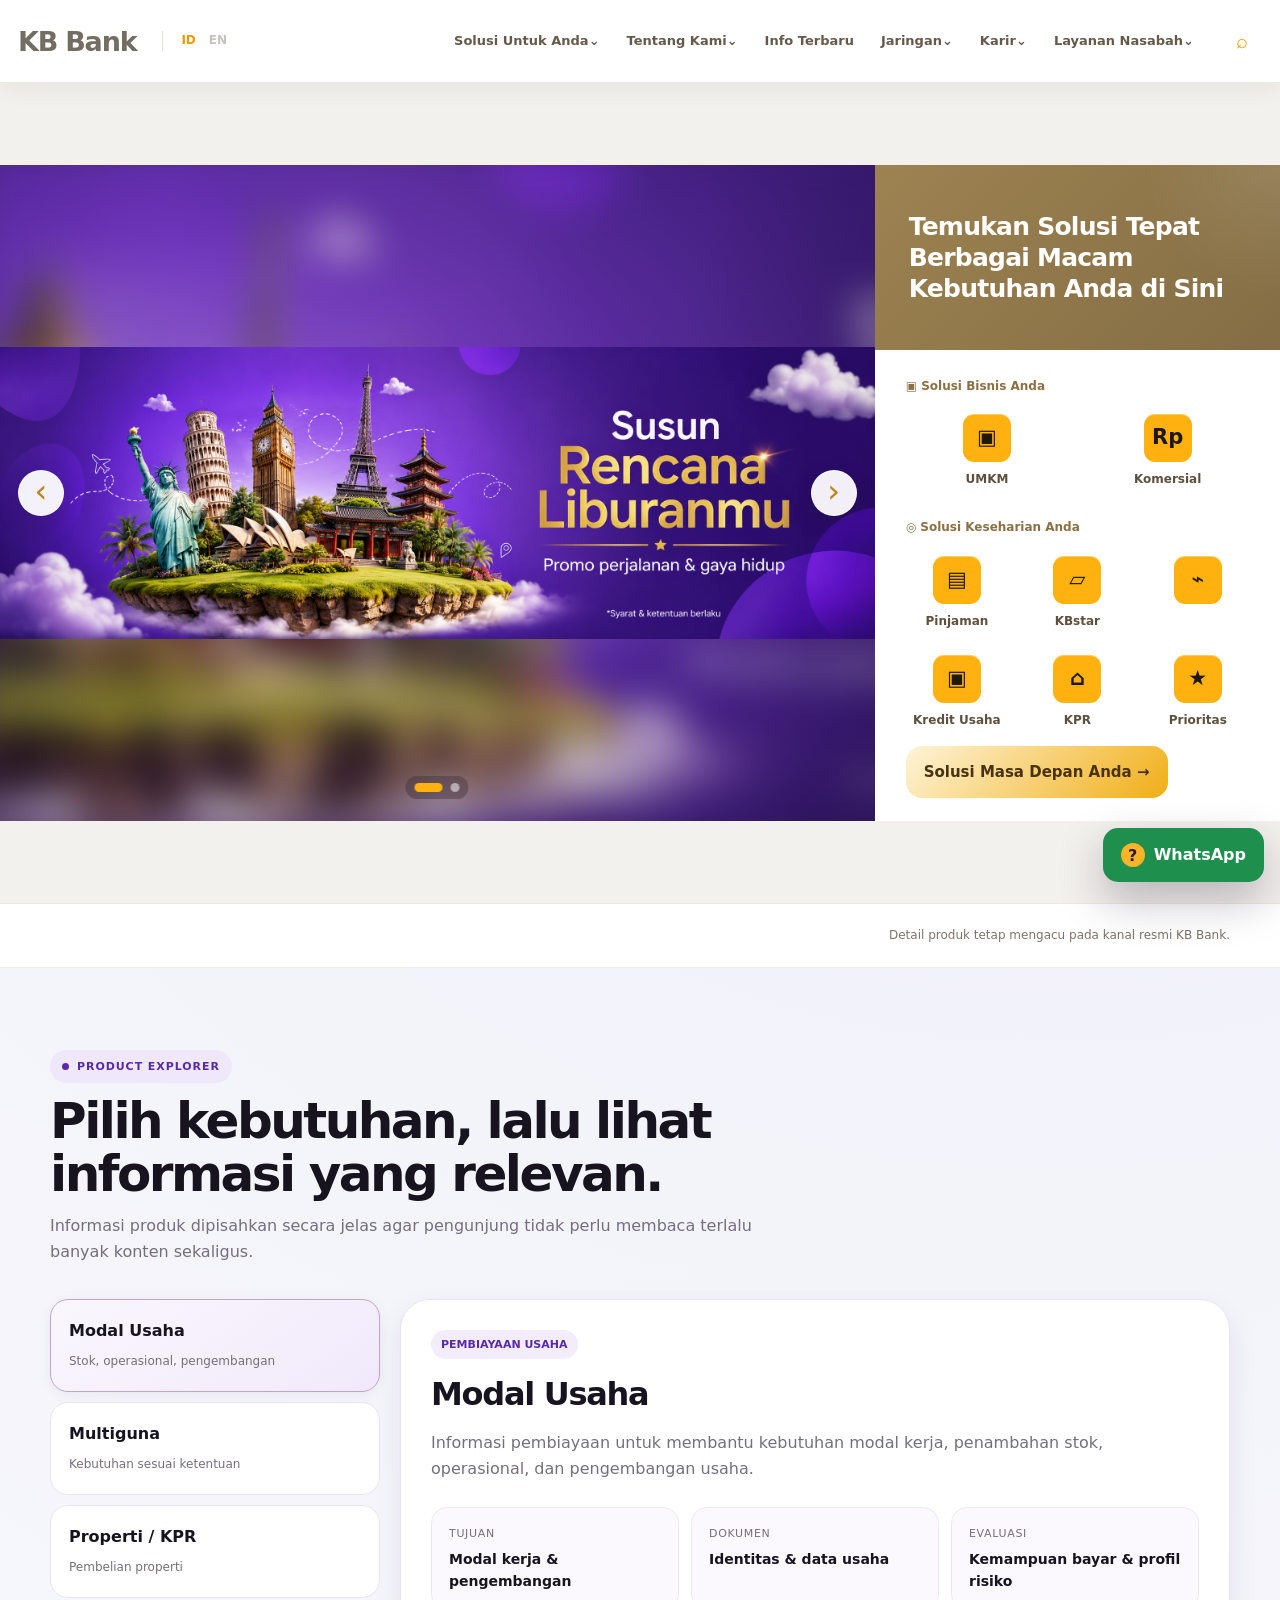
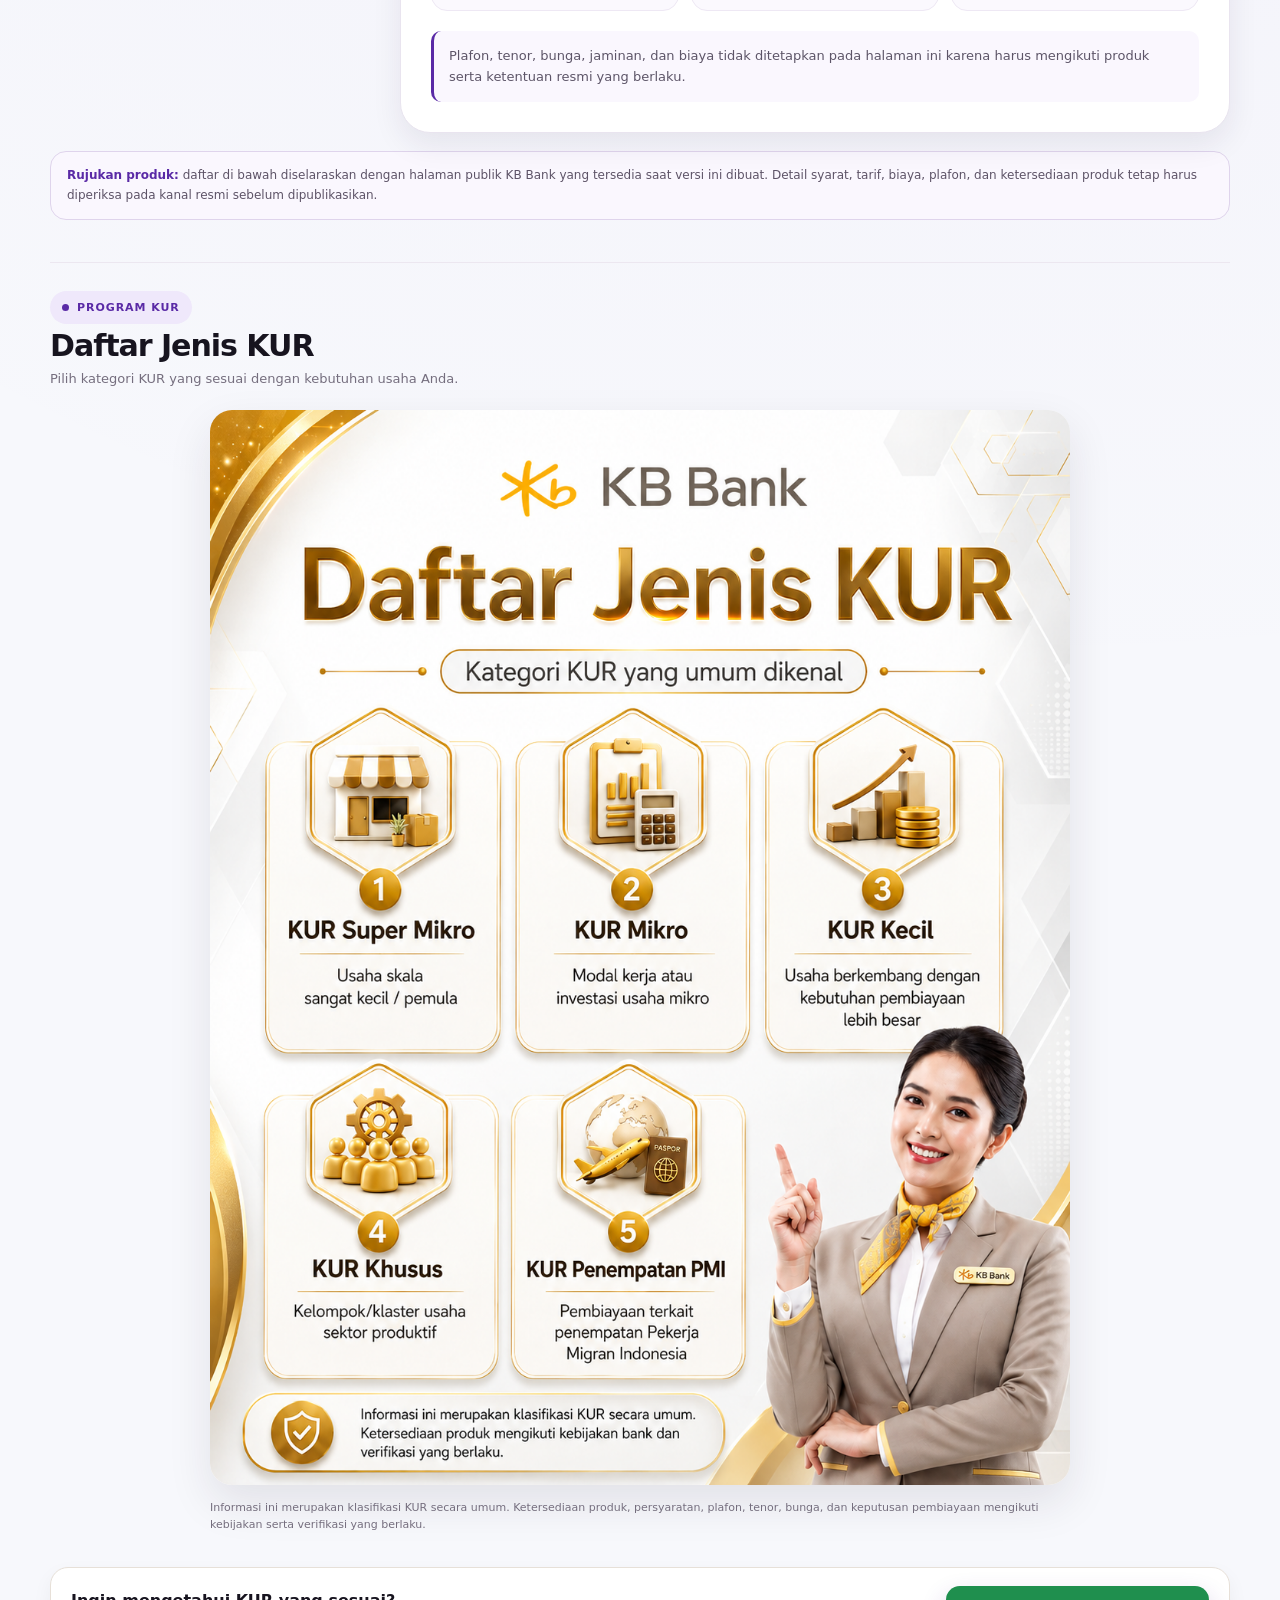
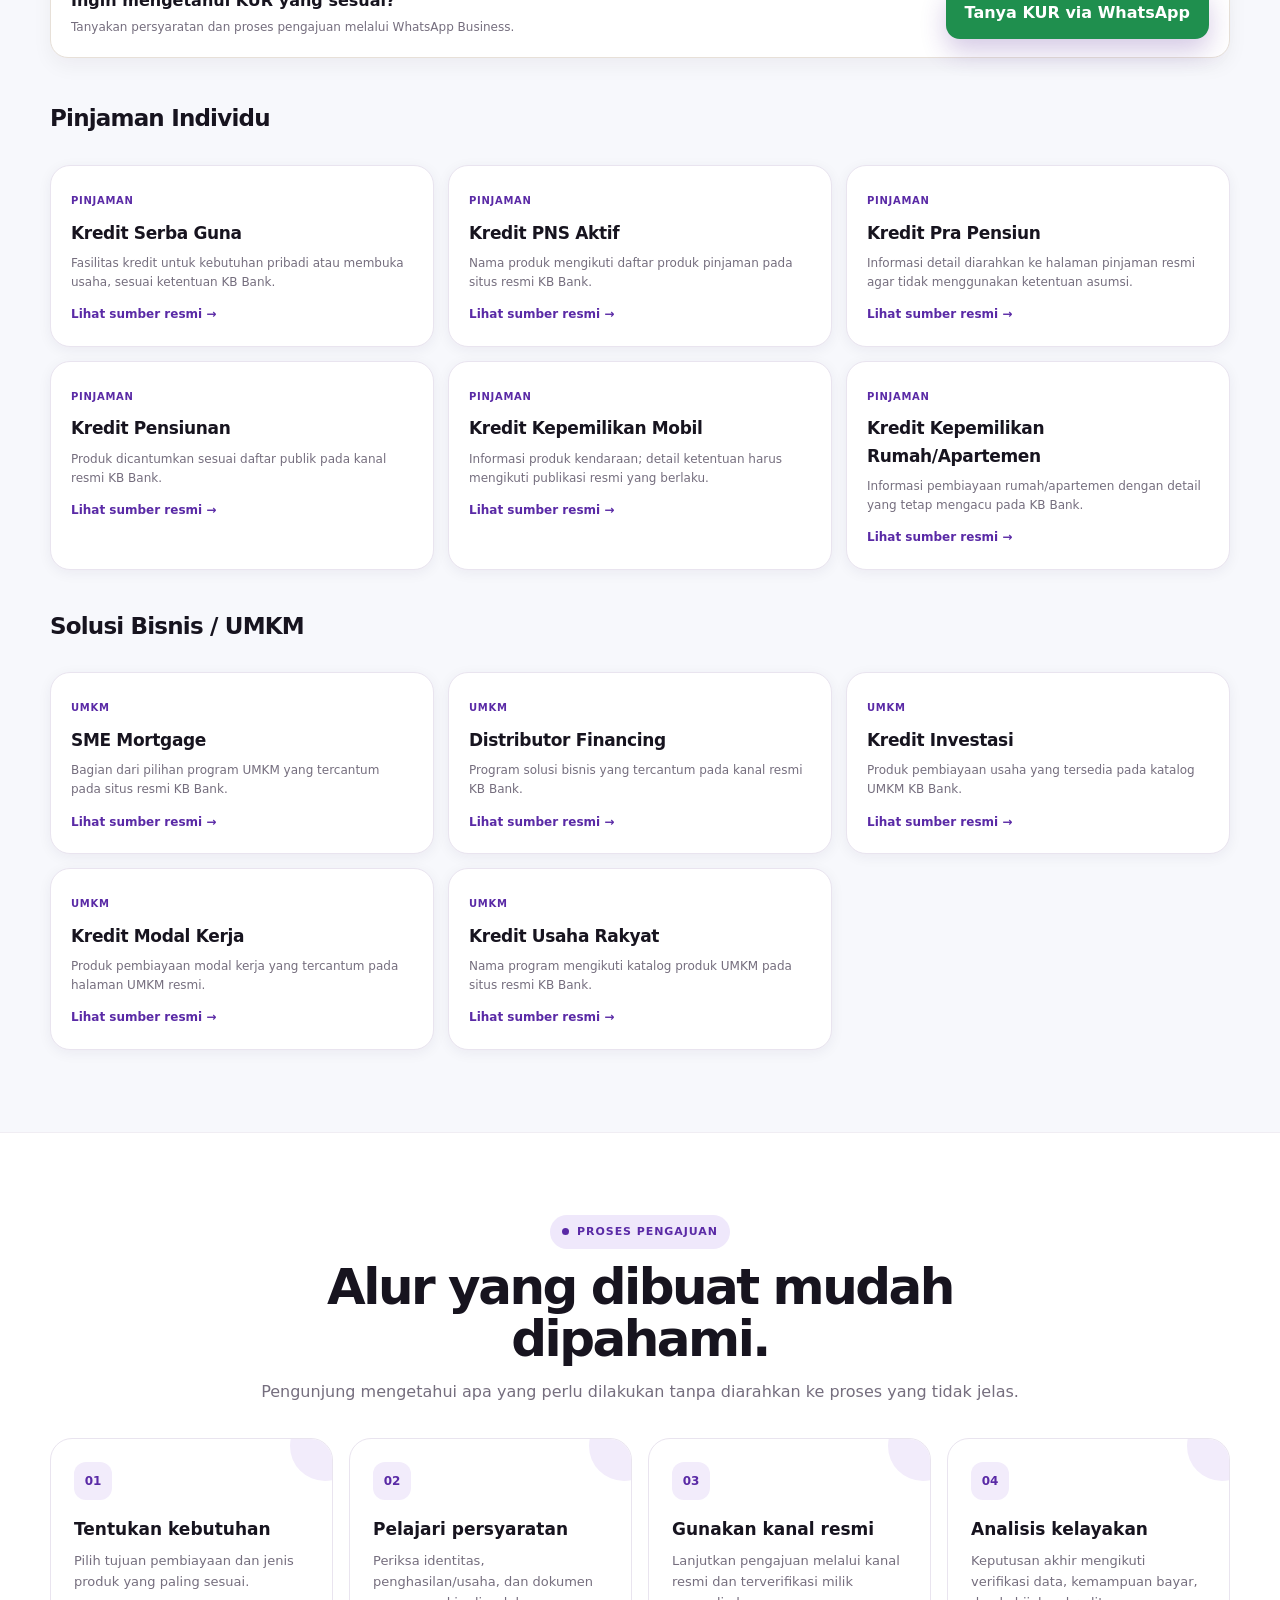
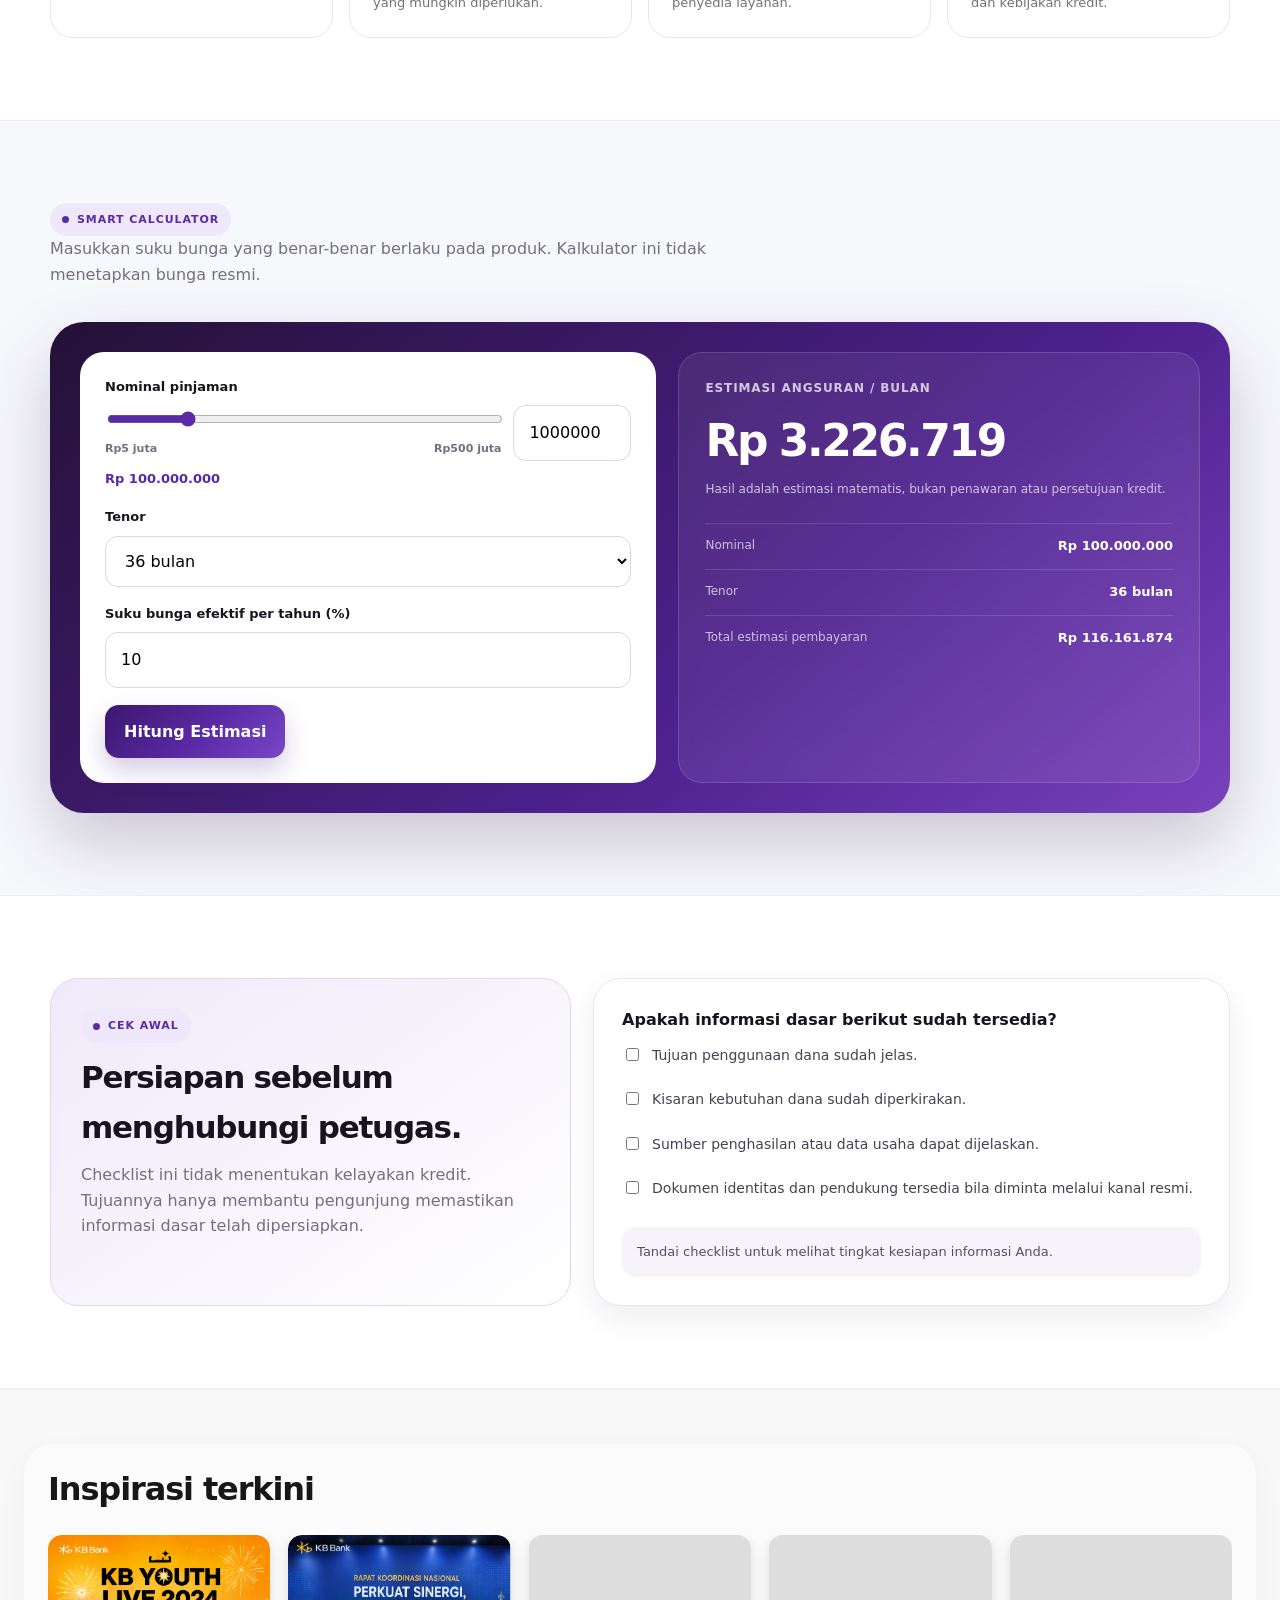
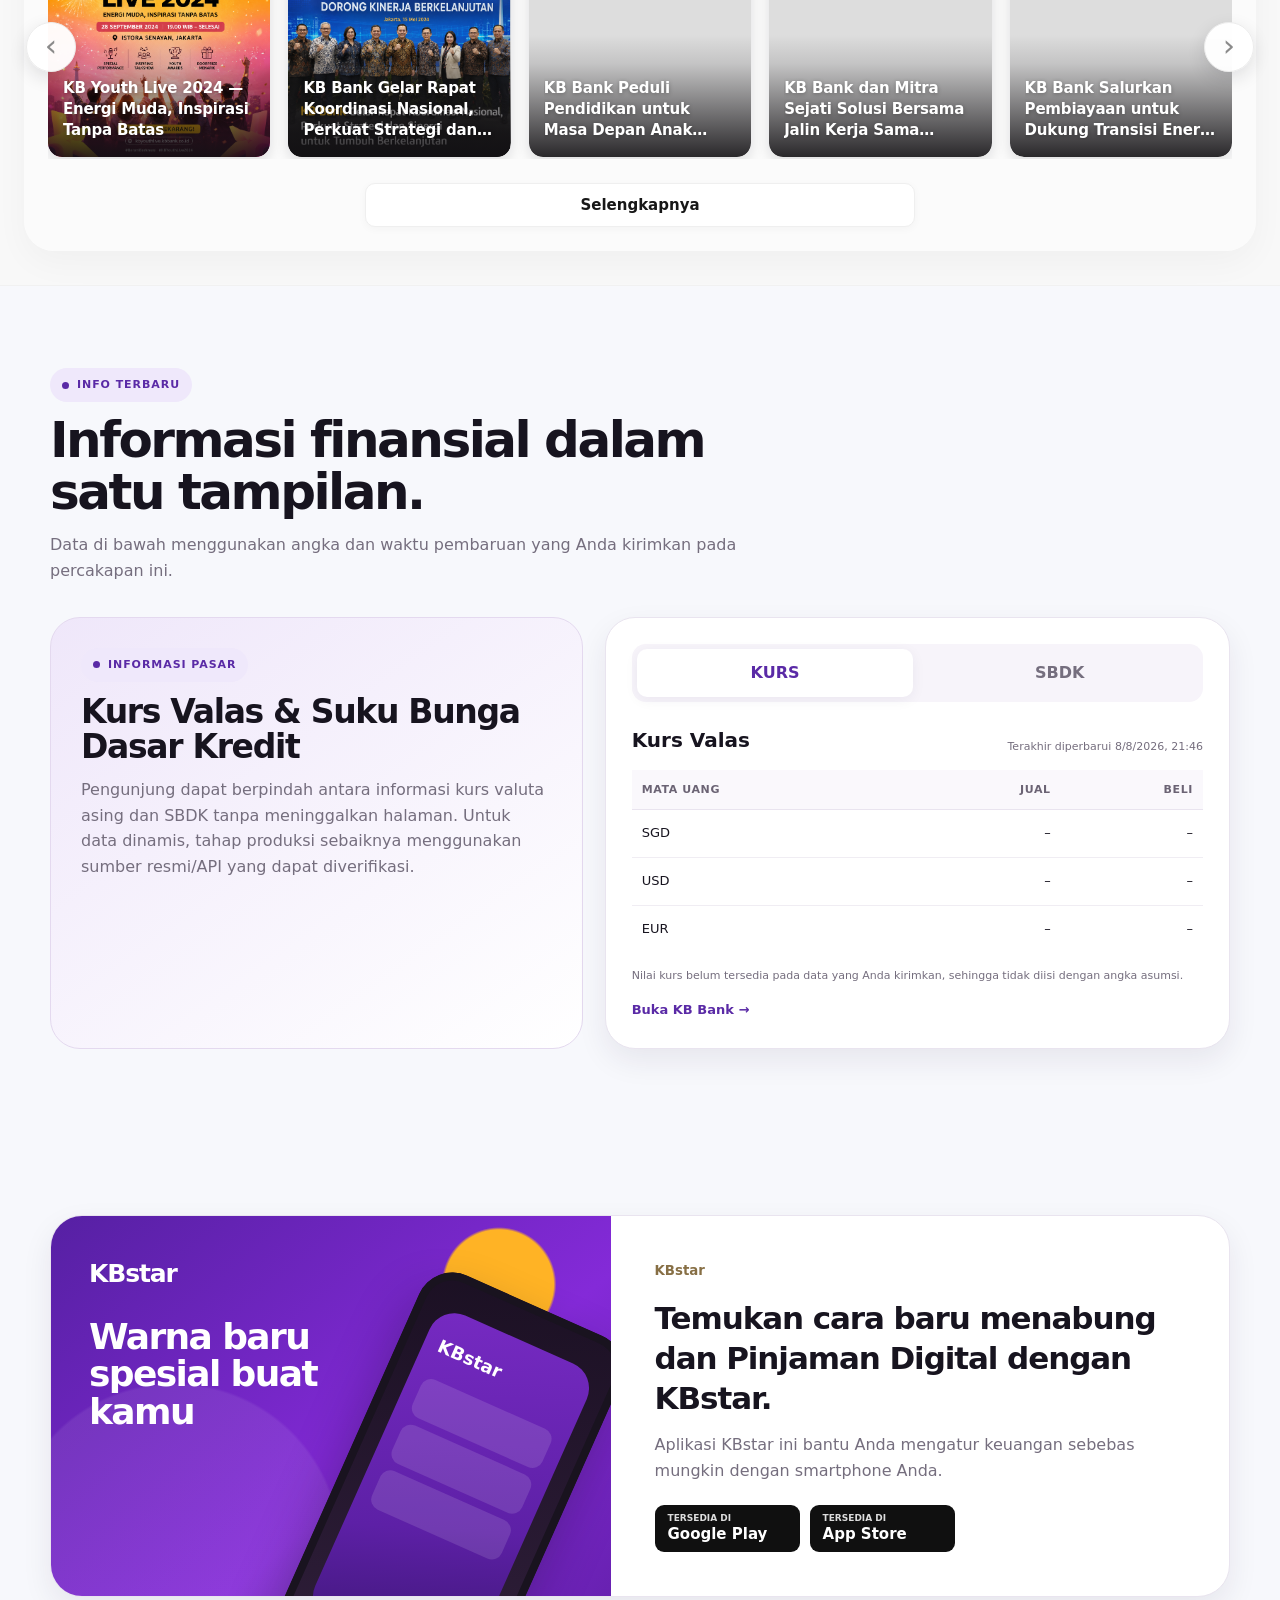
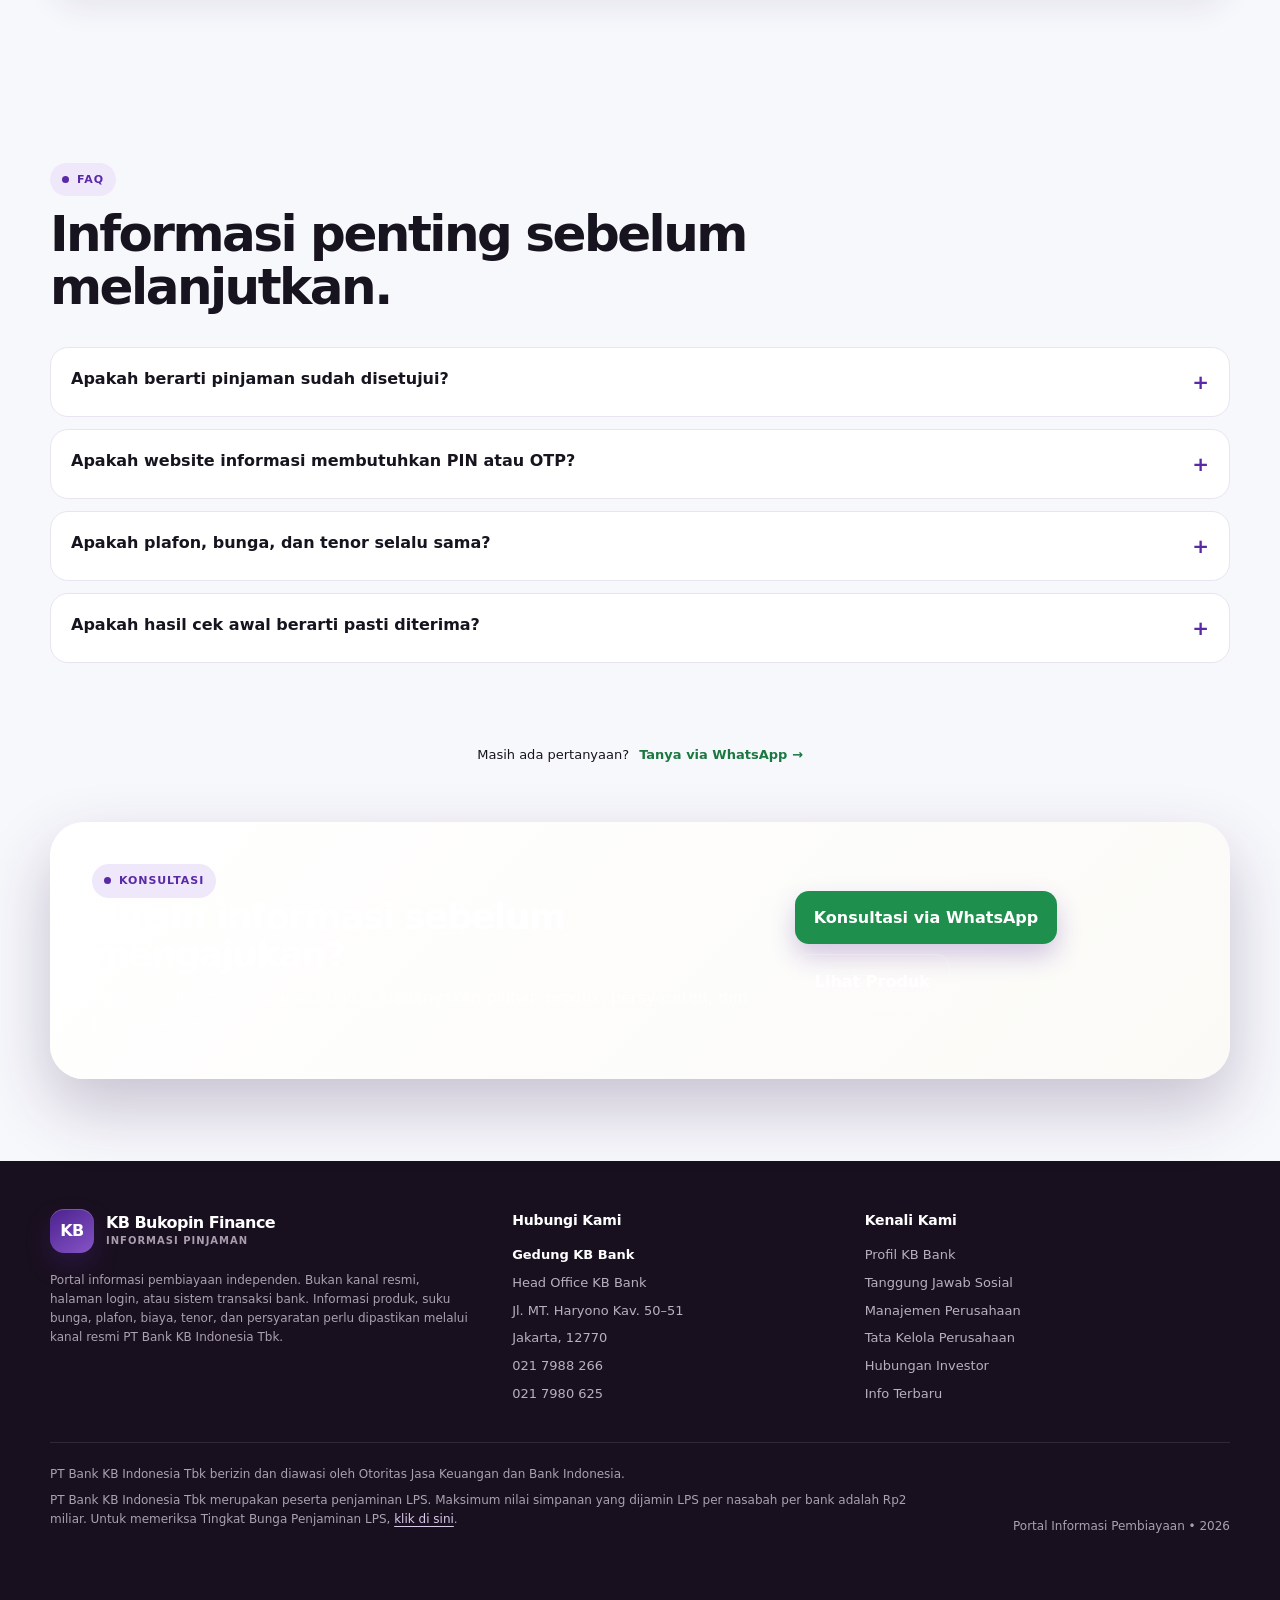
==== commit 224a99bd: "Add files via upload" ====
--- a/index.html
+++ b/index.html
@@ -1,416 +1,438 @@
 <!doctype html>
 <html lang="id">
 <head>
-  <meta charset="utf-8" />
-  <meta name="viewport" content="width=device-width,initial-scale=1,viewport-fit=cover" />
-  <meta name="theme-color" content="#4c238f" />
-  <meta name="description" content="Portal informasi pinjaman yang merujuk pada informasi publik KB Bank. Bukan kanal login atau transaksi bank." />
-  <title> — Referensi KB Bank</title>
-  <link rel="stylesheet" href="./assets/css/app.css" />
+ <meta charset="utf-8" />
+ <meta name="viewport" content="width=device-width,initial-scale=1,viewport-fit=cover" />
+ <meta name="theme-color" content="#4c238f" />
+ <meta name="description" content="Portal informasi pinjaman yang merujuk pada informasi publik KB Bank. Bukan kanal login atau transaksi bank." />
+ <title> — Referensi KB Bank</title>
+ <link rel="stylesheet" href="./assets/css/app.css" />
 </head>
 <body>
-  <a class="skip-link" href="#main-content">Lewati ke konten utama</a>
-  <header class="corp-header">
-    <div class="corp-nav">
-      <a class="corp-brand" href="#home" aria-label="KB Bank - ">
-        
-        <span class="corp-brand-name">KB Bank</span>
-        <span class="corp-lang"><span class="active">ID</span><span class="muted">EN</span></span>
-      </a>
-
-      <nav class="corp-links" aria-label="Navigasi utama">
-        <a href="#produk">Solusi Untuk Anda⌄</a>
-        <a href="#tentang">Tentang Kami⌄</a>
-        <a href="#info-terbaru">Info Terbaru</a>
-        <a href="#kontak">Jaringan⌄</a>
-        <a href="#siaran-pers">Karir⌄</a>
-        <a href="#faq">Layanan Nasabah⌄</a>
-      </nav>
-
-      <button class="corp-search" type="button" aria-label="Pencarian">⌕</button>
-      <button class="corp-menu-btn" id="corpMenuBtn" type="button" aria-label="Buka menu" aria-controls="mobilePanel" aria-expanded="false">☰</button>
-    </div>
-  </header>
-
-
-  <div class="mobile-panel" id="mobilePanel" aria-hidden="true">
-    <div class="mobile-sheet" role="dialog" aria-modal="true" aria-label="Menu navigasi">
-      <div class="mobile-sheet-head">
-        <strong>Menu</strong>
-        <button class="close-btn" id="closeMenu" type="button" aria-label="Tutup menu">×</button>
-      </div>
-      <nav>
-        <a href="#produk">Solusi Untuk Anda</a>
-        <a href="#proses">Cara Pengajuan</a>
-        <a href="#simulasi">Simulasi</a>
-        <a href="#cek-awal">Cek Awal</a>
-        <a href="#info-terbaru">Info Terbaru</a>
-        <a href="#faq">Layanan Nasabah</a>
-        <a href="#kontak">Hubungi Kami</a>
-      </nav>
-    </div>
-  </div>
-
-  <main id="main-content" tabindex="-1">
-    <section class="official-hero" id="home">
-      <div class="hero-feature hero-promo" data-hero-carousel aria-roledescription="carousel" aria-label="Promosi pilihan">
-        <div class="hero-promo__viewport">
-          <div class="hero-promo__track" id="heroPromoTrack" aria-live="off"></div>
+ <a class="skip-link" href="#main-content">Lewati ke konten utama</a>
+ <header class="corp-header">
+ <div class="corp-nav">
+ <a class="corp-brand" href="#home" aria-label="KB Bank - ">
+ 
+ <span class="corp-brand-name">KB Bank</span>
+ <span class="corp-lang"><span class="active">ID</span><span class="muted">EN</span></span>
+ </a>
+
+ <nav class="corp-links" aria-label="Navigasi utama">
+ <a href="#produk">Solusi Untuk Anda⌄</a>
+ <a href="#tentang">Tentang Kami⌄</a>
+ <a href="#info-terbaru">Info Terbaru</a>
+ <a href="#kontak">Jaringan⌄</a>
+ <a href="#siaran-pers">Karir⌄</a>
+ <a href="#faq">Layanan Nasabah⌄</a>
+ </nav>
+
+ <button class="corp-search" type="button" aria-label="Pencarian">⌕</button>
+ <button class="corp-menu-btn" id="corpMenuBtn" type="button" aria-label="Buka menu" aria-controls="mobilePanel" aria-expanded="false">☰</button>
+ </div>
+ </header>
+
+
+ <div class="mobile-panel" id="mobilePanel" aria-hidden="true">
+ <div class="mobile-sheet" role="dialog" aria-modal="true" aria-label="Menu navigasi">
+ <div class="mobile-sheet-head">
+ <strong>Menu</strong>
+ <button class="close-btn" id="closeMenu" type="button" aria-label="Tutup menu">×</button>
+ </div>
+ <nav>
+ <a href="#produk">Solusi Untuk Anda</a>
+ <a href="#proses">Cara Pengajuan</a>
+ 
+ <a href="#cek-awal">Cek Awal</a>
+ <a href="#info-terbaru">Info Terbaru</a>
+ <a href="#faq">Layanan Nasabah</a>
+ <a href="#kontak" data-whatsapp data-whatsapp-context="layanan pinjaman">WhatsApp</a>
+ </nav>
+ </div>
+ </div>
+
+ <main id="main-content" tabindex="-1">
+ <section class="official-hero" id="home">
+ <div class="hero-feature hero-promo" data-hero-carousel aria-roledescription="carousel" aria-label="Promosi pilihan">
+ <div class="hero-promo__viewport">
+ <div class="hero-promo__track" id="heroPromoTrack" aria-live="off"></div>
+ </div>
+
+ <button
+ class="hero-promo__control hero-promo__control--prev"
+ type="button"
+ aria-label="Slide sebelumnya"
+ data-hero-prev
+ >‹</button>
+
+ <button
+ class="hero-promo__control hero-promo__control--next"
+ type="button"
+ aria-label="Slide berikutnya"
+ data-hero-next
+ >›</button>
+
+ <div class="hero-promo__pagination" aria-label="Pilih slide" data-hero-pagination></div>
+ </div>
+
+ <aside class="solution-panel" aria-label="Solusi untuk Anda">
+ <div class="solution-cover">
+ <h2>Temukan Solusi Tepat Berbagai Macam Kebutuhan Anda di Sini</h2>
+ </div>
+
+ <div class="solution-content">
+ <div class="solution-group">
+ <div class="solution-label">▣ Solusi Bisnis Anda</div>
+ <div class="solution-grid two">
+ <a class="solution-item" href="#produk">
+ <span class="solution-icon">▣</span>
+ <span>UMKM</span>
+ </a>
+ <a class="solution-item" href="#produk">
+ <span class="solution-icon">Rp</span>
+ <span>Komersial</span>
+ </a>
+ </div>
+ </div>
+
+ <div class="solution-group">
+ <div class="solution-label">◎ Solusi Keseharian Anda</div>
+ <div class="solution-grid">
+ <a class="solution-item" href="#produk">
+ <span class="solution-icon">▤</span>
+ <span>Pinjaman</span>
+ </a>
+ <a class="solution-item" href="#kbstar">
+ <span class="solution-icon">▱</span>
+ <span>KBstar</span>
+ </a>
+ <a class="solution-item" href="#">
+ <span class="solution-icon">⌁</span>
+ 
+ </a>
+ <a class="solution-item" href="#produk">
+ <span class="solution-icon">▣</span>
+ <span>Kredit Usaha</span>
+ </a>
+ <a class="solution-item" href="#produk">
+ <span class="solution-icon">⌂</span>
+ <span>KPR</span>
+ </a>
+ <a class="solution-item" href="#kontak">
+ <span class="solution-icon">★</span>
+ <span>Prioritas</span>
+ </a>
+ </div>
+ </div>
+
+ <a class="solution-more" href="#produk">Solusi Masa Depan Anda →</a>
+ </div>
+ </aside>
+ </section>
+
+ <div class="portal-band">
+ <div class="portal-band-inner">
+ <div>
+ 
+ 
+ </div>
+ <span>Detail produk tetap mengacu pada kanal resmi KB Bank.</span>
+ </div>
+ </div>
+
+ <section id="produk">
+ <div class="container">
+ <div class="section-head reveal">
+ <span class="eyebrow">Product Explorer</span>
+ <h2>Pilih kebutuhan, lalu lihat informasi yang relevan.</h2>
+ <p>Informasi produk dipisahkan secara jelas agar pengunjung tidak perlu membaca terlalu banyak konten sekaligus.</p>
+ </div>
+
+ <div class="product-shell reveal">
+ <div class="product-tabs" role="tablist" aria-label="Jenis pembiayaan">
+ <button class="product-tab active" data-product="usaha" role="tab" aria-selected="true">
+ <strong>Modal Usaha</strong><span>Stok, operasional, pengembangan</span>
+ </button>
+ <button class="product-tab" data-product="multiguna" role="tab" aria-selected="false">
+ <strong>Multiguna</strong><span>Kebutuhan sesuai ketentuan</span>
+ </button>
+ <button class="product-tab" data-product="properti" role="tab" aria-selected="false">
+ <strong>Properti / KPR</strong><span>Pembelian properti</span>
+ </button>
+ </div>
+
+ <article class="product-detail" id="productDetail" aria-live="polite">
+ <div class="product-detail-top">
+ <div>
+ <span class="product-badge" id="productBadge">PEMBIAYAAN USAHA</span>
+ <h3 id="productTitle">Modal Usaha</h3>
+ <p id="productDesc">Informasi pembiayaan untuk membantu kebutuhan modal kerja, penambahan stok, operasional, dan pengembangan usaha.</p>
+ </div>
+ </div>
+ <div class="feature-grid">
+ <div class="feature"><small>Tujuan</small><strong id="feature1">Modal kerja & pengembangan</strong></div>
+ <div class="feature"><small>Dokumen</small><strong id="feature2">Identitas & data usaha</strong></div>
+ <div class="feature"><small>Evaluasi</small><strong id="feature3">Kemampuan bayar & profil risiko</strong></div>
+ </div>
+ <div class="product-note" id="productNote">
+ Plafon, tenor, bunga, jaminan, dan biaya tidak ditetapkan pada halaman ini karena harus mengikuti produk serta ketentuan resmi yang berlaku.
+ </div>
+ </article>
+ </div>
+
+ <div class="source-banner reveal">
+ <div>
+ <strong>Rujukan produk:</strong>
+ daftar di bawah diselaraskan dengan halaman publik KB Bank yang tersedia saat versi ini dibuat.
+ Detail syarat, tarif, biaya, plafon, dan ketersediaan produk tetap harus diperiksa pada kanal resmi sebelum dipublikasikan.
+ </div>
+ </div>
+
+
+ <section class="kur-overview reveal" aria-labelledby="kurOverviewTitle">
+ <div class="kur-overview__head">
+ <span class="eyebrow">Program KUR</span>
+ <h3 id="kurOverviewTitle">Daftar Jenis KUR</h3>
+ <p>Pilih kategori KUR yang sesuai dengan kebutuhan usaha Anda.</p>
+ </div>
+
+ <button
+ class="kur-overview__media-button"
+ type="button"
+ aria-label="Perbesar visual Daftar Jenis KUR"
+ data-kur-overview-open
+ >
+ <img
+ class="kur-overview__media"
+ src="/assets/images/loan-programs/daftar-jenis-kur.png"
+ alt="Daftar Jenis KUR: KUR Super Mikro, KUR Mikro, KUR Kecil, KUR Khusus, dan KUR Penempatan PMI."
+ width="1104"
+ height="1379"
+ loading="lazy"
+ decoding="async"
+ >
+ </button>
+
+ <p class="kur-overview__notice">
+ Informasi ini merupakan klasifikasi KUR secara umum. Ketersediaan produk, persyaratan,
+ plafon, tenor, bunga, dan keputusan pembiayaan mengikuti kebijakan serta verifikasi yang berlaku.
+ </p>
+ </section>
+
+ <div class="product-whatsapp-cta reveal">
+ <div>
+ <strong>Ingin mengetahui KUR yang sesuai?</strong>
+ <span>Tanyakan persyaratan dan proses pengajuan melalui WhatsApp Business.</span>
+ </div>
+ <a
+ class="btn btn-primary"
+ href="#kontak"
+ data-whatsapp
+ data-whatsapp-context="program KUR"
+ >Tanya KUR via WhatsApp</a>
+ </div>
+
+ <h3 class="subsection-title reveal">Pinjaman Individu</h3>
+ <div class="official-products reveal">
+ <article class="official-product">
+ <small>Pinjaman</small>
+ <h4>Kredit Serba Guna</h4>
+ <p>Fasilitas kredit untuk kebutuhan pribadi atau membuka usaha, sesuai ketentuan KB Bank.</p>
+ <a href="https://www.kbbank.co.id/loan/2103" target="_blank" rel="noopener noreferrer">Lihat sumber resmi →</a>
+ </article>
+ <article class="official-product">
+ <small>Pinjaman</small>
+ <h4>Kredit PNS Aktif</h4>
+ <p>Nama produk mengikuti daftar produk pinjaman pada situs resmi KB Bank.</p>
+ <a href="https://www.kbbank.co.id/loan" target="_blank" rel="noopener noreferrer">Lihat sumber resmi →</a>
+ </article>
+ <article class="official-product">
+ <small>Pinjaman</small>
+ <h4>Kredit Pra Pensiun</h4>
+ <p>Informasi detail diarahkan ke halaman pinjaman resmi agar tidak menggunakan ketentuan asumsi.</p>
+ <a href="https://www.kbbank.co.id/loan" target="_blank" rel="noopener noreferrer">Lihat sumber resmi →</a>
+ </article>
+ <article class="official-product">
+ <small>Pinjaman</small>
+ <h4>Kredit Pensiunan</h4>
+ <p>Produk dicantumkan sesuai daftar publik pada kanal resmi KB Bank.</p>
+ <a href="https://www.kbbank.co.id/loan" target="_blank" rel="noopener noreferrer">Lihat sumber resmi →</a>
+ </article>
+ <article class="official-product">
+ <small>Pinjaman</small>
+ <h4>Kredit Kepemilikan Mobil</h4>
+ <p>Informasi produk kendaraan; detail ketentuan harus mengikuti publikasi resmi yang berlaku.</p>
+ <a href="https://www.kbbank.co.id/loan" target="_blank" rel="noopener noreferrer">Lihat sumber resmi →</a>
+ </article>
+ <article class="official-product">
+ <small>Pinjaman</small>
+ <h4>Kredit Kepemilikan Rumah/Apartemen</h4>
+ <p>Informasi pembiayaan rumah/apartemen dengan detail yang tetap mengacu pada KB Bank.</p>
+ <a href="https://www.kbbank.co.id/loan" target="_blank" rel="noopener noreferrer">Lihat sumber resmi →</a>
+ </article>
+ </div>
+
+ <h3 class="subsection-title reveal">Solusi Bisnis / UMKM</h3>
+ <div class="official-products reveal">
+ <article class="official-product">
+ <small>UMKM</small>
+ <h4>SME Mortgage</h4>
+ <p>Bagian dari pilihan program UMKM yang tercantum pada situs resmi KB Bank.</p>
+ <a href="https://www.kbbank.co.id/business-solution/umkm" target="_blank" rel="noopener noreferrer">Lihat sumber resmi →</a>
+ </article>
+ <article class="official-product">
+ <small>UMKM</small>
+ <h4>Distributor Financing</h4>
+ <p>Program solusi bisnis yang tercantum pada kanal resmi KB Bank.</p>
+ <a href="https://www.kbbank.co.id/business-solution/umkm" target="_blank" rel="noopener noreferrer">Lihat sumber resmi →</a>
+ </article>
+ <article class="official-product">
+ <small>UMKM</small>
+ <h4>Kredit Investasi</h4>
+ <p>Produk pembiayaan usaha yang tersedia pada katalog UMKM KB Bank.</p>
+ <a href="https://www.kbbank.co.id/business-solution/umkm" target="_blank" rel="noopener noreferrer">Lihat sumber resmi →</a>
+ </article>
+ <article class="official-product">
+ <small>UMKM</small>
+ <h4>Kredit Modal Kerja</h4>
+ <p>Produk pembiayaan modal kerja yang tercantum pada halaman UMKM resmi.</p>
+ <a href="https://www.kbbank.co.id/business-solution/umkm" target="_blank" rel="noopener noreferrer">Lihat sumber resmi →</a>
+ </article>
+ <article class="official-product">
+ <small>UMKM</small>
+ <h4>Kredit Usaha Rakyat</h4>
+ <p>Nama program mengikuti katalog produk UMKM pada situs resmi KB Bank.</p>
+ <a href="https://www.kbbank.co.id/business-solution/umkm" target="_blank" rel="noopener noreferrer">Lihat sumber resmi →</a>
+ </article>
+ </div>
+ </div>
+ </section>
+
+ <section class="section-alt" id="proses">
+ <span id="tentang" class="sr-only">Tentang portal informasi pinjaman</span>
+ <div class="container">
+ <div class="section-head center reveal">
+ <span class="eyebrow">Proses Pengajuan</span>
+ <h2>Alur yang dibuat mudah dipahami.</h2>
+ <p>Pengunjung mengetahui apa yang perlu dilakukan tanpa diarahkan ke proses yang tidak jelas.</p>
+ </div>
+
+ <div class="process reveal">
+ <article class="step"><div class="step-num">01</div><h4>Tentukan kebutuhan</h4><p>Pilih tujuan pembiayaan dan jenis produk yang paling sesuai.</p></article>
+ <article class="step"><div class="step-num">02</div><h4>Pelajari persyaratan</h4><p>Periksa identitas, penghasilan/usaha, dan dokumen yang mungkin diperlukan.</p></article>
+ <article class="step"><div class="step-num">03</div><h4>Gunakan kanal resmi</h4><p>Lanjutkan pengajuan melalui kanal resmi dan terverifikasi milik penyedia layanan.</p></article>
+ <article class="step"><div class="step-num">04</div><h4>Analisis kelayakan</h4><p>Keputusan akhir mengikuti verifikasi data, kemampuan bayar, dan kebijakan kredit.</p></article>
+ </div>
+ </div>
+ </section>
+
+ <section id="">
+ <div class="container">
+ <div class="section-head reveal">
+ <span class="eyebrow">Smart Calculator</span>
+ 
+ <p>Masukkan suku bunga yang benar-benar berlaku pada produk. Kalkulator ini tidak menetapkan bunga resmi.</p>
+ </div>
+
+ <div class="calculator-shell reveal">
+ <div class="calc-grid">
+ <div class="calc-form">
+ <div class="field">
+ <label for="amountRange">Nominal pinjaman</label>
+ <div class="range-row">
+ <div>
+ <input id="amountRange" type="range" min="5000000" max="500000000" step="5000000" value="100000000" aria-label="Nominal pinjaman dari Rp5 juta sampai Rp500 juta">
+ <div class="range-limits">
+ <span>Rp5 juta</span>
+ <span>Rp500 juta</span>
+ </div>
+ </div>
+ <input id="amountInput" type="number" min="5000000" max="500000000" step="5000000" value="100000000" aria-label="Nominal pinjaman">
+ </div>
+ <div class="amount-display" id="amountDisplay">Rp100.000.000</div>
+ </div>
+
+ <div class="field">
+ <label for="term">Tenor</label>
+ <select id="term">
+ <option value="12">12 bulan</option>
+ <option value="24">24 bulan</option>
+ <option value="36" selected>36 bulan</option>
+ <option value="48">48 bulan</option>
+ <option value="60">60 bulan</option>
+ </select>
+ </div>
+
+ <div class="field">
+ <label for="rate">Suku bunga efektif per tahun (%)</label>
+ <input id="rate" type="number" min="0" max="100" step="0.01" value="10">
+ </div>
+
+ <button class="btn btn-primary" id="calcBtn" type="button">Hitung Estimasi</button>
+ </div>
+
+ <div class="calc-result" aria-live="polite">
+ <div class="result-label">Estimasi angsuran / bulan</div>
+ <div class="result-number" id="monthly">Rp0</div>
+ <div class="result-note">Hasil adalah estimasi matematis, bukan penawaran atau persetujuan kredit.</div>
+
+ <div class="result-list">
+ <div class="result-line"><span>Nominal</span><strong id="resultPrincipal">Rp0</strong></div>
+ <div class="result-line"><span>Tenor</span><strong id="resultTerm">0 bulan</strong></div>
+ <div class="result-line"><span>Total estimasi pembayaran</span><strong id="resultTotal">Rp0</strong></div>
+ </div>
+ </div>
+ </div>
+ </div>
+ </div>
+ </section>
+
+ <section class="section-alt" id="cek-awal">
+ <div class="container">
+ <div class="eligibility reveal">
+ <div class="eligibility-copy">
+ <span class="eyebrow">Cek Awal</span>
+ <h3>Persiapan sebelum menghubungi petugas.</h3>
+ <p>Checklist ini tidak menentukan kelayakan kredit. Tujuannya hanya membantu pengunjung memastikan informasi dasar telah dipersiapkan.</p>
+ </div>
+
+ <div class="eligibility-box">
+ <strong>Apakah informasi dasar berikut sudah tersedia?</strong>
+ <div class="check-row">
+ <input type="checkbox" id="c1"><label for="c1">Tujuan penggunaan dana sudah jelas.</label>
+ </div>
+ <div class="check-row">
+ <input type="checkbox" id="c2"><label for="c2">Kisaran kebutuhan dana sudah diperkirakan.</label>
+ </div>
+ <div class="check-row">
+ <input type="checkbox" id="c3"><label for="c3">Sumber penghasilan atau data usaha dapat dijelaskan.</label>
+ </div>
+ <div class="check-row">
+ <input type="checkbox" id="c4"><label for="c4">Dokumen identitas dan pendukung tersedia bila diminta melalui kanal resmi.</label>
+ </div>
+ <div class="eligibility-result" id="eligibilityResult">
+ Tandai checklist untuk melihat tingkat kesiapan informasi Anda.
+ </div>
+ </div>
+ </div>
+ </div>
+ </section>
+
+
+ <section class="inspiration-section" id="inspirasi-terkini" aria-labelledby="inspirationTitle">
+      <div class="inspiration-shell">
+        <div class="inspiration-head">
+          <h2 class="inspiration-title reveal" id="inspirationTitle">Inspirasi terkini</h2>
         </div>
 
-        <button
-          class="hero-promo__control hero-promo__control--prev"
-          type="button"
-          aria-label="Slide sebelumnya"
-          data-hero-prev
-        >‹</button>
-
-        <button
-          class="hero-promo__control hero-promo__control--next"
-          type="button"
-          aria-label="Slide berikutnya"
-          data-hero-next
-        >›</button>
-
-        <div class="hero-promo__pagination" aria-label="Pilih slide" data-hero-pagination></div>
-      </div>
-
-      <aside class="solution-panel" aria-label="Solusi untuk Anda">
-        <div class="solution-cover">
-          <h2>Temukan Solusi Tepat Berbagai Macam Kebutuhan Anda di Sini</h2>
-        </div>
-
-        <div class="solution-content">
-          <div class="solution-group">
-            <div class="solution-label">▣ Solusi Bisnis Anda</div>
-            <div class="solution-grid two">
-              <a class="solution-item" href="#produk">
-                <span class="solution-icon">▣</span>
-                <span>UMKM</span>
-              </a>
-              <a class="solution-item" href="#produk">
-                <span class="solution-icon">Rp</span>
-                <span>Komersial</span>
-              </a>
-            </div>
-          </div>
-
-          <div class="solution-group">
-            <div class="solution-label">◎ Solusi Keseharian Anda</div>
-            <div class="solution-grid">
-              <a class="solution-item" href="#produk">
-                <span class="solution-icon">▤</span>
-                <span>Pinjaman</span>
-              </a>
-              <a class="solution-item" href="#kbstar">
-                <span class="solution-icon">▱</span>
-                <span>KBstar</span>
-              </a>
-              <a class="solution-item" href="#simulasi">
-                <span class="solution-icon">⌁</span>
-                <span>Simulasi</span>
-              </a>
-              <a class="solution-item" href="#produk">
-                <span class="solution-icon">▣</span>
-                <span>Kredit Usaha</span>
-              </a>
-              <a class="solution-item" href="#produk">
-                <span class="solution-icon">⌂</span>
-                <span>KPR</span>
-              </a>
-              <a class="solution-item" href="#kontak">
-                <span class="solution-icon">★</span>
-                <span>Prioritas</span>
-              </a>
-            </div>
-          </div>
-
-          <a class="solution-more" href="#produk">Solusi Masa Depan Anda →</a>
-        </div>
-      </aside>
-    </section>
-
-    <div class="portal-band">
-      <div class="portal-band-inner">
-        <div>
-          
-          
-        </div>
-        <span>Detail produk tetap mengacu pada kanal resmi KB Bank.</span>
-      </div>
-    </div>
-
-    <section id="produk">
-      <div class="container">
-        <div class="section-head reveal">
-          <span class="eyebrow">Product Explorer</span>
-          <h2>Pilih kebutuhan, lalu lihat informasi yang relevan.</h2>
-          <p>Informasi produk dipisahkan secara jelas agar pengunjung tidak perlu membaca terlalu banyak konten sekaligus.</p>
-        </div>
-
-        <div class="product-shell reveal">
-          <div class="product-tabs" role="tablist" aria-label="Jenis pembiayaan">
-            <button class="product-tab active" data-product="usaha" role="tab" aria-selected="true">
-              <strong>Modal Usaha</strong><span>Stok, operasional, pengembangan</span>
-            </button>
-            <button class="product-tab" data-product="multiguna" role="tab" aria-selected="false">
-              <strong>Multiguna</strong><span>Kebutuhan sesuai ketentuan</span>
-            </button>
-            <button class="product-tab" data-product="properti" role="tab" aria-selected="false">
-              <strong>Properti / KPR</strong><span>Pembelian properti</span>
-            </button>
-          </div>
-
-          <article class="product-detail" id="productDetail" aria-live="polite">
-            <div class="product-detail-top">
-              <div>
-                <span class="product-badge" id="productBadge">PEMBIAYAAN USAHA</span>
-                <h3 id="productTitle">Modal Usaha</h3>
-                <p id="productDesc">Informasi pembiayaan untuk membantu kebutuhan modal kerja, penambahan stok, operasional, dan pengembangan usaha.</p>
-              </div>
-            </div>
-            <div class="feature-grid">
-              <div class="feature"><small>Tujuan</small><strong id="feature1">Modal kerja & pengembangan</strong></div>
-              <div class="feature"><small>Dokumen</small><strong id="feature2">Identitas & data usaha</strong></div>
-              <div class="feature"><small>Evaluasi</small><strong id="feature3">Kemampuan bayar & profil risiko</strong></div>
-            </div>
-            <div class="product-note" id="productNote">
-              Plafon, tenor, bunga, jaminan, dan biaya tidak ditetapkan pada halaman ini karena harus mengikuti produk serta ketentuan resmi yang berlaku.
-            </div>
-          </article>
-        </div>
-
-        <div class="source-banner reveal">
-          <div>
-            <strong>Rujukan produk:</strong>
-            daftar di bawah diselaraskan dengan halaman publik KB Bank yang tersedia saat versi ini dibuat.
-            Detail syarat, tarif, biaya, plafon, dan ketersediaan produk tetap harus diperiksa pada kanal resmi sebelum dipublikasikan.
-          </div>
-        </div>
-
-
-        <section class="kur-overview reveal" aria-labelledby="kurOverviewTitle">
-          <div class="kur-overview__head">
-            <span class="eyebrow">Program KUR</span>
-            <h3 id="kurOverviewTitle">Daftar Jenis KUR</h3>
-            <p>Pilih kategori KUR yang sesuai dengan kebutuhan usaha Anda.</p>
-          </div>
-
+        <div class="inspiration-carousel-frame reveal">
           <button
-            class="kur-overview__media-button"
+            class="inspiration-arrow inspiration-arrow--prev"
             type="button"
-            aria-label="Perbesar visual Daftar Jenis KUR"
-            data-kur-overview-open
-          >
-            <img
-              class="kur-overview__media"
-              src="/assets/images/loan-programs/daftar-jenis-kur.png"
-              alt="Daftar Jenis KUR: KUR Super Mikro, KUR Mikro, KUR Kecil, KUR Khusus, dan KUR Penempatan PMI."
-              width="1104"
-              height="1379"
-              loading="lazy"
-              decoding="async"
-            >
-          </button>
-
-          <p class="kur-overview__notice">
-            Informasi ini merupakan klasifikasi KUR secara umum. Ketersediaan produk, persyaratan,
-            plafon, tenor, bunga, dan keputusan pembiayaan mengikuti kebijakan serta verifikasi yang berlaku.
-          </p>
-        </section>
-
-        <h3 class="subsection-title reveal">Pinjaman Individu</h3>
-        <div class="official-products reveal">
-          <article class="official-product">
-            <small>Pinjaman</small>
-            <h4>Kredit Serba Guna</h4>
-            <p>Fasilitas kredit untuk kebutuhan pribadi atau membuka usaha, sesuai ketentuan KB Bank.</p>
-            <a href="https://www.kbbank.co.id/loan/2103" target="_blank" rel="noopener noreferrer">Lihat sumber resmi →</a>
-          </article>
-          <article class="official-product">
-            <small>Pinjaman</small>
-            <h4>Kredit PNS Aktif</h4>
-            <p>Nama produk mengikuti daftar produk pinjaman pada situs resmi KB Bank.</p>
-            <a href="https://www.kbbank.co.id/loan" target="_blank" rel="noopener noreferrer">Lihat sumber resmi →</a>
-          </article>
-          <article class="official-product">
-            <small>Pinjaman</small>
-            <h4>Kredit Pra Pensiun</h4>
-            <p>Informasi detail diarahkan ke halaman pinjaman resmi agar tidak menggunakan ketentuan asumsi.</p>
-            <a href="https://www.kbbank.co.id/loan" target="_blank" rel="noopener noreferrer">Lihat sumber resmi →</a>
-          </article>
-          <article class="official-product">
-            <small>Pinjaman</small>
-            <h4>Kredit Pensiunan</h4>
-            <p>Produk dicantumkan sesuai daftar publik pada kanal resmi KB Bank.</p>
-            <a href="https://www.kbbank.co.id/loan" target="_blank" rel="noopener noreferrer">Lihat sumber resmi →</a>
-          </article>
-          <article class="official-product">
-            <small>Pinjaman</small>
-            <h4>Kredit Kepemilikan Mobil</h4>
-            <p>Informasi produk kendaraan; detail ketentuan harus mengikuti publikasi resmi yang berlaku.</p>
-            <a href="https://www.kbbank.co.id/loan" target="_blank" rel="noopener noreferrer">Lihat sumber resmi →</a>
-          </article>
-          <article class="official-product">
-            <small>Pinjaman</small>
-            <h4>Kredit Kepemilikan Rumah/Apartemen</h4>
-            <p>Informasi pembiayaan rumah/apartemen dengan detail yang tetap mengacu pada KB Bank.</p>
-            <a href="https://www.kbbank.co.id/loan" target="_blank" rel="noopener noreferrer">Lihat sumber resmi →</a>
-          </article>
-        </div>
-
-        <h3 class="subsection-title reveal">Solusi Bisnis / UMKM</h3>
-        <div class="official-products reveal">
-          <article class="official-product">
-            <small>UMKM</small>
-            <h4>SME Mortgage</h4>
-            <p>Bagian dari pilihan program UMKM yang tercantum pada situs resmi KB Bank.</p>
-            <a href="https://www.kbbank.co.id/business-solution/umkm" target="_blank" rel="noopener noreferrer">Lihat sumber resmi →</a>
-          </article>
-          <article class="official-product">
-            <small>UMKM</small>
-            <h4>Distributor Financing</h4>
-            <p>Program solusi bisnis yang tercantum pada kanal resmi KB Bank.</p>
-            <a href="https://www.kbbank.co.id/business-solution/umkm" target="_blank" rel="noopener noreferrer">Lihat sumber resmi →</a>
-          </article>
-          <article class="official-product">
-            <small>UMKM</small>
-            <h4>Kredit Investasi</h4>
-            <p>Produk pembiayaan usaha yang tersedia pada katalog UMKM KB Bank.</p>
-            <a href="https://www.kbbank.co.id/business-solution/umkm" target="_blank" rel="noopener noreferrer">Lihat sumber resmi →</a>
-          </article>
-          <article class="official-product">
-            <small>UMKM</small>
-            <h4>Kredit Modal Kerja</h4>
-            <p>Produk pembiayaan modal kerja yang tercantum pada halaman UMKM resmi.</p>
-            <a href="https://www.kbbank.co.id/business-solution/umkm" target="_blank" rel="noopener noreferrer">Lihat sumber resmi →</a>
-          </article>
-          <article class="official-product">
-            <small>UMKM</small>
-            <h4>Kredit Usaha Rakyat</h4>
-            <p>Nama program mengikuti katalog produk UMKM pada situs resmi KB Bank.</p>
-            <a href="https://www.kbbank.co.id/business-solution/umkm" target="_blank" rel="noopener noreferrer">Lihat sumber resmi →</a>
-          </article>
-        </div>
-      </div>
-    </section>
-
-    <section class="section-alt" id="proses">
-      <span id="tentang" class="sr-only">Tentang portal informasi pinjaman</span>
-      <div class="container">
-        <div class="section-head center reveal">
-          <span class="eyebrow">Proses Pengajuan</span>
-          <h2>Alur yang dibuat mudah dipahami.</h2>
-          <p>Pengunjung mengetahui apa yang perlu dilakukan tanpa diarahkan ke proses yang tidak jelas.</p>
-        </div>
-
-        <div class="process reveal">
-          <article class="step"><div class="step-num">01</div><h4>Tentukan kebutuhan</h4><p>Pilih tujuan pembiayaan dan jenis produk yang paling sesuai.</p></article>
-          <article class="step"><div class="step-num">02</div><h4>Pelajari persyaratan</h4><p>Periksa identitas, penghasilan/usaha, dan dokumen yang mungkin diperlukan.</p></article>
-          <article class="step"><div class="step-num">03</div><h4>Gunakan kanal resmi</h4><p>Lanjutkan pengajuan melalui kanal resmi dan terverifikasi milik penyedia layanan.</p></article>
-          <article class="step"><div class="step-num">04</div><h4>Analisis kelayakan</h4><p>Keputusan akhir mengikuti verifikasi data, kemampuan bayar, dan kebijakan kredit.</p></article>
-        </div>
-      </div>
-    </section>
-
-    <section id="simulasi">
-      <div class="container">
-        <div class="section-head reveal">
-          <span class="eyebrow">Smart Calculator</span>
-          <h2>Simulasi angsuran yang lebih informatif.</h2>
-          <p>Masukkan suku bunga yang benar-benar berlaku pada produk. Kalkulator ini tidak menetapkan bunga resmi.</p>
-        </div>
-
-        <div class="calculator-shell reveal">
-          <div class="calc-grid">
-            <div class="calc-form">
-              <div class="field">
-                <label for="amountRange">Nominal pinjaman</label>
-                <div class="range-row">
-                  <div>
-                    <input id="amountRange" type="range" min="5000000" max="500000000" step="5000000" value="100000000" aria-label="Nominal pinjaman dari Rp5 juta sampai Rp500 juta">
-                    <div class="range-limits">
-                      <span>Rp5 juta</span>
-                      <span>Rp500 juta</span>
-                    </div>
-                  </div>
-                  <input id="amountInput" type="number" min="5000000" max="500000000" step="5000000" value="100000000" aria-label="Nominal pinjaman">
-                </div>
-                <div class="amount-display" id="amountDisplay">Rp100.000.000</div>
-              </div>
-
-              <div class="field">
-                <label for="term">Tenor</label>
-                <select id="term">
-                  <option value="12">12 bulan</option>
-                  <option value="24">24 bulan</option>
-                  <option value="36" selected>36 bulan</option>
-                  <option value="48">48 bulan</option>
-                  <option value="60">60 bulan</option>
-                </select>
-              </div>
-
-              <div class="field">
-                <label for="rate">Suku bunga efektif per tahun (%)</label>
-                <input id="rate" type="number" min="0" max="100" step="0.01" value="10">
-              </div>
-
-              <button class="btn btn-primary" id="calcBtn" type="button">Hitung Estimasi</button>
-            </div>
-
-            <div class="calc-result" aria-live="polite">
-              <div class="result-label">Estimasi angsuran / bulan</div>
-              <div class="result-number" id="monthly">Rp0</div>
-              <div class="result-note">Hasil adalah estimasi matematis, bukan penawaran atau persetujuan kredit.</div>
-
-              <div class="result-list">
-                <div class="result-line"><span>Nominal</span><strong id="resultPrincipal">Rp0</strong></div>
-                <div class="result-line"><span>Tenor</span><strong id="resultTerm">0 bulan</strong></div>
-                <div class="result-line"><span>Total estimasi pembayaran</span><strong id="resultTotal">Rp0</strong></div>
-              </div>
-            </div>
-          </div>
-        </div>
-      </div>
-    </section>
-
-    <section class="section-alt" id="cek-awal">
-      <div class="container">
-        <div class="eligibility reveal">
-          <div class="eligibility-copy">
-            <span class="eyebrow">Cek Awal</span>
-            <h3>Persiapan sebelum menghubungi petugas.</h3>
-            <p>Checklist ini tidak menentukan kelayakan kredit. Tujuannya hanya membantu pengunjung memastikan informasi dasar telah dipersiapkan.</p>
-          </div>
-
-          <div class="eligibility-box">
-            <strong>Apakah informasi dasar berikut sudah tersedia?</strong>
-            <div class="check-row">
-              <input type="checkbox" id="c1"><label for="c1">Tujuan penggunaan dana sudah jelas.</label>
-            </div>
-            <div class="check-row">
-              <input type="checkbox" id="c2"><label for="c2">Kisaran kebutuhan dana sudah diperkirakan.</label>
-            </div>
-            <div class="check-row">
-              <input type="checkbox" id="c3"><label for="c3">Sumber penghasilan atau data usaha dapat dijelaskan.</label>
-            </div>
-            <div class="check-row">
-              <input type="checkbox" id="c4"><label for="c4">Dokumen identitas dan pendukung tersedia bila diminta melalui kanal resmi.</label>
-            </div>
-            <div class="eligibility-result" id="eligibilityResult">
-              Tandai checklist untuk melihat tingkat kesiapan informasi Anda.
-            </div>
-          </div>
-        </div>
-      </div>
-    </section>
-
-
-    <section class="inspiration-section" id="inspirasi-terkini" aria-labelledby="inspirationTitle">
-      <div class="inspiration-shell">
-        <h2 class="inspiration-title reveal" id="inspirationTitle">Inspirasi terkini</h2>
-
-        <div class="inspiration-viewport reveal">
+            aria-label="Artikel sebelumnya"
+            data-inspiration-prev
+          >‹</button>
+
           <div
             class="inspiration-track"
             id="inspirationTrack"
@@ -418,217 +440,241 @@
             role="region"
             aria-label="Artikel Inspirasi terkini. Geser secara horizontal untuk melihat artikel lainnya."
           ></div>
+
+          <button
+            class="inspiration-arrow inspiration-arrow--next"
+            type="button"
+            aria-label="Artikel berikutnya"
+            data-inspiration-next
+          >›</button>
         </div>
 
         <div class="inspiration-more reveal">
-          <a
-            class="inspiration-more__link"
-            href="/inspiration/">Selengkapnya</a>
+          <a class="inspiration-more__link" href="/inspiration/">Selengkapnya</a>
         </div>
       </div>
     </section>
 
-    <section id="info-terbaru">
-      <div class="container">
-        <div class="section-head reveal">
-          <span class="eyebrow">Info Terbaru</span>
-          <h2>Informasi finansial dalam satu tampilan.</h2>
-          <p>Data di bawah menggunakan angka dan waktu pembaruan yang Anda kirimkan pada percakapan ini.</p>
-        </div>
-
-        <div class="market-grid reveal">
-          <div class="market-intro">
-            <span class="eyebrow">Informasi Pasar</span>
-            <h3>Kurs Valas & Suku Bunga Dasar Kredit</h3>
-            <p>
-              Pengunjung dapat berpindah antara informasi kurs valuta asing dan SBDK tanpa meninggalkan halaman.
-              Untuk data dinamis, tahap produksi sebaiknya menggunakan sumber resmi/API yang dapat diverifikasi.
-            </p>
-          </div>
-
-          <div class="market-panel">
-            <div class="market-tabs" role="tablist" aria-label="Informasi finansial">
-              <button class="market-tab active" type="button" data-market="kurs" aria-selected="true">KURS</button>
-              <button class="market-tab" type="button" data-market="sbdk" aria-selected="false">SBDK</button>
-            </div>
-
-            <div class="market-view active" id="view-kurs">
-              <div class="market-title-row">
-                <h4>Kurs Valas</h4>
-                <span>Terakhir diperbarui 8/8/2026, 21:46</span>
-              </div>
-              <table class="data-table">
-                <thead><tr><th>Mata Uang</th><th>Jual</th><th>Beli</th></tr></thead>
-                <tbody>
-                  <tr><td>SGD</td><td>–</td><td>–</td></tr>
-                  <tr><td>USD</td><td>–</td><td>–</td></tr>
-                  <tr><td>EUR</td><td>–</td><td>–</td></tr>
-                </tbody>
-              </table>
-              <div class="market-note">Nilai kurs belum tersedia pada data yang Anda kirimkan, sehingga tidak diisi dengan angka asumsi.</div>
-              <a class="market-link" href="https://www.kbbank.co.id/" target="_blank" rel="noopener noreferrer">Buka KB Bank →</a>
-            </div>
-
-            <div class="market-view" id="view-sbdk">
-              <div class="market-title-row">
-                <h4>Suku Bunga Dasar Kredit</h4>
-                <span>SBDK</span>
-              </div>
-              <table class="data-table">
-                <thead><tr><th>Jenis Kredit</th><th>Suku Bunga</th></tr></thead>
-                <tbody>
-                  <tr><td>Kredit Korporasi</td><td>9.37%</td></tr>
-                  <tr><td>Kredit Ritel</td><td>9.51%</td></tr>
-                  <tr><td>Kredit Mikro</td><td>9.51%</td></tr>
-                  <tr><td>KPR</td><td>9.92%</td></tr>
-                  <tr><td>Non-KPR</td><td>9.92%</td></tr>
-                </tbody>
-              </table>
-              <div class="market-note">SBDK bukan suku bunga final yang otomatis berlaku pada setiap pemohon atau fasilitas kredit.</div>
-              <a class="market-link" href="https://www.kbbank.co.id/" target="_blank" rel="noopener noreferrer">Buka KB Bank →</a>
-            </div>
-          </div>
-        </div>
-      </div>
-    </section>
-
-    <section class="kbstar-section" id="kbstar">
-      <div class="container">
-        <div class="kbstar-shell reveal">
-          <div class="kbstar-visual" aria-label="Ilustrasi KBstar">
-            <div class="kbstar-logo">KBstar</div>
-            <h3>Warna baru spesial buat kamu</h3>
-            <div class="phone-screen" aria-hidden="true">
-              <b>KBstar</b>
-              <div class="phone-row"></div>
-              <div class="phone-row"></div>
-              <div class="phone-row"></div>
-            </div>
-          </div>
-
-          <div class="kbstar-copy">
-            <small>KBstar</small>
-            <h3>Temukan cara baru menabung dan bertransaksi dengan KBstar.</h3>
-            <p>
-              Area promosi aplikasi dibuat mengikuti pola layout pada referensi Anda:
-              visual di sebelah kiri dan informasi aplikasi di sebelah kanan.
-            </p>
-            <div class="store-row" aria-label="Platform aplikasi">
-              <span class="store-badge"><small>TERSEDIA DI</small><strong>Google Play</strong></span>
-              <span class="store-badge"><small>TERSEDIA DI</small><strong>App Store</strong></span>
-            </div>
-          </div>
-        </div>
-      </div>
-    </section>
-
-    <section id="faq">
-      <div class="container">
-        <div class="section-head reveal">
-          <span class="eyebrow">FAQ</span>
-          <h2>Informasi penting sebelum melanjutkan.</h2>
-        </div>
-
-        <div class="faq reveal">
-          <details>
-            <summary>Apakah simulasi berarti pinjaman sudah disetujui?</summary>
-            <p>Tidak. Simulasi hanya menghitung perkiraan angsuran berdasarkan angka yang dimasukkan pengguna. Persetujuan tetap mengikuti verifikasi dan analisis kelayakan.</p>
-          </details>
-          <details>
-            <summary>Apakah website informasi membutuhkan PIN atau OTP?</summary>
-            <p>Tidak. Portal informasi tidak membutuhkan PIN ATM, PIN aplikasi, OTP, CVV, password mobile banking, atau kredensial autentikasi lainnya.</p>
-          </details>
-          <details>
-            <summary>Apakah plafon, bunga, dan tenor selalu sama?</summary>
-            <p>Tidak. Ketiganya dapat berbeda menurut produk, profil pemohon, kebijakan kredit, dan ketentuan yang berlaku pada saat pengajuan.</p>
-          </details>
-          <details>
-            <summary>Apakah hasil cek awal berarti pasti diterima?</summary>
-            <p>Tidak. Cek awal hanya menilai kelengkapan informasi dasar yang disiapkan pengunjung, bukan menilai atau memutuskan kelayakan kredit.</p>
-          </details>
-        </div>
-      </div>
-    </section>
-
-    <section id="kontak">
-      <div class="container">
-        <div class="cta-box reveal">
-          <div>
-            <h2>Butuh penjelasan produk sebelum mengajukan?</h2>
-            <p>Area ini dapat dihubungkan ke kanal kontak resmi yang telah diverifikasi. Nomor pribadi atau kanal yang belum terbukti resmi sebaiknya tidak dipublikasikan sebagai layanan institusional.</p>
-          </div>
-          <div class="cta-actions">
-            <a class="btn btn-ghost" href="#produk">Lihat Produk</a>
-            <a class="btn btn-secondary" href="#home">Kembali ke Atas</a>
-          </div>
-        </div>
-      </div>
-    </section>
-  </main>
-
-  <footer>
-    <div class="container">
-      <div class="footer-grid">
-        <div class="footer-brand">
-          <div class="brand">
-            <span class="brand-mark">KB</span>
-            <span class="brand-copy">KB Bukopin Finance<small>Informasi Pinjaman</small></span>
-          </div>
-          <p class="legal">
-            Portal informasi pembiayaan independen. Bukan kanal resmi, halaman login, atau sistem transaksi bank. Informasi produk, suku bunga, plafon, biaya, tenor, dan persyaratan perlu dipastikan melalui kanal resmi PT Bank KB Indonesia Tbk.
-          </p>
-        </div>
-
-        <div class="footer-column">
-          <h4>Hubungi Kami</h4>
-          <p class="footer-contact-strong">Gedung KB Bank</p>
-          <p>Head Office KB Bank</p>
-          <p>Jl. MT. Haryono Kav. 50–51</p>
-          <p>Jakarta, 12770</p>
-          <a href="tel:+62217988266">021 7988 266</a>
-          <a href="tel:+62217980625">021 7980 625</a>
-        </div>
-
-        <div class="footer-column">
-          <h4>Kenali Kami</h4>
-          <a href="https://www.kbbank.co.id/profile/history" target="_blank" rel="noopener noreferrer">Profil KB Bank</a>
-          <a href="https://www.kbbank.co.id/csr-policy" target="_blank" rel="noopener noreferrer">Tanggung Jawab Sosial</a>
-          <a href="https://www.kbbank.co.id/structure-corporate/komisaris" target="_blank" rel="noopener noreferrer">Manajemen Perusahaan</a>
-          <a href="https://www.kbbank.co.id/corporate-governance/about" target="_blank" rel="noopener noreferrer">Tata Kelola Perusahaan</a>
-          <a href="https://www.kbbank.co.id/investor" target="_blank" rel="noopener noreferrer">Hubungan Investor</a>
-          <a href="https://www.kbbank.co.id/info-terbaru" target="_blank" rel="noopener noreferrer">Info Terbaru</a>
-        </div>
-      </div>
-
-      <div class="footer-divider"></div>
-
-      <div class="regulatory">
-        <div class="footer-note">
-          <p>
-            PT Bank KB Indonesia Tbk berizin dan diawasi oleh Otoritas Jasa Keuangan
-            dan Bank Indonesia.
-          </p>
-          <p>
-            PT Bank KB Indonesia Tbk merupakan peserta penjaminan LPS.
-            Maksimum nilai simpanan yang dijamin LPS per nasabah per bank adalah Rp2 miliar.
-            Untuk memeriksa Tingkat Bunga Penjaminan LPS,
-            <a href="https://apps.lps.go.id/BankPesertaLPSRate" target="_blank" rel="noopener noreferrer">klik di sini</a>.
-          </p>
-        </div>
-        <div>Portal Informasi Pembiayaan • 2026</div>
-      </div>
-    </div>
-  </footer>
-
-
-  <a class="floating-contact" href="#kontak" aria-label="Hubungi Kami">Hubungi Kami</a>
-
-  <nav class="mobile-bar" aria-label="Navigasi cepat">
-    <a href="#produk">Produk</a>
-    <a href="#simulasi">Simulasi</a>
-    <a class="primary" href="#kontak">Konsultasi</a>
-  </nav>
-
-  <script type="module" src="./assets/js/app.js"></script>
+ <section id="info-terbaru">
+ <div class="container">
+ <div class="section-head reveal">
+ <span class="eyebrow">Info Terbaru</span>
+ <h2>Informasi finansial dalam satu tampilan.</h2>
+ <p>Data di bawah menggunakan angka dan waktu pembaruan yang Anda kirimkan pada percakapan ini.</p>
+ </div>
+
+ <div class="market-grid reveal">
+ <div class="market-intro">
+ <span class="eyebrow">Informasi Pasar</span>
+ <h3>Kurs Valas & Suku Bunga Dasar Kredit</h3>
+ <p>
+ Pengunjung dapat berpindah antara informasi kurs valuta asing dan SBDK tanpa meninggalkan halaman.
+ Untuk data dinamis, tahap produksi sebaiknya menggunakan sumber resmi/API yang dapat diverifikasi.
+ </p>
+ </div>
+
+ <div class="market-panel">
+ <div class="market-tabs" role="tablist" aria-label="Informasi finansial">
+ <button class="market-tab active" type="button" data-market="kurs" aria-selected="true">KURS</button>
+ <button class="market-tab" type="button" data-market="sbdk" aria-selected="false">SBDK</button>
+ </div>
+
+ <div class="market-view active" id="view-kurs">
+ <div class="market-title-row">
+ <h4>Kurs Valas</h4>
+ <span>Terakhir diperbarui 8/8/2026, 21:46</span>
+ </div>
+ <table class="data-table">
+ <thead><tr><th>Mata Uang</th><th>Jual</th><th>Beli</th></tr></thead>
+ <tbody>
+ <tr><td>SGD</td><td>–</td><td>–</td></tr>
+ <tr><td>USD</td><td>–</td><td>–</td></tr>
+ <tr><td>EUR</td><td>–</td><td>–</td></tr>
+ </tbody>
+ </table>
+ <div class="market-note">Nilai kurs belum tersedia pada data yang Anda kirimkan, sehingga tidak diisi dengan angka asumsi.</div>
+ <a class="market-link" href="https://www.kbbank.co.id/" target="_blank" rel="noopener noreferrer">Buka KB Bank →</a>
+ </div>
+
+ <div class="market-view" id="view-sbdk">
+ <div class="market-title-row">
+ <h4>Suku Bunga Dasar Kredit</h4>
+ <span>SBDK</span>
+ </div>
+ <table class="data-table">
+ <thead><tr><th>Jenis Kredit</th><th>Suku Bunga</th></tr></thead>
+ <tbody>
+ <tr><td>Kredit Korporasi</td><td>9.37%</td></tr>
+ <tr><td>Kredit Ritel</td><td>9.51%</td></tr>
+ <tr><td>Kredit Mikro</td><td>9.51%</td></tr>
+ <tr><td>KPR</td><td>9.92%</td></tr>
+ <tr><td>Non-KPR</td><td>9.92%</td></tr>
+ </tbody>
+ </table>
+ <div class="market-note">SBDK bukan suku bunga final yang otomatis berlaku pada setiap pemohon atau fasilitas kredit.</div>
+ <a class="market-link" href="https://www.kbbank.co.id/" target="_blank" rel="noopener noreferrer">Buka KB Bank →</a>
+ </div>
+ </div>
+ </div>
+ </div>
+ </section>
+
+ <section class="kbstar-section" id="kbstar">
+ <div class="container">
+ <div class="kbstar-shell reveal">
+ <div class="kbstar-visual" aria-label="Ilustrasi KBstar">
+ <div class="kbstar-logo">KBstar</div>
+ <h3>Warna baru spesial buat kamu</h3>
+ <div class="phone-screen" aria-hidden="true">
+ <b>KBstar</b>
+ <div class="phone-row"></div>
+ <div class="phone-row"></div>
+ <div class="phone-row"></div>
+ </div>
+ </div>
+
+ <div class="kbstar-copy">
+ <small>KBstar</small>
+ <h3>Temukan cara baru menabung dan Pinjaman Digital dengan KBstar.</h3>
+ <p>
+ Aplikasi KBstar ini bantu Anda mengatur keuangan sebebas mungkin dengan smartphone Anda.
+ </p>
+ <div class="store-row" aria-label="Platform aplikasi">
+ <span class="store-badge"><small>TERSEDIA DI</small><strong>Google Play</strong></span>
+ <span class="store-badge"><small>TERSEDIA DI</small><strong>App Store</strong></span>
+ </div>
+ </div>
+ </div>
+ </div>
+ </section>
+
+ <section id="faq">
+ <div class="container">
+ <div class="section-head reveal">
+ <span class="eyebrow">FAQ</span>
+ <h2>Informasi penting sebelum melanjutkan.</h2>
+ </div>
+
+ <div class="faq reveal">
+ <details>
+ <summary>Apakah berarti pinjaman sudah disetujui?</summary>
+ 
+ </details>
+ <details>
+ <summary>Apakah website informasi membutuhkan PIN atau OTP?</summary>
+ <p>Tidak. Portal informasi tidak membutuhkan PIN ATM, PIN aplikasi, OTP, CVV, password mobile banking, atau kredensial autentikasi lainnya.</p>
+ </details>
+ <details>
+ <summary>Apakah plafon, bunga, dan tenor selalu sama?</summary>
+ <p>Tidak. Ketiganya dapat berbeda menurut produk, profil pemohon, kebijakan kredit, dan ketentuan yang berlaku pada saat pengajuan.</p>
+ </details>
+ <details>
+ <summary>Apakah hasil cek awal berarti pasti diterima?</summary>
+ <p>Tidak. Cek awal hanya menilai kelengkapan informasi dasar yang disiapkan pengunjung, bukan menilai atau memutuskan kelayakan kredit.</p>
+ </details>
+ </div>
+ </div>
+ </section>
+
+ <div class="faq-whatsapp-cta">
+ <div class="container">
+ <div class="faq-whatsapp-cta__inner reveal">
+ <span>Masih ada pertanyaan?</span>
+ <a href="#kontak" data-whatsapp data-whatsapp-context="informasi pinjaman">
+ Tanya via WhatsApp →
+ </a>
+ </div>
+ </div>
+ </div>
+
+ <section id="kontak" class="whatsapp-conversion-section">
+ <div class="container">
+ <div class="cta-box whatsapp-conversion reveal">
+ <div class="whatsapp-conversion__copy">
+ <span class="eyebrow">Konsultasi</span>
+ <h2>Butuh informasi sebelum mengajukan?</h2>
+ <p>Hubungi WhatsApp Business untuk menanyakan pilihan produk, persyaratan, dan proses pengajuan.</p>
+ <p class="whatsapp-setup-notice" id="whatsappSetupNotice" tabindex="-1">
+ Nomor WhatsApp Business belum dikonfigurasi. Masukkan nomor tujuan sebelum website dipublikasikan.
+ </p>
+ </div>
+ <div class="cta-actions">
+ <a
+ class="btn btn-primary whatsapp-primary-cta"
+ href="#kontak"
+ data-whatsapp
+ data-whatsapp-context="layanan pinjaman"
+ >Konsultasi via WhatsApp</a>
+ <a class="btn btn-ghost" href="#produk">Lihat Produk</a>
+ </div>
+ </div>
+ </div>
+ </section>
+ </main>
+
+ <footer>
+ <div class="container">
+ <div class="footer-grid">
+ <div class="footer-brand">
+ <div class="brand">
+ <span class="brand-mark">KB</span>
+ <span class="brand-copy">KB Bukopin Finance<small>Informasi Pinjaman</small></span>
+ </div>
+ <p class="legal">
+ Portal informasi pembiayaan independen. Bukan kanal resmi, halaman login, atau sistem transaksi bank. Informasi produk, suku bunga, plafon, biaya, tenor, dan persyaratan perlu dipastikan melalui kanal resmi PT Bank KB Indonesia Tbk.
+ </p>
+ </div>
+
+ <div class="footer-column">
+ <h4>Hubungi Kami</h4>
+ <p class="footer-contact-strong">Gedung KB Bank</p>
+ <p>Head Office KB Bank</p>
+ <p>Jl. MT. Haryono Kav. 50–51</p>
+ <p>Jakarta, 12770</p>
+ <a href="tel:+62217988266">021 7988 266</a>
+ <a href="tel:+62217980625">021 7980 625</a>
+ </div>
+
+ <div class="footer-column">
+ <h4>Kenali Kami</h4>
+ <a href="https://www.kbbank.co.id/profile/history" target="_blank" rel="noopener noreferrer">Profil KB Bank</a>
+ <a href="https://www.kbbank.co.id/csr-policy" target="_blank" rel="noopener noreferrer">Tanggung Jawab Sosial</a>
+ <a href="https://www.kbbank.co.id/structure-corporate/komisaris" target="_blank" rel="noopener noreferrer">Manajemen Perusahaan</a>
+ <a href="https://www.kbbank.co.id/corporate-governance/about" target="_blank" rel="noopener noreferrer">Tata Kelola Perusahaan</a>
+ <a href="https://www.kbbank.co.id/investor" target="_blank" rel="noopener noreferrer">Hubungan Investor</a>
+ <a href="https://www.kbbank.co.id/info-terbaru" target="_blank" rel="noopener noreferrer">Info Terbaru</a>
+ </div>
+ </div>
+
+ <div class="footer-divider"></div>
+
+ <div class="regulatory">
+ <div class="footer-note">
+ <p>
+ PT Bank KB Indonesia Tbk berizin dan diawasi oleh Otoritas Jasa Keuangan
+ dan Bank Indonesia.
+ </p>
+ <p>
+ PT Bank KB Indonesia Tbk merupakan peserta penjaminan LPS.
+ Maksimum nilai simpanan yang dijamin LPS per nasabah per bank adalah Rp2 miliar.
+ Untuk memeriksa Tingkat Bunga Penjaminan LPS,
+ <a href="https://apps.lps.go.id/BankPesertaLPSRate" target="_blank" rel="noopener noreferrer">klik di sini</a>.
+ </p>
+ </div>
+ <div>Portal Informasi Pembiayaan • 2026</div>
+ </div>
+ </div>
+ </footer>
+
+
+ <a class="floating-contact floating-contact--whatsapp" href="#kontak" data-whatsapp data-whatsapp-context="layanan pinjaman" aria-label="Konsultasi via WhatsApp">WhatsApp</a>
+
+ <nav class="mobile-bar" aria-label="Navigasi cepat">
+ <a href="#produk">Produk</a>
+ 
+ <a class="primary" href="#kontak" data-whatsapp data-whatsapp-context="layanan pinjaman">WhatsApp</a>
+ </nav>
+
+ <script type="module" src="./assets/js/app.js"></script>
 </body>
 </html>
--- a/assets/css/app.css
+++ b/assets/css/app.css
@@ -383,34 +383,41 @@
       footer{padding-bottom:116px}
     }
   
-    /* ===== Inspirasi terkini — isolated component ===== */
+    /* ===== Inspirasi terkini — V5.5 visual calibration ===== */
     .inspiration-section{
-      padding:50px 0 32px;
+      padding:54px 0 34px;
       background:#f8f8f8;
-      border-top:1px solid #f0f0f0;
-      border-bottom:1px solid #f0f0f0;
+      border-top:1px solid #f1f1f1;
+      border-bottom:1px solid #f1f1f1;
       overflow:hidden;
     }
     .inspiration-shell{
-      width:min(calc(100% - 48px),1534px);
+      width:min(calc(100% - 48px),1720px);
       margin-inline:auto;
+      padding:0 24px 24px;
+      border-radius:30px;
+      background:rgba(255,255,255,.52);
+      box-shadow:0 12px 34px rgba(32,27,39,.035);
+    }
+    .inspiration-head{
+      padding-top:28px;
     }
     .inspiration-title{
-      margin:0 0 24px;
-      font-size:clamp(30px,2.05vw,36px);
-      line-height:1.12;
-      letter-spacing:-.03em;
+      margin:0 0 28px;
+      font-size:clamp(32px,2.35vw,42px);
+      line-height:1.08;
+      letter-spacing:-.035em;
       color:#171717;
-      font-weight:620;
-    }
-    .inspiration-viewport{
-      overflow:visible;
+      font-weight:650;
+    }
+    .inspiration-carousel-frame{
+      position:relative;
     }
     .inspiration-track{
       display:grid;
       grid-auto-flow:column;
-      grid-auto-columns:clamp(292px,21vw,360px);
-      gap:23px;
+      grid-auto-columns:calc((100% - 72px) / 5);
+      gap:18px;
       overflow-x:auto;
       overflow-y:hidden;
       scroll-snap-type:x proximity;
@@ -422,18 +429,18 @@
     }
     .inspiration-track::-webkit-scrollbar{display:none}
     .inspiration-track:focus-visible{
-      box-shadow:0 0 0 3px rgba(117,65,161,.22);
-      border-radius:17px;
+      box-shadow:0 0 0 3px rgba(117,65,161,.20);
+      border-radius:18px;
     }
     .inspiration-card{
       position:relative;
       min-width:0;
-      aspect-ratio:1.5/1;
-      border-radius:16px;
+      aspect-ratio:1/1;
+      border-radius:14px;
       overflow:hidden;
       scroll-snap-align:start;
       background:#ddd;
-      box-shadow:0 1px 1px rgba(20,15,25,.04);
+      box-shadow:0 5px 14px rgba(20,15,25,.12);
     }
     .inspiration-card__link{
       position:absolute;
@@ -455,39 +462,32 @@
     .inspiration-card__shade{
       position:absolute;
       inset:0;
-      background:
-        linear-gradient(180deg,rgba(18,17,18,0) 38%,rgba(18,17,18,.12) 54%,rgba(18,17,18,.82) 100%);
+      background:linear-gradient(
+        180deg,
+        rgba(17,15,18,0) 45%,
+        rgba(17,15,18,.12) 58%,
+        rgba(17,15,18,.88) 100%
+      );
       pointer-events:none;
     }
     .inspiration-card__content{
       position:absolute;
       z-index:1;
-      left:16px;
-      right:16px;
+      left:15px;
+      right:15px;
       bottom:17px;
       display:block;
-      text-shadow:0 1px 4px rgba(0,0,0,.28);
-    }
-    .inspiration-card__date{
-      position:absolute;
-      width:1px;
-      height:1px;
-      padding:0;
-      margin:-1px;
-      overflow:hidden;
-      clip:rect(0,0,0,0);
-      white-space:nowrap;
-      border:0;
+      text-shadow:0 1px 4px rgba(0,0,0,.3);
     }
     .inspiration-card__title{
       display:-webkit-box;
-      -webkit-line-clamp:2;
+      -webkit-line-clamp:3;
       -webkit-box-orient:vertical;
       overflow:hidden;
-      font-size:16px;
-      line-height:1.42;
-      font-weight:700;
-      letter-spacing:-.01em;
+      font-size:15px;
+      line-height:1.38;
+      font-weight:680;
+      letter-spacing:-.012em;
       color:#fff;
     }
     .inspiration-card__link:hover .inspiration-card__media{
@@ -497,6 +497,36 @@
       outline:3px solid #fff;
       outline-offset:-5px;
     }
+    .inspiration-arrow{
+      position:absolute;
+      z-index:4;
+      top:50%;
+      width:50px;
+      height:50px;
+      margin-top:-25px;
+      border:1px solid #ececec;
+      border-radius:50%;
+      background:rgba(255,255,255,.96);
+      color:#8a8a8a;
+      box-shadow:0 6px 18px rgba(28,22,32,.12);
+      display:grid;
+      place-items:center;
+      padding:0 0 3px;
+      font-size:31px;
+      line-height:1;
+      cursor:pointer;
+      transition:transform .18s ease,box-shadow .18s ease;
+    }
+    .inspiration-arrow:hover{
+      transform:translateY(-1px);
+      box-shadow:0 8px 22px rgba(28,22,32,.16);
+    }
+    .inspiration-arrow:focus-visible{
+      outline:3px solid rgba(117,65,161,.24);
+      outline-offset:3px;
+    }
+    .inspiration-arrow--prev{left:-22px}
+    .inspiration-arrow--next{right:-22px}
     .inspiration-more{
       display:flex;
       justify-content:center;
@@ -510,7 +540,7 @@
       align-items:center;
       justify-content:center;
       background:#fff;
-      border:1px solid #f0f0f0;
+      border:1px solid #efefef;
       border-radius:10px;
       color:#171717;
       font-size:15px;
@@ -518,16 +548,54 @@
       font-weight:600;
       text-decoration:none;
       box-shadow:0 2px 8px rgba(28,22,32,.035);
-      transition:border-color .18s ease,box-shadow .18s ease,transform .18s ease;
-    }
-    .inspiration-more__link:hover{
-      border-color:#dedede;
-      box-shadow:0 4px 13px rgba(28,22,32,.065);
-    }
-    .inspiration-more__link:active{transform:translateY(1px)}
-    .inspiration-more__link:focus-visible{
-      outline:3px solid rgba(117,65,161,.28);
-      outline-offset:3px;
+    }
+
+    @media(max-width:1180px){
+      .inspiration-track{
+        grid-auto-columns:calc((100% - 54px) / 4);
+      }
+    }
+    @media(max-width:900px){
+      .inspiration-track{
+        grid-auto-columns:calc((100% - 18px) / 2.4);
+      }
+      .inspiration-arrow{display:none}
+    }
+    @media(max-width:640px){
+      .inspiration-section{padding:38px 0 28px}
+      .inspiration-shell{
+        width:calc(100% - 24px);
+        padding:0 12px 18px;
+        border-radius:22px;
+      }
+      .inspiration-head{padding-top:22px}
+      .inspiration-title{
+        margin-bottom:18px;
+        font-size:30px;
+      }
+      .inspiration-track{
+        grid-auto-columns:82vw;
+        gap:14px;
+        padding-right:14px;
+      }
+      .inspiration-card{
+        border-radius:14px;
+      }
+      .inspiration-card__content{
+        left:15px;
+        right:15px;
+        bottom:15px;
+      }
+      .inspiration-card__title{
+        font-size:15px;
+      }
+      .inspiration-more{
+        margin-top:18px;
+      }
+      .inspiration-more__link{
+        width:100%;
+        min-height:46px;
+      }
     }
 
     /* ===== Information centre ===== */
@@ -1175,3 +1243,108 @@
 
   .hero-promo__track,.hero-promo__control,.hero-promo__dot{transition:none}
 .inspiration-card__media,.inspiration-more__link{transition:none}}
+
+
+/* ===== WhatsApp conversion priority — scoped ===== */
+.floating-contact--whatsapp{
+  background:#1f8f4e;
+  border-color:#1f8f4e;
+  color:#fff;
+}
+.floating-contact--whatsapp:hover{
+  background:#187a41;
+  border-color:#187a41;
+}
+
+.whatsapp-conversion-section{padding-top:34px}
+.whatsapp-conversion{
+  border-color:#e2ddd5;
+  background:linear-gradient(135deg,#fff,#fbfaf7);
+}
+.whatsapp-conversion__copy{max-width:700px}
+.whatsapp-primary-cta,
+.product-whatsapp-cta .btn-primary{
+  background:#1f8f4e;
+  border-color:#1f8f4e;
+  color:#fff;
+}
+.whatsapp-primary-cta:hover,
+.product-whatsapp-cta .btn-primary:hover{
+  background:#187a41;
+  border-color:#187a41;
+}
+
+.whatsapp-setup-notice{
+  display:none;
+  margin-top:12px!important;
+  padding:10px 12px;
+  border:1px solid #e6d49b;
+  border-radius:10px;
+  background:#fff9e8;
+  color:#67501b!important;
+  font-size:11px!important;
+}
+[data-whatsapp-unconfigured="true"]{
+  cursor:not-allowed;
+  opacity:.68;
+}
+body:has([data-whatsapp-unconfigured="true"]) .whatsapp-setup-notice{display:block}
+.whatsapp-setup-notice:focus-visible{
+  outline:3px solid rgba(192,135,20,.24);
+  outline-offset:3px;
+}
+
+.product-whatsapp-cta{
+  margin:-14px 0 42px;
+  padding:18px 20px;
+  display:flex;
+  align-items:center;
+  justify-content:space-between;
+  gap:20px;
+  border:1px solid #e7e0d8;
+  border-radius:18px;
+  background:#fff;
+  box-shadow:0 8px 20px rgba(37,27,43,.05);
+}
+.product-whatsapp-cta strong,
+.product-whatsapp-cta span{display:block}
+.product-whatsapp-cta strong{font-size:16px}
+.product-whatsapp-cta span{
+  margin-top:4px;
+  color:var(--muted);
+  font-size:12px;
+}
+.product-whatsapp-cta .btn{flex:0 0 auto}
+
+.faq-whatsapp-cta{padding:0 0 22px}
+.faq-whatsapp-cta__inner{
+  display:flex;
+  align-items:center;
+  justify-content:center;
+  gap:10px;
+  font-size:13px;
+}
+.faq-whatsapp-cta__inner a{
+  color:#1c7842;
+  font-weight:800;
+}
+
+@media(max-width:640px){
+  .product-whatsapp-cta{
+    display:block;
+    margin-top:-8px;
+    padding:16px;
+  }
+  .product-whatsapp-cta .btn{
+    width:100%;
+    margin-top:14px;
+  }
+  .faq-whatsapp-cta__inner{
+    justify-content:space-between;
+    padding:0 4px;
+  }
+  .mobile-bar .primary[data-whatsapp]{
+    background:#1f8f4e;
+    color:#fff;
+  }
+}
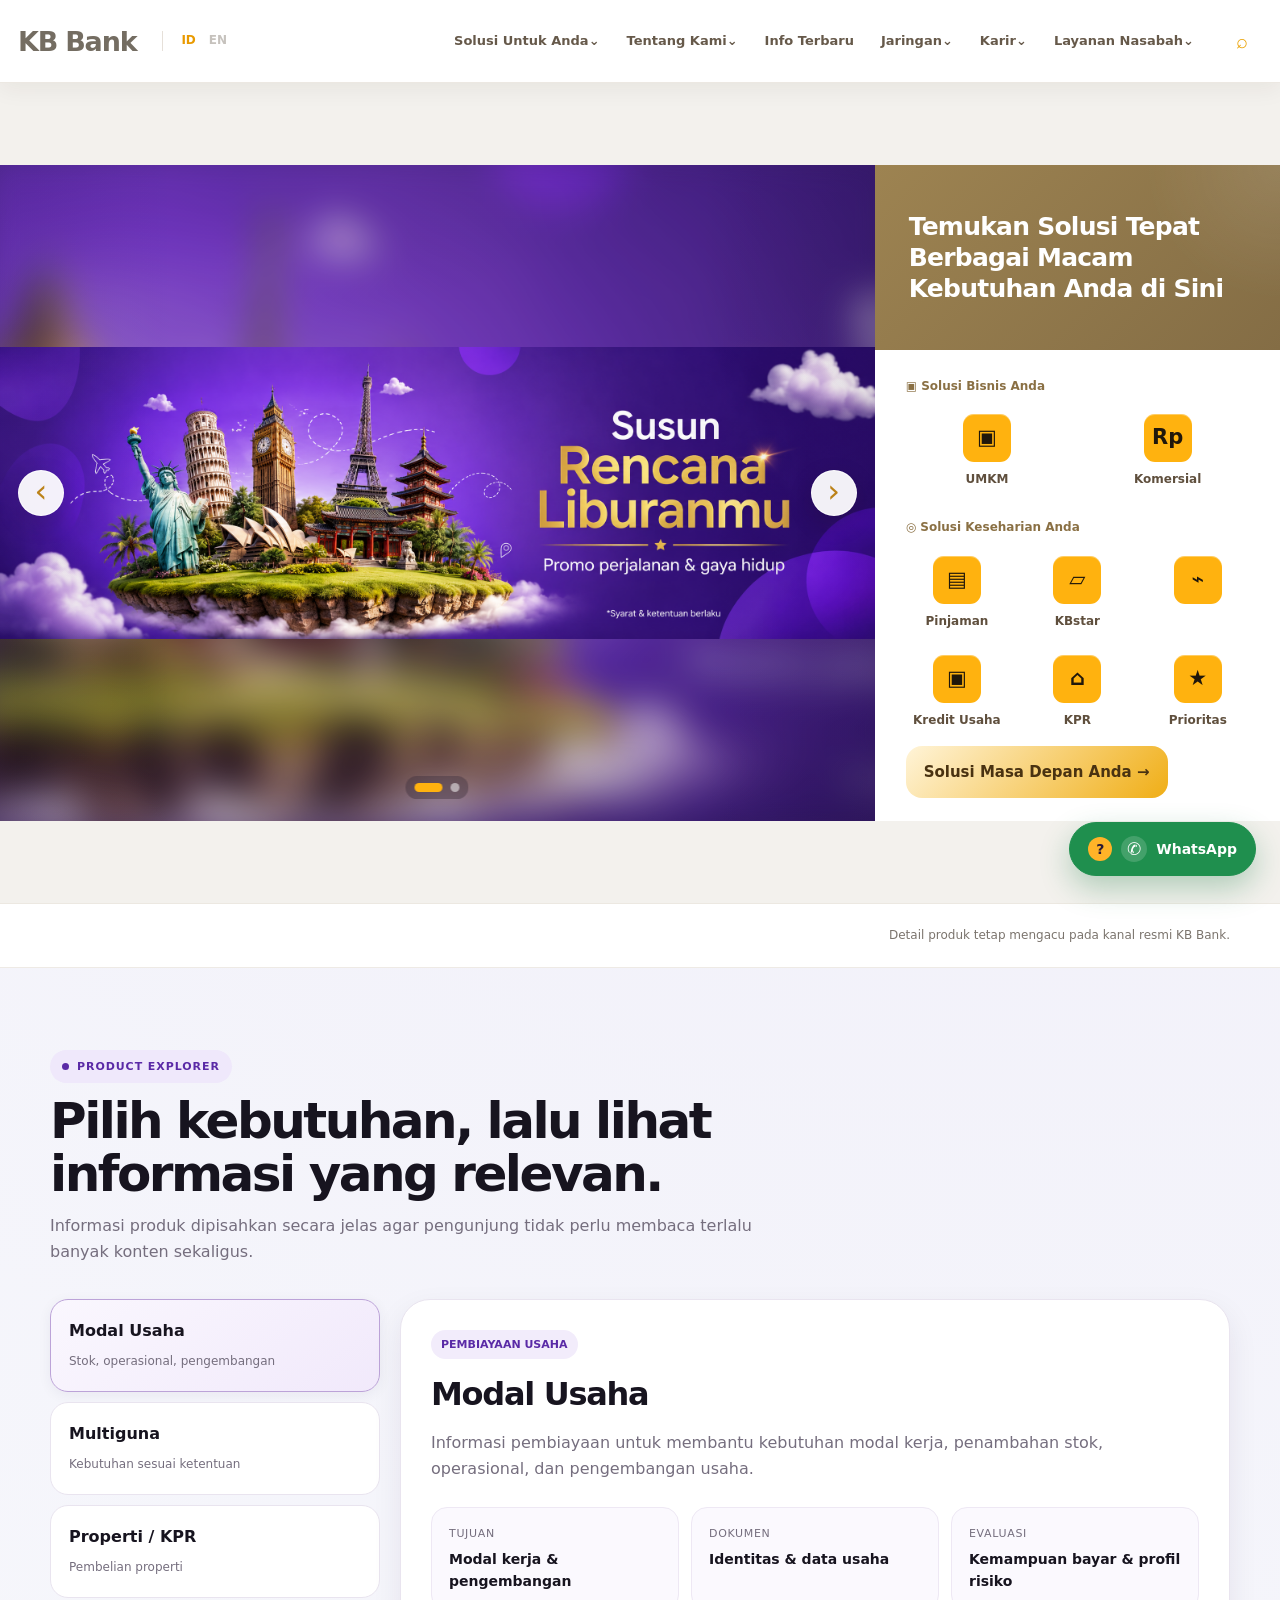
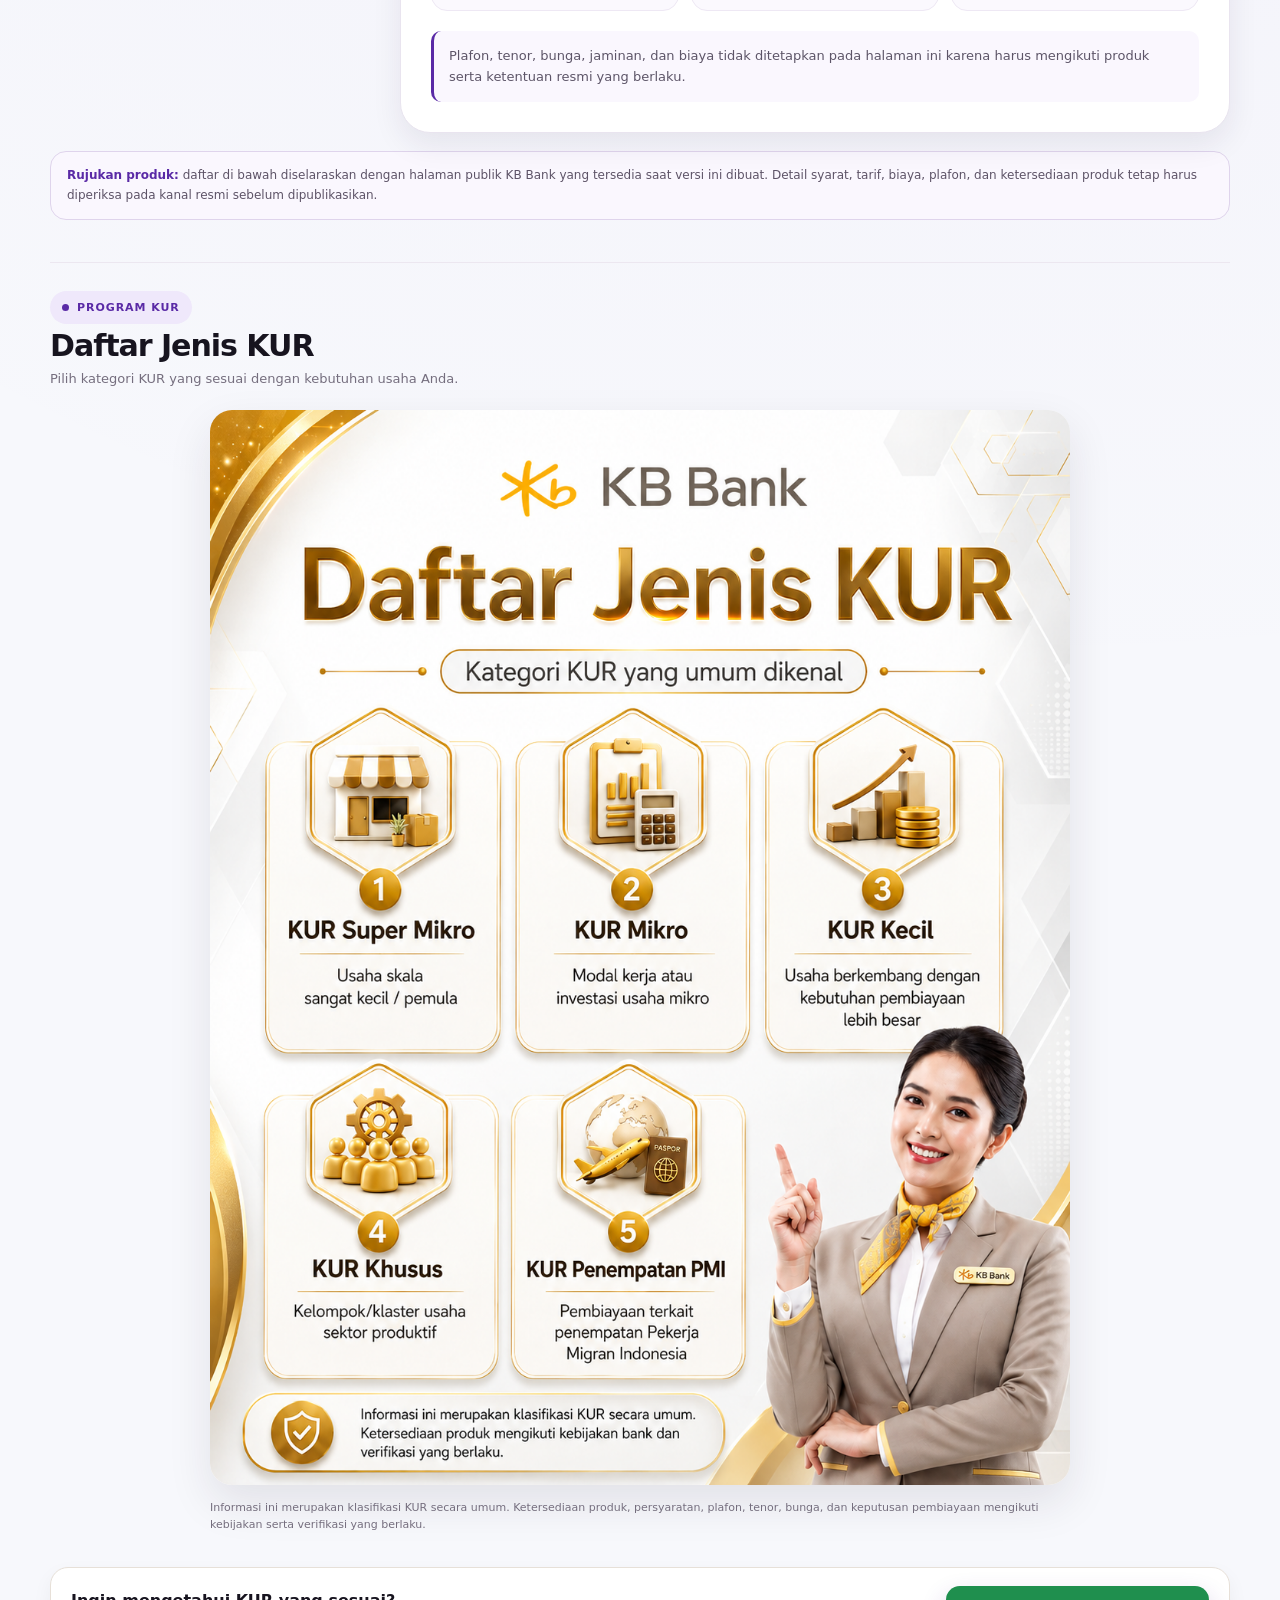
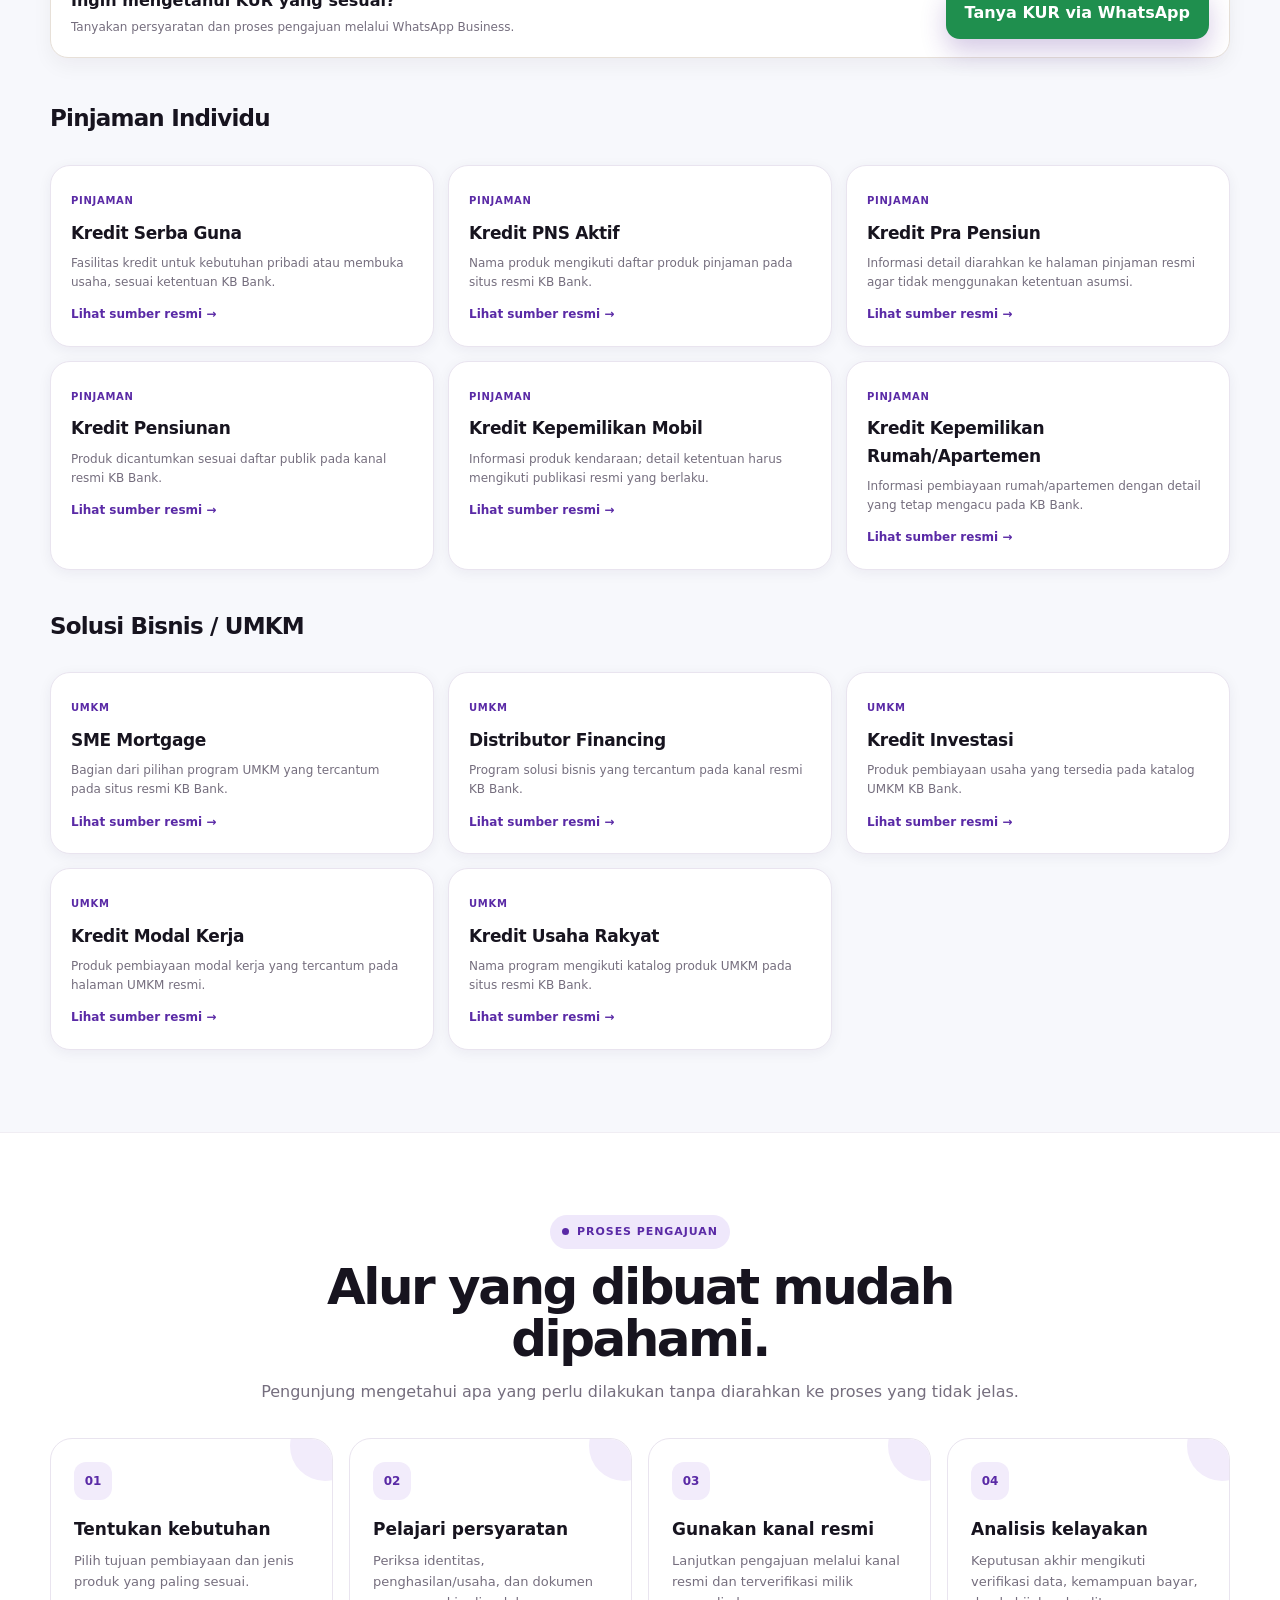
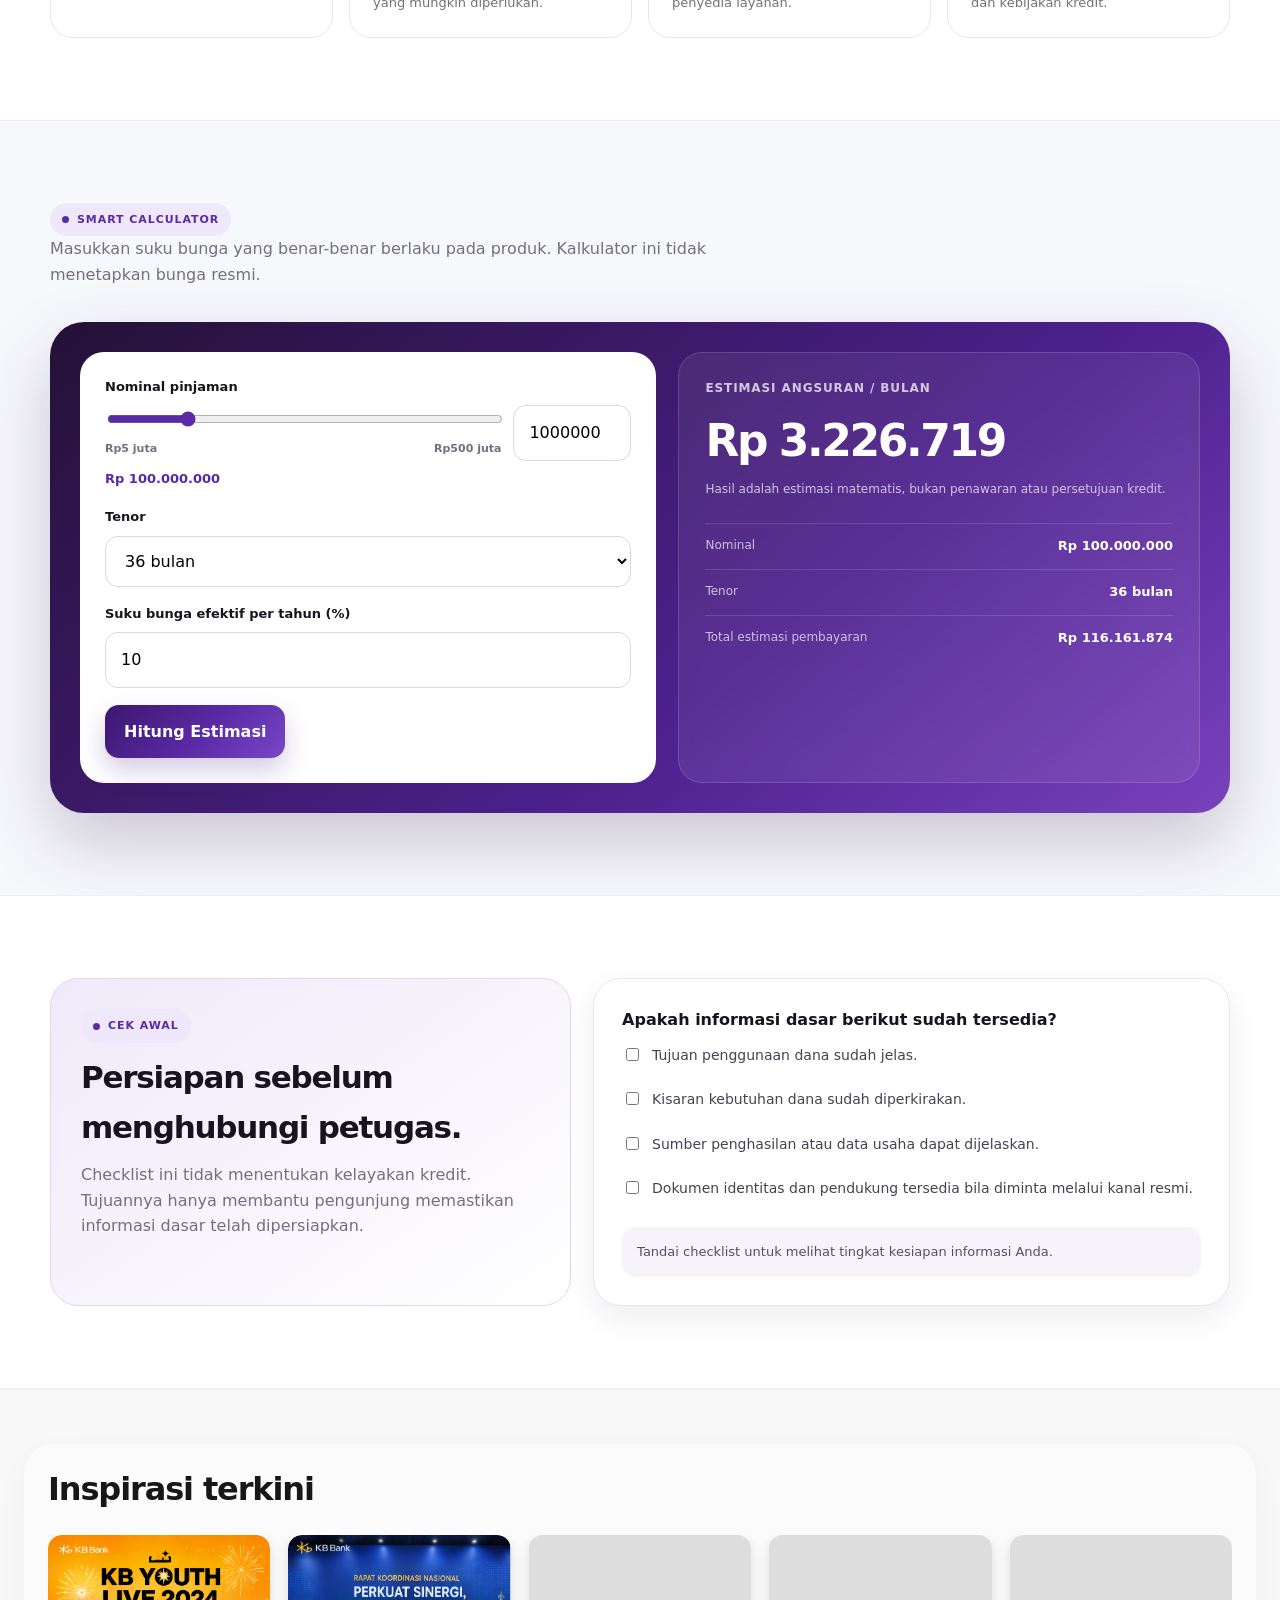
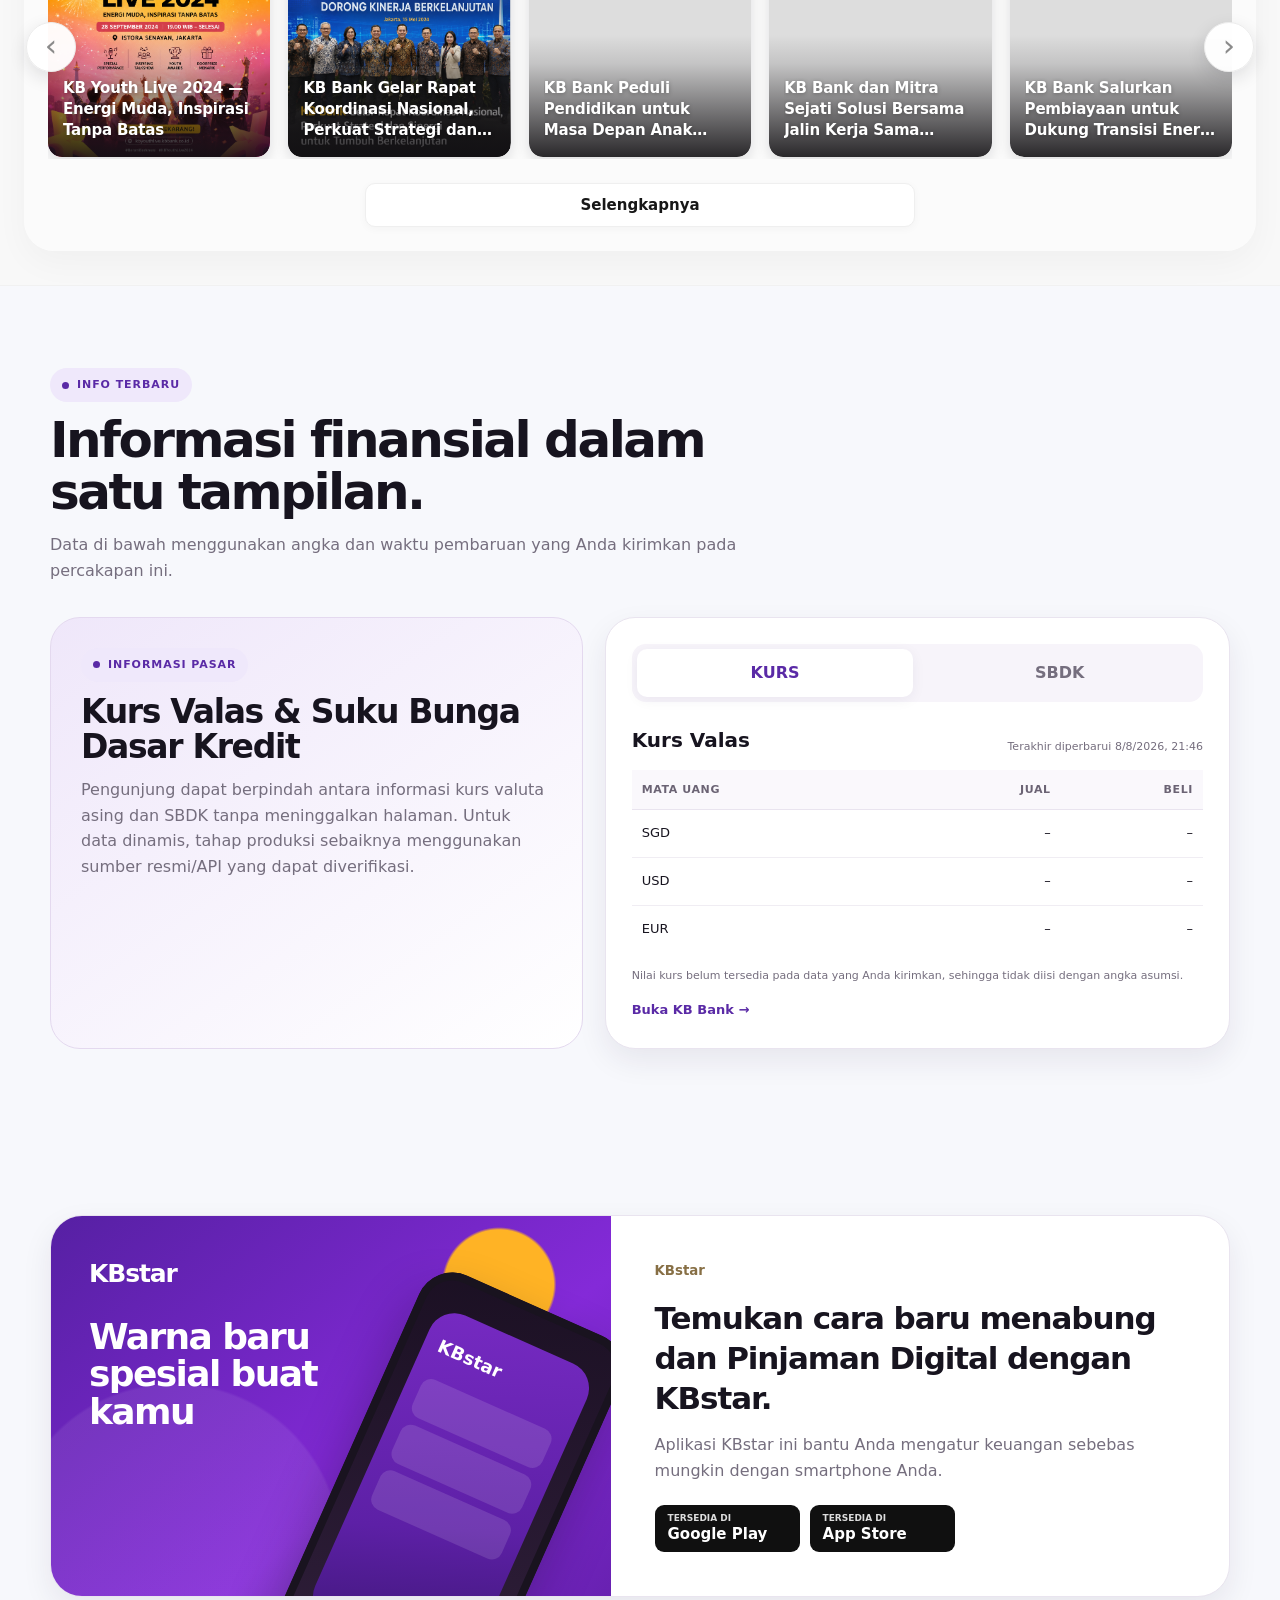
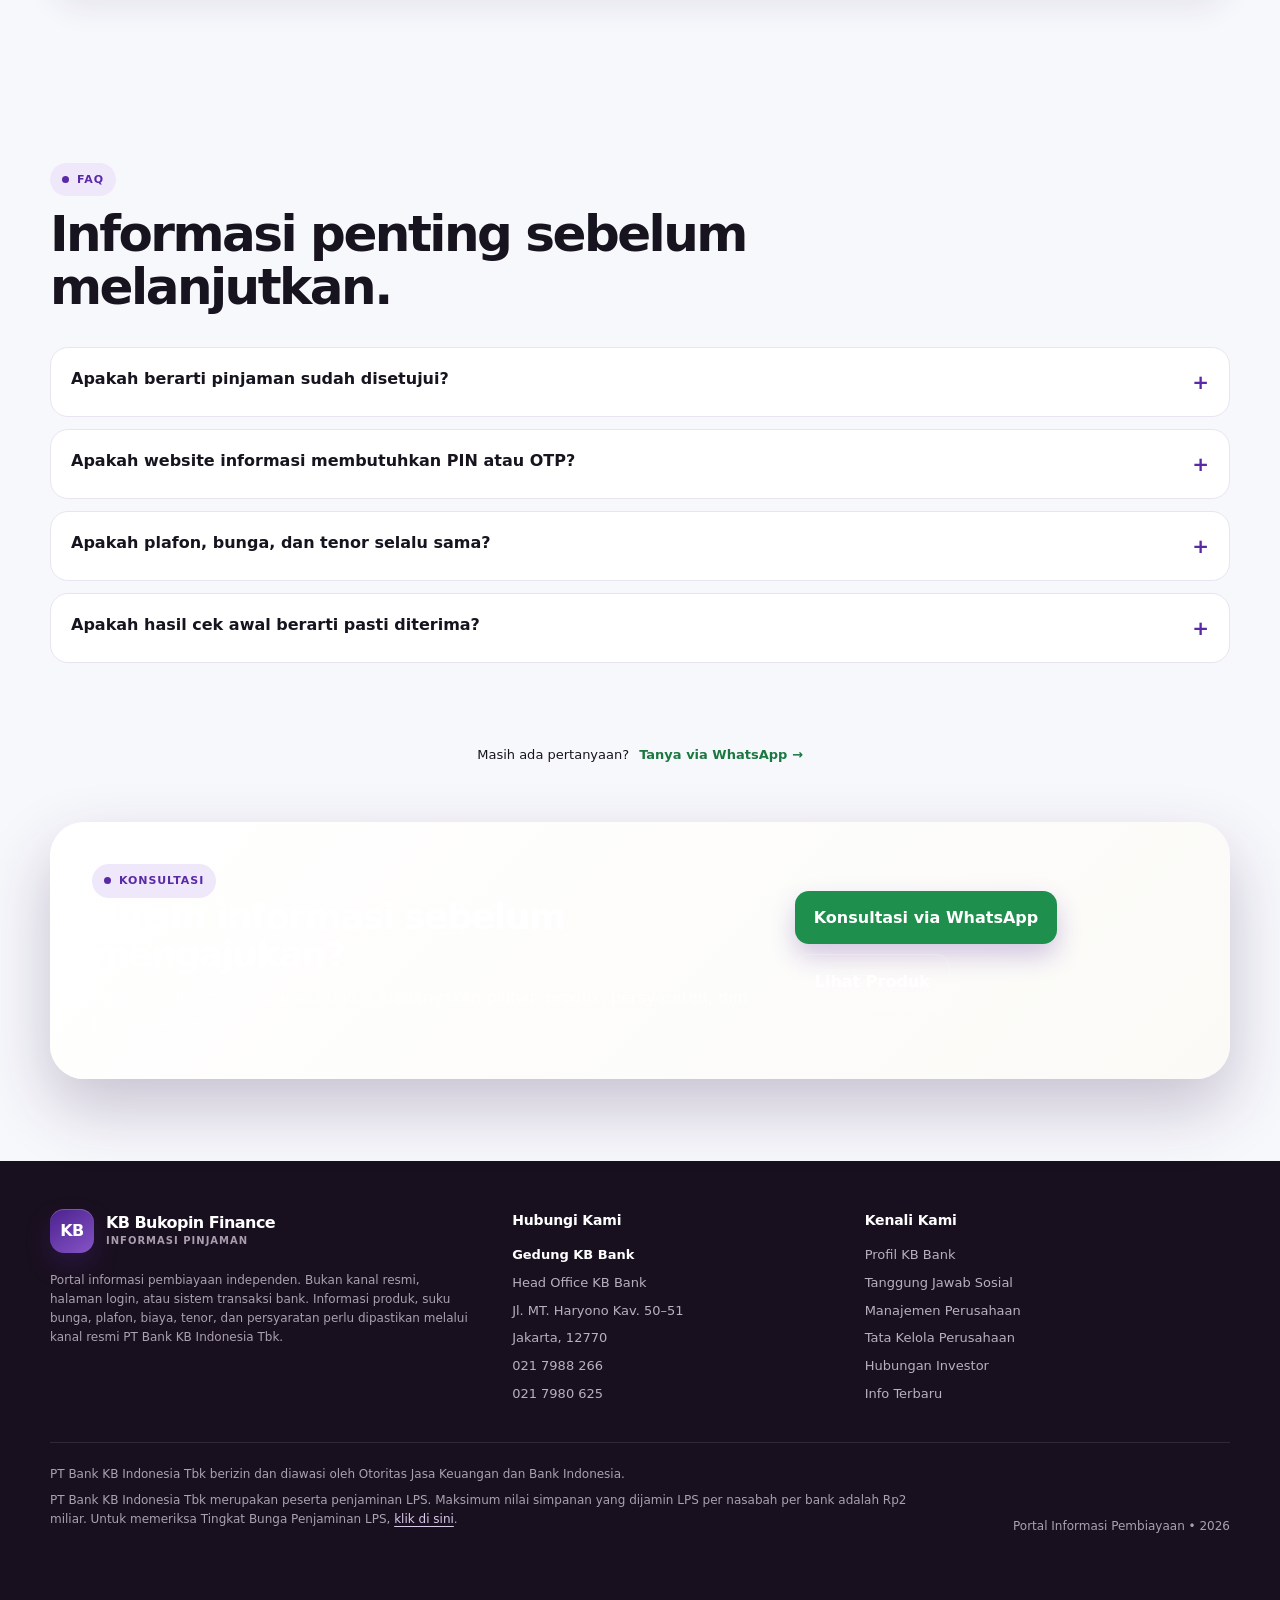
==== commit 5a908ff4: "Add files via upload" ====
--- a/index.html
+++ b/index.html
@@ -46,7 +46,7 @@
  <a href="#cek-awal">Cek Awal</a>
  <a href="#info-terbaru">Info Terbaru</a>
  <a href="#faq">Layanan Nasabah</a>
- <a href="#kontak" data-whatsapp data-whatsapp-context="layanan pinjaman">WhatsApp</a>
+ <a rel="noopener noreferrer" target="_blank" href="https://wa.me/66951912550?text=Halo%2C%20saya%20sudah%20membaca%20informasi%20mengenai%20layanan%20pinjaman%20di%20website%20dan%20ingin%20mendapatkan%20informasi%20lebih%20lanjut%20mengenai%20persyaratan%20dan%20proses%20pengajuan." data-whatsapp data-whatsapp-context="layanan pinjaman">WhatsApp</a>
  </nav>
  </div>
  </div>
@@ -226,7 +226,7 @@
  </div>
  <a
  class="btn btn-primary"
- href="#kontak"
+ href="https://wa.me/66951912550?text=Halo%2C%20saya%20sudah%20membaca%20informasi%20mengenai%20program%20KUR%20di%20website%20dan%20ingin%20mendapatkan%20informasi%20lebih%20lanjut%20mengenai%20persyaratan%20dan%20proses%20pengajuan."
  data-whatsapp
  data-whatsapp-context="program KUR"
  >Tanya KUR via WhatsApp</a>
@@ -580,7 +580,7 @@
  <div class="container">
  <div class="faq-whatsapp-cta__inner reveal">
  <span>Masih ada pertanyaan?</span>
- <a href="#kontak" data-whatsapp data-whatsapp-context="informasi pinjaman">
+ <a rel="noopener noreferrer" target="_blank" href="https://wa.me/66951912550?text=Halo%2C%20saya%20sudah%20membaca%20informasi%20pinjaman%20di%20website%20dan%20ingin%20mendapatkan%20informasi%20lebih%20lanjut." data-whatsapp data-whatsapp-context="informasi pinjaman">
  Tanya via WhatsApp →
  </a>
  </div>
@@ -601,7 +601,7 @@
  <div class="cta-actions">
  <a
  class="btn btn-primary whatsapp-primary-cta"
- href="#kontak"
+ href="https://wa.me/66951912550?text=Halo%2C%20saya%20sudah%20membaca%20informasi%20mengenai%20layanan%20pinjaman%20di%20website%20dan%20ingin%20mendapatkan%20informasi%20lebih%20lanjut%20mengenai%20persyaratan%20dan%20proses%20pengajuan."
  data-whatsapp
  data-whatsapp-context="layanan pinjaman"
  >Konsultasi via WhatsApp</a>
@@ -667,12 +667,24 @@
  </footer>
 
 
- <a class="floating-contact floating-contact--whatsapp" href="#kontak" data-whatsapp data-whatsapp-context="layanan pinjaman" aria-label="Konsultasi via WhatsApp">WhatsApp</a>
+ <a
+      class="floating-contact floating-contact--whatsapp whatsapp-always-visible"
+      href="https://wa.me/66951912550?text=Halo%2C%20saya%20sudah%20membaca%20informasi%20mengenai%20layanan%20pinjaman%20di%20website%20dan%20ingin%20mendapatkan%20informasi%20lebih%20lanjut%20mengenai%20persyaratan%20dan%20proses%20pengajuan."
+      target="_blank"
+      rel="noopener noreferrer"
+      data-whatsapp
+      data-whatsapp-context="layanan pinjaman"
+      aria-label="Chat langsung melalui WhatsApp"
+      title="Chat langsung via WhatsApp"
+    >
+      <span class="whatsapp-always-visible__icon" aria-hidden="true">✆</span>
+      <span class="whatsapp-always-visible__label">WhatsApp</span>
+    </a>
 
  <nav class="mobile-bar" aria-label="Navigasi cepat">
  <a href="#produk">Produk</a>
  
- <a class="primary" href="#kontak" data-whatsapp data-whatsapp-context="layanan pinjaman">WhatsApp</a>
+ <a rel="noopener noreferrer" target="_blank" class="primary" href="https://wa.me/66951912550?text=Halo%2C%20saya%20sudah%20membaca%20informasi%20mengenai%20layanan%20pinjaman%20di%20website%20dan%20ingin%20mendapatkan%20informasi%20lebih%20lanjut%20mengenai%20persyaratan%20dan%20proses%20pengajuan." data-whatsapp data-whatsapp-context="layanan pinjaman">WhatsApp</a>
  </nav>
 
  <script type="module" src="./assets/js/app.js"></script>
--- a/assets/css/app.css
+++ b/assets/css/app.css
@@ -1348,3 +1348,1257 @@
     color:#fff;
   }
 }
+
+
+/* ===== WhatsApp click priority — V5.7 ===== */
+.floating-contact--whatsapp{
+  z-index:120;
+  min-width:118px;
+  min-height:48px;
+  display:inline-flex;
+  align-items:center;
+  justify-content:center;
+  font-weight:800;
+  box-shadow:0 10px 28px rgba(20,110,60,.24);
+}
+.floating-contact--whatsapp:active{
+  transform:translateY(1px);
+}
+[data-whatsapp]{
+  touch-action:manipulation;
+}
+@media(max-width:640px){
+  .mobile-bar [data-whatsapp]{
+    min-height:48px;
+    font-weight:800;
+  }
+}
+
+
+/* ===== WhatsApp always-visible CTA — V5.8 ===== */
+.whatsapp-always-visible{
+  position:fixed !important;
+  right:24px !important;
+  bottom:24px !important;
+  z-index:9999 !important;
+  min-width:148px;
+  min-height:54px;
+  padding:0 18px;
+  display:inline-flex !important;
+  align-items:center;
+  justify-content:center;
+  gap:9px;
+  border-radius:999px !important;
+  background:#1f8f4e !important;
+  border:1px solid #1f8f4e !important;
+  color:#fff !important;
+  text-decoration:none !important;
+  font-size:14px;
+  font-weight:800;
+  line-height:1;
+  box-shadow:0 12px 30px rgba(24,122,65,.30);
+  opacity:1 !important;
+  visibility:visible !important;
+  pointer-events:auto !important;
+  transform:none;
+  cursor:pointer;
+  -webkit-tap-highlight-color:transparent;
+}
+.whatsapp-always-visible:hover{
+  background:#187a41 !important;
+  border-color:#187a41 !important;
+  transform:translateY(-2px);
+}
+.whatsapp-always-visible:active{
+  transform:translateY(0);
+}
+.whatsapp-always-visible:focus-visible{
+  outline:3px solid rgba(31,143,78,.28);
+  outline-offset:4px;
+}
+.whatsapp-always-visible__icon{
+  width:26px;
+  height:26px;
+  display:inline-grid;
+  place-items:center;
+  border-radius:50%;
+  background:rgba(255,255,255,.16);
+  font-size:17px;
+  font-weight:900;
+}
+.whatsapp-always-visible__label{
+  display:inline-block;
+  white-space:nowrap;
+}
+
+@media(max-width:640px){
+  .whatsapp-always-visible{
+    right:14px !important;
+    bottom:82px !important;
+    min-width:54px;
+    width:54px;
+    height:54px;
+    padding:0;
+    border-radius:50% !important;
+  }
+  .whatsapp-always-visible__label{
+    position:absolute;
+    width:1px;
+    height:1px;
+    padding:0;
+    margin:-1px;
+    overflow:hidden;
+    clip:rect(0,0,0,0);
+    white-space:nowrap;
+    border:0;
+  }
+  .whatsapp-always-visible__icon{
+    width:28px;
+    height:28px;
+    background:transparent;
+    font-size:20px;
+  }
+}
+
+
+/* ==========================================================
+   Mobile Refinement V6.0
+   One consolidated responsive layer targeting actual markup.
+   Desktop rules above remain untouched.
+   ========================================================== */
+
+@media (max-width: 768px) {
+  :root{
+    --mobile-gutter:16px;
+    --mobile-radius:18px;
+    --mobile-sticky-space:82px;
+  }
+
+  html{
+    scroll-padding-top:72px;
+    scroll-padding-bottom:calc(var(--mobile-sticky-space) + env(safe-area-inset-bottom));
+    -webkit-text-size-adjust:100%;
+    text-size-adjust:100%;
+  }
+
+  body{
+    overflow-x:hidden;
+    overscroll-behavior-y:none;
+  }
+
+  body.menu-open{
+    overflow:hidden;
+    touch-action:none;
+  }
+
+  .container{
+    width:calc(100% - (var(--mobile-gutter) * 2));
+    max-width:none;
+  }
+
+  img,
+  svg,
+  video{
+    max-width:100%;
+  }
+
+  /* ---------- Header ---------- */
+  .corp-header{
+    position:sticky;
+    top:0;
+    z-index:90;
+  }
+
+  .corp-nav{
+    width:100%;
+    min-height:66px;
+    padding-left:max(14px, env(safe-area-inset-left));
+    padding-right:max(14px, env(safe-area-inset-right));
+    gap:10px;
+  }
+
+  .corp-brand{
+    min-width:0;
+    gap:8px;
+  }
+
+  .corp-brand-name{
+    font-size:20px;
+    white-space:nowrap;
+  }
+
+  .corp-lang,
+  .corp-links,
+  .corp-search{
+    display:none !important;
+  }
+
+  .corp-menu-btn{
+    display:grid;
+    place-items:center;
+    width:44px;
+    min-width:44px;
+    height:44px;
+    min-height:44px;
+    margin-left:auto;
+    border-radius:13px;
+    touch-action:manipulation;
+  }
+
+  /* ---------- Mobile drawer / 100dvh / safe-area ---------- */
+  .mobile-panel{
+    inset:0;
+    width:100%;
+    height:100dvh;
+    min-height:100dvh;
+    overscroll-behavior:contain;
+  }
+
+  .mobile-sheet{
+    top:0;
+    right:0;
+    bottom:auto;
+    width:min(88vw, 350px);
+    height:100dvh;
+    max-height:100dvh;
+    padding:
+      max(18px, env(safe-area-inset-top))
+      max(16px, env(safe-area-inset-right))
+      calc(22px + env(safe-area-inset-bottom))
+      18px;
+    overflow-y:auto;
+    overscroll-behavior:contain;
+  }
+
+  .mobile-sheet-head{
+    min-height:44px;
+    margin-bottom:14px;
+  }
+
+  .close-btn{
+    width:44px;
+    min-width:44px;
+    height:44px;
+    min-height:44px;
+    touch-action:manipulation;
+  }
+
+  .mobile-sheet nav{
+    gap:4px;
+  }
+
+  .mobile-sheet nav a{
+    min-height:48px;
+    display:flex;
+    align-items:center;
+    padding:11px 4px;
+    line-height:1.3;
+    touch-action:manipulation;
+  }
+
+  /* ---------- Hero: remove generic section padding ---------- */
+  .official-hero{
+    padding:0 !important;
+    min-height:0;
+    grid-template-columns:1fr;
+    overflow:hidden;
+  }
+
+  .hero-feature.hero-promo{
+    min-height:clamp(220px, 66vw, 300px);
+    padding:0 !important;
+  }
+
+  .hero-promo__image{
+    object-fit:contain;
+    object-position:center;
+  }
+
+  .hero-promo__control{
+    width:44px;
+    min-width:44px;
+    height:44px;
+    min-height:44px;
+    margin-top:-22px;
+    font-size:28px;
+    touch-action:manipulation;
+  }
+
+  .hero-promo__control--prev{left:10px}
+  .hero-promo__control--next{right:10px}
+
+  .hero-promo__pagination{
+    bottom:8px;
+    gap:0;
+    padding:2px 4px;
+  }
+
+  /* 44px touch targets while keeping small visual dots */
+  .hero-promo__dot{
+    position:relative;
+    width:44px !important;
+    min-width:44px;
+    height:44px !important;
+    min-height:44px;
+    border-radius:999px;
+    background:transparent !important;
+    padding:0;
+    touch-action:manipulation;
+  }
+
+  .hero-promo__dot::before{
+    content:"";
+    position:absolute;
+    left:50%;
+    top:50%;
+    width:9px;
+    height:9px;
+    border-radius:999px;
+    background:rgba(255,255,255,.62);
+    transform:translate(-50%,-50%);
+    transition:width .18s ease, background .18s ease;
+  }
+
+  .hero-promo__dot[aria-current="true"]::before{
+    width:28px;
+    background:#ffb20f;
+  }
+
+  .solution-panel{
+    min-height:0;
+  }
+
+  .solution-cover{
+    min-height:132px;
+    padding:24px 20px;
+  }
+
+  .solution-cover h2{
+    max-width:340px;
+    font-size:clamp(23px, 6.6vw, 27px);
+    line-height:1.18;
+  }
+
+  .solution-content{
+    padding:20px 18px 24px;
+  }
+
+  .solution-group{
+    margin-bottom:22px;
+  }
+
+  .solution-label{
+    margin-bottom:13px;
+    font-size:12px;
+  }
+
+  .solution-grid,
+  .solution-grid.two{
+    grid-template-columns:repeat(2,minmax(0,1fr));
+    gap:12px 10px;
+  }
+
+  .solution-item{
+    min-width:0;
+    min-height:76px;
+    padding:5px 4px;
+    display:flex;
+    flex-direction:column;
+    align-items:center;
+    justify-content:flex-start;
+    line-height:1.25;
+    touch-action:manipulation;
+  }
+
+  .solution-icon{
+    width:48px;
+    height:48px;
+    margin-bottom:7px;
+  }
+
+  .solution-more{
+    min-height:48px;
+    display:flex;
+    align-items:center;
+    justify-content:center;
+    padding:12px 14px;
+    line-height:1.3;
+  }
+
+  .portal-band{
+    padding:14px 0;
+  }
+
+  .portal-band-inner{
+    width:calc(100% - 32px);
+    display:block;
+  }
+
+  .portal-band span{
+    display:block;
+    line-height:1.45;
+  }
+
+  /* ---------- Top-level section rhythm ---------- */
+  main > section:not(.official-hero):not(.inspiration-section):not(.kbstar-section){
+    padding-top:46px;
+    padding-bottom:46px;
+  }
+
+  .section-head{
+    margin-bottom:22px;
+  }
+
+  .section-head h2{
+    margin:9px 0 10px;
+    font-size:clamp(28px, 8.2vw, 34px);
+    line-height:1.08;
+    letter-spacing:-.045em;
+  }
+
+  .section-head p{
+    font-size:14px;
+    line-height:1.55;
+  }
+
+  .eyebrow{
+    padding:7px 10px;
+    font-size:10px;
+  }
+
+  /* ---------- Product explorer ---------- */
+  .product-shell{
+    grid-template-columns:1fr;
+    gap:14px;
+  }
+
+  .product-tabs{
+    grid-template-columns:1fr;
+    gap:9px;
+  }
+
+  .product-tab{
+    min-height:66px;
+    padding:14px 15px;
+    border-radius:15px;
+    touch-action:manipulation;
+  }
+
+  .product-tab strong{
+    font-size:14px;
+    line-height:1.3;
+  }
+
+  .product-tab span{
+    font-size:11.5px;
+    line-height:1.35;
+  }
+
+  .product-detail{
+    min-height:0;
+    padding:20px 18px;
+    border-radius:22px;
+  }
+
+  .product-detail-top{
+    display:block;
+  }
+
+  .product-badge{
+    display:inline-flex;
+    font-size:10px;
+    padding:7px 9px;
+  }
+
+  .product-detail h3{
+    margin:12px 0 8px;
+    font-size:27px;
+    line-height:1.12;
+  }
+
+  .product-detail p{
+    font-size:13.5px;
+    line-height:1.55;
+  }
+
+  .feature-grid{
+    grid-template-columns:1fr;
+    gap:9px;
+    margin-top:18px;
+  }
+
+  .feature{
+    padding:14px;
+    border-radius:14px;
+  }
+
+  .feature strong{
+    font-size:13px;
+    line-height:1.4;
+  }
+
+  .product-note,
+  .source-banner{
+    padding:13px 14px;
+    font-size:11.5px;
+    line-height:1.55;
+  }
+
+  .source-banner{
+    display:block;
+  }
+
+  .subsection-title{
+    margin:30px 0 13px;
+    font-size:22px;
+    line-height:1.2;
+  }
+
+  .official-products{
+    grid-template-columns:1fr;
+    gap:11px;
+    margin-top:18px;
+  }
+
+  .official-product{
+    padding:17px;
+    border-radius:17px;
+  }
+
+  .official-product h4{
+    font-size:17px;
+    line-height:1.3;
+  }
+
+  .official-product p{
+    font-size:12.5px;
+    line-height:1.5;
+  }
+
+  .official-product a{
+    min-height:44px;
+    margin-top:7px;
+    display:inline-flex;
+    align-items:center;
+    font-size:12px;
+    touch-action:manipulation;
+  }
+
+  /* ---------- KUR ---------- */
+  .kur-overview{
+    margin-top:28px;
+    margin-bottom:28px;
+    padding-top:20px;
+    padding-bottom:0;
+  }
+
+  .kur-overview__head{
+    margin-bottom:13px;
+  }
+
+  .kur-overview__head h3{
+    margin-top:6px;
+    font-size:27px;
+    line-height:1.14;
+  }
+
+  .kur-overview__head p{
+    font-size:12.5px;
+    line-height:1.5;
+  }
+
+  .kur-overview__media-button{
+    width:100%;
+    border-radius:15px;
+    box-shadow:0 9px 24px rgba(39,25,48,.08);
+    touch-action:manipulation;
+  }
+
+  .kur-overview__notice{
+    margin-top:10px;
+    font-size:10.5px;
+    line-height:1.5;
+  }
+
+  .kur-overview-lightbox{
+    padding:max(12px, env(safe-area-inset-top))
+            max(12px, env(safe-area-inset-right))
+            max(12px, env(safe-area-inset-bottom))
+            max(12px, env(safe-area-inset-left));
+  }
+
+  .kur-overview-lightbox__dialog{
+    max-height:calc(100dvh - 24px);
+  }
+
+  .kur-overview-lightbox__close{
+    top:4px;
+    right:4px;
+    width:44px;
+    height:44px;
+  }
+
+  .product-whatsapp-cta{
+    margin:0 0 30px;
+    padding:16px;
+    display:block;
+    border-radius:16px;
+  }
+
+  .product-whatsapp-cta strong{
+    font-size:16px;
+    line-height:1.35;
+  }
+
+  .product-whatsapp-cta span{
+    margin-top:4px;
+    font-size:12px;
+    line-height:1.5;
+  }
+
+  .product-whatsapp-cta .btn{
+    width:100%;
+    min-height:48px;
+    margin-top:14px;
+  }
+
+  /* ---------- Process ---------- */
+  .process{
+    grid-template-columns:1fr;
+    gap:11px;
+  }
+
+  .step{
+    padding:17px;
+    border-radius:17px;
+  }
+
+  .step-num{
+    width:36px;
+    height:36px;
+    margin-bottom:12px;
+  }
+
+  .step h4{
+    margin-bottom:6px;
+    font-size:17px;
+  }
+
+  .step p{
+    font-size:13px;
+    line-height:1.5;
+  }
+
+  /* ---------- Calculator ---------- */
+  .calculator-shell{
+    padding:12px;
+    border-radius:22px;
+  }
+
+  .calc-grid{
+    grid-template-columns:1fr;
+    gap:12px;
+  }
+
+  .calc-form,
+  .calc-result{
+    padding:18px;
+    border-radius:18px;
+  }
+
+  .field{
+    margin-bottom:16px;
+  }
+
+  .field label{
+    margin-bottom:7px;
+    font-size:13px;
+    line-height:1.35;
+  }
+
+  .field input,
+  .field select{
+    min-height:48px;
+    padding:12px 13px;
+    border-radius:12px;
+    font-size:16px; /* avoids iOS zoom */
+  }
+
+  .range-row{
+    grid-template-columns:1fr;
+    gap:10px;
+  }
+
+  input[type="range"]{
+    min-height:44px;
+  }
+
+  .amount-display{
+    margin-top:7px;
+  }
+
+  .calc-form .btn{
+    width:100%;
+    min-height:48px;
+  }
+
+  .result-number{
+    margin:8px 0 5px;
+    font-size:clamp(34px, 10.5vw, 42px);
+    line-height:1.05;
+    overflow-wrap:anywhere;
+  }
+
+  .result-note{
+    line-height:1.5;
+  }
+
+  .result-list{
+    margin-top:18px;
+    gap:8px;
+  }
+
+  .result-line{
+    gap:10px;
+    padding-top:10px;
+  }
+
+  .result-line strong{
+    min-width:0;
+    overflow-wrap:anywhere;
+  }
+
+  /* ---------- Eligibility ---------- */
+  .eligibility{
+    grid-template-columns:1fr;
+    gap:12px;
+  }
+
+  .eligibility-copy,
+  .eligibility-box{
+    padding:18px;
+    border-radius:19px;
+  }
+
+  .eligibility-copy h3{
+    margin:8px 0;
+    font-size:27px;
+    line-height:1.15;
+  }
+
+  .eligibility-copy p,
+  .check-row label{
+    font-size:13px;
+    line-height:1.5;
+  }
+
+  .check-row{
+    min-height:48px;
+    padding:9px 0;
+    gap:11px;
+  }
+
+  .check-row input{
+    width:20px;
+    height:20px;
+    flex:0 0 20px;
+    margin-top:2px;
+  }
+
+  .eligibility-result{
+    font-size:12px;
+    line-height:1.5;
+  }
+
+  /* ---------- Inspiration carousel ---------- */
+  .inspiration-section{
+    padding:38px 0 30px;
+  }
+
+  .inspiration-shell{
+    width:calc(100% - 24px);
+    padding:0 10px 16px;
+    border-radius:20px;
+  }
+
+  .inspiration-head{
+    padding:20px 4px 0;
+  }
+
+  .inspiration-title{
+    margin-bottom:16px;
+    font-size:29px;
+    line-height:1.1;
+  }
+
+  .inspiration-track{
+    grid-auto-columns:min(84vw, 340px);
+    gap:12px;
+    padding-right:12px;
+    scroll-padding-inline:0 12px;
+  }
+
+  .inspiration-card{
+    aspect-ratio:1/1;
+    border-radius:14px;
+  }
+
+  .inspiration-card__content{
+    left:14px;
+    right:14px;
+    bottom:14px;
+  }
+
+  .inspiration-card__title{
+    font-size:15px;
+    line-height:1.35;
+  }
+
+  .inspiration-arrow{
+    display:none !important;
+  }
+
+  .inspiration-more{
+    margin-top:16px;
+  }
+
+  .inspiration-more__link{
+    width:100%;
+    min-height:48px;
+    touch-action:manipulation;
+  }
+
+  /* ---------- Information / tables ---------- */
+  .market-grid{
+    grid-template-columns:1fr;
+    gap:13px;
+  }
+
+  .market-intro,
+  .market-panel{
+    padding:18px;
+    border-radius:19px;
+    min-width:0;
+  }
+
+  .market-intro h3{
+    margin:9px 0;
+    font-size:27px;
+    line-height:1.12;
+  }
+
+  .market-intro p{
+    font-size:13px;
+    line-height:1.55;
+  }
+
+  .market-tabs{
+    gap:6px;
+    margin-bottom:17px;
+    padding:4px;
+  }
+
+  .market-tab{
+    min-height:44px;
+    padding:9px 10px;
+    touch-action:manipulation;
+  }
+
+  .market-title-row{
+    display:block;
+    margin-bottom:11px;
+  }
+
+  .market-title-row h4{
+    font-size:18px;
+    line-height:1.3;
+  }
+
+  .market-title-row span{
+    display:block;
+    margin-top:4px;
+    font-size:10.5px;
+  }
+
+  .data-table{
+    width:100%;
+    table-layout:fixed;
+    font-size:12px;
+  }
+
+  .data-table th,
+  .data-table td{
+    padding:10px 7px;
+    overflow-wrap:anywhere;
+  }
+
+  .data-table th:first-child,
+  .data-table td:first-child{
+    width:44%;
+    text-align:left;
+  }
+
+  .data-table td:not(:first-child),
+  .data-table th:not(:first-child){
+    white-space:nowrap;
+  }
+
+  .market-note{
+    font-size:10.5px;
+    line-height:1.5;
+  }
+
+  .market-link{
+    min-height:44px;
+    align-items:center;
+    margin-top:8px;
+    touch-action:manipulation;
+  }
+
+  /* ---------- KBstar ---------- */
+  .kbstar-section{
+    padding:42px 0;
+  }
+
+  .kbstar-shell{
+    grid-template-columns:1fr;
+    border-radius:19px;
+  }
+
+  .kbstar-visual{
+    min-height:270px;
+    padding:24px;
+  }
+
+  .kbstar-visual h3{
+    margin-top:18px;
+    max-width:150px;
+    font-size:29px;
+    line-height:1.05;
+  }
+
+  .kbstar-visual::after{
+    width:148px;
+    height:284px;
+    right:12px;
+    top:55px;
+  }
+
+  .phone-screen{
+    width:116px;
+    height:230px;
+    right:29px;
+    top:78px;
+    padding:18px 11px;
+    border-radius:22px;
+  }
+
+  .phone-screen b{
+    margin-bottom:12px;
+    font-size:14px;
+  }
+
+  .phone-row{
+    height:34px;
+    margin:6px 0;
+  }
+
+  .kbstar-copy{
+    padding:20px 18px 22px;
+  }
+
+  .kbstar-copy h3{
+    margin:12px 0 10px;
+    font-size:24px;
+    line-height:1.22;
+  }
+
+  .kbstar-copy p{
+    margin-bottom:17px;
+    font-size:13px;
+    line-height:1.55;
+  }
+
+  .store-row{
+    gap:8px;
+  }
+
+  .store-badge{
+    flex:1 1 135px;
+    min-width:0;
+    min-height:48px;
+    justify-content:center;
+    padding:9px 11px;
+  }
+
+  /* ---------- FAQ ---------- */
+  .faq{
+    gap:10px;
+  }
+
+  details{
+    padding:0;
+    border-radius:15px;
+    overflow:hidden;
+  }
+
+  summary{
+    min-height:52px;
+    padding:14px 15px;
+    align-items:center;
+    font-size:14px;
+    line-height:1.35;
+    touch-action:manipulation;
+  }
+
+  summary::after{
+    flex:0 0 auto;
+  }
+
+  details p{
+    margin:0;
+    padding:0 15px 15px;
+    font-size:13px;
+    line-height:1.55;
+  }
+
+  .faq-whatsapp-cta{
+    padding:0 0 20px;
+  }
+
+  .faq-whatsapp-cta__inner{
+    min-height:48px;
+    display:flex;
+    align-items:center;
+    justify-content:space-between;
+    gap:10px;
+    font-size:12px;
+  }
+
+  .faq-whatsapp-cta__inner a{
+    min-height:44px;
+    display:flex;
+    align-items:center;
+    text-align:right;
+    touch-action:manipulation;
+  }
+
+  /* ---------- Contact ---------- */
+  .whatsapp-conversion-section{
+    padding-top:24px !important;
+    padding-bottom:34px !important;
+  }
+
+  .whatsapp-conversion{
+    display:block;
+    padding:21px 18px;
+    border-radius:20px;
+  }
+
+  .whatsapp-conversion h2{
+    margin-top:8px;
+    font-size:27px;
+    line-height:1.15;
+  }
+
+  .whatsapp-conversion p{
+    font-size:13px;
+    line-height:1.55;
+  }
+
+  .whatsapp-conversion .cta-actions{
+    display:grid;
+    grid-template-columns:1fr;
+    gap:9px;
+    margin-top:16px;
+  }
+
+  .whatsapp-conversion .btn{
+    width:100%;
+    min-height:48px;
+  }
+
+  /* ---------- Footer ---------- */
+  footer{
+    padding:38px 0 calc(96px + env(safe-area-inset-bottom));
+  }
+
+  .footer-grid{
+    grid-template-columns:1fr;
+    gap:24px;
+  }
+
+  .footer-brand{
+    grid-column:auto;
+  }
+
+  .legal{
+    font-size:11.5px;
+    line-height:1.6;
+  }
+
+  .footer-column h4{
+    margin-bottom:10px;
+  }
+
+  .footer-column p{
+    font-size:12.5px;
+    line-height:1.45;
+  }
+
+  .footer-column a{
+    min-height:44px;
+    display:flex;
+    align-items:center;
+    margin:0;
+    font-size:12.5px;
+  }
+
+  .footer-divider{
+    margin:22px 0 18px;
+  }
+
+  .regulatory{
+    grid-template-columns:1fr;
+    gap:14px;
+    font-size:11px;
+    line-height:1.55;
+  }
+
+  /* ---------- Persistent mobile CTA ---------- */
+  .mobile-bar{
+    display:flex;
+    left:max(10px, env(safe-area-inset-left));
+    right:max(10px, env(safe-area-inset-right));
+    bottom:max(8px, env(safe-area-inset-bottom));
+    min-height:62px;
+    padding:7px;
+    gap:7px;
+    border-radius:17px;
+    background:rgba(255,255,255,.96);
+    border:1px solid rgba(56,43,65,.08);
+    backdrop-filter:blur(14px);
+    box-shadow:0 14px 34px rgba(27,16,35,.18);
+  }
+
+  .mobile-bar a{
+    min-height:48px;
+    display:flex;
+    align-items:center;
+    justify-content:center;
+    padding:10px 12px;
+    border-radius:12px;
+    font-size:12px;
+    touch-action:manipulation;
+  }
+
+  .mobile-bar a:not(.primary){
+    background:#f5f1ec;
+    border:1px solid #e7ded4;
+    color:#574a3b;
+  }
+
+  .mobile-bar a.primary{
+    background:#1f8f4e !important;
+    color:#fff !important;
+  }
+
+  /* Avoid duplicate mobile CTA covering content: sticky bar remains visible */
+  .whatsapp-always-visible{
+    display:none !important;
+  }
+
+  /* ---------- Keyboard/focus ---------- */
+  a:focus-visible,
+  button:focus-visible,
+  input:focus-visible,
+  select:focus-visible,
+  summary:focus-visible{
+    outline:3px solid rgba(90,42,166,.32);
+    outline-offset:3px;
+  }
+
+  button,
+  a,
+  input,
+  select,
+  summary{
+    -webkit-tap-highlight-color:transparent;
+  }
+}
+
+@media (max-width: 360px) {
+  :root{
+    --mobile-gutter:14px;
+  }
+
+  .corp-nav{
+    padding-left:max(12px, env(safe-area-inset-left));
+    padding-right:max(12px, env(safe-area-inset-right));
+  }
+
+  .corp-brand-name{
+    font-size:19px;
+  }
+
+  .hero-feature.hero-promo{
+    min-height:220px;
+  }
+
+  .solution-cover{
+    padding:22px 17px;
+  }
+
+  .solution-content{
+    padding:18px 15px 22px;
+  }
+
+  .section-head h2{
+    font-size:28px;
+  }
+
+  .product-detail,
+  .calc-form,
+  .calc-result,
+  .eligibility-copy,
+  .eligibility-box,
+  .market-intro,
+  .market-panel{
+    padding-left:16px;
+    padding-right:16px;
+  }
+
+  .inspiration-track{
+    grid-auto-columns:84vw;
+  }
+
+  .kbstar-visual{
+    min-height:258px;
+    padding:21px;
+  }
+
+  .kbstar-visual h3{
+    max-width:140px;
+    font-size:27px;
+  }
+
+  .kbstar-visual::after{
+    width:138px;
+    height:270px;
+    right:6px;
+  }
+
+  .phone-screen{
+    width:108px;
+    height:218px;
+    right:23px;
+  }
+}
+
+@media (prefers-reduced-motion: reduce) {
+  .hero-promo__track,
+  .hero-promo__control,
+  .hero-promo__dot::before{
+    transition:none !important;
+  }
+}
